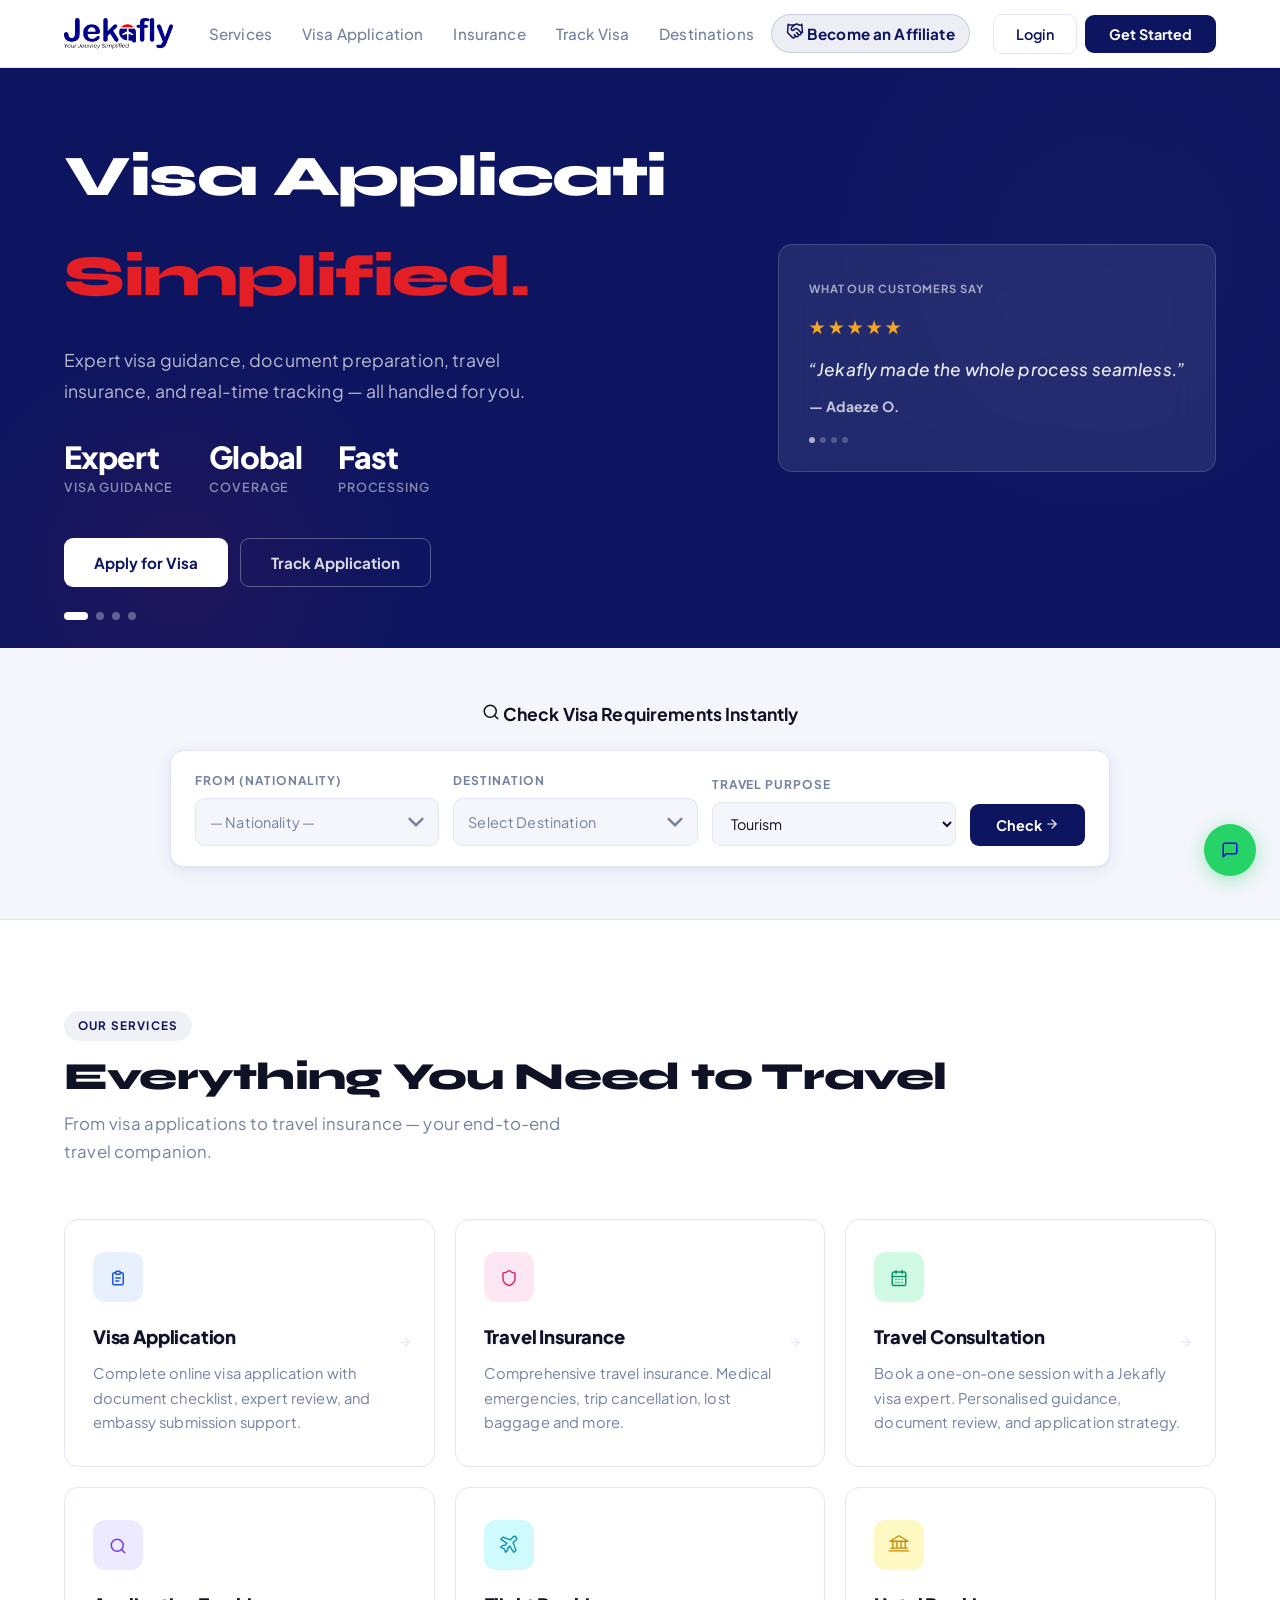
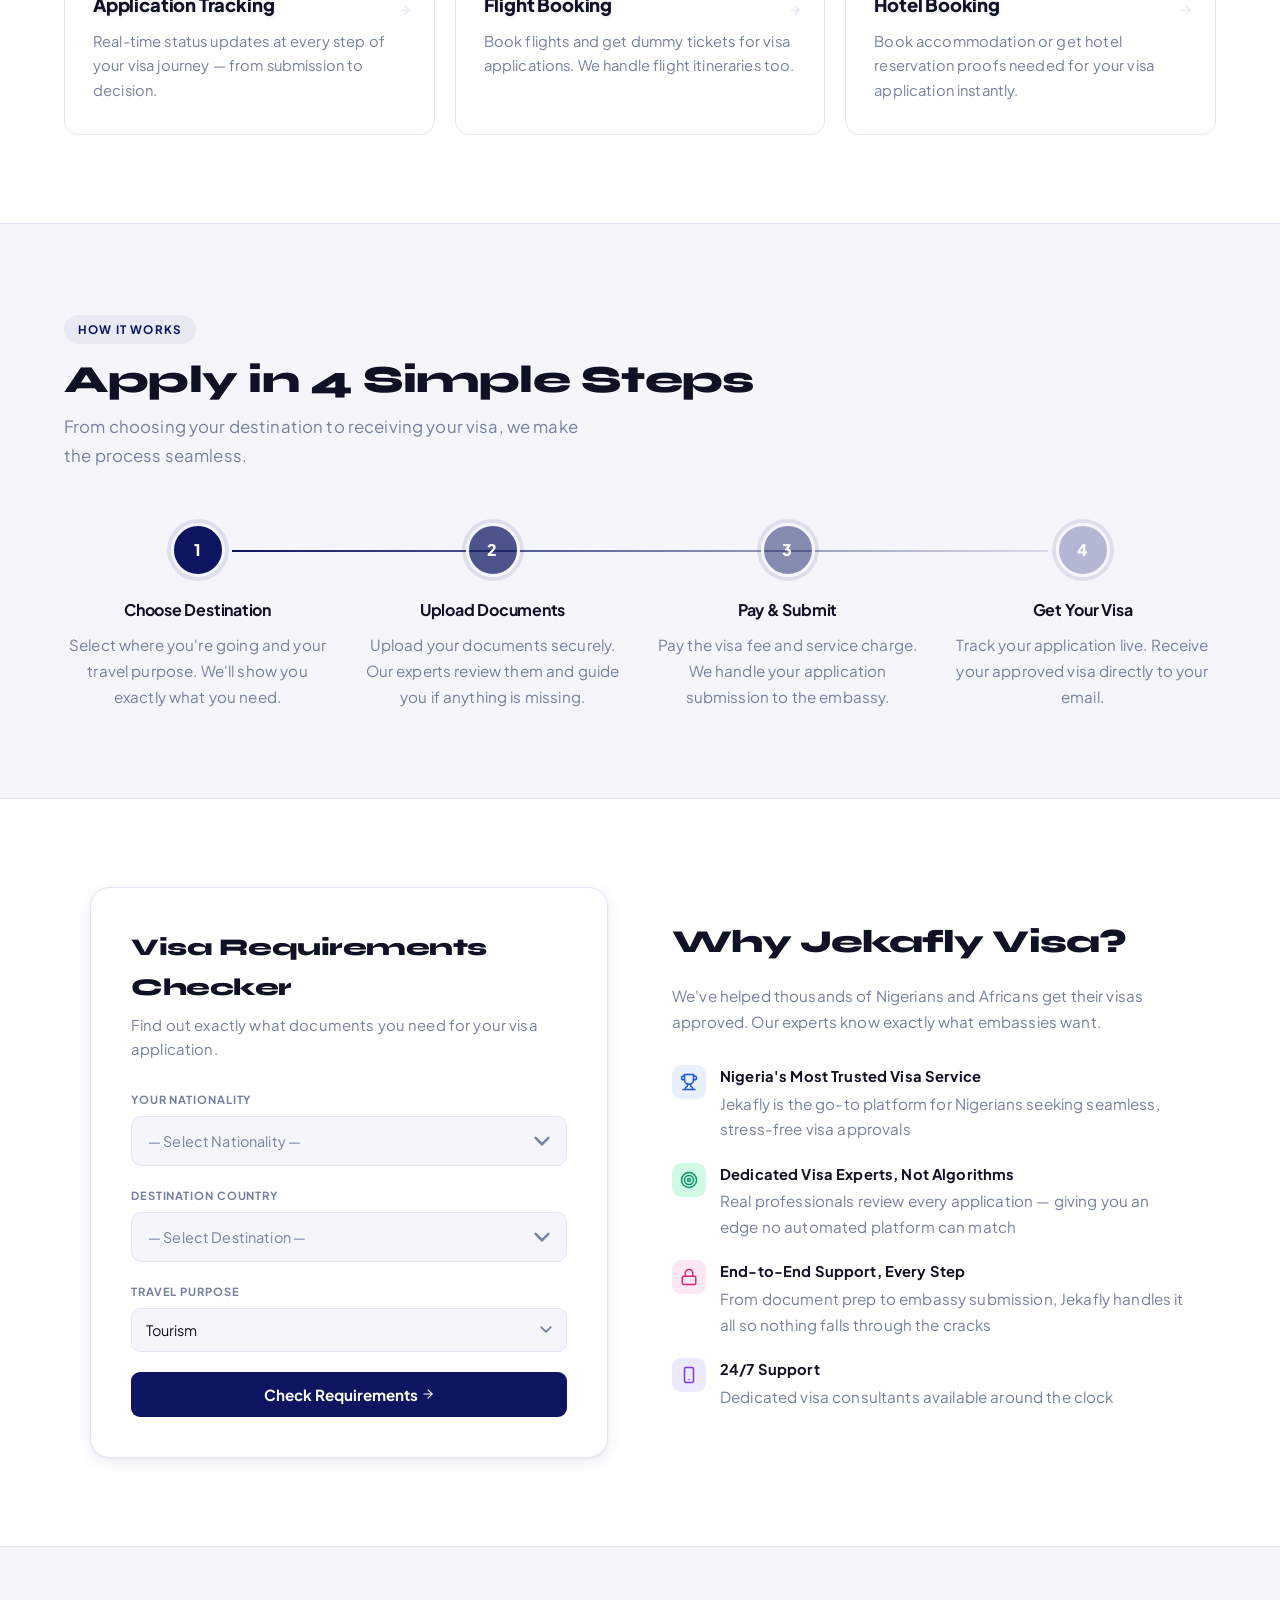
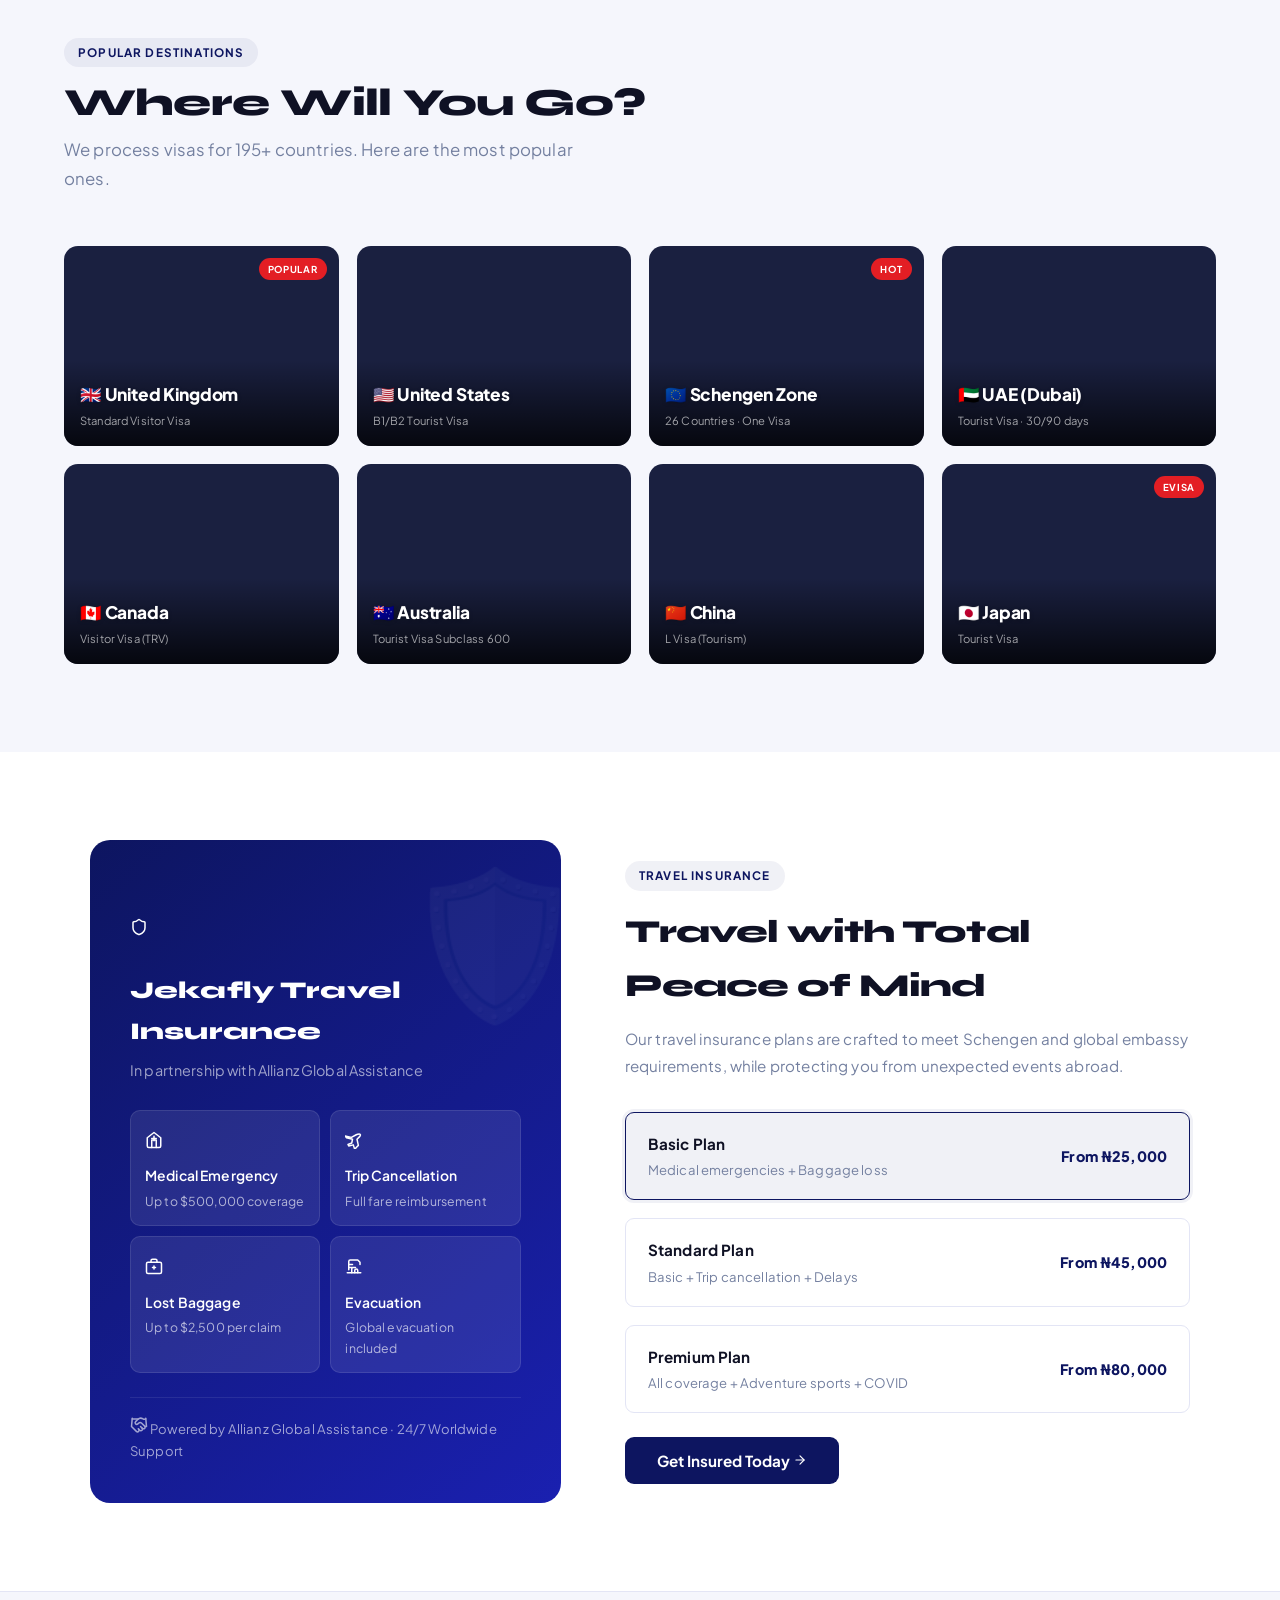
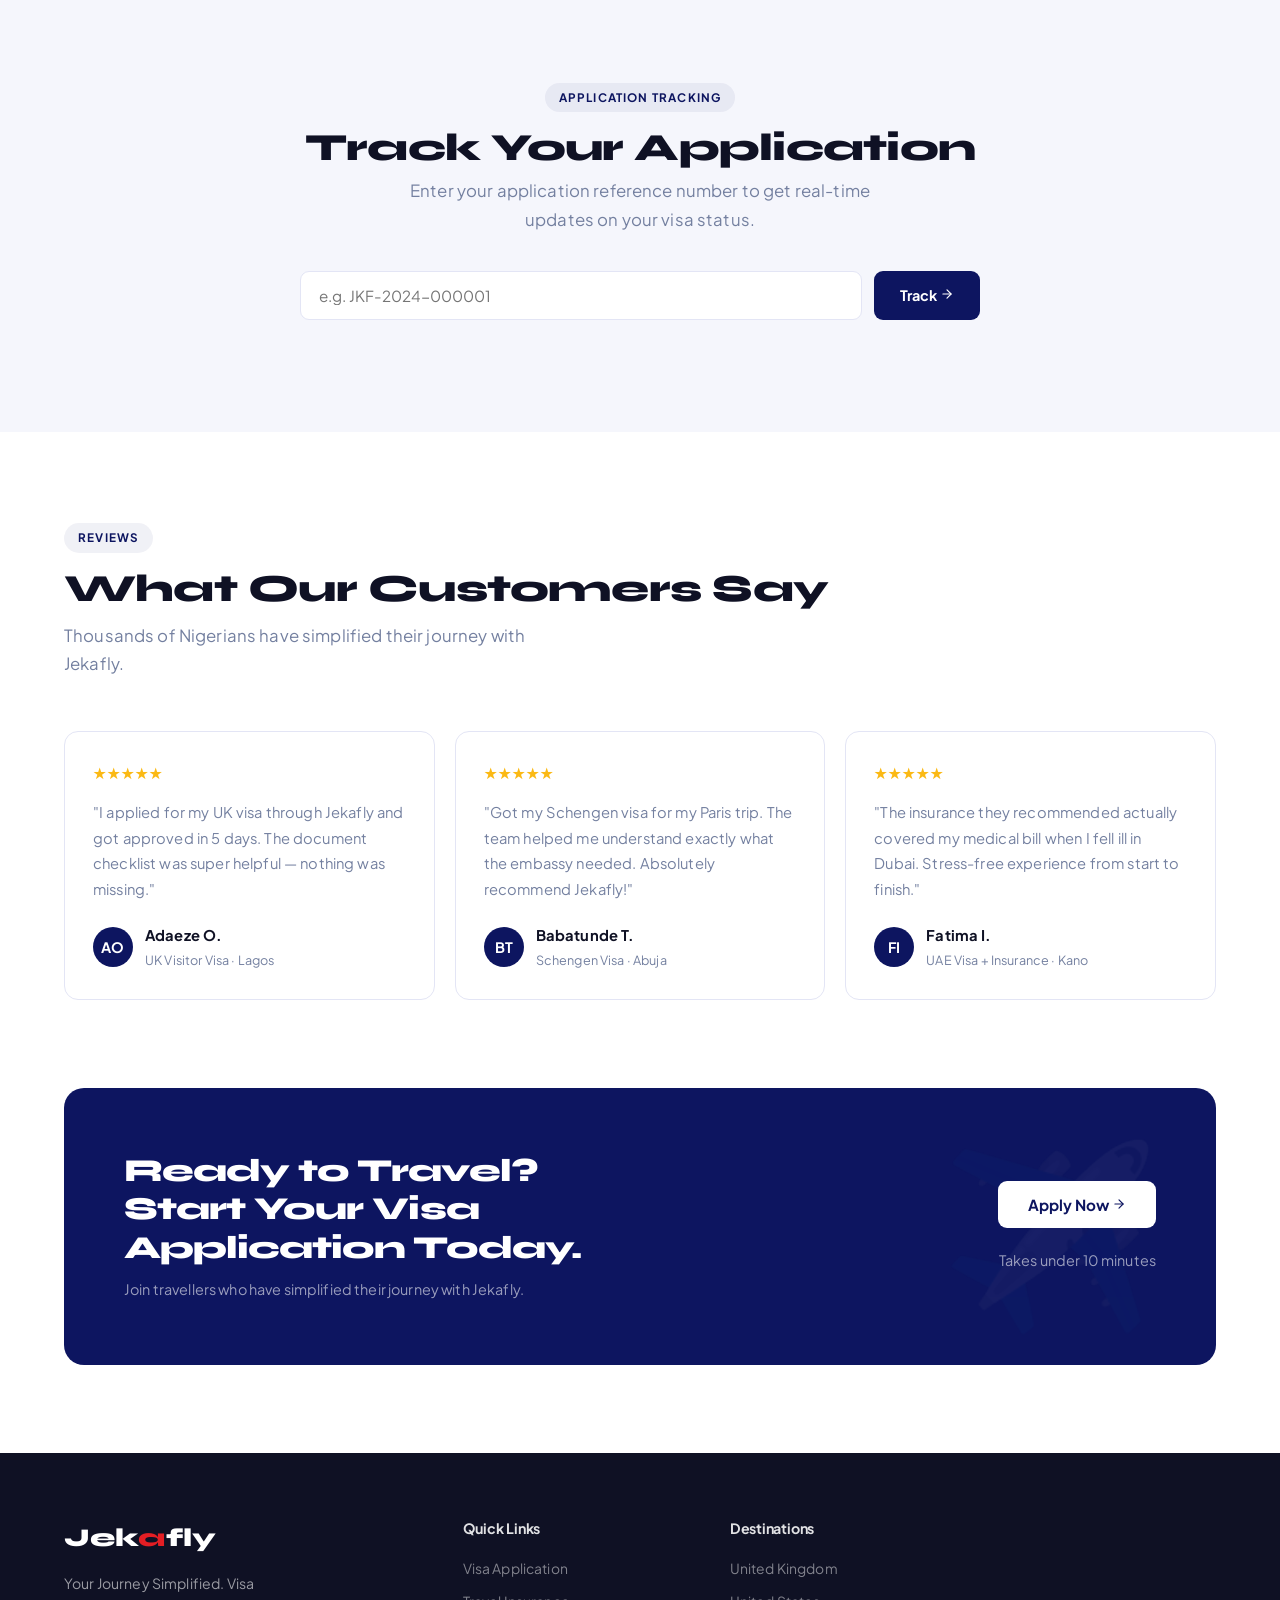
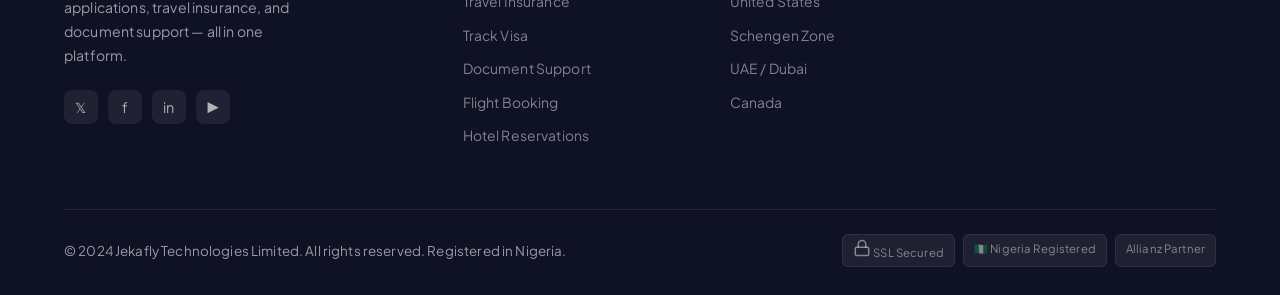
==== jekafly_connected/index.html @ b53afe33 "mobile fixes and login issues resolve" ====
<!DOCTYPE html>
<html lang="en">

<head>
    <meta charset="UTF-8" />
    <meta name="viewport" content="width=device-width, initial-scale=1.0" />
    <link rel="icon" type="image/x-icon" href="favicon.ico" />
    <link rel="icon" type="image/png" sizes="32x32" href="favicon-32x32.png" />
    <link rel="icon" type="image/png" sizes="16x16" href="favicon-16x16.png" />
    <link rel="apple-touch-icon" sizes="180x180" href="apple-touch-icon.png" />
    <link rel="manifest" href="site.webmanifest" />
    <title>Jekafly Visa — Your Journey Simplified</title>
    <script>
        if ('serviceWorker' in navigator) {
            navigator.serviceWorker.getRegistrations().then(regs => regs.forEach(r => r.unregister()));
            caches.keys().then(keys => keys.forEach(k => caches.delete(k)));
        }
    </script>
    <link
        href="https://fonts.googleapis.com/css2?family=Plus+Jakarta+Sans:wght@300;400;500;600;700;800&family=Syne:wght@700;800&display=swap"
        rel="stylesheet" />
    <link rel="stylesheet" href="assets/css/styles.css" />
    <link rel="stylesheet" href="assets/css/hero-animation.css" />
    <link rel="stylesheet" href="assets/css/utilities.css" />
    <link rel="stylesheet" href="mobile.css" media="(max-width: 768px)" />
</head>

<body>

    <!-- =============================
    NAV
    ============================= -->
    <nav id="main-nav">
        <a href="index.html" class="nav-logo">
            <img src="assets/images/JEKAFLY LOGO B-R 2.png" alt="Jekafly Logo" />
        </a>
        <div class="nav-links" id="nav-links">
            <a href="#services" onclick="closeNavMenu()">Services</a>
            <a href="#visa" onclick="closeNavMenu()">Visa Application</a>
            <a href="#insurance" onclick="closeNavMenu()">Insurance</a>
            <a href="#track" onclick="closeNavMenu()">Track Visa</a>
            <a href="#destinations" onclick="closeNavMenu()">Destinations</a>
            <a href="affiliate.html" class="nav-affiliate-link"><svg xmlns="http://www.w3.org/2000/svg" width="18"
                    height="18" viewBox="0 0 24 24" fill="none" stroke="currentColor" stroke-width="2"
                    stroke-linecap="round" stroke-linejoin="round">
                    <path d="m11 17 2 2a1 1 0 1 0 3-3" />
                    <path
                        d="m14 14 2.5 2.5a1 1 0 1 0 3-3l-3.88-3.88a3 3 0 0 0-4.24 0l-.88.88a1 1 0 1 1-3-3l2.81-2.81a5.79 5.79 0 0 1 7.06-.87l.47.28a2 2 0 0 0 1.42.25L21 4" />
                    <path d="m21 3 1 11h-2" />
                    <path d="M3 3 2 14l6.5 6.5a1 1 0 1 0 3-3" />
                    <path d="M3 4h8" />
                </svg> Become an Affiliate</a>
        </div>
        <div class="nav-cta" id="nav-cta-area">
            <button class="btn-outline" onclick="openModal('login')">Login</button>
            <button class="btn-primary" onclick="openModal('register')">Get Started</button>
        </div>
        <button class="nav-toggle" id="nav-toggle" onclick="toggleNavMenu()" aria-label="Menu">
            <span class="nav-burger" id="nav-burger"><svg width="18" height="18" viewBox="0 0 24 24" fill="none"
                    stroke="currentColor" stroke-width="2" stroke-linecap="round">
                    <line x1="3" y1="6" x2="21" y2="6" />
                    <line x1="3" y1="12" x2="21" y2="12" />
                    <line x1="3" y1="18" x2="21" y2="18" />
                </svg></span>
        </button>
    </nav>

    <div class="nav-mobile-drawer" id="nav-mobile-drawer">
        <a href="#services" onclick="closeNavMenu()">Services</a>
        <a href="#visa" onclick="closeNavMenu()">Visa Application</a>
        <a href="#insurance" onclick="closeNavMenu()">Insurance</a>
        <a href="#track" onclick="closeNavMenu()">Track Visa</a>
        <a href="#destinations" onclick="closeNavMenu()">Destinations</a>
        <a href="affiliate.html" onclick="closeNavMenu()" class="nav-affiliate-link">Become an Affiliate</a>
        <div class="nav-mobile-cta" id="nav-mobile-cta" style="display:flex;flex-direction:row;gap:10px;">
            <button class="btn-outline" style="flex:1;width:auto;display:inline-block;"
                onclick="openModal('login');closeNavMenu()">Login</button>
            <button class="btn-primary" style="flex:1;width:auto;display:inline-block;"
                onclick="openModal('register');closeNavMenu()">Get Started</button>
        </div>
    </div>
    <div class="nav-mobile-overlay" id="nav-mobile-overlay" onclick="closeNavMenu()"></div>

    <!-- =============================
    HERO
    ============================= -->
    <section class="hero" id="hero-section">

        <div class="hero-slides" id="hero-slides">
            <div class="hero-slide active"
                style="background-image:url('https://images.unsplash.com/photo-1499856871958-5b9627545d1a?w=1600&q=80')">
            </div>
            <div class="hero-slide"
                style="background-image:url('https://images.unsplash.com/photo-1526129318478-62ed807ebdf9?w=1600&q=80')">
            </div>
            <div class="hero-slide"
                style="background-image:url('https://images.unsplash.com/photo-1538964173425-93884d739596?w=1600&q=80')">
            </div>
            <div class="hero-slide"
                style="background-image:url('https://images.unsplash.com/photo-1504019347908-b45f9b0b8dd5?w=1600&q=80')">
            </div>
        </div>

        <div class="hero-dots" id="hero-dots">
            <div class="hero-dot active" onclick="goToSlide(0)"></div>
            <div class="hero-dot" onclick="goToSlide(1)"></div>
            <div class="hero-dot" onclick="goToSlide(2)"></div>
            <div class="hero-dot" onclick="goToSlide(3)"></div>
        </div>

        <div class="hero-content">

            <div class="hero-headline-wrap">
                <div class="hero-headline animate" id="hero-headline">
                    <span class="hero-line-1" id="hero-line-1">Visa Applications,</span>
                    <span class="hero-line-2" id="hero-line-2">Simplified.</span>
                </div>
            </div>

            <p id="hero-sub">Expert visa guidance, document preparation, travel insurance, and real-time tracking — all
                handled for you.</p>
            <div class="hero-stats">
                <div class="hero-stat"><strong>Expert</strong><span>Visa Guidance</span></div>
                <div class="hero-stat"><strong>Global</strong><span>Coverage</span></div>
                <div class="hero-stat"><strong>Fast</strong><span>Processing</span></div>
            </div>
            <div class="hero-actions">
                <button class="btn-hero btn-hero-primary"
                    onclick="document.getElementById('visa').scrollIntoView({behavior:'smooth'})">Apply for
                    Visa</button>
                <button class="btn-hero btn-hero-secondary"
                    onclick="document.getElementById('track').scrollIntoView({behavior:'smooth'})">Track
                    Application</button>
            </div>
        </div>
        <div class="hero-right">
            <div class="hero-card hero-review-card" id="hero-review-card">
                <div class="hero-review-label">What our customers say</div>
                <div class="hero-review-stars" id="hero-review-stars"><span class="star-rating">★★★★★</span></div>
                <div class="hero-review-text" id="hero-review-text">"Jekafly made the whole process seamless."</div>
                <div class="hero-review-author" id="hero-review-author">— Happy Traveller</div>
                <div class="hero-review-dots" id="hero-review-dots">
                    <span class="hero-rdot active"></span>
                    <span class="hero-rdot"></span>
                    <span class="hero-rdot"></span>
                    <span class="hero-rdot"></span>
                </div>
            </div>
        </div>
    </section>

    <!-- =============================
    QUICK SEARCH
    ============================= -->
    <section class="search-section">
        <div class="search-container">
            <div class="search-label"><svg xmlns="http://www.w3.org/2000/svg" width="18" height="18" viewBox="0 0 24 24"
                    fill="none" stroke="currentColor" stroke-width="2" stroke-linecap="round" stroke-linejoin="round">
                    <circle cx="11" cy="11" r="8" />
                    <path d="m21 21-4.35-4.35" />
                </svg> Check Visa Requirements Instantly</div>
            <div class="search-box">
                <div class="search-field">
                    <label>From (Nationality)</label>
                    <select id="s-from">
                        <option value="">— Nationality —</option>
                    </select>
                </div>
                <div class="search-field">
                    <label>Destination</label>
                    <select id="s-to">
                        <option value="">Select Destination</option>
                    </select>
                </div>
                <div class="search-field">
                    <label>Travel Purpose</label>
                    <select id="s-type">
                        <option>Tourism</option>
                        <option>Business</option>
                        <option>Study</option>
                        <option>Medical</option>
                        <option>Family Visit</option>
                    </select>
                </div>
                <button class="btn-search" id="btn-quick-search" type="button">Check <svg width="14" height="14"
                        viewBox="0 0 24 24" fill="none" stroke="currentColor" stroke-width="2" stroke-linecap="round"
                        stroke-linejoin="round">
                        <line x1="5" y1="12" x2="19" y2="12" />
                        <polyline points="12 5 19 12 12 19" />
                    </svg></button>
            </div>
        </div>
    </section>

    <!-- =============================
    SERVICES
    ============================= -->
    <section class="services" id="services">
        <div class="section-header">
            <div class="section-tag">Our Services</div>
            <h2 class="section-title">Everything You Need to Travel</h2>
            <p class="section-sub">From visa applications to travel insurance — your end-to-end travel companion.</p>
        </div>
        <div class="services-grid">
            <div class="service-card" onclick="window.location.href='apply.html'">
                <div class="service-icon-bg">
                    <div class="service-icon"><svg width="18" height="18" viewBox="0 0 24 24" fill="none"
                            stroke="currentColor" stroke-width="2" stroke-linecap="round" stroke-linejoin="round">
                            <path d="M9 5H7a2 2 0 00-2 2v12a2 2 0 002 2h10a2 2 0 002-2V7a2 2 0 00-2-2h-2" />
                            <rect x="9" y="3" width="6" height="4" rx="1" />
                            <line x1="9" y1="12" x2="15" y2="12" />
                            <line x1="9" y1="16" x2="13" y2="16" />
                        </svg></div>
                </div>
                <div class="service-title">Visa Application</div>
                <div class="service-desc">Complete online visa application with document checklist, expert review,
                    and embassy submission support.</div>
                <div class="service-arrow"><svg width="14" height="14" viewBox="0 0 24 24" fill="none"
                        stroke="currentColor" stroke-width="2" stroke-linecap="round" stroke-linejoin="round">
                        <line x1="5" y1="12" x2="19" y2="12" />
                        <polyline points="12 5 19 12 12 19" />
                    </svg></div>
            </div>
            <div class="service-card" onclick="openModal('insurance')">
                <div class="service-icon-bg">
                    <div class="service-icon"><svg xmlns="http://www.w3.org/2000/svg" width="18" height="18"
                            viewBox="0 0 24 24" fill="none" stroke="currentColor" stroke-width="2"
                            stroke-linecap="round" stroke-linejoin="round">
                            <path
                                d="M20 13c0 5-3.5 7.5-7.66 8.95a1 1 0 0 1-.67-.01C7.5 20.5 4 18 4 13V6a1 1 0 0 1 1-1c2 0 4.5-1.2 6.24-2.72a1.17 1.17 0 0 1 1.52 0C14.51 3.81 17 5 19 5a1 1 0 0 1 1 1z" />
                        </svg></div>
                </div>
                <div class="service-title">Travel Insurance</div>
                <div class="service-desc">Comprehensive travel insurance. Medical emergencies, trip cancellation,
                    lost baggage and more.</div>
                <div class="service-arrow"><svg width="14" height="14" viewBox="0 0 24 24" fill="none"
                        stroke="currentColor" stroke-width="2" stroke-linecap="round" stroke-linejoin="round">
                        <line x1="5" y1="12" x2="19" y2="12" />
                        <polyline points="12 5 19 12 12 19" />
                    </svg></div>
            </div>
            <div class="service-card" onclick="openConsultModal()">
                <div class="service-icon-bg">
                    <div class="service-icon"><svg xmlns="http://www.w3.org/2000/svg" width="18" height="18"
                            viewBox="0 0 24 24" fill="none" stroke="currentColor" stroke-width="2"
                            stroke-linecap="round" stroke-linejoin="round">
                            <path d="M8 2v4" />
                            <path d="M16 2v4" />
                            <rect width="18" height="18" x="3" y="4" rx="2" />
                            <path d="M3 10h18" />
                            <path d="M8 14h.01" />
                            <path d="M12 14h.01" />
                            <path d="M16 14h.01" />
                            <path d="M8 18h.01" />
                            <path d="M12 18h.01" />
                            <path d="M16 18h.01" />
                        </svg></div>
                </div>
                <div class="service-title">Travel Consultation</div>
                <div class="service-desc">Book a one-on-one session with a Jekafly visa expert. Personalised guidance,
                    document review, and application strategy.</div>
                <div class="service-arrow"><svg width="14" height="14" viewBox="0 0 24 24" fill="none"
                        stroke="currentColor" stroke-width="2" stroke-linecap="round" stroke-linejoin="round">
                        <line x1="5" y1="12" x2="19" y2="12" />
                        <polyline points="12 5 19 12 12 19" />
                    </svg></div>
            </div>
            <div class="service-card" onclick="document.getElementById('track').scrollIntoView({behavior:'smooth'})">
                <div class="service-icon-bg">
                    <div class="service-icon"><svg xmlns="http://www.w3.org/2000/svg" width="18" height="18"
                            viewBox="0 0 24 24" fill="none" stroke="currentColor" stroke-width="2"
                            stroke-linecap="round" stroke-linejoin="round">
                            <circle cx="11" cy="11" r="8" />
                            <path d="m21 21-4.35-4.35" />
                        </svg></div>
                </div>
                <div class="service-title">Application Tracking</div>
                <div class="service-desc">Real-time status updates at every step of your visa journey — from
                    submission to decision.</div>
                <div class="service-arrow"><svg width="14" height="14" viewBox="0 0 24 24" fill="none"
                        stroke="currentColor" stroke-width="2" stroke-linecap="round" stroke-linejoin="round">
                        <line x1="5" y1="12" x2="19" y2="12" />
                        <polyline points="12 5 19 12 12 19" />
                    </svg></div>
            </div>
            <div class="service-card">
                <div class="service-icon-bg">
                    <div class="service-icon"><svg xmlns="http://www.w3.org/2000/svg" width="22" height="22"
                            viewBox="0 0 256 256" fill="currentColor">
                            <path
                                d="M185.33,114.21l29.14-27.42.17-.17a32,32,0,0,0-45.26-45.26c0,.06-.11.11-.17.17L141.79,70.67l-83-30.2a8,8,0,0,0-8.39,1.86l-24,24a8,8,0,0,0,1.22,12.31l63.89,42.59L76.69,136H56a8,8,0,0,0-5.65,2.34l-24,24A8,8,0,0,0,29,175.42l36.82,14.73,14.7,36.75.06.16a8,8,0,0,0,13.18,2.47l23.87-23.88A8,8,0,0,0,120,200V179.31l14.76-14.76,42.59,63.89a8,8,0,0,0,12.31,1.22l24-24a8,8,0,0,0,1.86-8.39Zm-.07,97.23-42.59-63.88A8,8,0,0,0,136.8,144c-.27,0-.53,0-.79,0a8,8,0,0,0-5.66,2.35l-24,24A8,8,0,0,0,104,176v20.69L90.93,209.76,79.43,181A8,8,0,0,0,75,176.57l-28.74-11.5L59.32,152H80a8,8,0,0,0,5.66-2.34l24-24a8,8,0,0,0-1.22-12.32L44.56,70.74l13.5-13.49,83.22,30.26a8,8,0,0,0,8.56-2L180.78,52.6A16,16,0,0,1,203.4,75.23l-32.87,30.93a8,8,0,0,0-2,8.56l30.26,83.22Z" />
                        </svg></div>
                </div>
                <div class="service-title">Flight Booking</div>
                <div class="service-desc">Book flights and get dummy tickets for visa applications. We handle flight
                    itineraries too.</div>
                <div class="service-arrow"><svg width="14" height="14" viewBox="0 0 24 24" fill="none"
                        stroke="currentColor" stroke-width="2" stroke-linecap="round" stroke-linejoin="round">
                        <line x1="5" y1="12" x2="19" y2="12" />
                        <polyline points="12 5 19 12 12 19" />
                    </svg></div>
            </div>
            <div class="service-card">
                <div class="service-icon-bg">
                    <div class="service-icon"><svg xmlns="http://www.w3.org/2000/svg" width="22" height="22"
                            viewBox="0 0 256 256" fill="currentColor">
                            <path
                                d="M24,104H48v64H32a8,8,0,0,0,0,16H224a8,8,0,0,0,0-16H208V104h24a8,8,0,0,0,4.19-14.81l-104-64a8,8,0,0,0-8.38,0l-104,64A8,8,0,0,0,24,104Zm40,0H96v64H64Zm80,0v64H112V104Zm48,64H160V104h32ZM128,41.39,203.74,88H52.26ZM248,208a8,8,0,0,1-8,8H16a8,8,0,0,1,0-16H240A8,8,0,0,1,248,208Z" />
                        </svg></div>
                </div>
                <div class="service-title">Hotel Booking</div>
                <div class="service-desc">Book accommodation or get hotel reservation proofs needed for your visa
                    application instantly.</div>
                <div class="service-arrow"><svg width="14" height="14" viewBox="0 0 24 24" fill="none"
                        stroke="currentColor" stroke-width="2" stroke-linecap="round" stroke-linejoin="round">
                        <line x1="5" y1="12" x2="19" y2="12" />
                        <polyline points="12 5 19 12 12 19" />
                    </svg></div>
            </div>
        </div>
    </section>

    <!-- =============================
    HOW IT WORKS
    ============================= -->
    <section class="how">
        <div class="section-header">
            <div class="section-tag">How It Works</div>
            <h2 class="section-title">Apply in 4 Simple Steps</h2>
            <p class="section-sub">From choosing your destination to receiving your visa, we make the process seamless.
            </p>
        </div>
        <div class="steps">
            <div class="step">
                <div class="step-num">1</div>
                <h4>Choose Destination</h4>
                <p>Select where you're going and your travel purpose. We'll show you exactly what you need.</p>
            </div>
            <div class="step">
                <div class="step-num">2</div>
                <h4>Upload Documents</h4>
                <p>Upload your documents securely. Our experts review them and guide you if anything is missing.</p>
            </div>
            <div class="step">
                <div class="step-num">3</div>
                <h4>Pay & Submit</h4>
                <p>Pay the visa fee and service charge. We handle your application submission to the embassy.</p>
            </div>
            <div class="step">
                <div class="step-num">4</div>
                <h4>Get Your Visa</h4>
                <p>Track your application live. Receive your approved visa directly to your email.</p>
            </div>
        </div>
    </section>

    <!-- =============================
    VISA APPLICATION
    ============================= -->
    <section class="visa-checker" id="visa">
        <div class="checker-wrap">
            <div class="checker-form">
                <h3>Visa Requirements Checker</h3>
                <p>Find out exactly what documents you need for your visa application.</p>
                <div class="form-group">
                    <label>Your Nationality</label>
                    <select id="c-from">
                        <option value="">— Select Nationality —</option>
                    </select>
                </div>
                <div class="form-group">
                    <label>Destination Country</label>
                    <select id="c-to">
                        <option value="">— Select Destination —</option>
                    </select>
                </div>
                <div class="form-group">
                    <label>Travel Purpose</label>
                    <select id="c-type">
                        <option>Tourism</option>
                        <option>Business</option>
                        <option>Study</option>
                        <option>Medical</option>
                        <option>Family Visit</option>
                    </select>
                </div>
                <button class="btn-check" id="btn-check-req" type="button">Check Requirements <svg width="14"
                        height="14" viewBox="0 0 24 24" fill="none" stroke="currentColor" stroke-width="2"
                        stroke-linecap="round" stroke-linejoin="round">
                        <line x1="5" y1="12" x2="19" y2="12" />
                        <polyline points="12 5 19 12 12 19" />
                    </svg></button>

                <div class="checker-result" id="checker-result">
                    <div class="result-header">
                        <div class="result-dot result-dot-success"></div>
                        <div class="result-title" id="result-title">Select a destination above</div>
                    </div>
                    <div id="result-meta" class="result-meta">
                    </div>
                    <ul class="result-items" id="result-list"></ul>
                    <div class="checker-result-cta">
                        <button class="btn-check btn-check-sm" onclick="applyWithDest(getSelectValue('c-to'))">Start
                            Application <svg width="14" height="14" viewBox="0 0 24 24" fill="none"
                                stroke="currentColor" stroke-width="2" stroke-linecap="round" stroke-linejoin="round">
                                <line x1="5" y1="12" x2="19" y2="12" />
                                <polyline points="12 5 19 12 12 19" />
                            </svg></button>
                    </div>
                </div>
            </div>

            <div class="checker-info">
                <h3>Why Jekafly Visa?</h3>
                <p>We've helped thousands of Nigerians and Africans get their visas approved. Our experts know
                    exactly what embassies want.</p>
                <ul class="info-list">
                    <li>
                        <div class="icon"><svg width="18" height="18" viewBox="0 0 24 24" fill="none"
                                stroke="currentColor" stroke-width="2" stroke-linecap="round" stroke-linejoin="round">
                                <path d="M6 9H4.5a2.5 2.5 0 010-5H6" />
                                <path d="M18 9h1.5a2.5 2.5 0 000-5H18" />
                                <path d="M4 22h16" />
                                <path d="M10 14.66V17c0 .55-.47.98-.97 1.21C7.85 18.75 7 20.24 7 22" />
                                <path d="M14 14.66V17c0 .55.47.98.97 1.21C16.15 18.75 17 20.24 17 22" />
                                <path d="M18 2H6v7a6 6 0 0012 0V2z" />
                            </svg></div>
                        <div><strong>Nigeria's Most Trusted Visa Service</strong><br><span class="info-sub">Jekafly is
                                the go-to platform for Nigerians seeking seamless, stress-free visa approvals</span>
                        </div>
                    </li>
                    <li>
                        <div class="icon"><svg xmlns="http://www.w3.org/2000/svg" width="18" height="18"
                                viewBox="0 0 24 24" fill="none" stroke="currentColor" stroke-width="2"
                                stroke-linecap="round" stroke-linejoin="round">
                                <circle cx="12" cy="12" r="10" />
                                <circle cx="12" cy="12" r="6" />
                                <circle cx="12" cy="12" r="2" />
                            </svg></div>
                        <div><strong>Dedicated Visa Experts, Not Algorithms</strong><br><span class="info-sub">Real
                                professionals review every application — giving you an edge no automated platform can
                                match</span></div>
                    </li>
                    <li>
                        <div class="icon"><svg xmlns="http://www.w3.org/2000/svg" width="18" height="18"
                                viewBox="0 0 24 24" fill="none" stroke="currentColor" stroke-width="2"
                                stroke-linecap="round" stroke-linejoin="round">
                                <rect width="18" height="11" x="3" y="11" rx="2" ry="2" />
                                <path d="M7 11V7a5 5 0 0 1 10 0v4" />
                            </svg></div>
                        <div><strong>End-to-End Support, Every Step</strong><br><span class="info-sub">From document
                                prep to embassy submission, Jekafly handles it all so nothing falls through the
                                cracks</span></div>
                    </li>
                    <li>
                        <div class="icon"><svg xmlns="http://www.w3.org/2000/svg" width="18" height="18"
                                viewBox="0 0 24 24" fill="none" stroke="currentColor" stroke-width="2"
                                stroke-linecap="round" stroke-linejoin="round">
                                <rect width="12" height="20" x="6" y="2" rx="2" />
                                <path d="M12 18h.01" />
                            </svg></div>
                        <div><strong>24/7 Support</strong><br><span class="info-sub">Dedicated visa
                                consultants available around the clock</span></div>
                    </li>
                </ul>
            </div>
        </div>
    </section>

    <!-- =============================
    DESTINATIONS
    ============================= -->
    <section class="destinations" id="destinations">
        <div class="section-header">
            <div class="section-tag">Popular Destinations</div>
            <h2 class="section-title">Where Will You Go?</h2>
            <p class="section-sub">We process visas for 195+ countries. Here are the most popular ones.</p>
        </div>
        <div class="dest-grid">
            <div class="dest-card" onclick="selectDest('United Kingdom')"
                style="background-image:url('https://images.unsplash.com/photo-1513635269975-59663e0ac1ad?w=600&q=80&fit=crop')">
                <div class="dest-overlay">
                    <div class="dest-name">🇬🇧 United Kingdom</div>
                    <div class="dest-tag">Standard Visitor Visa</div>
                </div>
                <div class="dest-badge">Popular</div>
            </div>
            <div class="dest-card" onclick="selectDest('United States')"
                style="background-image:url('https://images.unsplash.com/photo-1485871981521-5b1fd3805eee?w=600&q=80&fit=crop')">
                <div class="dest-overlay">
                    <div class="dest-name">🇺🇸 United States</div>
                    <div class="dest-tag">B1/B2 Tourist Visa</div>
                </div>
            </div>
            <div class="dest-card" onclick="selectDest('France')"
                style="background-image:url('https://images.unsplash.com/photo-1502602898657-3e91760cbb34?w=600&q=80&fit=crop')">
                <div class="dest-overlay">
                    <div class="dest-name">🇪🇺 Schengen Zone</div>
                    <div class="dest-tag">26 Countries · One Visa</div>
                </div>
                <div class="dest-badge">Hot</div>
            </div>
            <div class="dest-card" onclick="selectDest('UAE')"
                style="background-image:url('https://images.unsplash.com/photo-1512453979798-5ea266f8880c?w=600&q=80&fit=crop')">
                <div class="dest-overlay">
                    <div class="dest-name">🇦🇪 UAE (Dubai)</div>
                    <div class="dest-tag">Tourist Visa · 30/90 days</div>
                </div>
            </div>
            <div class="dest-card" onclick="selectDest('Canada')"
                style="background-image:url('https://images.unsplash.com/photo-1517935706615-2717063c2225?w=600&q=80&fit=crop')">
                <div class="dest-overlay">
                    <div class="dest-name">🇨🇦 Canada</div>
                    <div class="dest-tag">Visitor Visa (TRV)</div>
                </div>
            </div>
            <div class="dest-card" onclick="selectDest('Australia')"
                style="background-image:url('https://images.unsplash.com/photo-1506973035872-a4ec16b8e8d9?w=600&q=80&fit=crop')">
                <div class="dest-overlay">
                    <div class="dest-name">🇦🇺 Australia</div>
                    <div class="dest-tag">Tourist Visa Subclass 600</div>
                </div>
            </div>
            <div class="dest-card" onclick="selectDest('China')"
                style="background-image:url('https://images.unsplash.com/photo-1508804185872-d7badad00f7d?w=600&q=80&fit=crop')">
                <div class="dest-overlay">
                    <div class="dest-name">🇨🇳 China</div>
                    <div class="dest-tag">L Visa (Tourism)</div>
                </div>
            </div>
            <div class="dest-card" onclick="selectDest('Japan')"
                style="background-image:url('https://images.unsplash.com/photo-1540959733332-eab4deabeeaf?w=600&q=80&fit=crop')">
                <div class="dest-overlay">
                    <div class="dest-name">🇯🇵 Japan</div>
                    <div class="dest-tag">Tourist Visa</div>
                </div>
                <div class="dest-badge">eVisa</div>
            </div>
        </div>
    </section>

    <!-- =============================
    INSURANCE
    ============================= -->
    <section class="insurance" id="insurance">
        <div class="insurance-wrap">
            <div class="insurance-visual">
                <div class="ins-logo"><svg xmlns="http://www.w3.org/2000/svg" width="18" height="18" viewBox="0 0 24 24"
                        fill="none" stroke="currentColor" stroke-width="2" stroke-linecap="round"
                        stroke-linejoin="round">
                        <path
                            d="M20 13c0 5-3.5 7.5-7.66 8.95a1 1 0 0 1-.67-.01C7.5 20.5 4 18 4 13V6a1 1 0 0 1 1-1c2 0 4.5-1.2 6.24-2.72a1.17 1.17 0 0 1 1.52 0C14.51 3.81 17 5 19 5a1 1 0 0 1 1 1z" />
                    </svg></div>
                <div class="ins-title">Jekafly Travel Insurance</div>
                <div class="ins-sub">In partnership with Allianz Global Assistance</div>
                <div class="ins-features">
                    <div class="ins-feat">
                        <div class="ins-feat-icon"><svg width="18" height="18" viewBox="0 0 24 24" fill="none"
                                stroke="currentColor" stroke-width="2" stroke-linecap="round" stroke-linejoin="round">
                                <path d="M3 9l9-7 9 7v11a2 2 0 01-2 2H5a2 2 0 01-2-2z" />
                                <path d="M9 22V12h6v10" />
                                <path d="M12 7v6M9 10h6" />
                            </svg></div>
                        <div class="ins-feat-title">Medical Emergency</div>
                        <div class="ins-feat-desc">Up to $500,000 coverage</div>
                    </div>
                    <div class="ins-feat">
                        <div class="ins-feat-icon"><svg xmlns="http://www.w3.org/2000/svg" width="18" height="18"
                                viewBox="0 0 24 24" fill="none" stroke="currentColor" stroke-width="2"
                                stroke-linecap="round" stroke-linejoin="round">
                                <path
                                    d="M17.8 19.2 16 11l3.5-3.5C21 6 21 4 19 4c-2 0-4 1-4 1L8.5 8.5l-8.3-1.8L2 9l8 2-1 5-5 2 1 2 6-1.5 2 6 2-2.5z" />
                            </svg></div>
                        <div class="ins-feat-title">Trip Cancellation</div>
                        <div class="ins-feat-desc">Full fare reimbursement</div>
                    </div>
                    <div class="ins-feat">
                        <div class="ins-feat-icon"><svg width="18" height="18" viewBox="0 0 24 24" fill="none"
                                stroke="currentColor" stroke-width="2" stroke-linecap="round" stroke-linejoin="round">
                                <rect x="2" y="7" width="20" height="15" rx="2" />
                                <path d="M16 7V5a2 2 0 00-2-2h-4a2 2 0 00-2 2v2" />
                                <line x1="12" y1="12" x2="12" y2="16" />
                                <line x1="10" y1="14" x2="14" y2="14" />
                            </svg></div>
                        <div class="ins-feat-title">Lost Baggage</div>
                        <div class="ins-feat-desc">Up to $2,500 per claim</div>
                    </div>
                    <div class="ins-feat">
                        <div class="ins-feat-icon"><svg width="18" height="18" viewBox="0 0 24 24" fill="none"
                                stroke="currentColor" stroke-width="2" stroke-linecap="round" stroke-linejoin="round">
                                <path d="M10 10H6" />
                                <path d="M14 14H6" />
                                <path d="M3 21h18" />
                                <path d="M20 10V7l-3-3H7a2 2 0 00-2 2v11" />
                                <path d="M17 21v-3a2 2 0 00-4 0v3" />
                                <path d="M9 21v-6" />
                            </svg></div>
                        <div class="ins-feat-title">Evacuation</div>
                        <div class="ins-feat-desc">Global evacuation included</div>
                    </div>
                </div>
                <div class="ins-partner"><svg xmlns="http://www.w3.org/2000/svg" width="18" height="18"
                        viewBox="0 0 24 24" fill="none" stroke="currentColor" stroke-width="2" stroke-linecap="round"
                        stroke-linejoin="round">
                        <path d="m11 17 2 2a1 1 0 1 0 3-3" />
                        <path
                            d="m14 14 2.5 2.5a1 1 0 1 0 3-3l-3.88-3.88a3 3 0 0 0-4.24 0l-.88.88a1 1 0 1 1-3-3l2.81-2.81a5.79 5.79 0 0 1 7.06-.87l.47.28a2 2 0 0 0 1.42.25L21 4" />
                        <path d="m21 3 1 11h-2" />
                        <path d="M3 3 2 14l6.5 6.5a1 1 0 1 0 3-3" />
                        <path d="M3 4h8" />
                    </svg> Powered by Allianz Global Assistance · 24/7 Worldwide Support</div>
            </div>
            <div class="insurance-content">
                <div class="section-tag">Travel Insurance</div>
                <h3>Travel with Total Peace of Mind</h3>
                <p>Our travel insurance plans are crafted to meet Schengen and global embassy requirements, while
                    protecting you
                    from unexpected events abroad.</p>
                <div class="ins-plans">
                    <div class="ins-plan active" onclick="selectPlan(this)">
                        <div>
                            <div class="ins-plan-name">Basic Plan</div>
                            <div class="ins-plan-desc">Medical emergencies + Baggage loss</div>
                        </div>
                        <div class="ins-plan-price" data-ins-preview="basic">From ₦25,000</div>
                    </div>
                    <div class="ins-plan" onclick="selectPlan(this)">
                        <div>
                            <div class="ins-plan-name">Standard Plan</div>
                            <div class="ins-plan-desc">Basic + Trip cancellation + Delays</div>
                        </div>
                        <div class="ins-plan-price" data-ins-preview="standard">From ₦45,000</div>
                    </div>
                    <div class="ins-plan" onclick="selectPlan(this)">
                        <div>
                            <div class="ins-plan-name">Premium Plan</div>
                            <div class="ins-plan-desc">All coverage + Adventure sports + COVID</div>
                        </div>
                        <div class="ins-plan-price" data-ins-preview="premium">From ₦80,000</div>
                    </div>
                </div>
                <div class="ins-cta-wrap">
                    <button class="btn-check btn-ins-cta" onclick="openModal('insurance')">Get
                        Insured
                        Today <svg width="14" height="14" viewBox="0 0 24 24" fill="none" stroke="currentColor"
                            stroke-width="2" stroke-linecap="round" stroke-linejoin="round">
                            <line x1="5" y1="12" x2="19" y2="12" />
                            <polyline points="12 5 19 12 12 19" />
                        </svg></button>
                </div>
            </div>
        </div>
    </section>

    <!-- =============================
    TRACKING
    ============================= -->
    <section class="tracking" id="track">
        <div class="track-wrap">
            <div class="section-tag">Application Tracking</div>
            <h2 class="section-title">Track Your Application</h2>
            <p class="section-sub">Enter your application reference number to get real-time updates on your visa status.
            </p>
            <div class="track-input-wrap">
                <input class="track-input" type="text" id="track-ref" placeholder="e.g. JKF-2024-000001" />
                <button class="btn-track" id="btn-track" type="button">Track <svg width="14" height="14"
                        viewBox="0 0 24 24" fill="none" stroke="currentColor" stroke-width="2" stroke-linecap="round"
                        stroke-linejoin="round">
                        <line x1="5" y1="12" x2="19" y2="12" />
                        <polyline points="12 5 19 12 12 19" />
                    </svg></button>
            </div>
            <div class="track-demo" id="track-demo"></div>
        </div>
    </section>

    <!-- =============================
    TESTIMONIALS
    ============================= -->
    <section class="testimonials" id="reviews-section">
        <div class="section-header">
            <div class="section-tag">Reviews</div>
            <h2 class="section-title">What Our Customers Say</h2>
            <p class="section-sub" id="reviews-sub">Thousands of Nigerians have simplified their journey with Jekafly.
            </p>
        </div>
        <div class="testi-grid" id="testi-grid">

            <div class="testi-card">
                <div class="testi-stars"><span class="star-rating">★★★★★</span></div>
                <div class="testi-text">"I applied for my UK visa through Jekafly and got approved in 5 days. The
                    document checklist was super helpful — nothing was missing."</div>
                <div class="testi-author">
                    <div class="testi-avatar">AO</div>
                    <div>
                        <div class="testi-name">Adaeze O.</div>
                        <div class="testi-meta">UK Visitor Visa · Lagos</div>
                    </div>
                </div>
            </div>
            <div class="testi-card">
                <div class="testi-stars"><span class="star-rating">★★★★★</span></div>
                <div class="testi-text">"Got my Schengen visa for my Paris trip. The team helped me understand exactly
                    what the embassy needed. Absolutely recommend Jekafly!"</div>
                <div class="testi-author">
                    <div class="testi-avatar">BT</div>
                    <div>
                        <div class="testi-name">Babatunde T.</div>
                        <div class="testi-meta">Schengen Visa · Abuja</div>
                    </div>
                </div>
            </div>
            <div class="testi-card">
                <div class="testi-stars"><span class="star-rating">★★★★★</span></div>
                <div class="testi-text">"The insurance they recommended actually covered my medical bill when I fell ill
                    in Dubai. Stress-free experience from start to finish."</div>
                <div class="testi-author">
                    <div class="testi-avatar">FI</div>
                    <div>
                        <div class="testi-name">Fatima I.</div>
                        <div class="testi-meta">UAE Visa + Insurance · Kano</div>
                    </div>
                </div>
            </div>
        </div>
    </section>

    <!-- =============================
    CTA
    ============================= -->
    <div class="cta-banner">
        <div>
            <h2>Ready to Travel? Start Your Visa Application Today.</h2>
            <p>Join travellers who have simplified their journey with Jekafly.</p>
        </div>
        <div class="cta-actions">
            <button class="btn-hero btn-hero-primary" onclick="applyWithDest(getSelectValue('s-to'))">Apply Now
                <svg width="14" height="14" viewBox="0 0 24 24" fill="none" stroke="currentColor" stroke-width="2"
                    stroke-linecap="round" stroke-linejoin="round">
                    <line x1="5" y1="12" x2="19" y2="12" />
                    <polyline points="12 5 19 12 12 19" />
                </svg></button>
            <p class="cta-tagline">Takes under 10 minutes</p>
        </div>
    </div>

    <!-- =============================
    FOOTER
    ============================= -->
    <footer>
        <div class="footer-top">
            <div>
                <div class="footer-logo-text">Jek<span>a</span>fly</div>
                <div class="footer-tagline">Your Journey Simplified. Visa applications, travel insurance, and document
                    support — all in one platform.</div>
                <div class="footer-social">
                    <div class="social-btn">𝕏</div>
                    <div class="social-btn">f</div>
                    <div class="social-btn">in</div>
                    <div class="social-btn">▶</div>
                </div>
            </div>
            <div class="footer-col">
                <h4>Quick Links</h4><a href="apply.html">Visa Application</a><a href="#insurance">Travel Insurance</a><a
                    href="#track">Track Visa</a><a href="apply.html">Document Support</a><a href="#">Flight
                    Booking</a><a href="#">Hotel Reservations</a>
            </div>
            <div class="footer-col">
                <h4>Destinations</h4><a href="#" onclick="selectDest('United Kingdom')">United Kingdom</a><a href="#"
                    onclick="selectDest('United States')">United States</a><a href="#"
                    onclick="selectDest('France')">Schengen Zone</a><a href="#" onclick="selectDest('UAE')">UAE /
                    Dubai</a><a href="#" onclick="selectDest('Canada')">Canada</a>
            </div>

        </div>
        <div class="footer-bottom">
            <p>© 2024 Jekafly Technologies Limited. All rights reserved. Registered in Nigeria.</p>
            <div class="footer-badges"><span class="badge"><svg xmlns="http://www.w3.org/2000/svg" width="18"
                        height="18" viewBox="0 0 24 24" fill="none" stroke="currentColor" stroke-width="2"
                        stroke-linecap="round" stroke-linejoin="round">
                        <rect width="18" height="11" x="3" y="11" rx="2" ry="2" />
                        <path d="M7 11V7a5 5 0 0 1 10 0v4" />
                    </svg> SSL Secured</span><span class="badge">🇳🇬 Nigeria
                    Registered</span><span class="badge">Allianz Partner</span></div>
        </div>
    </footer>

    <!-- =============================
    MODAL OVERLAY
    ============================= -->
    <div class="modal-overlay" id="modal" onclick="closeModalIfBg(event)">
        <div class="modal">
            <div class="modal-drag-handle"></div>
            <button class="modal-close" onclick="closeModal()"><svg width="14" height="14" viewBox="0 0 24 24"
                    fill="none" stroke="currentColor" stroke-width="2.5" stroke-linecap="round">
                    <line x1="18" y1="6" x2="6" y2="18" />
                    <line x1="6" y1="6" x2="18" y2="18" />
                </svg></button>

            <!-- =============================
            AUTH MODAL
            ============================= -->
            <div id="modal-auth">
                <h3 id="modal-title">Welcome Back</h3>
                <p class="modal-sub">Login or create your Jekafly account</p>
                <div class="tab-bar">
                    <button class="tab active" onclick="switchTab('login')">Login</button>
                    <button class="tab" onclick="switchTab('register')">Create Account</button>
                </div>

                <div class="tab-content active" id="tab-login">
                    <div class="form-group">
                        <label>Email Address</label>
                        <input id="login-email" type="email" placeholder="you@example.com" />
                    </div>
                    <div class="form-group">
                        <label>Password</label>
                        <input id="login-pass" type="password" placeholder="••••••••" />
                    </div>
                    <button class="btn-check btn-check-mt" id="btn-login" type="button" onclick="handleLogin()">Login to
                        Jekafly</button>
                    <p class="modal-demo">Demo: <strong>admin@jekafly.com</strong> / <strong>admin1234</strong></p>
                </div>

                <div class="tab-content" id="tab-register">
                    <div class="form-group">
                        <label>Full Name</label>
                        <input id="reg-name" type="text" placeholder="John Doe" />
                    </div>
                    <div class="form-group">
                        <label>Email Address</label>
                        <input id="reg-email" type="email" placeholder="you@example.com" />
                    </div>
                    <div class="form-group">
                        <label>Phone Number</label>
                        <input id="reg-phone" type="tel" placeholder="+234 xxx xxx xxxx" />
                    </div>
                    <div class="form-group">
                        <label>Password</label>
                        <input id="reg-pass" type="password" placeholder="Min. 8 characters" />
                    </div>
                    <button class="btn-check btn-check-mt" id="btn-register" type="button"
                        onclick="handleRegister()">Create Free
                        Account</button>
                </div>
            </div>

            <!-- =============================
            INSURANCE MODAL
            ============================= -->
            <div id="modal-insurance" class="modal-section-hidden">
                <h3>Get Travel Insurance</h3>
                <p class="modal-sub">Certificate issued instantly after payment.</p>
                <div class="form-group">
                    <label>Destination Region</label>
                    <select id="ins-dest">
                        <option>Worldwide</option>
                        <option>Schengen Only</option>
                        <option>UK Only</option>
                        <option>Middle East</option>
                        <option>Africa</option>
                        <option>Asia</option>
                    </select>
                </div>
                <div class="form-group">
                    <label>Departure Date</label>
                    <input id="ins-date" type="date" />
                </div>
                <div class="form-group">
                    <label>Number of Travellers</label>
                    <input id="ins-travellers" type="number" value="1" min="1" max="10" />
                </div>
                <div class="ins-modal-plans">
                    <p class="ins-plan-label">Select Plan</p>
                    <div class="ins-plan active" onclick="selectPlan(this)">
                        <div>
                            <div class="ins-plan-name">Basic Plan</div>
                            <div class="ins-plan-desc">Medical + Baggage</div>
                        </div>
                        <div class="ins-plan-price" data-ins-price="basic">₦25,000/person</div>
                    </div>
                    <div class="ins-plan" onclick="selectPlan(this)">
                        <div>
                            <div class="ins-plan-name">Standard Plan</div>
                            <div class="ins-plan-desc">Medical + Cancellation + Baggage</div>
                        </div>
                        <div class="ins-plan-price" data-ins-price="standard">₦45,000/person</div>
                    </div>
                    <div class="ins-plan" onclick="selectPlan(this)">
                        <div>
                            <div class="ins-plan-name">Premium Plan</div>
                            <div class="ins-plan-desc">All coverage + Adventure + COVID</div>
                        </div>
                        <div class="ins-plan-price" data-ins-price="premium">₦80,000/person</div>
                    </div>
                </div>
                <button class="btn-check" id="btn-insurance-modal" type="button">Proceed to Payment <svg width="14"
                        height="14" viewBox="0 0 24 24" fill="none" stroke="currentColor" stroke-width="2"
                        stroke-linecap="round" stroke-linejoin="round">
                        <line x1="5" y1="12" x2="19" y2="12" />
                        <polyline points="12 5 19 12 12 19" />
                    </svg></button>
            </div>

            <!-- =============================
            CONSULTATION MODAL
            ============================= -->
            <div id="modal-consultation" class="modal-section-hidden">
                <button class="modal-close modal-close-pos" onclick="closeModal()"><svg width="14" height="14"
                        viewBox="0 0 24 24" fill="none" stroke="currentColor" stroke-width="2.5" stroke-linecap="round">
                        <line x1="18" y1="6" x2="6" y2="18" />
                        <line x1="6" y1="6" x2="18" y2="18" />
                    </svg></button>

                <div id="consult-modal-step-1">
                    <h3>Book a Travel Consultation</h3>
                    <p class="modal-sub">One-on-one session with a Jekafly visa expert.</p>

                    <div class="ins-options-list">
                        <div class="consult-modal-pkg ins-option" id="mpkg-standard"
                            onclick="selectModalPkg('standard',15000)">
                            <div>
                                <div class="ins-option-name"><svg xmlns="http://www.w3.org/2000/svg" width="18"
                                        height="18" viewBox="0 0 24 24" fill="none" stroke="currentColor"
                                        stroke-width="2" stroke-linecap="round" stroke-linejoin="round">
                                        <path d="M21 15a2 2 0 0 1-2 2H7l-4 4V5a2 2 0 0 1 2-2h14a2 2 0 0 1 2 2z" />
                                    </svg> Standard</div>
                                <div class="ins-option-desc">30-min video call</div>
                            </div>
                            <div class="ins-option-price" data-pkg-price>₦15,000</div>
                        </div>
                        <div class="consult-modal-pkg ins-option ins-option--selected" id="mpkg-priority"
                            onclick="selectModalPkg('priority',25000)">
                            <div>
                                <div class="ins-option-name"><svg xmlns="http://www.w3.org/2000/svg" width="16"
                                        height="16" viewBox="0 0 24 24" fill="none" stroke="currentColor"
                                        stroke-width="2" stroke-linecap="round" stroke-linejoin="round">
                                        <path
                                            d="M4 14a1 1 0 0 1-.78-1.63l9.9-10.2a.5.5 0 0 1 .86.46l-1.92 6.02A1 1 0 0 0 13 10h7a1 1 0 0 1 .78 1.63l-9.9 10.2a.5.5 0 0 1-.86-.46l1.92-6.02A1 1 0 0 0 11 14z" />
                                    </svg> Priority <span class="ins-option-badge">POPULAR</span>
                                </div>
                                <div class="ins-option-desc">30-min call + document review</div>
                            </div>
                            <div class="ins-option-price" data-pkg-price>₦25,000</div>
                        </div>
                        <div class="consult-modal-pkg ins-option" id="mpkg-vip" onclick="selectModalPkg('vip',50000)">
                            <div>
                                <div class="ins-option-name"><svg xmlns="http://www.w3.org/2000/svg" width="16"
                                        height="16" viewBox="0 0 24 24" fill="none" stroke="currentColor"
                                        stroke-width="2" stroke-linecap="round" stroke-linejoin="round">
                                        <path
                                            d="M11.562 3.266a.5.5 0 0 1 .876 0L15.39 8.87a1 1 0 0 0 1.516.294L21.183 5.5a.5.5 0 0 1 .798.519l-2.834 10.246a1 1 0 0 1-.956.734H5.81a1 1 0 0 1-.957-.734L2.02 6.02a.5.5 0 0 1 .798-.519l4.276 3.664a1 1 0 0 0 1.516-.294z" />
                                        <path d="M5 21h14" />
                                    </svg> VIP</div>
                                <div class="ins-option-desc">60-min dedicated session</div>
                            </div>
                            <div class="ins-option-price">₦50,000</div>
                        </div>
                    </div>

                    <div id="consult-modal-pkg-error" class="inline-error">Please select a package.
                    </div>
                    <div id="consult-pay-error" class="inline-error">
                    </div>
                    <button class="btn-check btn-check-mt" onclick="consultModalNext()">Continue <svg width="14"
                            height="14" viewBox="0 0 24 24" fill="none" stroke="currentColor" stroke-width="2"
                            stroke-linecap="round" stroke-linejoin="round">
                            <line x1="5" y1="12" x2="19" y2="12" />
                            <polyline points="12 5 19 12 12 19" />
                        </svg></button>
                </div>

                <div id="consult-modal-step-2" style="display:none">
                    <button onclick="consultModalBack()" class="btn-back-link"><svg width="14" height="14"
                            viewBox="0 0 24 24" fill="none" stroke="currentColor" stroke-width="2"
                            stroke-linecap="round" stroke-linejoin="round">
                            <line x1="19" y1="12" x2="5" y2="12" />
                            <polyline points="12 19 5 12 12 5" />
                        </svg>
                        Back</button>
                    <h3>Create an account or log in</h3>
                    <p class="modal-sub">We need an account to send your booking confirmation.</p>
                    <div class="tab-bar">
                        <button class="tab active" id="consult-tab-login"
                            onclick="switchConsultTab('login')">Login</button>
                        <button class="tab" id="consult-tab-register"
                            onclick="switchConsultTab('register')">Register</button>
                    </div>

                    <form id="consult-login-form" onsubmit="return false;">
                        <div class="form-group">
                            <label>Email</label>
                            <input id="consult-login-email" type="email" placeholder="you@example.com" />
                        </div>
                        <div class="form-group">
                            <label>Password</label>
                            <input id="consult-login-pass" type="password" placeholder="••••••••" />
                        </div>
                        <div id="consult-login-error" class="inline-error"></div>
                        <button class="btn-check btn-check-mt" onclick="consultModalLogin()">Login & Pay <svg width="14"
                                height="14" viewBox="0 0 24 24" fill="none" stroke="currentColor" stroke-width="2"
                                stroke-linecap="round" stroke-linejoin="round">
                                <line x1="5" y1="12" x2="19" y2="12" />
                                <polyline points="12 5 19 12 12 19" />
                            </svg></button>
                    </form>

                    <form id="consult-register-form" style="display:none">
                        <div class="form-group">
                            <label>Full Name</label>
                            <input id="consult-reg-name" type="text" placeholder="John Doe" />
                        </div>
                        <div class="form-group">
                            <label>Email</label>
                            <input id="consult-reg-email" type="email" placeholder="you@example.com" />
                        </div>
                        <div class="form-group">
                            <label>Phone</label>
                            <input id="consult-reg-phone" type="tel" placeholder="+234 xxx xxx xxxx" />
                        </div>
                        <div class="form-group">
                            <label>Password</label>
                            <input id="consult-reg-pass" type="password" placeholder="Min. 8 characters" />
                        </div>
                        <div id="consult-reg-error" class="inline-error"></div>
                        <button class="btn-check btn-check-mt" onclick="consultModalRegister()">Create Account & Pay
                            <svg width="14" height="14" viewBox="0 0 24 24" fill="none" stroke="currentColor"
                                stroke-width="2" stroke-linecap="round" stroke-linejoin="round">
                                <line x1="5" y1="12" x2="19" y2="12" />
                                <polyline points="12 5 19 12 12 19" />
                            </svg></button>
                    </form>
                </div>
            </div>
        </div>
    </div>

    <!-- =============================
    SCRIPTS
    ============================= -->

    <a href="https://wa.me/2348000000000" target="_blank" rel="noopener" class="wa-float"
        title="Chat with us on WhatsApp"><svg xmlns="http://www.w3.org/2000/svg" width="18" height="18"
            viewBox="0 0 24 24" fill="none" stroke="currentColor" stroke-width="2" stroke-linecap="round"
            stroke-linejoin="round">
            <path d="M21 15a2 2 0 0 1-2 2H7l-4 4V5a2 2 0 0 1 2-2h14a2 2 0 0 1 2 2z" />
        </svg></a>

    <script src="assets/js/api.js"></script>
    <script src="assets/js/app.js"></script>
    <script>
        (async () => {
            try {
                const res = await fetch('https://jekafly-api-production.up.railway.app/api/v1/reviews');
                const data = await res.json();
                const reviews = data?.data?.reviews || [];
                if (reviews.length < 3) return; // keep static fallbacks if not enough live reviews
                const stars = r => '★'.repeat(r) + '☆'.repeat(5 - r);
                const initials = name => name.split(' ').map(w => w[0]).join('').toUpperCase().slice(0, 2);
                const grid = document.getElementById('testi-grid');
                if (!grid) return;
                grid.innerHTML = reviews.slice(0, 6).map(r => `
                <div class="testi-card">
                    <div class="testi-stars">${stars(r.rating)}</div>
                    <div class="testi-text">"${r.text.replace(/"/g, '&quot;')}"</div>
                    <div class="testi-author">
                        <div class="testi-avatar">${initials(r.name || 'JK')}</div>
                        <div>
                            <div class="testi-name">${r.name || 'Jekafly Customer'}</div>
                            <div class="testi-meta">${r.destination} Visa</div>
                        </div>
                    </div>
                </div>`).join('');
                const avg = (reviews.reduce((s, r) => s + r.rating, 0) / reviews.length).toFixed(1);
                document.getElementById('reviews-sub').textContent =
                    `${reviews.length} verified review${reviews.length !== 1 ? 's' : ''} · ${avg} average rating`;
                if (window.innerWidth <= 768 && typeof initTestiCarousel === 'function') {
                    const kf = document.getElementById('testi-kf');
                    if (kf) kf.remove();
                    const wrapper = document.getElementById('testi-wrapper');
                    if (wrapper) {
                        wrapper.parentNode.insertBefore(grid, wrapper);
                        wrapper.remove();
                    }
                    grid.querySelectorAll('[aria-hidden="true"]').forEach(c => c.remove());
                    grid.style.cssText = '';
                    setTimeout(initTestiCarousel, 100);
                }
            } catch { }
        })();

        // ── Hero review card cycle ─────────────────────────────────
        (function () {
            const fallbacks = [
                { stars: 5, text: 'Jekafly made the whole process seamless.', name: 'Adaeze O.' },
                { stars: 5, text: 'Got my UK visa approved in record time!', name: 'Emeka T.' },
                { stars: 5, text: 'Professional, fast, and totally stress-free.', name: 'Funmi A.' },
                { stars: 5, text: 'Documents were sorted within hours. Amazing!', name: 'Blessing N.' },
            ];
            let pool = [...fallbacks];
            let idx = 0;
            const card = document.getElementById('hero-review-card');
            const stars = document.getElementById('hero-review-stars');
            const text = document.getElementById('hero-review-text');
            const auth = document.getElementById('hero-review-author');
            if (!card) return;

            // Try loading live reviews after 1s
            setTimeout(() => {
                fetch('https://jekafly-api-production.up.railway.app/api/v1/reviews')
                    .then(r => r.json())
                    .then(d => {
                        const live = (d?.data?.reviews || []).filter(r => r.approved && r.text && r.rating >= 4);
                        if (live.length >= 2) pool = live;
                    }).catch(() => { });
            }, 1000);

            function updateDots(i) {
                const dots = document.querySelectorAll('.hero-rdot');
                dots.forEach((d, di) => d.classList.toggle('active', di === i % dots.length));
            }

            function show(i) {
                card.classList.add('hero-review-exit');
                setTimeout(() => {
                    const r = pool[i % pool.length];
                    stars.textContent = '★'.repeat(r.stars || r.rating || 5) + '☆'.repeat(5 - (r.stars || r.rating || 5));
                    text.textContent = '“' + (r.text || '') + '”';
                    auth.textContent = '— ' + (r.name || 'Verified Customer');
                    card.classList.remove('hero-review-exit');
                    card.classList.add('hero-review-enter');
                    setTimeout(() => card.classList.remove('hero-review-enter'), 500);
                    updateDots(i);
                }, 380);
            }

            show(0);
            setInterval(() => { idx = (idx + 1) % pool.length; show(idx); }, 10000);
        }());
    </script>
    <script>
        // ── Hero slideshow + rotating headlines ──────────────────────
        const heroSlides = [
            { bg: 0, line1: 'Visa Applications,', line2: 'Simplified.' },
            { bg: 1, line1: 'Travel the World,', line2: 'Stress-Free.' },
            { bg: 2, line1: 'Your Passport to', line2: 'Every Place.' },
            { bg: 3, line1: 'Move Faster with', line2: 'Expert support.' },
        ];
        let heroIdx = 0;
        let heroTimer;

        function goToSlide(i) {
            const slides = document.querySelectorAll('.hero-slide');
            const dots = document.querySelectorAll('.hero-dot');
            slides[heroIdx].classList.remove('active');
            dots[heroIdx].classList.remove('active');
            heroIdx = i;
            slides[heroIdx].classList.add('active');
            dots[heroIdx].classList.add('active');

            const headline = document.getElementById('hero-headline');
            if (headline) {
                headline.classList.remove('animate');
                void headline.offsetWidth; // reflow
                document.getElementById('hero-line-1').textContent = heroSlides[i].line1;
                document.getElementById('hero-line-2').textContent = heroSlides[i].line2;
                headline.classList.add('animate');
            }

            clearInterval(heroTimer);
            heroTimer = setInterval(() => goToSlide((heroIdx + 1) % heroSlides.length), 5000);
        }

        document.addEventListener('DOMContentLoaded', () => {
            heroTimer = setInterval(() => goToSlide((heroIdx + 1) % heroSlides.length), 5000);
        });
    </script>

    <!-- =============================
    APPLY DRAFT <svg width="14" height="14" viewBox="0 0 24 24" fill="none" stroke="currentColor" stroke-width="2" stroke-linecap="round" stroke-linejoin="round"><line x1="5" y1="12" x2="19" y2="12"/><polyline points="12 5 19 12 12 19"/></svg> AUTH PREFILL + RETURN HANDLER
    ============================= -->
    <script>
        const DRAFT_KEY = "jkf_apply_draft_v1";

        function readApplyDraft_() {
            try { return JSON.parse(localStorage.getItem(DRAFT_KEY) || "null"); } catch { return null; }
        }

        function prefillAuthFromDraft_() {
            const draft = readApplyDraft_();
            if (!draft) return;

            const email = (draft.personal?.email || "").trim();
            const phone = (draft.personal?.phone || "").trim();
            const firstName = (draft.personal?.firstName || "").trim();
            const lastName = (draft.personal?.lastName || "").trim();
            const fullName = (firstName || lastName) ? `${firstName} ${lastName}`.trim() : "";

            if (email) {
                const loginEmail = document.getElementById("login-email");
                if (loginEmail && !loginEmail.value) loginEmail.value = email;

                const regEmail = document.getElementById("reg-email");
                if (regEmail && !regEmail.value) regEmail.value = email;
            }

            if (phone) {
                const regPhone = document.getElementById("reg-phone");
                if (regPhone && !regPhone.value) regPhone.value = phone;
            }

            if (fullName) {
                const regName = document.getElementById("reg-name");
                if (regName && !regName.value) regName.value = fullName;
            }
        }

        function maybeAutoOpenAuthFromReturn_() {
            let qs = null;
            try { qs = new URLSearchParams(window.location.search); } catch { qs = null; }
            if (!qs) return;

            const ret = qs.get("return");
            if (!ret) return;

            prefillAuthFromDraft_();

            if (typeof openModal === "function") {
                openModal("login");
                if (typeof switchTab === "function") switchTab("login");
            }
        }

        function wireReturnAfterAuth_() {
            function getReturnParam_() {
                try {
                    const qs = new URLSearchParams(window.location.search);
                    const r = qs.get("return");
                    return r ? decodeURIComponent(r) : "";
                } catch {
                    return "";
                }
            }

            const btnLogin = document.getElementById("btn-login");
            if (btnLogin) {
                btnLogin.addEventListener("click", () => {
                    setTimeout(() => {
                        const user = Auth?.getCurrent ? Auth.getCurrent() : null;
                        if (!user) return;

                        const ret = getReturnParam_();
                        if (ret) window.location.href = ret;
                    }, 120);
                });
            }

            const btnRegister = document.getElementById("btn-register");
            if (btnRegister) {
                btnRegister.addEventListener("click", () => {
                    setTimeout(() => {
                        const user = Auth?.getCurrent ? Auth.getCurrent() : null;
                        if (!user) return;

                        const ret = getReturnParam_();
                        if (ret) window.location.href = ret;
                    }, 120);
                });
            }
        }

        document.addEventListener("DOMContentLoaded", () => {
            prefillAuthFromDraft_();
            maybeAutoOpenAuthFromReturn_();
            wireReturnAfterAuth_();
        });
    </script>
    <script>
        window.addEventListener('scroll', () => {
            document.querySelector('nav').classList.toggle('scrolled', window.scrollY > 20);
        });
    </script>

    <script>
        (function () {
            if (window.innerWidth > 768) return;

            /* ── ACCORDION: Why Jekafly Visa ──────────────────────── */
            function initInfoList() {
                const items = document.querySelectorAll('.info-list li');
                items.forEach(li => {
                    const icon = li.querySelector('.icon') ? li.querySelector('.icon').outerHTML : '';
                    const strong = li.querySelector('strong') ? li.querySelector('strong').textContent : '';
                    const sub = li.querySelector('.info-sub') ? li.querySelector('.info-sub').outerHTML : '';
                    li.innerHTML = `
                    <div class="info-list-header">${icon}<span class="info-list-title">${strong}</span><span class="info-list-chevron"><svg width="10" height="10" viewBox="0 0 24 24" fill="none" stroke="currentColor" stroke-width="2.5" stroke-linecap="round" stroke-linejoin="round"><polyline points="6 9 12 15 18 9"/></svg></span></div>
                    ${sub}`;
                    li.querySelector('.info-list-header').addEventListener('click', function () {
                        const isOpen = li.classList.contains('open');
                        document.querySelectorAll('.info-list li.open').forEach(el => el.classList.remove('open'));
                        if (!isOpen) li.classList.add('open');
                    });
                });
            }

            /* ── ACCORDION: Insurance plans ──────────────────────── */
            function initInsurancePlans() {
                const plans = document.querySelectorAll('.ins-plan');
                plans.forEach(plan => {
                    plan.addEventListener('click', function () {
                        const isOpen = plan.classList.contains('mob-open');
                        plans.forEach(p => p.classList.remove('mob-open'));
                        if (!isOpen) plan.classList.add('mob-open');
                    });
                });
            }

            /* ── TESTIMONIALS: CSS infinite marquee ──────────────── */
            function initTestiCarousel() {
                if (window.innerWidth > 768) return;
                const grid = document.getElementById('testi-grid');
                if (!grid) return;
                const cards = Array.from(grid.querySelectorAll('.testi-card'));
                if (cards.length < 2) return;

                cards.forEach(c => {
                    c.style.cssText = 'opacity:1;transform:none;flex:0 0 82vw;min-width:0;';
                    c.classList.remove('mob-fade');
                });

                const clones1 = cards.map(c => { const cl = c.cloneNode(true); cl.setAttribute('aria-hidden', 'true'); return cl; });
                const clones2 = cards.map(c => { const cl = c.cloneNode(true); cl.setAttribute('aria-hidden', 'true'); return cl; });
                clones1.forEach(c => grid.appendChild(c));
                clones2.forEach(c => grid.appendChild(c));

                const speed = cards.length * 12;

                // Wrap in a clipping container
                const wrapper = document.createElement('div');
                wrapper.id = 'testi-wrapper';
                wrapper.style.cssText = 'overflow:hidden;width:100%;margin-top:20px;';
                grid.parentNode.insertBefore(wrapper, grid);
                wrapper.appendChild(grid);

                const cardW = cards[0].offsetWidth + 14;
                const totalW = cardW * cards.length;

                grid.style.cssText = `
                display:flex;
                flex-direction:row;
                gap:14px;
                width:max-content;
                animation:testi-marquee ${speed}s linear infinite;
            `;

                function pauseCarousel() { grid.style.animationPlayState = 'paused'; }
                function resumeCarousel() {
                    setTimeout(() => { grid.style.animationPlayState = 'running'; }, 1800);
                }
                grid.addEventListener('touchstart', pauseCarousel, { passive: true });
                grid.addEventListener('touchend', resumeCarousel, { passive: true });

                if (!document.getElementById('testi-kf')) {
                    const s = document.createElement('style');
                    s.id = 'testi-kf';
                    s.textContent = `
                    @keyframes testi-marquee {
                        0%   { transform: translateX(0); }
                        100% { transform: translateX(-${Math.round(100 / 3)}%); }
                    }
                `;
                    document.head.appendChild(s);
                }
            }

            /* ── SCROLL FADE-IN — target everything ──────────────── */
            function initScrollFade() {
                const selectors = [
                    '.service-card',
                    '.step',
                    '.dest-card',
                    '.ins-plan',
                    '.ins-features .ins-feature',
                    '.section-header',
                    '.section-title',
                    '.checker-form',
                    '.checker-info',
                    '.track-wrap',
                    '.cta-banner',
                    '.info-list li',
                    '.hero-content',
                    '.search-section',
                    '.destinations',
                    '.insurance',
                    '.tracking',
                    '.how',
                    '.services',
                    '.visa-checker'
                ];
                const observer = new IntersectionObserver((entries) => {
                    entries.forEach(e => {
                        if (e.isIntersecting) {
                            e.target.classList.add('mob-visible');
                            observer.unobserve(e.target);
                        }
                    });
                }, { threshold: 0.08, rootMargin: '0px 0px -20px 0px' });
                selectors.forEach(sel => {
                    document.querySelectorAll(sel).forEach((el, i) => {
                        el.classList.add('mob-fade');
                        if (i > 0) el.style.transitionDelay = (i * 0.07) + 's';
                        observer.observe(el);
                    });
                });
            }

            document.addEventListener('DOMContentLoaded', function () {
                initInfoList();
                initInsurancePlans();
                initScrollFade();
                setTimeout(initTestiCarousel, 300);
                const insDate = document.getElementById('ins-date');
                if (insDate) {
                    const today = new Date().toISOString().split('T')[0];
                    insDate.min = today;
                    insDate.value = today;
                }
            });
        }());
    </script>

    <script>
        // ── Consultation modal ────────────────────────────────────────────────
        const CONSULT_PACKAGES = {
            standard: { name: 'Standard Consultation', amount: 15000 },
            priority: { name: 'Priority Consultation', amount: 25000 },
            vip: { name: 'VIP Consultation', amount: 50000 },
        };
        let _cModalPkg = 'priority'; // default selected

        function applyConsultPricing(p) {
            CONSULT_PACKAGES.standard.amount = p.consultStandard;
            CONSULT_PACKAGES.priority.amount = p.consultPriority;
            CONSULT_PACKAGES.vip.amount = p.consultVip;
            const fmt = v => '₦' + Number(v).toLocaleString();
            const standardEl = document.querySelector('#mpkg-standard [data-pkg-price]');
            const priorityEl = document.querySelector('#mpkg-priority [data-pkg-price]');
            const vipEl = document.querySelector('#mpkg-vip [data-pkg-price]');
            if (standardEl) standardEl.textContent = fmt(p.consultStandard);
            if (priorityEl) priorityEl.textContent = fmt(p.consultPriority);
            if (vipEl) vipEl.textContent = fmt(p.consultVip);
            document.getElementById('mpkg-standard')?.setAttribute('onclick', `selectModalPkg('standard',${p.consultStandard})`);
            document.getElementById('mpkg-priority')?.setAttribute('onclick', `selectModalPkg('priority',${p.consultPriority})`);
            document.getElementById('mpkg-vip')?.setAttribute('onclick', `selectModalPkg('vip',${p.consultVip})`);
        }

        function applyInsPricing(p) {
            const fmt = v => '₦' + Number(v).toLocaleString();
            const prices = document.querySelectorAll('[data-ins-price]');
            prices.forEach(el => {
                const plan = el.getAttribute('data-ins-price');
                if (plan === 'basic') el.textContent = `${fmt(p.insuranceBasic)}/person`;
                if (plan === 'standard') el.textContent = `${fmt(p.insuranceStandard)}/person`;
                if (plan === 'premium') el.textContent = `${fmt(p.insurancePremium)}/person`;
            });
            const previews = document.querySelectorAll('[data-ins-preview]');
            previews.forEach(el => {
                const plan = el.getAttribute('data-ins-preview');
                if (plan === 'basic') el.textContent = `From ${fmt(p.insuranceBasic)}`;
                if (plan === 'standard') el.textContent = `From ${fmt(p.insuranceStandard)}`;
                if (plan === 'premium') el.textContent = `From ${fmt(p.insurancePremium)}`;
            });
        }

        function openConsultModal() {
            openModal('consultation');
            selectModalPkg('priority', 25000);
        }

        function selectModalPkg(pkg, amount) {
            _cModalPkg = pkg;
            document.querySelectorAll('.consult-modal-pkg').forEach(el => el.classList.remove('ins-option--selected'));
            document.getElementById('mpkg-' + pkg)?.classList.add('ins-option--selected');
            document.getElementById('consult-modal-pkg-error').style.display = 'none';
        }

        function consultModalNext() {
            if (!_cModalPkg) {
                document.getElementById('consult-modal-pkg-error').style.display = 'block';
                return;
            }
            const user = typeof Auth !== 'undefined' ? Auth.getCurrent() : null;
            if (user) {
                consultPay(user.email);
            } else {
                document.getElementById('consult-modal-step-1').style.display = 'none';
                document.getElementById('consult-modal-step-2').style.display = 'block';
                const modal = document.querySelector('.modal');
                if (modal) modal.scrollTop = 0;
            }
        }

        function consultModalBack() {
            document.getElementById('consult-modal-step-2').style.display = 'none';
            document.getElementById('consult-modal-step-1').style.display = 'block';
            const modal = document.querySelector('.modal');
            if (modal) modal.scrollTop = 0;
        }

        function switchConsultTab(tab) {
            document.getElementById('consult-login-form').style.display = tab === 'login' ? 'block' : 'none';
            document.getElementById('consult-register-form').style.display = tab === 'register' ? 'block' : 'none';
            document.getElementById('consult-tab-login').classList.toggle('active', tab === 'login');
            document.getElementById('consult-tab-register').classList.toggle('active', tab === 'register');
        }

        async function consultModalLogin() {
            const email = document.getElementById('consult-login-email').value.trim();
            const pass = document.getElementById('consult-login-pass').value;
            const errEl = document.getElementById('consult-login-error');
            errEl.style.display = 'none';
            if (!email || !pass) { errEl.textContent = 'Please fill in all fields.'; errEl.style.display = 'block'; return; }
            try {
                const res = await Auth.login(email, pass);
                if (!res.ok) throw new Error(res.error || 'Login failed');
                await consultPay(email);
            } catch (e) {
                errEl.textContent = e.message;
                errEl.style.display = 'block';
            }
        }

        async function consultModalRegister() {
            const name = document.getElementById('consult-reg-name').value.trim();
            const email = document.getElementById('consult-reg-email').value.trim();
            const phone = document.getElementById('consult-reg-phone').value.trim();
            const pass = document.getElementById('consult-reg-pass').value;
            const errEl = document.getElementById('consult-reg-error');
            errEl.style.display = 'none';
            if (!name || !email || !pass) { errEl.textContent = 'Please fill in all required fields.'; errEl.style.display = 'block'; return; }
            try {
                const res = await Auth.register(name, email, pass, phone);
                if (!res.ok) throw new Error(res.error || 'Registration failed');
                await consultPay(email);
            } catch (e) {
                errEl.textContent = e.message;
                errEl.style.display = 'block';
            }
        }

        function consultPay(email) {
            const pkg = CONSULT_PACKAGES[_cModalPkg];
            localStorage.setItem('jkf_pending_payment', JSON.stringify({
                type: 'consultation',
                plan: pkg.name,
                package: _cModalPkg,
                amount: pkg.amount,
                email: email,
            }));
            window.location.href = 'payment.html';
        }
    </script>


    <script>
        (function () {
            if (typeof IntersectionObserver === 'undefined') return;
            var selectors = [
                '.service-card', '.step', '.dest-card', '.testi-card',
                '.ins-plan', '.ins-feature', '.section-header', '.checker-form',
                '.checker-info', '.cta-banner', '.info-list li', '.dest-card',
                '.aff-step', '.aff-tier', '.aff-perk', '.aff-faq-item',
                '.aff-stat', '.aff-section-header', '.aff-form-card',
                '.stat-card', '.astat', '.dash-section', '.result-wrap',
                '.perk-item', '.login-aside', '.payment-card', '.track-wrap',
                '.rev-card', '.admin-section'
            ];
            var observer = new IntersectionObserver(function (entries) {
                entries.forEach(function (e) {
                    if (e.isIntersecting) {
                        e.target.classList.add('visible');
                        observer.unobserve(e.target);
                    }
                });
            }, { threshold: 0.08, rootMargin: '0px 0px -40px 0px' });

            function init() {
                selectors.forEach(function (sel) {
                    document.querySelectorAll(sel).forEach(function (el, i) {
                        el.classList.add('reveal');
                        if (i > 0 && i < 5) el.classList.add('reveal-delay-' + i);
                        observer.observe(el);
                    });
                });
            }

            if (document.readyState === 'loading') {
                document.addEventListener('DOMContentLoaded', init);
            } else {
                init();
            }
        }());
    </script>
</body>

</html>
---- jekafly_connected/assets/css/styles.css ----
/* ============================================================
   JEKAFLY — DESIGN SYSTEM v2
   ============================================================ */

:root {
    --blue: #0D1560;
    --blue-dark: #090F4A;
    --blue-mid: #1520A0;
    --blue-soft: rgba(13, 21, 96, 0.06);
    --red: #E31E24;
    --red-soft: rgba(227, 30, 36, 0.07);
    --white: #FFFFFF;
    --off-white: #F5F6FC;
    --light-gray: #EDEEF8;
    --border: #E3E5F5;
    --text: #0F1124;
    --text-light: #7480A0;
    --success: #0CAF60;
    --warning: #F59E0B;
    --shadow-sm: 0 1px 3px rgba(13, 21, 96, 0.06), 0 2px 8px rgba(13, 21, 96, 0.04);
    --shadow-md: 0 4px 16px rgba(13, 21, 96, 0.08), 0 1px 3px rgba(13, 21, 96, 0.05);
    --shadow-lg: 0 12px 40px rgba(13, 21, 96, 0.13);
    --radius: 14px;
    --radius-sm: 9px;
    --radius-lg: 20px;
}

*,
*::before,
*::after {
    margin: 0;
    padding: 0;
    box-sizing: border-box;
}

html {
    scroll-behavior: smooth;
    scroll-padding-top: 72px;
}

:focus-visible {
    outline: 2.5px solid rgba(13, 21, 96, 0.28);
    outline-offset: 3px;
    border-radius: 4px;
}

body {
    font-family: 'Plus Jakarta Sans', sans-serif;
    font-size: 1.125rem;
    color: var(--text);
    background: var(--white);
    overflow-x: hidden;
    -webkit-font-smoothing: antialiased;
    line-height: 1.65;
}

body.modal-open {
    overflow: hidden;
}

/* ── NAV ──────────────────────────────────────────────────── */
nav {
    position: fixed;
    top: 0;
    left: 0;
    right: 0;
    z-index: 1000;
    background: rgba(255, 255, 255, 0.97);
    backdrop-filter: blur(16px);
    -webkit-backdrop-filter: blur(16px);
    border-bottom: 1px solid var(--border);
    padding: 0 5%;
    height: 68px;
    display: flex;
    align-items: center;
    justify-content: space-between;
    transition: box-shadow 0.2s;
}

.nav-logo {
    display: flex;
    align-items: center;
    text-decoration: none;
}

.nav-logo img {
    height: 32px;
    width: auto;
    object-fit: contain;
}

.nav-logo-text {
    font-family: 'Syne', sans-serif;
    font-size: 1.45rem;
    color: var(--blue);
    font-weight: 800;
}

.nav-logo-text span {
    color: var(--red);
}

.nav-links {
    display: flex;
    align-items: center;
    gap: 4px;
}

.nav-links a {
    text-decoration: none;
    color: var(--text-light);
    font-size: 0.95rem;
    font-weight: 500;
    padding: 7px 13px;
    border-radius: 8px;
    transition: all 0.15s;
}

.nav-links a:hover {
    color: var(--blue);
    background: var(--blue-soft);
}

.nav-cta {
    display: flex;
    gap: 8px;
    align-items: center;
}

/* ── Nav logged-in state ─────────────────────────────────── */
.nav-user-hi {
    font-size: 0.875rem;
    color: var(--text-light);
    white-space: nowrap;
}

.nav-user-hi strong {
    color: var(--text);
    font-weight: 700;
}

.btn-outline-link {
    padding: 9px 18px;
    border: 1.5px solid var(--border);
    border-radius: var(--radius-sm);
    font-size: 0.875rem;
    font-weight: 600;
    font-family: 'Plus Jakarta Sans', sans-serif;
    color: var(--text);
    text-decoration: none;
    white-space: nowrap;
    transition: border-color .2s, background .2s;
    cursor: pointer;
    display: inline-flex;
    align-items: center;
    gap: 6px;
}

.btn-outline-link:hover {
    border-color: var(--blue);
    color: var(--blue);
}

.btn-outline-danger {
    border-color: #E31E24 !important;
    color: #E31E24 !important;
}


.nav-toggle {
    display: none;
    background: transparent;
    border: 1.5px solid var(--border);
    padding: 8px 10px;
    border-radius: 9px;
    cursor: pointer;
    font-weight: 700;
    font-family: 'Plus Jakarta Sans', sans-serif;
}

/* ── BUTTONS ──────────────────────────────────────────────── */
.btn-outline {
    padding: 10px 22px;
    border: 1.5px solid var(--border);
    border-radius: var(--radius-sm);
    color: var(--blue);
    font-weight: 600;
    font-size: 0.9rem;
    cursor: pointer;
    background: var(--white);
    transition: all 0.18s;
    font-family: 'Plus Jakarta Sans', sans-serif;
}

.btn-outline:hover {
    border-color: var(--blue);
    background: var(--blue-soft);
}

.btn-primary {
    padding: 10px 24px;
    background: var(--blue);
    border: none;
    border-radius: var(--radius-sm);
    color: white;
    font-weight: 700;
    font-size: 0.9rem;
    cursor: pointer;
    transition: all 0.18s;
    font-family: 'Plus Jakarta Sans', sans-serif;
}

.btn-primary:hover {
    background: var(--blue-dark);
    transform: translateY(-1px);
    box-shadow: 0 4px 14px rgba(13, 21, 96, 0.25);
}

/* ── HERO ─────────────────────────────────────────────────── */
.hero {
    margin-top: 68px;
    background: var(--blue);
    height: 580px;
    min-height: 0;
    display: flex;
    align-items: center;
    position: relative;
    overflow: hidden;
    padding: 72px 5%;
}

.hero::before {
    content: '';
    position: absolute;
    right: -120px;
    top: -120px;
    width: 600px;
    height: 600px;
    border-radius: 50%;
    background: radial-gradient(circle, rgba(255, 255, 255, 0.05) 0%, transparent 70%);
    pointer-events: none;
}

.hero::after {
    content: '';
    position: absolute;
    left: -60px;
    bottom: -160px;
    width: 480px;
    height: 480px;
    border-radius: 50%;
    background: radial-gradient(circle, rgba(227, 30, 36, 0.09) 0%, transparent 70%);
    pointer-events: none;
}

.hero-content {
    max-width: 600px;
    z-index: 1;
    position: relative;
}

.hero-badge {
    display: inline-flex;
    align-items: center;
    gap: 8px;
    background: rgba(255, 255, 255, 0.1);
    border: 1px solid rgba(255, 255, 255, 0.18);
    border-radius: 100px;
    padding: 6px 16px;
    color: rgba(255, 255, 255, 0.9);
    font-size: 0.78rem;
    font-weight: 600;
    margin-bottom: 24px;
    letter-spacing: 0.01em;
}

.hero-badge span {
    width: 7px;
    height: 7px;
    background: #4ADE80;
    border-radius: 50%;
    display: inline-block;
    animation: blink 2s ease-in-out infinite;
}

@keyframes blink {

    0%,
    100% {
        opacity: 1;
    }

    50% {
        opacity: 0.3;
    }
}

.hero h1 {
    font-family: 'Syne', sans-serif;
    font-size: clamp(2.4rem, 4.5vw, 3.7rem);
    color: white;
    line-height: 1.08;
    margin-bottom: 20px;
    font-weight: 800;
    letter-spacing: -0.03em;
}

.hero h1 em {
    color: var(--red);
    font-style: normal;
}

.hero-content>p {
    color: rgba(255, 255, 255, 0.7);
    font-size: 1.1rem;
    line-height: 1.72;
    margin-top: 0;
    margin-bottom: 36px;
    max-width: 500px;
}

.hero-stats {
    display: flex;
    gap: 36px;
    margin-bottom: 40px;
}

.hero-stat strong {
    display: block;
    font-size: 1.9rem;
    font-weight: 800;
    color: white;
    letter-spacing: -0.03em;
    line-height: 1;
}

.hero-stat span {
    font-size: 0.78rem;
    color: rgba(255, 255, 255, 0.5);
    margin-top: 5px;
    display: block;
    font-weight: 600;
    letter-spacing: 0.07em;
    text-transform: uppercase;
}

.hero-actions {
    display: flex;
    gap: 12px;
    flex-wrap: wrap;
}

.btn-hero {
    padding: 14px 30px;
    border-radius: var(--radius-sm);
    font-weight: 700;
    font-size: 0.95rem;
    cursor: pointer;
    font-family: 'Plus Jakarta Sans', sans-serif;
    transition: all 0.2s;
}

.btn-hero-primary {
    background: white;
    color: var(--blue);
    border: none;
}

.btn-hero-primary:hover {
    transform: translateY(-2px);
    box-shadow: 0 8px 28px rgba(0, 0, 0, 0.18);
}

.btn-hero-secondary {
    background: transparent;
    color: rgba(255, 255, 255, 0.85);
    border: 1.5px solid rgba(255, 255, 255, 0.3);
}

.btn-hero-secondary:hover {
    border-color: rgba(255, 255, 255, 0.65);
    background: rgba(255, 255, 255, 0.07);
    color: white;
}

.hero-right {
    position: absolute;
    right: 5%;
    top: 50%;
    transform: translateY(-50%);
    z-index: 1;
    display: flex;
    flex-direction: column;
    gap: 14px;
}

.hero-card {
    background: rgba(255, 255, 255, 0.09);
    backdrop-filter: blur(24px);
    -webkit-backdrop-filter: blur(24px);
    border: 1px solid rgba(255, 255, 255, 0.15);
    border-radius: var(--radius);
    padding: 18px 22px;
    color: white;
    min-width: 230px;
    animation: floatCard 5s ease-in-out infinite;
}

.hero-card:nth-child(2) {
    animation-delay: -2.5s;
}

@keyframes floatCard {

    0%,
    100% {
        transform: translateY(0);
    }

    50% {
        transform: translateY(-8px);
    }
}

.hero-card-title {
    font-size: 0.67rem;
    text-transform: uppercase;
    letter-spacing: 0.12em;
    opacity: 0.5;
    margin-bottom: 8px;
    font-weight: 600;
}

.hero-card-value {
    font-weight: 800;
    font-size: 1.1rem;
    display: flex;
    align-items: center;
    gap: 6px;
}

.hero-card-sub {
    font-size: 0.77rem;
    opacity: 0.6;
    margin-top: 5px;
}

.status-dot {
    display: inline-block;
    width: 8px;
    height: 8px;
    border-radius: 50%;
    background: #4ADE80;
    box-shadow: 0 0 0 3px rgba(74, 222, 128, 0.25);
}

/* ── SEARCH BAR ───────────────────────────────────────────── */
.search-section {
    background: var(--off-white);
    padding: 52px 5%;
    border-bottom: 1px solid var(--border);
}

.search-container {
    max-width: 940px;
    margin: 0 auto;
}

.search-label {
    font-weight: 700;
    font-size: 1.1rem;
    margin-bottom: 20px;
    text-align: center;
    color: var(--text);
}

.search-box {
    background: white;
    border-radius: var(--radius);
    padding: 20px 24px;
    box-shadow: var(--shadow-md);
    border: 1px solid var(--border);
    display: grid;
    grid-template-columns: 1fr 1fr 1fr auto;
    gap: 14px;
    align-items: end;
}

.search-field label {
    display: block;
    font-size: 0.75rem;
    font-weight: 700;
    color: var(--text-light);
    text-transform: uppercase;
    letter-spacing: 0.08em;
    margin-bottom: 7px;
}

.search-field select,
.search-field input {
    width: 100%;
    padding: 11px 14px;
    border: 1.5px solid var(--border);
    border-radius: var(--radius-sm);
    font-family: 'Plus Jakarta Sans', sans-serif;
    font-size: 0.9rem;
    color: var(--text);
    background: var(--off-white);
    outline: none;
    transition: border-color 0.15s, background 0.15s;
}

.search-field select:focus,
.search-field input:focus {
    border-color: var(--blue);
    background: white;
}

.btn-search {
    padding: 12px 26px;
    background: var(--blue);
    color: white;
    border: none;
    border-radius: var(--radius-sm);
    font-weight: 700;
    font-size: 0.9rem;
    cursor: pointer;
    font-family: 'Plus Jakarta Sans', sans-serif;
    white-space: nowrap;
    transition: all 0.18s;
}

.btn-search:hover {
    background: var(--blue-dark);
    transform: translateY(-1px);
}

/* ── SECTION SHARED ───────────────────────────────────────── */
.section-tag {
    display: inline-flex;
    align-items: center;
    background: var(--blue-soft);
    color: var(--blue);
    padding: 5px 14px;
    border-radius: 100px;
    font-size: 0.73rem;
    font-weight: 700;
    text-transform: uppercase;
    letter-spacing: 0.1em;
    margin-bottom: 14px;
}

.section-title {
    font-family: 'Syne', sans-serif;
    font-size: clamp(1.8rem, 3vw, 2.5rem);
    font-weight: 800;
    margin-bottom: 12px;
    line-height: 1.15;
    letter-spacing: -0.03em;
    color: var(--text);
}

.section-sub {
    color: var(--text-light);
    font-size: 1.05rem;
    max-width: 520px;
    line-height: 1.72;
}

.section-header {
    margin-bottom: 52px;
}

/* ── SERVICES ─────────────────────────────────────────────── */
.services {
    padding: 88px 5%;
}

.services-grid {
    display: grid;
    grid-template-columns: repeat(3, 1fr);
    gap: 20px;
}

.service-card {
    border: 1.5px solid var(--border);
    border-radius: var(--radius);
    padding: 32px 28px;
    transition: all 0.25s;
    cursor: pointer;
    position: relative;
    overflow: hidden;
    background: var(--white);
}

.service-card::before {
    content: '';
    position: absolute;
    inset: 0;
    background: linear-gradient(140deg, var(--blue), var(--blue-mid));
    opacity: 0;
    transition: opacity 0.25s;
    border-radius: var(--radius);
}

.service-card:hover::before {
    opacity: 1;
}

.service-card:hover {
    border-color: var(--blue);
    transform: translateY(-4px);
    box-shadow: var(--shadow-lg);
}

.service-card:hover .service-title {
    color: white;
}

.service-card:hover .service-desc {
    color: rgba(255, 255, 255, 0.78);
}

.service-card:hover .service-icon-bg {
    background: rgba(255, 255, 255, 0.15);
}

.service-card:hover .service-arrow {
    color: rgba(255, 255, 255, 0.45);
    transform: translateY(-50%) translateX(5px);
}

.service-icon-bg {
    width: 50px;
    height: 50px;
    border-radius: 12px;
    background: var(--light-gray);
    display: flex;
    align-items: center;
    justify-content: center;
    margin-bottom: 20px;
    transition: all 0.25s;
    position: relative;
    z-index: 1;
}

.service-icon {
    font-size: 1.5rem;
    position: relative;
    z-index: 1;
}

/* ── WhatsApp-style colored service icons ────────────────── */
.service-card:nth-child(1) .service-icon-bg {
    background: #e8f0fe;
}

.service-card:nth-child(1) .service-icon {
    color: #1a56db;
}

.service-card:nth-child(2) .service-icon-bg {
    background: #fce7f3;
}

.service-card:nth-child(2) .service-icon {
    color: #db2777;
}

.service-card:nth-child(3) .service-icon-bg {
    background: #d1fae5;
}

.service-card:nth-child(3) .service-icon {
    color: #059669;
}

.service-card:nth-child(4) .service-icon-bg {
    background: #ede9fe;
}

.service-card:nth-child(4) .service-icon {
    color: #7c3aed;
}

.service-card:nth-child(5) .service-icon-bg {
    background: #cffafe;
}

.service-card:nth-child(5) .service-icon {
    color: #0891b2;
}

.service-card:nth-child(6) .service-icon-bg {
    background: #fef9c3;
}

.service-card:nth-child(6) .service-icon {
    color: #ca8a04;
}

/* Keep hover state clean */
.service-card:hover .service-icon-bg {
    filter: brightness(0.93) saturate(1.2);
    background: unset !important;
}

/* ── Info-list icons — alternating colors ────────────────── */
.info-list li:nth-child(1) .icon {
    background: #e8f0fe;
    color: #1a56db;
}

.info-list li:nth-child(2) .icon {
    background: #d1fae5;
    color: #059669;
}

.info-list li:nth-child(3) .icon {
    background: #fce7f3;
    color: #db2777;
}

.info-list li:nth-child(4) .icon {
    background: #ede9fe;
    color: #7c3aed;
}

.info-list li:nth-child(5) .icon {
    background: #cffafe;
    color: #0891b2;
}

.info-list li:nth-child(6) .icon {
    background: #fef3c7;
    color: #d97706;
}

.info-list li:nth-child(7) .icon {
    background: #dcfce7;
    color: #16a34a;
}

.info-list li:nth-child(8) .icon {
    background: #fee2e2;
    color: #dc2626;
}

/* ── Why Jekafly section icons ────────────────────────────── */
.why-item:nth-child(1) .icon,
.why-card:nth-child(1) .icon {
    background: #e8f0fe;
    color: #1a56db;
}

.why-item:nth-child(2) .icon,
.why-card:nth-child(2) .icon {
    background: #d1fae5;
    color: #059669;
}

.why-item:nth-child(3) .icon,
.why-card:nth-child(3) .icon {
    background: #ede9fe;
    color: #7c3aed;
}

.why-item:nth-child(4) .icon,
.why-card:nth-child(4) .icon {
    background: #fce7f3;
    color: #db2777;
}



.service-title {
    font-weight: 800;
    font-size: 1.15rem;
    margin-bottom: 8px;
    position: relative;
    z-index: 1;
    transition: color 0.25s;
    color: var(--text);
    text-shadow: 0 1px 4px rgba(13, 21, 96, 0.10);
    letter-spacing: -0.01em;
}

.service-desc {
    font-size: 0.92rem;
    color: var(--text-light);
    line-height: 1.65;
    position: relative;
    z-index: 1;
    transition: color 0.25s;
}

.service-arrow {
    position: absolute;
    right: 22px;
    top: 50%;
    transform: translateY(-50%);
    font-size: 1.1rem;
    color: var(--border);
    transition: all 0.25s;
    z-index: 1;
}

/* ── HOW IT WORKS ─────────────────────────────────────────── */
.how {
    background: var(--off-white);
    padding: 88px 5%;
    border-top: 1px solid var(--border);
    border-bottom: 1px solid var(--border);
}

.steps {
    display: grid;
    grid-template-columns: repeat(4, 1fr);
    gap: 28px;
    margin-top: 52px;
    position: relative;
}

.steps::before {
    content: '';
    position: absolute;
    top: 27px;
    left: calc(12.5% + 24px);
    right: calc(12.5% + 24px);
    height: 2px;
    background: linear-gradient(to right, var(--blue), rgba(13, 21, 96, 0.12));
}

.step {
    text-align: center;
}

.step-num {
    width: 54px;
    height: 54px;
    border-radius: 50%;
    background: var(--blue);
    color: white;
    font-weight: 800;
    font-size: 1rem;
    display: flex;
    align-items: center;
    justify-content: center;
    margin: 0 auto 20px;
    position: relative;
    z-index: 1;
    border: 3px solid var(--off-white);
    box-shadow: 0 0 0 4px rgba(13, 21, 96, 0.1);
}

.step:nth-child(2) .step-num {
    background: rgba(13, 21, 96, 0.72);
}

.step:nth-child(3) .step-num {
    background: rgba(13, 21, 96, 0.48);
}

.step:nth-child(4) .step-num {
    background: rgba(13, 21, 96, 0.28);
}

.step h4 {
    font-weight: 700;
    font-size: 1rem;
    margin-bottom: 8px;
    color: var(--text);
}

.step p {
    font-size: 0.95rem;
    color: var(--text-light);
    line-height: 1.7;
}

/* ── VISA CHECKER ─────────────────────────────────────────── */
.visa-checker {
    padding: 88px 5%;
}

.checker-wrap {
    max-width: 1100px;
    margin: 0 auto;
    display: grid;
    grid-template-columns: 1fr 1fr;
    gap: 64px;
    align-items: center;
}

.checker-form {
    background: white;
    border: 1.5px solid var(--border);
    border-radius: var(--radius-lg);
    padding: 40px;
    box-shadow: var(--shadow-md);
    transition: box-shadow 0.25s, transform 0.25s;
}

.checker-form:hover {
    box-shadow: var(--shadow-lg);
    transform: translateY(-2px);
}

.checker-form h3 {
    font-family: 'Syne', sans-serif;
    font-size: 1.5rem;
    margin-bottom: 6px;
    font-weight: 800;
    letter-spacing: -0.02em;
}

.checker-form>p {
    color: var(--text-light);
    font-size: 0.93rem;
    margin-bottom: 28px;
    line-height: 1.6;
}

.form-group {
    margin-bottom: 20px;
}

.form-group label {
    display: block;
    font-size: 0.7rem;
    font-weight: 700;
    color: var(--text-light);
    text-transform: uppercase;
    letter-spacing: 0.08em;
    margin-bottom: 7px;
}

.form-group select,
.form-group input,
.form-group textarea {
    width: 100%;
    padding: 12px 14px;
    border: 1.5px solid var(--border);
    border-radius: var(--radius-sm);
    font-family: 'Plus Jakarta Sans', sans-serif;
    font-size: 0.9rem;
    color: var(--text);
    background: var(--off-white);
    outline: none;
    transition: border-color 0.15s, background 0.15s;
}

.form-group select:focus,
.form-group input:focus,
.form-group textarea:focus {
    border-color: var(--blue);
    background: white;
}

.btn-check {
    width: 100%;
    padding: 13px;
    background: var(--blue);
    color: white;
    border: none;
    border-radius: var(--radius-sm);
    font-weight: 700;
    font-size: 0.95rem;
    cursor: pointer;
    font-family: 'Plus Jakarta Sans', sans-serif;
    transition: all 0.18s;
}

.btn-check:hover {
    background: var(--blue-dark);
    transform: translateY(-1px);
}

.checker-result {
    background: var(--off-white);
    border: 1.5px solid var(--border);
    border-radius: var(--radius-sm);
    padding: 24px;
    margin-top: 20px;
    display: none;
}

.checker-result.visible {
    display: block;
    animation: slideDown 0.3s ease;
}

@keyframes slideDown {
    from {
        opacity: 0;
        transform: translateY(-8px);
    }

    to {
        opacity: 1;
        transform: translateY(0);
    }
}

.result-header {
    display: flex;
    align-items: center;
    gap: 10px;
    margin-bottom: 12px;
}

.result-dot {
    width: 10px;
    height: 10px;
    border-radius: 50%;
    flex-shrink: 0;
}

.result-title {
    font-weight: 700;
    font-size: 0.95rem;
}

.result-items {
    list-style: none;
}

.result-items li {
    font-size: 0.88rem;
    color: var(--text-light);
    padding: 5px 0 5px 22px;
    position: relative;
    border-bottom: 1px solid var(--border);
    line-height: 1.55;
}

.result-items li:last-child {
    border-bottom: none;
}

.result-items li::before {
    content: '✓';
    position: absolute;
    left: 0;
    color: var(--success);
    font-weight: 700;
    font-size: 0.83rem;
}

.checker-info h3 {
    font-family: 'Syne', sans-serif;
    font-size: 2rem;
    margin-bottom: 14px;
    font-weight: 800;
    letter-spacing: -0.03em;
}

.checker-info>p {
    color: var(--text-light);
    line-height: 1.75;
    margin-bottom: 28px;
    font-size: 0.95rem;
}

.info-list {
    list-style: none;
}

.info-list li {
    display: flex;
    align-items: flex-start;
    gap: 14px;
    margin-bottom: 20px;
    font-size: 0.92rem;
}

.info-list li .icon {
    width: 34px;
    height: 34px;
    border-radius: 9px;
    background: var(--blue-soft);
    display: flex;
    align-items: center;
    justify-content: center;
    font-size: 1rem;
    flex-shrink: 0;
    margin-top: 1px;
}

/* ── DESTINATIONS ─────────────────────────────────────────── */
.destinations {
    background: var(--off-white);
    padding: 88px 5%;
    border-top: 1px solid var(--border);
}

.dest-grid {
    display: grid;
    grid-template-columns: repeat(4, 1fr);
    gap: 18px;
    margin-top: 52px;
}

.dest-card {
    border-radius: var(--radius);
    overflow: hidden;
    position: relative;
    cursor: pointer;
    height: 200px;
    transition: transform 0.25s, box-shadow 0.25s;
    background-size: cover;
    background-position: center;
    background-color: #1A2040;
}

.dest-card:hover {
    transform: scale(1.03);
    box-shadow: var(--shadow-lg);
}

.dest-card:hover .dest-overlay {
    background: linear-gradient(to top, rgba(0, 0, 0, 0.88), rgba(0, 0, 0, 0.1));
}


.dest-overlay {
    position: absolute;
    bottom: 0;
    left: 0;
    right: 0;
    background: linear-gradient(to top, rgba(0, 0, 0, 0.78), transparent);
    padding: 20px 16px 16px;
}

.dest-name {
    color: white;
    font-weight: 800;
    font-size: 1.08rem;
    margin-bottom: 2px;
    text-shadow: 0 1px 4px rgba(0, 0, 0, 0.18);
    letter-spacing: -0.01em;
}

.dest-tag {
    color: rgba(255, 255, 255, 0.62);
    font-size: 0.7rem;
}

.dest-badge {
    position: absolute;
    top: 12px;
    right: 12px;
    background: var(--red);
    color: white;
    font-size: 0.6rem;
    font-weight: 700;
    padding: 3px 9px;
    border-radius: 100px;
    text-transform: uppercase;
    letter-spacing: 0.07em;
}

/* ── INSURANCE ───────────────────────────────────────────── */
.insurance {
    padding: 88px 5%;
}

.insurance-wrap {
    max-width: 1100px;
    margin: 0 auto;
    display: grid;
    grid-template-columns: 1fr 1.2fr;
    gap: 64px;
    align-items: center;
}

.insurance-visual {
    background: linear-gradient(140deg, var(--blue) 0%, #1a20b0 100%);
    border-radius: var(--radius-lg);
    padding: 40px;
    color: white;
    position: relative;
    overflow: hidden;
}

.insurance-visual::before {
    content: '🛡️';
    position: absolute;
    right: -24px;
    top: -24px;
    font-size: 9rem;
    opacity: 0.06;
    pointer-events: none;
}

.ins-logo {
    font-size: 2.8rem;
    margin-bottom: 16px;
}

.ins-title {
    font-family: 'Syne', sans-serif;
    font-size: 1.5rem;
    margin-bottom: 6px;
    font-weight: 800;
}

.ins-sub {
    opacity: 0.6;
    font-size: 0.9rem;
    margin-bottom: 28px;
}

.ins-features {
    display: grid;
    grid-template-columns: 1fr 1fr;
    gap: 10px;
}

.ins-feat {
    background: rgba(255, 255, 255, 0.09);
    border: 1px solid rgba(255, 255, 255, 0.1);
    border-radius: 10px;
    padding: 14px;
}

.ins-feat-icon {
    font-size: 1.2rem;
    margin-bottom: 7px;
}

.ins-feat-title {
    font-weight: 600;
    font-size: 0.87rem;
}

.ins-feat-desc {
    font-size: 0.77rem;
    opacity: 0.65;
    margin-top: 3px;
}

.ins-partner {
    margin-top: 24px;
    padding-top: 18px;
    border-top: 1px solid rgba(255, 255, 255, 0.14);
    font-size: 0.82rem;
    opacity: 0.6;
}

.insurance-content h3 {
    font-family: 'Syne', sans-serif;
    font-size: 2rem;
    margin-bottom: 14px;
    font-weight: 800;
    letter-spacing: -0.03em;
}

.insurance-content>p {
    color: var(--text-light);
    line-height: 1.75;
    margin-bottom: 32px;
    font-size: 0.95rem;
}

.ins-plans {
    display: flex;
    flex-direction: column;
    gap: 10px;
}

.ins-plan {
    border: 1.5px solid var(--border);
    border-radius: var(--radius-sm);
    padding: 18px 22px;
    display: flex;
    align-items: center;
    justify-content: space-between;
    cursor: pointer;
    transition: all 0.18s;
    background: var(--white);
}

.ins-plan:hover {
    border-color: var(--blue);
    background: var(--blue-soft);
}

.ins-plan.active {
    border-color: var(--blue);
    background: var(--blue-soft);
    box-shadow: 0 0 0 3px rgba(13, 21, 96, 0.06);
}

.ins-plan-name {
    font-weight: 700;
    font-size: 0.95rem;
    color: var(--text);
}

.ins-plan-desc {
    font-size: 0.82rem;
    color: var(--text-light);
    margin-top: 3px;
}

.ins-plan-price {
    font-weight: 800;
    color: var(--blue);
    font-size: 0.9rem;
}

/* ── TRACKING ─────────────────────────────────────────────── */
.tracking {
    background: var(--off-white);
    padding: 88px 5%;
    border-top: 1px solid var(--border);
}

.track-wrap {
    max-width: 680px;
    margin: 0 auto;
    text-align: center;
}

.track-wrap .section-title {
    margin-bottom: 8px;
}

.track-wrap .section-sub {
    margin: 0 auto 36px;
}

.track-input-wrap {
    display: flex;
    gap: 12px;
    margin-bottom: 24px;
}

.track-input {
    flex: 1;
    padding: 14px 18px;
    border: 1.5px solid var(--border);
    border-radius: var(--radius-sm);
    font-family: 'Plus Jakarta Sans', sans-serif;
    font-size: 0.95rem;
    outline: none;
    background: var(--white);
    transition: border-color 0.15s;
}

.track-input:focus {
    border-color: var(--blue);
}

.btn-track {
    padding: 14px 26px;
    background: var(--blue);
    color: white;
    border: none;
    border-radius: var(--radius-sm);
    font-weight: 700;
    cursor: pointer;
    font-family: 'Plus Jakarta Sans', sans-serif;
    font-size: 0.9rem;
    transition: all 0.18s;
    white-space: nowrap;
}

.btn-track:hover {
    background: var(--blue-dark);
}

.track-demo {
    background: white;
    border-radius: var(--radius-lg);
    padding: 32px;
    border: 1.5px solid var(--border);
    display: none;
    box-shadow: var(--shadow-md);
    text-align: left;
}

.track-demo.visible {
    display: block;
    animation: slideDown 0.3s ease;
}

.track-progress {
    display: flex;
    align-items: center;
    margin-bottom: 28px;
}

.track-step {
    flex: 1;
    display: flex;
    flex-direction: column;
    align-items: center;
    position: relative;
}

.track-step::before {
    content: '';
    position: absolute;
    top: 17px;
    right: -50%;
    width: 100%;
    height: 2px;
    background: var(--border);
    z-index: 0;
}

.track-step:last-child::before {
    display: none;
}

.track-step-dot {
    width: 34px;
    height: 34px;
    border-radius: 50%;
    background: var(--border);
    color: white;
    display: flex;
    align-items: center;
    justify-content: center;
    font-size: 0.85rem;
    position: relative;
    z-index: 1;
    font-weight: 700;
    transition: all 0.3s;
}

.track-step.done .track-step-dot {
    background: var(--success);
}

.track-step.active .track-step-dot {
    background: var(--blue);
    box-shadow: 0 0 0 5px rgba(13, 21, 96, 0.12);
}

.track-step.done::before {
    background: var(--success);
}

.track-step-label {
    font-size: 0.75rem;
    color: var(--text-light);
    margin-top: 8px;
    font-weight: 500;
    text-align: center;
}

.track-step.done .track-step-label,
.track-step.active .track-step-label {
    color: var(--text);
    font-weight: 700;
}

.track-ref {
    font-size: 0.87rem;
    color: var(--text-light);
}

.track-ref strong {
    color: var(--text);
}

/* ── TESTIMONIALS ─────────────────────────────────────────── */
.testimonials {
    padding: 88px 5%;
}

.testi-grid {
    display: grid;
    grid-template-columns: repeat(3, 1fr);
    gap: 20px;
    margin-top: 52px;
}

.testi-card {
    border: 1.5px solid var(--border);
    border-radius: var(--radius);
    padding: 28px;
    background: var(--white);
    transition: all 0.22s;
}

.testi-card:hover {
    transform: translateY(-3px);
    border-color: rgba(13, 21, 96, 0.18);
    box-shadow: var(--shadow-md);
}

.testi-stars {
    color: #FBB914;
    font-size: 0.95rem;
    margin-bottom: 14px;
    letter-spacing: 1px;
}

.testi-text {
    font-size: 0.92rem;
    line-height: 1.75;
    color: var(--text-light);
    margin-bottom: 20px;
}

.testi-author {
    display: flex;
    align-items: center;
    gap: 12px;
}

.testi-avatar {
    width: 40px;
    height: 40px;
    border-radius: 50%;
    background: var(--blue);
    color: white;
    display: flex;
    align-items: center;
    justify-content: center;
    font-weight: 700;
    font-size: 0.9rem;
    flex-shrink: 0;
}

.testi-name {
    font-weight: 700;
    font-size: 0.92rem;
    color: var(--text);
}

.testi-meta {
    font-size: 0.79rem;
    color: var(--text-light);
    margin-top: 2px;
}

/* ── CTA ──────────────────────────────────────────────────── */
.cta-banner {
    margin: 0 5% 88px;
    background: var(--blue);
    border-radius: var(--radius-lg);
    padding: 64px 60px;
    display: flex;
    align-items: center;
    justify-content: space-between;
    gap: 32px;
    position: relative;
    overflow: hidden;
}

.cta-banner::before {
    content: '✈️';
    position: absolute;
    right: 56px;
    font-size: 11rem;
    opacity: 0.05;
    pointer-events: none;
}

.cta-banner h2 {
    font-family: 'Syne', sans-serif;
    font-size: clamp(1.6rem, 2.5vw, 2.2rem);
    color: white;
    max-width: 480px;
    line-height: 1.2;
    font-weight: 800;
    letter-spacing: -0.03em;
}

.cta-banner p {
    color: rgba(255, 255, 255, 0.58);
    margin-top: 10px;
    font-size: 0.9rem;
}

.cta-actions {
    display: flex;
    flex-direction: column;
    gap: 10px;
    align-items: flex-end;
    z-index: 1;
    flex-shrink: 0;
}

/* ── FOOTER ──────────────────────────────────────────────── */
footer {
    background: var(--text);
    color: rgba(255, 255, 255, 0.58);
    padding: 64px 5% 28px;
}

.footer-top {
    display: grid;
    grid-template-columns: 1.6fr 1fr 1fr 1fr;
    gap: 48px;
    margin-bottom: 52px;
}

.footer-logo-text {
    font-family: 'Syne', sans-serif;
    font-size: 1.6rem;
    color: white;
    margin-bottom: 12px;
    font-weight: 800;
}

.footer-logo-text span {
    color: var(--red);
}

.footer-tagline {
    font-size: 0.88rem;
    line-height: 1.7;
    margin-bottom: 22px;
    max-width: 260px;
}

.footer-social {
    display: flex;
    gap: 10px;
}

.social-btn {
    width: 34px;
    height: 34px;
    border-radius: 8px;
    background: rgba(255, 255, 255, 0.07);
    display: flex;
    align-items: center;
    justify-content: center;
    cursor: pointer;
    transition: background 0.18s;
    font-size: 0.9rem;
    color: rgba(255, 255, 255, 0.65);
}

.social-btn:hover {
    background: var(--blue);
    color: white;
}

.footer-col h4 {
    color: rgba(255, 255, 255, 0.88);
    font-weight: 700;
    margin-bottom: 16px;
    font-size: 0.89rem;
}

.footer-col a {
    display: block;
    color: rgba(255, 255, 255, 0.48);
    font-size: 0.87rem;
    text-decoration: none;
    margin-bottom: 10px;
    transition: color 0.18s;
}

.footer-col a:hover {
    color: rgba(255, 255, 255, 0.88);
}

.footer-bottom {
    border-top: 1px solid rgba(255, 255, 255, 0.08);
    padding-top: 24px;
    display: flex;
    justify-content: space-between;
    align-items: center;
    flex-wrap: wrap;
    gap: 12px;
}

.footer-bottom p {
    font-size: 0.84rem;
}

.footer-badges {
    display: flex;
    gap: 8px;
    flex-wrap: wrap;
}

.badge {
    background: rgba(255, 255, 255, 0.07);
    border-radius: 6px;
    padding: 4px 10px;
    font-size: 0.71rem;
    color: rgba(255, 255, 255, 0.45);
    border: 1px solid rgba(255, 255, 255, 0.07);
}

/* ── MODAL ───────────────────────────────────────────────── */
.modal-overlay {
    position: fixed;
    inset: 0;
    background: rgba(10, 12, 30, 0.55);
    z-index: 2000;
    display: none;
    align-items: center;
    justify-content: center;
    backdrop-filter: blur(6px);
    -webkit-backdrop-filter: blur(6px);
}

.modal-overlay.open {
    display: flex;
    animation: fadeIn 0.2s ease;
}

@keyframes fadeIn {
    from {
        opacity: 0;
    }

    to {
        opacity: 1;
    }
}

.modal {
    background: white;
    border-radius: var(--radius-lg);
    padding: 40px;
    max-width: 480px;
    width: 92%;
    position: relative;
    max-height: 90vh;
    overflow-y: auto;
    box-shadow: 0 24px 64px rgba(0, 0, 0, 0.2);
    animation: modalIn 0.22s ease;
}

@keyframes modalIn {
    from {
        opacity: 0;
        transform: translateY(12px) scale(0.98);
    }

    to {
        opacity: 1;
        transform: translateY(0) scale(1);
    }
}

.modal-close {
    position: absolute;
    top: 18px;
    right: 18px;
    width: 30px;
    height: 30px;
    border-radius: 50%;
    background: var(--light-gray);
    border: none;
    cursor: pointer;
    font-size: 0.88rem;
    color: var(--text-light);
    display: flex;
    align-items: center;
    justify-content: center;
    transition: background 0.15s;
    font-family: 'Plus Jakarta Sans', sans-serif;
}

.modal-close:hover {
    background: var(--border);
}

.modal h3 {
    font-family: 'Syne', sans-serif;
    font-size: 1.5rem;
    margin-bottom: 4px;
    font-weight: 800;
    letter-spacing: -0.02em;
}

.modal>p {
    color: var(--text-light);
    font-size: 0.93rem;
    margin-bottom: 24px;
}

.tab-bar {
    display: flex;
    gap: 4px;
    background: var(--light-gray);
    border-radius: 10px;
    padding: 4px;
    margin-bottom: 24px;
}

.tab {
    flex: 1;
    padding: 9px;
    text-align: center;
    border-radius: 8px;
    font-weight: 600;
    font-size: 0.85rem;
    cursor: pointer;
    border: none;
    background: none;
    font-family: 'Plus Jakarta Sans', sans-serif;
    transition: all 0.18s;
    color: var(--text-light);
}

.tab.active {
    background: white;
    color: var(--blue);
    box-shadow: 0 1px 6px rgba(0, 0, 0, 0.08);
}

.tab-content {
    display: none;
}

.tab-content.active {
    display: block;
}

/* ── WHATSAPP FLOAT ──────────────────────────────────────── */
.wa-float {
    position: fixed;
    bottom: 24px;
    right: 24px;
    z-index: 999;
    width: 52px;
    height: 52px;
    background: #25D366;
    border-radius: 50%;
    display: flex;
    align-items: center;
    justify-content: center;
    font-size: 1.4rem;
    cursor: pointer;
    box-shadow: 0 4px 20px rgba(37, 211, 102, 0.4);
    animation: waPulse 3s ease-in-out infinite;
    text-decoration: none;
    transition: transform 0.2s;
}

.wa-float:hover {
    transform: scale(1.08);
}

@keyframes waPulse {

    0%,
    100% {
        box-shadow: 0 4px 20px rgba(37, 211, 102, 0.4);
    }

    50% {
        box-shadow: 0 4px 30px rgba(37, 211, 102, 0.65);
    }
}


/* ══════════════════════════════════════════════════════════
   MOBILE NAV — hamburger + drawer
   ══════════════════════════════════════════════════════════ */


.nav-mobile-overlay {
    display: none;
    position: fixed;
    inset: 0;
    background: rgba(10, 31, 68, 0.4);
    z-index: 998;
    backdrop-filter: blur(2px);
    -webkit-backdrop-filter: blur(2px);
}

.nav-mobile-overlay.open {
    display: block;
}

.nav-mobile-drawer {
    position: fixed;
    top: 68px;
    left: 0;
    right: 0;
    background: rgba(255, 255, 255, 0.99);
    backdrop-filter: blur(20px);
    -webkit-backdrop-filter: blur(20px);
    border-bottom: 1.5px solid var(--border);
    padding: 8px 5% 24px;
    z-index: 999;
    display: flex;
    flex-direction: column;
    gap: 0;
    box-shadow: 0 16px 40px rgba(10, 31, 68, 0.1);
    opacity: 0;
    pointer-events: none;
    transform: translateY(-10px);
    transition: opacity .22s ease, transform .22s ease;
}

.nav-mobile-drawer.open {
    opacity: 1;
    pointer-events: all;
    transform: translateY(0);
}

.nav-mobile-drawer>a {
    text-decoration: none;
    color: var(--text);
    font-size: 1rem;
    font-weight: 500;
    padding: 14px 2px;
    border-bottom: 1px solid var(--off-white);
    display: block;
    transition: color .15s;
}

.nav-mobile-drawer>a:hover {
    color: var(--blue);
}

.nav-mobile-user {
    padding: 14px 0 6px;
    border-top: 1px solid var(--off-white);
    margin-top: 4px;
}

.nav-mobile-user-greeting {
    font-size: 0.8rem;
    color: var(--text-light);
    margin-bottom: 10px;
}

.nav-mobile-cta {
    display: flex;
    flex-direction: row;
    gap: 10px;
    padding-top: 4px;
}

.nav-mobile-cta a,
.nav-mobile-cta button,
.nav-mobile-user a,
.nav-mobile-user button {
    display: block;
    flex: 1;
    text-align: center;
    text-decoration: none;
    border-radius: 12px;
    padding: 13px;
    font-size: 0.9rem;
    font-weight: 600;
    cursor: pointer;
    font-family: 'Plus Jakarta Sans', sans-serif;
    box-sizing: border-box;
}

.modal-drag-handle {
    display: none;
    width: 36px;
    height: 4px;
    background: var(--border);
    border-radius: 2px;
    margin: -8px auto 20px;
}


/* ═══════════════════════════════════════════════════════════════
   RESPONSIVE — TABLET (≤900px)
   ═══════════════════════════════════════════════════════════════ */
@media (max-width: 900px) {
    .hero-right {
        display: none;
    }

    .services-grid {
        grid-template-columns: 1fr 1fr;
        gap: 14px;
    }

    .dest-grid {
        grid-template-columns: repeat(2, 1fr);
        gap: 14px;
    }

    .testi-grid {
        grid-template-columns: 1fr 1fr;
        gap: 16px;
    }

    .checker-wrap,
    .insurance-wrap {
        grid-template-columns: 1fr;
        gap: 32px;
    }

    .search-box {
        grid-template-columns: 1fr 1fr;
    }

    .footer-top {
        grid-template-columns: 1fr 1fr;
        gap: 36px;
    }

    .cta-banner {
        flex-direction: column;
        text-align: center;
    }

    .cta-actions {
        align-items: center;
    }
}


/* ═══════════════════════════════════════════════════════════════
   RESPONSIVE — MOBILE (≤640px)
   ═══════════════════════════════════════════════════════════════ */
@media (max-width: 640px) {
    .nav-links {
        display: none;
    }

    .nav-cta {
        display: none !important;
    }

    .nav-toggle {
        display: flex;
        align-items: center;
    }

    .modal-drag-handle {
        display: block;
    }

    section,
    .services,
    .visa-checker,
    .insurance,
    .testimonials,
    .destinations {
        padding: 48px 5%;
    }

    .section-header {
        margin-bottom: 28px;
    }

    .section-title {
        font-size: 1.65rem;
    }

    .hero {
        padding: 36px 5% 40px;
        height: auto;
        min-height: 0;
        align-items: flex-start;
    }

    .hero-content {
        padding-bottom: 0;
    }

    .hero-badge {
        font-size: .68rem;
        padding: 4px 10px;
        margin-bottom: 12px;
    }

    #hero-sub {
        font-size: .88rem;
        line-height: 1.6;
        margin-bottom: 20px;
        color: rgba(255, 255, 255, .82);
    }

    .hero-stats {
        display: grid;
        grid-template-columns: repeat(3, 1fr);
        background: rgba(255, 255, 255, .1);
        backdrop-filter: blur(12px);
        -webkit-backdrop-filter: blur(12px);
        border: 1px solid rgba(255, 255, 255, .15);
        border-radius: 14px;
        padding: 12px 6px;
        margin-bottom: 18px;
        gap: 0;
    }

    .hero-stat {
        text-align: center;
        border-right: 1px solid rgba(255, 255, 255, .12);
        padding: 2px 0;
    }

    .hero-stat:last-child {
        border-right: none;
    }

    .hero-stat strong {
        font-size: 1.3rem;
        display: block;
        line-height: 1.1;
    }

    .hero-stat span {
        font-size: .62rem;
        opacity: .72;
        margin-top: 2px;
        display: block;
    }

    .hero-actions {
        display: grid;
        grid-template-columns: 1fr 1fr;
        gap: 8px;
    }

    .btn-hero {
        padding: 13px 10px;
        font-size: .82rem;
        border-radius: 12px;
        display: flex;
        align-items: center;
        justify-content: center;
    }

    .search-section {
        padding: 32px 5%;
    }

    .search-box {
        grid-template-columns: 1fr;
        gap: 10px;
        padding: 16px;
        border-radius: 18px;
    }

    .search-box .btn-primary {
        padding: 14px;
        border-radius: 12px;
    }

    .services-grid {
        grid-template-columns: 1fr;
        gap: 10px;
    }

    .service-card {
        padding: 18px 16px;
        display: flex;
        align-items: center;
        gap: 14px;
        border-radius: 16px;
    }

    .service-icon-bg {
        width: 44px;
        height: 44px;
        border-radius: 12px;
        flex-shrink: 0;
        margin-bottom: 0;
    }

    .service-icon {
        font-size: 1.3rem;
    }

    .service-arrow {
        display: none;
    }

    .service-title {
        font-size: 1rem;
        margin-bottom: 3px;
    }

    .service-desc {
        font-size: .78rem;
        line-height: 1.5;
    }

    .steps {
        grid-template-columns: 1fr;
        gap: 0;
        margin-top: 28px;
    }

    .steps::before {
        display: none;
    }

    .step {
        display: flex;
        align-items: flex-start;
        gap: 18px;
        text-align: left;
        padding: 18px 0;
        border-bottom: 1px solid var(--border);
    }

    .step:last-child {
        border-bottom: none;
    }

    .step-num {
        margin: 0;
        flex-shrink: 0;
        width: 40px;
        height: 40px;
        font-size: .88rem;
    }

    .step h4 {
        font-size: .92rem;
        margin-bottom: 4px;
    }

    .step p {
        font-size: .8rem;
    }

    .checker-wrap {
        gap: 20px;
    }

    .checker-form {
        padding: 22px 18px;
        border-radius: 18px;
    }

    .checker-form h3 {
        font-size: 1.15rem;
    }

    .dest-grid {
        grid-template-columns: 1fr 1fr;
        gap: 10px;
        margin-top: 28px;
    }

    .dest-card {
        height: 140px;
        border-radius: 14px;
    }

    .dest-name {
        font-size: .95rem;
    }

    .testi-grid {
        grid-template-columns: 1fr;
        gap: 10px;
        margin-top: 24px;
    }

    .testi-card {
        padding: 20px 18px;
        border-radius: 16px;
    }

    .testi-text {
        font-size: .83rem;
    }

    .cta-banner {
        margin: 0 4% 56px;
        padding: 40px 22px;
        border-radius: 22px;
        flex-direction: column;
        text-align: center;
        gap: 24px;
    }

    .cta-banner h2 {
        font-size: 1.45rem;
    }

    .cta-actions {
        align-items: stretch;
        width: 100%;
        gap: 10px;
    }

    .cta-actions .btn-hero,
    .cta-actions button,
    .cta-actions a {
        width: 100%;
        padding: 14px;
        border-radius: 12px;
        text-align: center;
        display: block;
    }

    footer {
        padding: 44px 5% 24px;
    }

    .footer-top {
        grid-template-columns: 1fr;
        gap: 28px;
        margin-bottom: 32px;
    }

    .footer-bottom {
        flex-direction: column;
        align-items: flex-start;
        gap: 14px;
    }

    .modal-overlay {
        align-items: flex-end;
        padding: 0;
    }

    .modal {
        border-radius: 24px 24px 0 0;
        max-height: 92svh;
        overflow-y: auto;
        width: 100%;
        max-width: 100%;
        padding: 28px 20px 40px;
        animation: slideUpSheet .26s cubic-bezier(.32, .72, 0, 1) both;
    }

    @keyframes slideUpSheet {
        from {
            transform: translateY(100%);
        }

        to {
            transform: translateY(0);
        }
    }

    .modal input,
    .modal select,
    .modal textarea {
        font-size: 16px !important;
    }

    .whatsapp-fab {
        bottom: 18px;
        right: 18px;
        width: 50px;
        height: 50px;
        font-size: 1.35rem;
    }
}


/* ═══════════════════════════════════════════════════════════════
   RESPONSIVE — SMALL PHONES (≤390px)
   ═══════════════════════════════════════════════════════════════ */
@media (max-width: 390px) {
    .hero-headline {
        font-size: 1.85rem;
    }

    .hero-headline-wrap {
        min-height: 5rem;
    }

    .hero-actions {
        grid-template-columns: 1fr;
    }

    .dest-grid {
        grid-template-columns: 1fr;
    }
}

/* ── Hero review card ──────────────────────────────────────── */
.hero-review-card {
    cursor: default;
    padding: 34px 30px 28px;
    display: flex;
    flex-direction: column;
    gap: 12px;
    min-height: 220px;
    justify-content: center;
}

.hero-review-label {
    font-size: 0.7rem;
    font-weight: 700;
    text-transform: uppercase;
    letter-spacing: 0.08em;
    color: rgba(255, 255, 255, 0.6);
    margin-bottom: 2px;
}

.hero-review-stars {
    color: #F5A623;
    font-size: 1.15rem;
    letter-spacing: 3px;
}

.hero-review-text {
    font-size: 1.08rem;
    color: rgba(255, 255, 255, 0.92);
    font-style: italic;
    line-height: 1.65;
    font-weight: 500;
}

.hero-review-author {
    font-size: 0.88rem;
    font-weight: 700;
    color: rgba(255, 255, 255, 0.75);
}

.hero-review-dots {
    display: flex;
    gap: 5px;
    margin-top: 6px;
}

.hero-rdot {
    width: 6px;
    height: 6px;
    border-radius: 50%;
    background: rgba(255, 255, 255, 0.9);
    opacity: 0.25;
    transition: opacity 0.3s;
}

.hero-rdot.active {
    opacity: 0.7;
}

.hero-review-exit {
    opacity: 0;
    transform: translateY(6px);
    transition: opacity 0.35s ease, transform 0.35s ease;
}

.hero-review-enter {
    animation: reviewSlideIn 0.45s ease forwards;
}

@keyframes reviewSlideIn {
    from {
        opacity: 0;
        transform: translateY(-8px);
    }

    to {
        opacity: 1;
        transform: translateY(0);
    }
}

/* ── Affiliate nav link ───────────────────────────────────── */
.nav-affiliate-link {
    background: rgba(13, 21, 96, 0.07) !important;
    color: #0d1560 !important;
    font-weight: 700 !important;
    border-radius: 20px !important;
    padding: 6px 14px !important;
    border: 1.5px solid rgba(13, 21, 96, 0.15) !important;
    transition: all 0.18s !important;
}

.nav-affiliate-link:hover {
    background: #0d1560 !important;
    color: #fff !important;
    border-color: #0d1560 !important;
}

#nav-mobile-drawer .nav-affiliate-link {
    display: block;
    margin: 4px 0;
    padding: 10px 18px !important;
    border-radius: 10px !important;
    font-size: 0.95rem;
    border: 1.5px solid rgba(13, 21, 96, 0.15) !important;
    background: rgba(13, 21, 96, 0.05) !important;
    color: #0d1560 !important;
    font-weight: 700 !important;
}

/* ── Desktop scroll reveal ───────────────────────────────────────────────── */
.reveal {
    opacity: 0;
    transform: translateY(32px);
    transition: opacity 0.65s ease, transform 0.65s ease;
}

.reveal.visible {
    opacity: 1;
    transform: translateY(0);
}

.reveal-delay-1 {
    transition-delay: 0.08s;
}

.reveal-delay-2 {
    transition-delay: 0.16s;
}

.reveal-delay-3 {
    transition-delay: 0.24s;
}

.reveal-delay-4 {
    transition-delay: 0.32s;
}
---- jekafly_connected/assets/css/hero-animation.css ----
/* ============================================================
   JEKAFLY — ANIMATED HERO
   ============================================================ */

.hero-slides {
    position: absolute;
    inset: 0;
    z-index: 0;
    overflow: hidden;
}

.hero-slide {
    position: absolute;
    inset: 0;
    background-size: cover;
    background-position: center;
    opacity: 0;
    transition: opacity 1.4s ease;
    transform: scale(1.05);
    transition: opacity 1.4s ease, transform 8s ease;
}

.hero-slide.active {
    opacity: 1;
    transform: scale(1);
}

.hero-slide::after {
    content: '';
    position: absolute;
    inset: 0;
    background: linear-gradient(135deg,
            rgba(13, 21, 96, 0.88) 0%,
            rgba(13, 21, 96, 0.72) 40%,
            rgba(13, 21, 96, 0.55) 100%);
}

.hero {
    background: var(--blue) !important;
}

/* ── TYPEWRITER headline ────────────────────────────────────── */
.hero-headline-wrap {
    min-height: 9rem;
    display: flex;
    align-items: flex-start;
    overflow: hidden;
    margin-bottom: 20px;
}

.hero-headline {
    font-family: 'Syne', sans-serif;
    font-size: clamp(2.4rem, 4.5vw, 3.7rem);
    color: white;
    line-height: 1.15;
    margin-bottom: 0;
    font-weight: 800;
    letter-spacing: -0.03em;
    display: flex;
    flex-direction: column;
    gap: 0.05em;
}

.hero-headline .hero-line-1 {
    display: block;
    white-space: nowrap;
}

.hero-headline .hero-line-2 {
    color: var(--red);
    display: block;
    position: relative;
}

@keyframes fadeSlideUp {
    from {
        opacity: 0;
        transform: translateY(28px);
    }

    to {
        opacity: 1;
        transform: translateY(0);
    }
}

.hero-headline.animate .hero-line-1 {
    animation: fadeSlideUp 0.6s ease both;
}

.hero-headline.animate .hero-line-2 {
    animation: fadeSlideUp 0.6s 0.18s ease both;
}

/* ── Animated badge pulse ───────────────────────────────────── */
.hero-badge span {
    animation: blink 1.8s ease-in-out infinite;
}

/* ── Floating stat counters ─────────────────────────────────── */
.hero-stats {
    opacity: 0;
    animation: fadeSlideUp 0.7s 0.5s ease both;
}

/* ── CTA buttons ────────────────────────────────────────────── */
.hero-actions {
    opacity: 0;
    animation: fadeSlideUp 0.7s 0.7s ease both;
}

/* ── Slide indicators ───────────────────────────────────────── */
.hero-dots {
    position: absolute;
    bottom: 28px;
    left: 5%;
    display: flex;
    gap: 8px;
    z-index: 2;
}

.hero-dot {
    width: 8px;
    height: 8px;
    border-radius: 100px;
    background: rgba(255, 255, 255, 0.32);
    cursor: pointer;
    transition: all 0.3s;
}

.hero-dot.active {
    background: white;
    width: 24px;
}

/* ── Typography stretch (letter-spacing & line-height boost) ── */
body {
    letter-spacing: 0.008em;
}

p,
li,
span,
td,
th,
label,
div {
    line-height: 1.68;
}

.section-title {
    letter-spacing: -0.02em;
    line-height: 1.12;
}

.hero-headline {
    letter-spacing: -0.025em;
}

h1,
h2,
h3,
h4 {
    letter-spacing: -0.015em;
}

/* ── Enhanced custom select (searchable) ────────────────────── */
.cs-wrapper {
    position: relative;
    width: 100%;
    font-family: 'Plus Jakarta Sans', sans-serif;
}

.cs-trigger {
    display: flex;
    align-items: center;
    justify-content: space-between;
    gap: 8px;
    padding: 12px 16px;
    border: 1.5px solid var(--border);
    border-radius: 10px;
    background: var(--off-white);
    cursor: pointer;
    user-select: none;
    font-size: 0.9rem;
    color: var(--text-light);
    transition: border-color 0.18s, background 0.18s, box-shadow 0.18s;
    min-height: 47px;
}

.cs-wrapper.has-value .cs-trigger {
    color: var(--text);
}

.cs-wrapper.open .cs-trigger,
.cs-trigger:focus {
    border-color: var(--blue);
    background: white;
    box-shadow: 0 0 0 3px rgba(13, 21, 96, 0.08);
    outline: none;
}

.cs-value {
    flex: 1;
    overflow: hidden;
    text-overflow: ellipsis;
    white-space: nowrap;
}

.cs-arrow {
    width: 16px;
    height: 16px;
    flex-shrink: 0;
    color: var(--text-light);
    transition: transform 0.2s;
}

.cs-wrapper.open .cs-arrow {
    transform: rotate(180deg);
    color: var(--blue);
}

.cs-dropdown {
    display: none;
    position: absolute;
    top: calc(100% + 6px);
    left: 0;
    right: 0;
    background: white;
    border: 1.5px solid var(--border);
    border-radius: 12px;
    box-shadow: 0 12px 40px rgba(13, 21, 96, 0.14);
    z-index: 9000;
    overflow: hidden;
    animation: csDropIn 0.18s ease;
}

@keyframes csDropIn {
    from {
        opacity: 0;
        transform: translateY(-8px);
    }

    to {
        opacity: 1;
        transform: translateY(0);
    }
}

.cs-wrapper.open .cs-dropdown {
    display: block;
}

.cs-wrapper.cs-up .cs-dropdown {
    top: auto;
    bottom: calc(100% + 6px);
    animation: csDropUp 0.18s ease;
}

@keyframes csDropUp {
    from {
        opacity: 0;
        transform: translateY(8px);
    }

    to {
        opacity: 1;
        transform: translateY(0);
    }
}

.cs-search-wrap {
    display: flex;
    align-items: center;
    gap: 8px;
    padding: 10px 14px;
    border-bottom: 1.5px solid var(--border);
}

.cs-search-wrap svg {
    width: 15px;
    height: 15px;
    flex-shrink: 0;
    color: var(--text-light);
}

.cs-search {
    flex: 1;
    border: none;
    outline: none;
    font-family: 'Plus Jakarta Sans', sans-serif;
    font-size: 0.88rem;
    color: var(--text);
    background: transparent;
}

.cs-search::placeholder {
    color: var(--text-light);
}

.cs-list {
    max-height: 230px;
    overflow-y: auto;
    padding: 6px;
    scrollbar-width: thin;
    scrollbar-color: var(--border) transparent;
}

.cs-option {
    display: flex;
    align-items: center;
    gap: 10px;
    padding: 9px 12px;
    border-radius: 8px;
    cursor: pointer;
    font-size: 0.88rem;
    transition: background 0.12s;
    color: var(--text);
}

.cs-option:hover {
    background: var(--off-white);
}

.cs-option.selected {
    background: var(--blue-soft);
    color: var(--blue);
    font-weight: 600;
}

.cs-flag {
    font-size: 1.1rem;
    flex-shrink: 0;
    line-height: 1;
}

.cs-name {
    flex: 1;
    overflow: hidden;
    text-overflow: ellipsis;
    white-space: nowrap;
}

.cs-empty {
    display: none;
    padding: 20px;
    text-align: center;
    color: var(--text-light);
    font-size: 0.85rem;
}

/* ── Enhanced native select (non-searchable, e.g. purpose/gender) ── */
.form-group select:not(.cs-wrapper select) {
    appearance: none;
    -webkit-appearance: none;
    background-image: url("data:image/svg+xml,%3Csvg xmlns='http://www.w3.org/2000/svg' viewBox='0 0 10 6' fill='none'%3E%3Cpath d='M1 1l4 4 4-4' stroke='%237480A0' stroke-width='1.5' stroke-linecap='round'/%3E%3C/svg%3E");
    background-repeat: no-repeat;
    background-position: right 14px center;
    background-size: 12px;
    padding-right: 36px;
    cursor: pointer;
}

.form-group select:not(.cs-wrapper select):focus {
    background-image: url("data:image/svg+xml,%3Csvg xmlns='http://www.w3.org/2000/svg' viewBox='0 0 10 6' fill='none'%3E%3Cpath d='M1 1l4 4 4-4' stroke='%230D1560' stroke-width='1.5' stroke-linecap='round'/%3E%3C/svg%3E");
}

.cs-wrapper select {
    display: none !important;
}

/* ── Date picker UX ─────────────────────────────────────────── */
.date-input-wrap {
    position: relative;
    display: flex;
    align-items: center;
}

.date-input {
    position: absolute;
    inset: 0;
    opacity: 0;
    cursor: pointer;
    width: 100%;
    height: 100%;
    z-index: 2;
}

.date-display {
    flex: 1;
    padding: 12px 16px;
    border: 1.5px solid var(--border);
    border-radius: 10px;
    background: var(--off-white);
    font-family: 'Plus Jakarta Sans', sans-serif;
    font-size: 0.9rem;
    color: var(--text-light);
    cursor: pointer;
    transition: border-color 0.18s, background 0.18s;
    display: flex;
    align-items: center;
    gap: 8px;
    pointer-events: none;
    white-space: nowrap;
    overflow: hidden;
    text-overflow: ellipsis;
    padding-right: 40px;
}

.date-display.has-value {
    color: var(--text);
    background: white;
    border-color: rgba(13, 21, 96, 0.2);
}

.date-input:focus~.date-display,
.date-input-wrap:has(.date-input:focus) .date-display {
    border-color: var(--blue);
    background: white;
    box-shadow: 0 0 0 3px rgba(13, 21, 96, 0.08);
}

.date-icon {
    position: absolute;
    right: 14px;
    top: 50%;
    transform: translateY(-50%);
    width: 18px;
    height: 18px;
    color: var(--text-light);
    pointer-events: none;
    z-index: 3;
}

.date-hint {
    font-size: 0.78rem;
    color: var(--text-light);
    margin-top: 6px;
    display: none;
    font-weight: 500;
}

/* ── Visa requirements preview panel ────────────────────────── */
.visa-preview-panel {
    margin-top: 20px;
    background: linear-gradient(135deg, rgba(13, 21, 96, 0.04) 0%, rgba(13, 21, 96, 0.02) 100%);
    border: 1.5px solid rgba(13, 21, 96, 0.12);
    border-radius: 14px;
    padding: 20px;
    transition: all 0.3s ease;
}

.visa-preview-panel.has-data {
    border-color: rgba(13, 21, 96, 0.2);
    background: linear-gradient(135deg, rgba(13, 21, 96, 0.05) 0%, rgba(13, 21, 96, 0.02) 100%);
}

.visa-preview-header {
    display: flex;
    align-items: center;
    gap: 12px;
    margin-bottom: 14px;
}

.visa-preview-flag {
    font-size: 1.6rem;
    line-height: 1;
}

.visa-preview-name {
    font-family: 'Syne', sans-serif;
    font-weight: 800;
    font-size: 1.05rem;
    letter-spacing: -0.02em;
}

.visa-type-badge {
    display: inline-block;
    color: white;
    font-size: 0.62rem;
    padding: 3px 9px;
    border-radius: 100px;
    margin-left: 8px;
    font-weight: 700;
    letter-spacing: 0.04em;
    text-transform: uppercase;
}

.visa-preview-meta {
    display: flex;
    flex-wrap: wrap;
    gap: 16px;
    margin-bottom: 14px;
    font-size: 0.82rem;
    color: var(--text-light);
}

.visa-preview-meta-item {
    display: flex;
    align-items: center;
    gap: 5px;
}

.visa-preview-meta-item strong {
    color: var(--text);
    font-weight: 600;
}

.visa-preview-docs-title {
    font-size: 0.73rem;
    font-weight: 700;
    color: var(--text-light);
    text-transform: uppercase;
    letter-spacing: 0.08em;
    margin-bottom: 10px;
}

.visa-req-list {
    display: flex;
    flex-direction: column;
    gap: 6px;
}

.visa-req-item {
    display: flex;
    align-items: center;
    gap: 8px;
    font-size: 0.84rem;
    color: var(--text);
}

.visa-req-item::before {
    content: '';
    width: 6px;
    height: 6px;
    border-radius: 50%;
    background: var(--blue);
    flex-shrink: 0;
    opacity: 0.5;
}

/* ── Fee breakdown in review ────────────────────────────────── */
.fee-breakdown-box {
    background: linear-gradient(135deg, rgba(13, 21, 96, 0.04) 0%, rgba(13, 21, 96, 0.02) 100%);
    border: 1.5px solid rgba(13, 21, 96, 0.15);
    border-radius: 14px;
    padding: 20px 24px;
    margin-bottom: 24px;
}

.fee-breakdown-title {
    font-family: 'Syne', sans-serif;
    font-weight: 800;
    font-size: 0.95rem;
    letter-spacing: -0.01em;
    margin-bottom: 14px;
    color: var(--blue);
}

.fee-line {
    display: flex;
    justify-content: space-between;
    align-items: center;
    font-size: 0.88rem;
    padding: 7px 0;
    color: var(--text);
    border-bottom: 1px solid rgba(13, 21, 96, 0.06);
}

.fee-line:last-child {
    border-bottom: none;
}

.fee-divider {
    height: 1.5px;
    background: rgba(13, 21, 96, 0.12);
    margin: 8px 0;
}

.fee-line.fee-total {
    font-weight: 800;
    font-size: 1rem;
    color: var(--blue);
    border-bottom: none;
    padding-top: 12px;
    margin-top: 4px;
}

/* ── Payment success — centered overlay ─────────────────────── */
.pay-success-overlay {
    display: none;
    position: fixed;
    inset: 0;
    background: rgba(13, 21, 96, 0.55);
    backdrop-filter: blur(6px);
    -webkit-backdrop-filter: blur(6px);
    z-index: 5000;
    align-items: center;
    justify-content: center;
    padding: 20px;
    animation: fadeIn 0.25s ease;
}

.pay-success-overlay.show {
    display: flex;
}

.pay-success-modal {
    background: white;
    border-radius: 24px;
    padding: 48px 40px;
    max-width: 480px;
    width: 100%;
    text-align: center;
    box-shadow: 0 32px 80px rgba(0, 0, 0, 0.22);
    animation: popIn 0.35s ease;
    position: relative;
}

@keyframes popIn {
    0% {
        transform: scale(0.88);
        opacity: 0;
    }

    70% {
        transform: scale(1.03);
    }

    100% {
        transform: scale(1);
        opacity: 1;
    }
}

.pay-success-modal .pay-success-icon {
    font-size: 4.5rem;
    margin-bottom: 16px;
    display: block;
}

.pay-success-modal h2 {
    font-family: 'Syne', sans-serif;
    font-size: 1.8rem;
    margin-bottom: 8px;
    letter-spacing: -0.03em;
}

.pay-success-modal p {
    color: var(--text-light);
    font-size: 0.92rem;
    margin-bottom: 24px;
    line-height: 1.6;
}

/* ── Doc optional tag ───────────────────────────────────────── */
.doc-optional-tag {
    font-size: 0.68rem;
    font-weight: 600;
    color: var(--text-light);
    text-transform: uppercase;
    letter-spacing: 0.07em;
    margin-top: 2px;
    opacity: 0.7;
}

/* ── Additional traveller card ──────────────────────────────── */
.travellers-section {
    margin: 24px 0;
    padding: 20px;
    background: var(--off-white);
    border-radius: 14px;
    border: 1.5px solid var(--border);
}

.travellers-header {
    display: flex;
    align-items: center;
    justify-content: space-between;
    gap: 12px;
    margin-bottom: 16px;
    flex-wrap: wrap;
}

.travellers-title {
    font-weight: 700;
    font-size: 0.95rem;
}

.travellers-sub {
    font-size: 0.82rem;
    color: var(--text-light);
    margin-top: 2px;
}

.btn-add-traveller {
    padding: 10px 18px;
    background: white;
    border: 1.5px solid var(--blue);
    border-radius: 9px;
    color: var(--blue);
    font-weight: 700;
    font-size: 0.84rem;
    cursor: pointer;
    font-family: 'Plus Jakarta Sans', sans-serif;
    transition: all 0.18s;
    white-space: nowrap;
}

.btn-add-traveller:hover {
    background: var(--blue-soft);
}

.traveller-card {
    background: white;
    border: 1.5px solid var(--border);
    border-radius: 12px;
    padding: 16px;
    margin-bottom: 12px;
    animation: fadeSlideUp 0.25s ease;
}

.traveller-header {
    display: flex;
    align-items: center;
    justify-content: space-between;
    margin-bottom: 14px;
}

.traveller-num {
    font-weight: 700;
    font-size: 0.88rem;
    color: var(--blue);
}

.traveller-remove {
    background: none;
    border: 1.5px solid var(--border);
    border-radius: 7px;
    padding: 5px 10px;
    font-size: 0.76rem;
    color: var(--text-light);
    cursor: pointer;
    font-family: 'Plus Jakarta Sans', sans-serif;
    font-weight: 600;
    transition: all 0.15s;
}

.traveller-remove:hover {
    border-color: var(--red);
    color: var(--red);
}

/* ── Make all dropdowns searchable on index.html too ─────────── */
.search-field .cs-trigger {
    background: var(--off-white);
    padding: 11px 14px;
    font-size: 0.9rem;
    min-height: 43px;
}

/* ── Insurance badge on dashboard ───────────────────────────── */
.ins-policies-grid {
    display: grid;
    grid-template-columns: repeat(auto-fill, minmax(280px, 1fr));
    gap: 20px;
    margin-bottom: 24px;
}

.ins-policy-card {
    background: white;
    border: 1.5px solid var(--border);
    border-radius: 16px;
    padding: 22px;
    transition: box-shadow 0.2s;
}

.ins-policy-card:hover {
    box-shadow: var(--shadow-md);
}

.ins-policy-header {
    display: flex;
    align-items: center;
    gap: 14px;
    margin-bottom: 16px;
}

.ins-policy-icon {
    font-size: 1.8rem;
}

.ins-policy-plan {
    font-weight: 700;
    font-size: 0.95rem;
}

.ins-policy-status {
    font-size: 0.8rem;
    font-weight: 600;
    margin-top: 3px;
}

.status-active {
    color: var(--success);
}

.ins-policy-details {
    display: flex;
    flex-direction: column;
    gap: 8px;
}

.ins-policy-row {
    display: flex;
    justify-content: space-between;
    align-items: center;
    font-size: 0.84rem;
    padding-bottom: 8px;
    border-bottom: 1px solid var(--border);
}

.ins-policy-row:last-child {
    border-bottom: none;
    padding-bottom: 0;
}

.ins-policy-row span {
    color: var(--text-light);
}

.ins-policy-row strong {
    color: var(--text);
}

/* ── Dashboard insurance nav indicator ──────────────────────── */
.dash-nav-item .ins-badge {
    margin-left: auto;
    background: var(--success);
    color: white;
    border-radius: 100px;
    font-size: 0.62rem;
    font-weight: 700;
    padding: 2px 7px;
    letter-spacing: 0.05em;
}

@media (max-width: 640px) {
    .hero-headline-wrap {
        min-height: 5.5rem;
    }

    .hero-headline {
        font-size: clamp(1.9rem, 8vw, 2.4rem);
    }
}

@media (max-width: 390px) {
    .hero-headline-wrap {
        min-height: 4.8rem;
    }

    .hero-headline {
        font-size: clamp(1.7rem, 7.5vw, 2rem);
    }
}
---- jekafly_connected/assets/css/utilities.css ----
/* ============================================================
   JEKAFLY — UTILITY CLASSES
   Replaces all inline style="..." across index, apply,
   dashboard, payment and admin HTML files.
   ============================================================ */
/* ── Nav logo icon ─────────────────────────────────────────── */
.nav-logo-wrap {
    display: flex;
    align-items: center;
    gap: 4px;
}

.nav-logo-icon {
    width: 38px;
    height: 38px;
    background: var(--blue);
    border-radius: 10px;
    display: flex;
    align-items: center;
    justify-content: center;
    position: relative;
}

.nav-logo-icon-emoji {
    color: white;
    font-size: 1.1rem;
}

.nav-logo-icon-dot {
    position: absolute;
    top: -3px;
    right: -3px;
    width: 12px;
    height: 12px;
    background: var(--red);
    border-radius: 50%;
    border: 2px solid white;
}

.nav-logo-text span {
    color: var(--red);
}

/* ── Result meta row (visa checker) ────────────────────────── */
.result-meta {
    font-size: 0.87rem;
    color: var(--text-light);
    margin-bottom: 12px;
    display: flex;
    flex-wrap: wrap;
    gap: 8px;
}

.result-dot-success {
    background: var(--success);
}

/* ── Checker CTA button variant ────────────────────────────── */
.btn-check-sm {
    padding: 12px;
    font-size: 0.9rem;
}

/* ── Info list sub-text ─────────────────────────────────────── */
.info-sub {
    color: var(--text-light);
    font-size: 0.95rem;
    display: block;
    margin-top: 2px;
}

/* ── CTA tagline ────────────────────────────────────────────── */
.cta-tagline {
    color: rgba(255, 255, 255, 0.5);
    font-size: 0.85rem;
    text-align: center;
    margin-top: 8px;
}

/* ── Modal sub-text ─────────────────────────────────────────── */
.modal-sub {
    color: var(--text-light);
    font-size: 0.9rem;
    margin-bottom: 20px;
}

/* ── Modal demo hint ────────────────────────────────────────── */
.modal-demo {
    text-align: center;
    margin-top: 16px;
    font-size: 0.87rem;
    color: var(--text-light);
}

/* ── Insurance modal plan label ────────────────────────────── */
.ins-plan-label {
    font-size: 0.85rem;
    font-weight: 600;
    color: var(--text-light);
    text-transform: uppercase;
    letter-spacing: 0.05em;
    margin-bottom: 10px;
}

/* ── Insurance modal plan spacing ─────────────────────────── */
.ins-plan+.ins-plan {
    margin-top: 8px;
}

/* ── Apply: visa preview panel ─────────────────────────────── */
.visa-type-badge {
    display: inline-block;
    color: white;
    font-size: 0.65rem;
    padding: 2px 8px;
    border-radius: 100px;
    margin-left: 8px;
    font-weight: 700;
}

.visa-preview-meta {
    font-size: 0.85rem;
    color: var(--text-light);
    margin-bottom: 6px;
}

.visa-preview-docs {
    font-size: 0.85rem;
    color: var(--text-light);
}

/* ── Apply: doc checklist empty state ─────────────────────── */
.doc-empty {
    font-size: 0.9rem;
    color: var(--text-light);
}

/* ── Apply: step note box (warning) ────────────────────────── */
.step-note {
    margin-top: 20px;
    padding: 16px;
    background: rgba(245, 158, 11, 0.08);
    border: 1.5px solid #F59E0B;
    border-radius: 12px;
}

.step-note p {
    font-size: 0.89rem;
    color: #92400E;
}

/* ── Apply: fee display row ─────────────────────────────────── */
.fee-sub {
    font-size: 0.83rem;
    color: var(--text-light);
    margin-top: 2px;
}

/* ── Apply: terms label ─────────────────────────────────────── */
.terms-label {
    display: flex;
    align-items: flex-start;
    gap: 10px;
    cursor: pointer;
    font-size: 0.9rem;
}

.terms-checkbox {
    margin-top: 2px;
    width: 16px;
    height: 16px;
    flex-shrink: 0;
    accent-color: var(--blue);
}

.terms-link {
    color: var(--blue);
    text-decoration: underline;
}

/* ── Apply: submit footer note ─────────────────────────────── */
.submit-note {
    margin-top: 14px;
    font-size: 0.87rem;
    color: var(--text-light);
}

/* ── Apply: step-5 success card ────────────────────────────── */
.success-sub {
    font-size: 0.9rem;
    color: var(--text-light);
    margin-bottom: 18px;
}

.btn-full-lg {
    width: 100%;
    padding: 16px;
}

.step-5-back {
    display: block;
    margin-top: 12px;
    color: var(--blue);
    font-size: 0.85rem;
    font-weight: 600;
    text-align: center;
    text-decoration: none;
}

.step-5-back:hover {
    text-decoration: underline;
}

/* ── Dashboard: tab track / profile containers ─────────────── */
.dash-track-wrap {
    display: flex;
    gap: 12px;
    margin-bottom: 24px;
}

.dash-track-input {
    flex: 1;
    padding: 14px 18px;
    border: 1.5px solid var(--border);
    border-radius: 12px;
    font-family: 'Plus Jakarta Sans', sans-serif;
    font-size: 0.95rem;
    outline: none;
    transition: border 0.2s;
    background: var(--off-white);
}

.dash-track-input:focus {
    border-color: var(--blue);
    background: white;
}

.btn-dash-track {
    padding: 14px 28px;
    background: var(--blue);
    color: white;
    border: none;
    border-radius: 12px;
    font-weight: 700;
    cursor: pointer;
    font-family: 'Plus Jakarta Sans', sans-serif;
    font-size: 0.9rem;
    transition: background 0.18s;
}

.btn-dash-track:hover {
    background: var(--blue-dark);
}

.dash-quick-refs-label {
    font-size: 0.82rem;
    color: var(--text-light);
    margin-bottom: 10px;
    font-weight: 600;
}

.quick-ref-chip {
    display: inline-block;
    margin: 4px;
    padding: 6px 12px;
    background: var(--off-white);
    border: 1.5px solid var(--border);
    border-radius: 8px;
    font-size: 0.78rem;
    font-family: monospace;
    cursor: pointer;
    font-weight: 600;
    transition: border-color 0.2s;
}

.quick-ref-chip:hover {
    border-color: var(--blue);
}

/* ── Dashboard: profile card danger zone ───────────────────── */
.profile-card-danger {
    border-color: #fecaca;
}

.danger-heading {
    color: var(--red);
}

.danger-sub {
    font-size: 0.93rem;
    color: var(--text-light);
    margin-bottom: 16px;
}

.btn-danger {
    padding: 11px 24px;
    background: var(--red);
    color: white;
    border: none;
    border-radius: 10px;
    font-weight: 700;
    cursor: pointer;
    font-family: 'Plus Jakarta Sans', sans-serif;
    transition: opacity 0.18s;
}

.btn-danger:hover {
    opacity: 0.88;
}

/* ── Dashboard: apply-again / download buttons ─────────────── */
.dash-app-actions {
    margin-top: 16px;
    display: flex;
    gap: 12px;
    flex-wrap: wrap;
}

.btn-sm-action {
    font-size: 0.85rem;
    padding: 10px 20px;
}

.btn-sm-action-success {
    background: var(--success);
}

/* ── Dashboard: table ref cell ─────────────────────────────── */
.cell-ref {
    font-family: monospace;
    font-size: 0.82rem;
    font-weight: 700;
}

/* ── Dashboard / Payment: paid / unpaid badges ─────────────── */
.paid-yes {
    color: var(--success);
    font-weight: 600;
    font-size: 0.82rem;
}

.paid-no {
    color: var(--red);
    font-weight: 600;
    font-size: 0.82rem;
}

/* ── Dashboard: inline track result ────────────────────────── */
.track-result-box {
    background: var(--off-white);
    border-radius: 12px;
    padding: 20px;
    margin-bottom: 16px;
}

.track-result-header {
    display: flex;
    align-items: center;
    margin-bottom: 16px;
}

.track-step-mini {
    flex: 1;
    display: flex;
    flex-direction: column;
    align-items: center;
    position: relative;
}

.track-step-mini-connector {
    position: absolute;
    top: 16px;
    left: 60%;
    width: 80%;
    height: 2px;
    z-index: 0;
}

.track-step-mini-dot {
    width: 32px;
    height: 32px;
    border-radius: 50%;
    color: white;
    display: flex;
    align-items: center;
    justify-content: center;
    font-size: 0.8rem;
    font-weight: 700;
    position: relative;
    z-index: 1;
}

.track-step-mini-label {
    font-size: 0.68rem;
    margin-top: 6px;
    text-align: center;
}

.track-result-meta {
    font-size: 0.9rem;
}

.track-result-note {
    margin-top: 8px;
    color: var(--blue);
    font-weight: 600;
    font-size: 0.9rem;
}

/* ── Dashboard: not-found error box ───────────────────────── */
.track-not-found {
    padding: 16px;
    background: rgba(227, 30, 36, 0.06);
    border: 1.5px solid var(--red);
    border-radius: 12px;
    color: var(--red);
    font-size: 0.93rem;
    font-weight: 600;
}

/* ── Dashboard: table action button ───────────────────────── */
.btn-table-view {
    padding: 6px 14px;
    background: var(--blue);
    color: white;
    border: none;
    border-radius: 7px;
    font-size: 0.78rem;
    font-weight: 600;
    cursor: pointer;
    font-family: 'Plus Jakarta Sans', sans-serif;
    transition: opacity 0.15s;
}

.btn-table-view:hover {
    opacity: 0.85;
}

/* ── Payment: badge / destination strip ────────────────────── */
.pay-dest-badge {
    display: inline-flex;
    align-items: center;
    gap: 10px;
    background: rgba(14, 14, 184, 0.06);
    border-radius: 12px;
    padding: 12px 16px;
    margin-bottom: 20px;
    width: 100%;
}

.pay-dest-icon {
    font-size: 1.8rem;
}

.pay-dest-title {
    font-weight: 700;
}

.pay-dest-sub {
    font-size: 0.85rem;
    color: var(--text-light);
}

/* ── Payment: method section labels ────────────────────────── */
.pay-method-label {
    font-size: 0.78rem;
    font-weight: 600;
    color: var(--text-light);
    text-transform: uppercase;
    letter-spacing: 0.05em;
    margin-bottom: 12px;
}

/* ── Payment: bank transfer box ────────────────────────────── */
.transfer-box {
    background: rgba(14, 14, 184, 0.05);
    border: 1.5px solid var(--blue);
    border-radius: 14px;
    padding: 20px;
}

.transfer-row {
    margin-bottom: 8px;
    font-size: 0.93rem;
}

.transfer-label {
    color: var(--text-light);
}

.transfer-acct {
    font-size: 1.1rem;
    font-family: monospace;
    letter-spacing: 0.1em;
}

.transfer-ref {
    font-family: monospace;
}

.transfer-note {
    font-size: 0.85rem;
    color: var(--text-light);
    margin-top: 4px;
}

/* ── Payment: USSD box ─────────────────────────────────────── */
.ussd-box {
    background: rgba(16, 185, 129, 0.05);
    border: 1.5px solid var(--success);
    border-radius: 14px;
    padding: 20px;
    text-align: center;
}

.ussd-code {
    font-size: 2rem;
    font-weight: 800;
    font-family: monospace;
    color: var(--blue);
    letter-spacing: 0.05em;
}

.ussd-note {
    font-size: 0.85rem;
    color: var(--text-light);
    margin-top: 12px;
}

/* ── Payment: success / processing states ─────────────────── */
.pay-processing-title {
    font-family: 'Syne', sans-serif;
    margin-bottom: 8px;
}

.pay-processing-sub {
    color: var(--text-light);
    font-size: 0.9rem;
}

.pay-success-sub {
    color: var(--text-light);
    margin-bottom: 20px;
}

.pay-success-actions {
    margin-top: 24px;
    display: flex;
    flex-direction: column;
    gap: 12px;
}

.btn-pay-success {
    background: var(--success);
}

.btn-pay-home {
    background: var(--text);
}

/* ── Payment: empty state ──────────────────────────────────── */
.pay-empty {
    text-align: center;
    padding: 80px 20px;
}

.pay-empty-icon {
    font-size: 3rem;
    margin-bottom: 16px;
}

.pay-empty-title {
    font-family: 'Syne', sans-serif;
    margin-bottom: 12px;
}

.pay-empty-sub {
    color: var(--text-light);
    margin-bottom: 24px;
}

/* ── Payment: order summary ref ────────────────────────────── */
.order-ref {
    font-family: monospace;
    font-size: 0.82rem;
}

/* ── Payment: receipt rows ──────────────────────────────────── */
.receipt-tx {
    font-family: monospace;
    font-size: 0.82rem;
}

.receipt-amount {
    color: var(--success);
}

.receipt-status-ok {
    color: var(--success);
}

/* ── Payment: what's included box ───────────────────────────── */
.pay-included-box {
    margin-top: 20px;
    padding: 14px;
    background: rgba(16, 185, 129, 0.06);
    border-radius: 10px;
    border: 1px solid rgba(16, 185, 129, 0.2);
}

.pay-included-text {
    font-size: 0.8rem;
    color: #065f46;
}

/* ── Payment: loading placeholder ──────────────────────────── */
.pay-loading {
    text-align: center;
    padding: 20px;
    color: var(--text-light);
}

/* ── Admin: dark nav overrides ─────────────────────────────── */
.nav-dark {
    background: rgba(15, 17, 23, 0.97);
    border-bottom-color: rgba(255, 255, 255, 0.08);
}

.nav-dark .nav-logo-text {
    color: white;
}

.nav-dark .nav-links a {
    color: rgba(255, 255, 255, 0.6);
}

/* ── Admin: table cells ─────────────────────────────────────── */
.cell-mono {
    font-family: monospace;
    font-size: 0.85rem;
}

.cell-date {
    font-size: 0.85rem;
}

.cell-user-sub {
    font-size: 0.8rem;
    color: rgba(255, 255, 255, 0.4);
}

.admin-paid-yes {
    color: #6EE7B7;
    font-size: 0.85rem;
    font-weight: 700;
}

.admin-paid-no {
    color: #FCA5A5;
    font-size: 0.85rem;
    font-weight: 700;
}

/* ── Admin: action buttons ──────────────────────────────────── */
.btn-admin-action {
    padding: 5px 12px;
    background: var(--blue);
    color: white;
    border: none;
    border-radius: 7px;
    font-size: 0.76rem;
    font-weight: 600;
    cursor: pointer;
    font-family: 'Plus Jakarta Sans', sans-serif;
    transition: opacity 0.15s;
}

.btn-admin-action:hover {
    opacity: 0.85;
}

.btn-admin-close {
    background: rgba(255, 255, 255, 0.08);
    border: none;
    color: white;
    padding: 5px 12px;
    border-radius: 7px;
    cursor: pointer;
    font-size: 0.8rem;
}

/* ── Admin: update status button ────────────────────────────── */
.btn-admin-update {
    padding: 11px 28px;
    background: var(--blue);
    color: white;
    border: none;
    border-radius: 8px;
    font-weight: 700;
    cursor: pointer;
    font-family: 'Plus Jakarta Sans', sans-serif;
    font-size: 0.88rem;
    transition: opacity 0.15s;
}

.btn-admin-update:hover {
    opacity: 0.88;
}

/* ── Admin: revenue bar chart ───────────────────────────────── */
/* ── Admin: empty table state ───────────────────────────────── */
.admin-table-empty {
    padding: 40px;
    text-align: center;
    color: rgba(255, 255, 255, 0.3);
    font-size: 0.9rem;
}

/* ── Admin: nav user info ────────────────────────────────────── */
.admin-nav-user {
    font-size: 0.85rem;
    color: rgba(255, 255, 255, 0.6);
}

.admin-nav-user strong {
    color: white;
}

.btn-admin-logout {
    border-color: rgba(255, 255, 255, 0.2);
    color: white;
}

/* ── Admin: user id cell ─────────────────────────────────────── */
.cell-user-id {
    font-family: monospace;
    font-size: 0.75rem;
}

/* ── Admin: user role span sub ──────────────────────────────── */
.admin-role-sub {
    font-size: 0.82rem;
    color: rgba(255, 255, 255, 0.4);
}

/* ── Dest card backgrounds ──────────────────────────────────── */
.dest-uk {
    background: linear-gradient(135deg, #003087, #0047AB);
}

.dest-us {
    background: linear-gradient(135deg, #B22234, #3C3B6E);
}

.dest-schengen {
    background: linear-gradient(135deg, #002395, #ED2939);
}

.dest-uae {
    background: linear-gradient(135deg, #00732F, #004d22);
}

.dest-canada {
    background: linear-gradient(135deg, #FF0000, #8B0000);
}

.dest-australia {
    background: linear-gradient(135deg, #00008B, #FFD700);
}

.dest-china {
    background: linear-gradient(135deg, #DE2910, #8B1A0A);
}

.dest-japan {
    background: linear-gradient(135deg, #BC002D, #003087);
}

/* ── Visa type badge colours ────────────────────────────────── */
.visa-badge-required {
    background: #E31E24;
}

.visa-badge-free {
    background: #10B981;
}

.visa-badge-on-arrival {
    background: #F59E0B;
}

/* ── Step note text ─────────────────────────────────────────── */
.step-note-text {
    font-size: 0.89rem;
    color: #92400E;
}

/* ── Submit / pay success button ────────────────────────────── */
.btn-submit-success {
    background: var(--success) !important;
}

/* ── Section sub-label ──────────────────────────────────────── */
.section-sublabel {
    font-size: 0.83rem;
    font-weight: 700;
    text-transform: uppercase;
    letter-spacing: 0.06em;
    color: var(--text-light);
    margin-bottom: 12px;
}

/* ── Nav user greeting ──────────────────────────────────────── */
.nav-user-hi {
    font-size: 0.9rem;
    color: var(--text-light);
}

/* ── Nav outline link (no underline) ───────────────────────── */
.btn-outline-link {
    text-decoration: none;
}

/* ── Nav outline danger variant ─────────────────────────────── */
.btn-outline-danger {
    border-color: var(--red) !important;
    color: var(--red) !important;
}

/* ── Nav links wider gap (admin) ─────────────────────────────── */
.nav-links-wide {
    gap: 24px;
}

/* ── Modal hidden section ───────────────────────────────────── */
.modal-section-hidden {
    display: none;
}

/* ── Ins modal plans wrapper ────────────────────────────────── */
.ins-modal-plans {
    margin-bottom: 20px;
}

/* ── Checker result CTA wrapper ─────────────────────────────── */
.checker-result-cta {
    margin-top: 16px;
}

/* ── Insurance CTA wrapper ──────────────────────────────────── */
.ins-cta-wrap {
    margin-top: 24px;
}

/* ── Insurance CTA button ───────────────────────────────────── */
.btn-ins-cta {
    padding: 14px 32px;
    width: auto;
}

/* ── Auth modal button margin ───────────────────────────────── */
.btn-check-mt {
    margin-top: 8px;
}

/* ── Step hidden (JS shows/hides) ───────────────────────────── */
.step-hidden {
    display: none;
}

/* ── Tab panel hidden ───────────────────────────────────────── */
.tab-panel-hidden {
    display: none;
}

/* ── Method panel hidden ─────────────────────────────────────── */
.method-panel-hidden {
    display: none;
}

/* ── Terms wrap ─────────────────────────────────────────────── */
.terms-wrap {
    margin-bottom: 20px;
}

/* ── Disabled input ─────────────────────────────────────────── */
.input-disabled {
    opacity: 0.6;
    cursor: not-allowed;
}

/* ── Status pill small ──────────────────────────────────────── */
.status-pill-sm {
    font-size: 0.68rem;
}

/* ── Admin: USSD intro ──────────────────────────────────────── */
.ussd-intro {
    font-weight: 600;
    margin-bottom: 12px;
}

/* ── Dashboard: track result background-color dynamic ──────── */
/* These classes are used for JS-driven step colours */
.track-connector-dynamic[data-done="true"] {
    background: var(--success);
}

.track-connector-dynamic[data-done="false"] {
    background: var(--border);
}

.track-dot-dynamic[data-done="true"] {
    background: var(--success);
}

.track-dot-dynamic[data-active="true"]:not([data-done="true"]) {
    background: var(--blue);
}

.track-label-dynamic[data-active="true"] {
    font-weight: 700;
    color: var(--text);
}

.track-label-dynamic[data-active="false"] {
    font-weight: 500;
    color: var(--text-light);
}

/* ── Revenue bar: height/opacity via CSS custom properties ── */
.rev-bar {
    height: var(--bar-h, 40px);
    opacity: var(--bar-op, 0.6);
}

/* ╔══════════════════════════════════════════════════════════╗
   ║  SEARCHABLE CUSTOM SELECT  (cs-*)                       ║
   ╚══════════════════════════════════════════════════════════╝ */
.cs-wrapper {
    position: relative;
    width: 100%;
    user-select: none;
}

.cs-trigger:hover,
.cs-wrapper.open .cs-trigger {
    border-color: var(--blue);
    background: white;
}

.cs-wrapper.has-value .cs-value {
    color: var(--text);
}

.cs-wrapper.open .cs-arrow {
    transform: rotate(180deg);
}

.cs-wrapper.cs-up .cs-dropdown {
    top: auto;
    bottom: calc(100% + 6px);
}

.cs-search-wrap {
    display: flex;
    align-items: center;
    gap: 8px;
    padding: 10px 14px;
    border-bottom: 1px solid var(--border);
    flex-shrink: 0;
}

.cs-search-wrap svg {
    width: 15px;
    height: 15px;
    color: var(--text-light);
    flex-shrink: 0;
}

.cs-search {
    border: none;
    outline: none;
    font-family: 'Plus Jakarta Sans', sans-serif;
    font-size: 0.93rem;
    color: var(--text);
    width: 100%;
    background: transparent;
}

.cs-search::placeholder {
    color: var(--text-light);
}

.cs-list {
    overflow-y: auto;
    flex: 1;
    padding: 6px 0;
}

.cs-list::-webkit-scrollbar {
    width: 4px;
}

.cs-list::-webkit-scrollbar-thumb {
    background: var(--border);
    border-radius: 2px;
}

.cs-option {
    display: flex;
    align-items: center;
    gap: 10px;
    padding: 9px 16px;
    cursor: pointer;
    font-size: 0.93rem;
    color: var(--text);
    transition: background .12s;
}

.cs-option:hover {
    background: var(--off-white);
}

.cs-option.selected {
    background: rgba(13, 21, 96, 0.06);
    color: var(--blue);
    font-weight: 600;
}

.cs-flag {
    font-size: 1.1rem;
    width: 22px;
    text-align: center;
    flex-shrink: 0;
}

.cs-name {
    flex: 1;
}

.cs-empty {
    display: none;
    text-align: center;
    padding: 20px;
    color: var(--text-light);
    font-size: 0.9rem;
}

/* ╔══════════════════════════════════════════════════════════╗
   ║  STYLED DATE INPUT  (date-*)                            ║
   ╚══════════════════════════════════════════════════════════╝ */
.date-input-wrap {
    position: relative;
    cursor: pointer;
}

.date-input {
    position: absolute;
    inset: 0;
    opacity: 0;
    cursor: pointer;
    width: 100%;
    height: 100%;
    z-index: 2;
}

.date-display.has-value {
    color: var(--text);
}

.date-input-wrap:hover .date-display {
    border-color: var(--blue);
    background: white;
}

.date-icon {
    position: absolute;
    right: 14px;
    top: 50%;
    transform: translateY(-50%);
    width: 17px;
    height: 17px;
    color: var(--text-light);
    pointer-events: none;
    z-index: 1;
}

.date-hint {
    font-size: 0.75rem;
    color: var(--success);
    margin-top: 5px;
    font-weight: 600;
    display: none;
}

/* ╔══════════════════════════════════════════════════════════╗
   ║  VISA PREVIEW PANEL  (preview-*)                        ║
   ╚══════════════════════════════════════════════════════════╝ */
.visa-preview-panel {
    margin-top: 20px;
    background: white;
    border: 1.5px solid var(--border);
    border-radius: 14px;
    padding: 20px;
    transition: all .3s;
}

.visa-preview-panel:has(.preview-meta-row) {
    border-color: rgba(13, 21, 96, 0.18);
    background: rgba(13, 21, 96, 0.02);
}

.visa-preview-header {
    display: flex;
    align-items: center;
    gap: 12px;
    margin-bottom: 16px;
}

.visa-preview-flag {
    font-size: 1.8rem;
}

.visa-preview-name {
    font-weight: 800;
    font-size: 1rem;
}

.preview-meta-row {
    display: grid;
    grid-template-columns: repeat(4, 1fr);
    gap: 12px;
    margin-bottom: 14px;
}

.preview-meta-item {
    display: flex;
    align-items: flex-start;
    gap: 8px;
    background: white;
    border-radius: 10px;
    padding: 10px 12px;
    border: 1px solid var(--border);
}

.preview-meta-icon {
    font-size: 1rem;
    margin-top: 1px;
    flex-shrink: 0;
}

.preview-meta-label {
    font-size: 0.68rem;
    color: var(--text-light);
    font-weight: 600;
    text-transform: uppercase;
    letter-spacing: .05em;
    margin-bottom: 2px;
}

.preview-meta-value {
    font-size: 0.87rem;
    font-weight: 700;
    color: var(--text);
}

.preview-docs-list {
    font-size: 0.83rem;
    color: var(--text-light);
    line-height: 1.6;
    border-top: 1px solid var(--border);
    padding-top: 12px;
    margin-top: 4px;
}

.visa-preview-empty {
    font-size: 0.9rem;
    color: var(--text-light);
}

/* ╔══════════════════════════════════════════════════════════╗
   ║  ADDITIONAL TRAVELLERS  (travellers-*)                  ║
   ╚══════════════════════════════════════════════════════════╝ */
.travellers-section {
    margin: 24px 0;
    border: 1.5px dashed var(--border);
    border-radius: 14px;
    padding: 20px;
    background: var(--off-white);
}

.travellers-header {
    display: flex;
    align-items: flex-start;
    justify-content: space-between;
    gap: 12px;
    margin-bottom: 16px;
}

.travellers-title {
    font-weight: 700;
    font-size: 0.92rem;
    color: var(--text);
}

.travellers-sub {
    font-size: 0.85rem;
    color: var(--text-light);
    margin-top: 2px;
}

.btn-add-traveller {
    padding: 8px 16px;
    background: var(--blue);
    color: white;
    border: none;
    border-radius: 8px;
    font-weight: 700;
    font-size: 0.87rem;
    cursor: pointer;
    font-family: 'Plus Jakarta Sans', sans-serif;
    white-space: nowrap;
    flex-shrink: 0;
    transition: background .18s;
}

.btn-add-traveller:hover {
    background: var(--blue-dark);
}

.traveller-card {
    background: white;
    border: 1.5px solid var(--border);
    border-radius: 12px;
    padding: 16px;
    margin-bottom: 12px;
}

.traveller-header {
    display: flex;
    justify-content: space-between;
    align-items: center;
    margin-bottom: 12px;
}

.traveller-num {
    font-weight: 700;
    font-size: 0.9rem;
    color: var(--blue);
}

.traveller-remove {
    font-size: 0.78rem;
    color: var(--red);
    background: rgba(227, 30, 36, 0.06);
    border: 1px solid rgba(227, 30, 36, 0.15);
    border-radius: 6px;
    padding: 4px 10px;
    cursor: pointer;
    font-weight: 600;
    font-family: 'Plus Jakarta Sans', sans-serif;
    transition: background .15s;
}

.traveller-remove:hover {
    background: rgba(227, 30, 36, 0.12);
}

/* ╔══════════════════════════════════════════════════════════╗
   ║  DOCUMENT UPLOAD AREA  (doc-upload-*)                   ║
   ╚══════════════════════════════════════════════════════════╝ */
.doc-upload-area {
    margin-top: 20px;
}

.doc-dropzone {
    border: 2px dashed var(--border);
    border-radius: 14px;
    padding: 32px 20px;
    text-align: center;
    background: var(--off-white);
    transition: border-color .2s, background .2s;
    cursor: pointer;
    margin-top: 16px;
}

.doc-dropzone:hover {
    border-color: var(--blue);
    background: rgba(13, 21, 96, 0.02);
}

.doc-dropzone-inner {
    pointer-events: none;
}

.doc-dropzone-icon {
    font-size: 2rem;
    margin-bottom: 8px;
}

.doc-dropzone-text {
    font-size: 0.9rem;
    color: var(--text-light);
    margin-bottom: 4px;
}

.doc-upload-browse-btn,
.doc-upload-browse {
    color: var(--blue);
    font-weight: 700;
    cursor: pointer;
    text-decoration: underline;
    pointer-events: all;
}

.doc-upload-browse-btn input,
input[type=file] {
    display: none;
}

.doc-dropzone-hint {
    font-size: 0.8rem;
    color: var(--text-light);
}

.uploaded-files {
    margin-top: 12px;
    display: flex;
    flex-direction: column;
    gap: 8px;
}

.uploaded-file {
    display: flex;
    align-items: center;
    gap: 10px;
    padding: 10px 14px;
    background: white;
    border: 1.5px solid var(--border);
    border-radius: 10px;
    font-size: 0.89rem;
}

.file-icon {
    font-size: 1.1rem;
    flex-shrink: 0;
}

.file-name {
    flex: 1;
    font-weight: 600;
    overflow: hidden;
    text-overflow: ellipsis;
    white-space: nowrap;
}

.file-size {
    color: var(--text-light);
    font-size: 0.8rem;
    flex-shrink: 0;
}

.file-remove {
    color: var(--text-light);
    background: none;
    border: none;
    cursor: pointer;
    font-size: 0.9rem;
    padding: 2px 6px;
    border-radius: 4px;
    transition: color .15s;
    flex-shrink: 0;
}

.file-remove:hover {
    color: var(--red);
}

/* ╔══════════════════════════════════════════════════════════╗
   ║  FEE BREAKDOWN  (fee-breakdown-*)                       ║
   ╚══════════════════════════════════════════════════════════╝ */
.fee-breakdown-box {
    background: rgba(13, 21, 96, 0.04);
    border: 1.5px solid rgba(13, 21, 96, 0.15);
    border-radius: 14px;
    padding: 20px 24px;
    margin-bottom: 24px;
}

.fee-breakdown-title {
    font-size: 0.8rem;
    font-weight: 700;
    text-transform: uppercase;
    letter-spacing: .07em;
    color: var(--text-light);
    margin-bottom: 14px;
}

.fee-line {
    display: flex;
    justify-content: space-between;
    align-items: center;
    font-size: 0.9rem;
    color: var(--text);
    padding: 5px 0;
}

.fee-line span:first-child {
    color: var(--text-light);
}

.fee-line span:last-child {
    font-weight: 600;
}

.fee-divider {
    height: 1px;
    background: var(--border);
    margin: 10px 0;
}

.fee-total {
    padding-top: 10px;
    font-weight: 800;
    font-size: 1rem;
}

.fee-total span:first-child {
    color: var(--text);
    font-weight: 700;
}

.fee-total span:last-child {
    color: var(--blue);
    font-size: 1.2rem;
}

/* ╔══════════════════════════════════════════════════════════╗
   ║  DOC OPTIONAL TAG                                       ║
   ╚══════════════════════════════════════════════════════════╝ */
.doc-info {
    flex: 1;
}

.doc-item.checked .doc-optional-tag {
    color: var(--success);
}

/* ╔══════════════════════════════════════════════════════════╗
   ║  INSURANCE POLICIES  (ins-policy-*)                     ║
   ╚══════════════════════════════════════════════════════════╝ */
.ins-policies-grid {
    display: grid;
    grid-template-columns: repeat(auto-fill, minmax(300px, 1fr));
    gap: 20px;
    margin-bottom: 24px;
}

.ins-policy-card {
    background: white;
    border: 1.5px solid var(--border);
    border-radius: 16px;
    padding: 24px;
    box-shadow: 0 2px 8px rgba(13, 21, 96, 0.05);
}

.ins-policy-header {
    display: flex;
    gap: 14px;
    align-items: flex-start;
    margin-bottom: 18px;
    padding-bottom: 16px;
    border-bottom: 1px solid var(--border);
}

.ins-policy-icon {
    font-size: 2rem;
}

.ins-policy-plan {
    font-weight: 800;
    font-size: 1rem;
    font-family: 'Syne', sans-serif;
}

.ins-policy-status {
    font-size: 0.75rem;
    font-weight: 600;
    color: var(--success);
    margin-top: 3px;
}

.ins-policy-details {
    display: flex;
    flex-direction: column;
    gap: 10px;
}

.ins-policy-row {
    display: flex;
    justify-content: space-between;
    font-size: 0.9rem;
}

.ins-policy-row span {
    color: var(--text-light);
}

.ins-policy-row strong {
    font-weight: 700;
}

.ins-cta-card {
    display: flex;
    align-items: center;
    gap: 16px;
    background: var(--blue);
    color: white;
    border-radius: 16px;
    padding: 24px 28px;
    margin-top: 8px;
}

.ins-cta-icon {
    font-size: 2rem;
    flex-shrink: 0;
}

.ins-cta-title {
    font-weight: 800;
    font-size: 1rem;
    margin-bottom: 3px;
}

.ins-cta-sub {
    font-size: 0.87rem;
    opacity: 0.75;
}

.ins-cta-card .btn-next {
    margin-left: auto;
    flex-shrink: 0;
    background: white;
    color: var(--blue);
}

.ins-cta-card .btn-next:hover {
    background: rgba(255, 255, 255, 0.9);
}

/* ╔══════════════════════════════════════════════════════════╗
   ║  DASHBOARD: DOC UPLOAD TAB                              ║
   ╚══════════════════════════════════════════════════════════╝ */
.dash-section-card {
    background: white;
    border-radius: 16px;
    border: 1.5px solid var(--border);
    padding: 28px;
    margin-bottom: 24px;
}

.doc-upload-heading {
    font-family: 'Syne', sans-serif;
    font-size: 1.1rem;
    margin-bottom: 6px;
}

.doc-upload-sub {
    color: var(--text-light);
    font-size: 0.93rem;
    margin-bottom: 20px;
}

.doc-req-label {
    font-size: 0.75rem;
    font-weight: 700;
    text-transform: uppercase;
    letter-spacing: .06em;
    color: var(--text-light);
    margin-bottom: 8px;
    margin-top: 4px;
}

.doc-req-list {
    margin-bottom: 8px;
}

.doc-req-chip {
    display: inline-block;
    background: rgba(13, 21, 96, 0.05);
    color: var(--blue);
    border: 1px solid rgba(13, 21, 96, 0.1);
    border-radius: 6px;
    padding: 4px 10px;
    font-size: 0.75rem;
    font-weight: 600;
    margin: 3px 4px 3px 0;
}

.doc-upload-actions {
    margin-top: 20px;
    display: flex;
    justify-content: flex-end;
}

.vault-badge {
    background: var(--off-white);
    border: 1px solid var(--border);
    border-radius: 20px;
    padding: 3px 12px;
    font-size: 0.75rem;
    font-weight: 600;
    color: var(--text-light);
}

.doc-app-select {
    width: 100%;
    padding: 12px 16px;
    border: 1.5px solid var(--border);
    border-radius: 10px;
    font-family: 'Plus Jakarta Sans', sans-serif;
    font-size: 0.9rem;
    outline: none;
    background: var(--off-white);
    transition: border .2s;
    margin-bottom: 16px;
}

.doc-app-select:focus {
    border-color: var(--blue);
    background: white;
}

.file-icon-sm {
    font-size: 1rem;
}

.text-muted {
    color: var(--text-light);
    font-style: italic;
}

/* ╔══════════════════════════════════════════════════════════╗
   ║  DOCUMENT UPLOAD MODAL                                  ║
   ╚══════════════════════════════════════════════════════════╝ */
.doc-modal {
    max-width: 520px;
    max-height: 85vh;
    overflow-y: auto;
}

/* ── File input hidden ──────────────────────────────────────── */
.input-hidden {
    display: none;
}

/* ── File preview button (apply + dashboard) ────────────────── */
.file-preview-btn {
    padding: 3px 10px;
    background: #EEF1FF;
    border: 1.5px solid #C7D4F5;
    border-radius: 6px;
    font-size: 0.76rem;
    font-weight: 600;
    cursor: pointer;
    color: #0D1560;
    font-family: 'Plus Jakarta Sans', sans-serif;
    transition: background 0.15s;
    flex-shrink: 0;
}

.file-preview-btn:hover {
    background: #DDE3FF;
}

/* ── Document requirement rows (dashboard upload) ───────────── */
.doc-req-section {
    background: #F8F9FD;
    border: 1.5px solid #E5E9F5;
    border-radius: 12px;
    padding: 16px 18px;
    margin-bottom: 16px;
}

.doc-req-heading {
    font-size: 0.93rem;
    font-weight: 700;
    color: #0D1560;
    margin-bottom: 4px;
}

.doc-req-note {
    font-size: 0.83rem;
    color: #9BA5C0;
    margin-bottom: 12px;
}

.doc-req-chips {
    display: flex;
    flex-direction: column;
    gap: 6px;
}

.doc-req-chip-row {
    display: flex;
    align-items: center;
    gap: 10px;
    padding: 8px 12px;
    background: white;
    border: 1.5px solid #E5E9F5;
    border-radius: 8px;
    font-size: 0.84rem;
}

.doc-req-chip-num {
    width: 22px;
    height: 22px;
    background: #0D1560;
    color: white;
    border-radius: 50%;
    font-size: 0.7rem;
    font-weight: 800;
    display: flex;
    align-items: center;
    justify-content: center;
    flex-shrink: 0;
}

.doc-req-chip-text {
    flex: 1;
    font-weight: 600;
    color: #1A2040;
}

.doc-req-chip-status {
    font-size: 0.74rem;
    color: #9BA5C0;
    font-weight: 600;
    flex-shrink: 0;
}


/* ── Visibility ─────────────────────────── */
.hidden {
    display: none !important;
}

/* ── Flex helpers ───────────────────────── */
.flex-row {
    display: flex;
    align-items: center;
}

.flex-col {
    display: flex;
    flex-direction: column;
}

.flex-center {
    display: flex;
    align-items: center;
    justify-content: center;
}

.flex-between {
    display: flex;
    align-items: center;
    justify-content: space-between;
}

.flex-start {
    display: flex;
    align-items: flex-start;
}

.flex-gap-6 {
    display: flex;
    gap: 6px;
}

.flex-gap-8 {
    display: flex;
    gap: 8px;
}

.flex-gap-10 {
    display: flex;
    gap: 10px;
}

.flex-gap-12 {
    display: flex;
    gap: 12px;
}

.flex-gap-14 {
    display: flex;
    gap: 14px;
}

.flex-1 {
    flex: 1;
}

.flex-shrink-0 {
    flex-shrink: 0;
}

/* ── Width ──────────────────────────────── */
.w-full {
    width: 100%;
}

/* ── Text colours ───────────────────────── */
.text-blue {
    color: #0E0EB8;
}

.text-navy {
    color: #0D1560;
}

.text-light {
    color: #6B7280;
}

.text-green {
    color: #16a34a;
}

.text-red {
    color: #DC2626;
}

.text-amber {
    color: #f59e0b;
}

.text-white {
    color: #fff;
}

.text-center {
    text-align: center;
}

.text-right {
    text-align: right;
}

/* ── Font weight ────────────────────────── */
.fw-600 {
    font-weight: 600;
}

.fw-700 {
    font-weight: 700;
}

.fw-800 {
    font-weight: 800;
}

/* ── Font size ──────────────────────────── */
.fs-xs {
    font-size: 0.8rem;
}

.fs-sm {
    font-size: 0.87rem;
}

.fs-base {
    font-size: 0.9rem;
}

.fs-md {
    font-size: 1rem;
}

.fs-lg {
    font-size: 1.2rem;
}

.fs-xl {
    font-size: 1.5rem;
}

.fs-2xl {
    font-size: 1.6rem;
}

/* ── Spacing ────────────────────────────── */
.mb-4 {
    margin-bottom: 4px;
}

.mb-6 {
    margin-bottom: 6px;
}

.mb-8 {
    margin-bottom: 8px;
}

.mb-10 {
    margin-bottom: 10px;
}

.mb-12 {
    margin-bottom: 12px;
}

.mb-14 {
    margin-bottom: 14px;
}

.mb-16 {
    margin-bottom: 16px;
}

.mb-18 {
    margin-bottom: 18px;
}

.mb-20 {
    margin-bottom: 20px;
}

.mb-24 {
    margin-bottom: 24px;
}

.mt-4 {
    margin-top: 4px;
}

.mt-12 {
    margin-top: 12px;
}

.mt-16 {
    margin-top: 16px;
}

.mt-24 {
    margin-top: 24px;
}

.ml-auto {
    margin-left: auto;
}

/* ── White-space ────────────────────────── */
.nowrap {
    white-space: nowrap;
}

/* ── Error / status inline ──────────────── */
.inline-error {
    display: none;
    color: #DC2626;
    font-size: 0.87rem;
    margin-bottom: 8px;
}

.inline-success {
    display: none;
    color: #16a34a;
    font-size: 0.87rem;
    margin-bottom: 8px;
    font-weight: 600;
}

/* ── Password input wrapper ─────────────── */
.pw-wrap {
    position: relative;
    margin-bottom: 14px;
}

.pw-wrap input {
    width: 100%;
    padding-right: 42px;
}

.pw-toggle {
    position: absolute;
    right: 12px;
    top: 50%;
    transform: translateY(-50%);
    background: none;
    border: none;
    cursor: pointer;
    color: #6B7280;
    font-size: 0.9rem;
}

/* ── Strength bar ───────────────────────── */
.strength-bars {
    display: flex;
    gap: 4px;
    margin-bottom: 4px;
}

.strength-bar {
    height: 4px;
    flex: 1;
    border-radius: 2px;
    background: #e5e7eb;
    transition: background .3s;
}

.strength-hint {
    font-size: 0.75rem;
    color: #9ca3af;
}

/* ── Delete confirm modal ───────────────── */
.delete-modal-overlay {
    display: none;
    position: fixed;
    inset: 0;
    z-index: 9999;
    background: rgba(10, 31, 68, 0.75);
    align-items: center;
    justify-content: center;
}

.delete-modal-overlay.show {
    display: flex;
}

.delete-modal-box {
    background: #fff;
    border-radius: 20px;
    padding: 36px 32px;
    max-width: 420px;
    width: 100%;
    box-shadow: 0 24px 64px rgba(10, 31, 68, 0.18);
}

.delete-modal-icon {
    width: 60px;
    height: 60px;
    background: #fef2f2;
    border-radius: 50%;
    display: flex;
    align-items: center;
    justify-content: center;
    font-size: 1.5rem;
    margin: 0 auto 16px;
}

.delete-modal-title {
    font-size: 1.2rem;
    font-weight: 800;
    color: #0a1f44;
    text-align: center;
    margin-bottom: 8px;
}

.delete-modal-body {
    font-size: 0.9rem;
    color: #6b7280;
    text-align: center;
    line-height: 1.6;
    margin-bottom: 16px;
}

.delete-modal-note {
    color: #0a1f44;
    font-weight: 700;
}

.delete-modal-warning {
    background: #fef2f2;
    border: 1.5px solid #fecaca;
    border-radius: 10px;
    padding: 10px 14px;
    font-size: 0.85rem;
    color: #991b1b;
    margin-bottom: 16px;
}

.delete-modal-label {
    font-size: 0.87rem;
    font-weight: 600;
    color: #374151;
    display: block;
    margin-bottom: 6px;
}

.delete-modal-pw-wrap {
    position: relative;
    margin-bottom: 14px;
}

.delete-modal-pw-wrap input {
    width: 100%;
    padding: 11px 42px 11px 14px;
    border: 1.5px solid #e0e4ef;
    border-radius: 10px;
    font-size: 0.9rem;
    font-family: inherit;
    outline: none;
}

.delete-modal-actions {
    display: flex;
    gap: 10px;
}

.btn-delete-confirm {
    flex: 1;
    background: linear-gradient(135deg, #dc2626, #b91c1c);
    color: #fff;
    border: none;
    border-radius: 10px;
    padding: 12px;
    font-size: 0.9rem;
    font-weight: 700;
    cursor: pointer;
}

.btn-delete-cancel {
    flex: 1;
    background: none;
    border: 1.5px solid #e0e4ef;
    border-radius: 10px;
    padding: 12px;
    font-size: 0.9rem;
    font-weight: 600;
    cursor: pointer;
    font-family: inherit;
}

/* ── Doc viewer modal ───────────────────── */
.doc-modal-overlay {
    display: none;
    position: fixed;
    inset: 0;
    z-index: 9999;
    background: rgba(10, 31, 68, 0.7);
    align-items: center;
    justify-content: center;
}

.doc-modal-overlay.show {
    display: flex;
}

.doc-modal-box {
    background: white;
    border-radius: 16px;
    padding: 24px;
    max-width: 880px;
    width: 100%;
    max-height: 92vh;
    overflow: auto;
    position: relative;
}

.doc-modal-header {
    display: flex;
    align-items: center;
    justify-content: space-between;
    margin-bottom: 14px;
}

.doc-modal-title {
    font-weight: 700;
    color: #0D1560;
    font-size: 0.95rem;
}

.doc-modal-close {
    background: #f4f6fb;
    border: none;
    border-radius: 8px;
    width: 34px;
    height: 34px;
    font-size: 1rem;
    cursor: pointer;
}

.doc-modal-iframe {
    width: 100%;
    height: 72vh;
    border: none;
    border-radius: 8px;
}

.doc-modal-img {
    max-width: 100%;
    max-height: 72vh;
    border-radius: 8px;
    display: block;
    margin: auto;
}

/* ── Consult package cards ──────────────── */
.consult-grid {
    display: grid;
    grid-template-columns: repeat(auto-fit, minmax(220px, 1fr));
    gap: 16px;
    margin-bottom: 24px;
}

.consult-card {
    border: 2px solid #E5E9F5;
    border-radius: 14px;
    padding: 22px 20px;
    cursor: pointer;
    transition: border-color .2s;
    position: relative;
}

.consult-card.selected {
    border-color: #0E0EB8;
}

.consult-card-badge {
    position: absolute;
    top: -10px;
    left: 50%;
    transform: translateX(-50%);
    background: #0E0EB8;
    color: #fff;
    font-size: 0.68rem;
    padding: 2px 8px;
    border-radius: 20px;
}

.consult-card-icon {
    font-size: 1.6rem;
    margin-bottom: 8px;
}

.consult-card-name {
    font-weight: 700;
    font-size: 1rem;
    color: #0D1560;
}

.consult-card-desc {
    font-size: 0.87rem;
    color: #6B7280;
    margin: 4px 0 12px;
}

.consult-card-price {
    font-size: 1.5rem;
    font-weight: 800;
    color: #0E0EB8;
}

.consult-card-period {
    font-size: 0.83rem;
    color: #9BA5C0;
    margin-top: 4px;
}

/* ── Insurance plan cards ───────────────── */
.ins-card {
    border: 2px solid #E5E9F5;
    border-radius: 14px;
    padding: 22px 20px;
    cursor: pointer;
    transition: border-color .2s;
}

.ins-card.selected {
    border-color: #0E0EB8;
}

.ins-card-icon {
    font-size: 1.6rem;
    margin-bottom: 8px;
}

.ins-card-name {
    font-weight: 700;
    font-size: 1rem;
    color: #0D1560;
}

.ins-card-desc {
    font-size: 0.87rem;
    color: #6B7280;
    margin: 4px 0 12px;
}

.ins-card-price {
    font-size: 1.5rem;
    font-weight: 800;
    color: #0E0EB8;
}

.ins-card-period {
    font-size: 0.83rem;
    color: #9BA5C0;
    margin-top: 4px;
}

/* ── Prefill notice ─────────────────────── */
.prefill-notice {
    background: #FEF3C7;
    border: 1.5px solid #F59E0B;
    border-radius: 10px;
    padding: 12px 16px;
    margin-bottom: 14px;
    display: flex;
    gap: 10px;
    align-items: flex-start;
}

.prefill-notice-icon {
    font-size: 1.2rem;
}

.prefill-notice-title {
    font-weight: 700;
    color: #92400E;
    font-size: 0.9rem;
}

.prefill-notice-sub {
    color: #78350F;
    font-size: 0.87rem;
    margin-top: 2px;
}

/* ── Receipt row ─────────────────────────── */
.rv.text-green-fw {
    color: #16a34a;
    font-weight: 700;
}


/* ── Admin-specific utilities ───────────────────────── */
.my-18-6 {
    margin: 18px 0 6px;
}

.mt-8 {
    margin-top: 8px;
}

.mt-20 {
    margin-top: 20px;
}

.min-w-0 {
    min-width: 0;
}

.min-w-180 {
    min-width: 180px;
}

.max-w-440 {
    max-width: 440px;
}

.flex-wrap {
    flex-wrap: wrap;
}

.d-block {
    display: block;
}

.pos-rel {
    position: relative;
}

.pr-42 {
    padding-right: 42px;
}

.mt-10 {
    margin-top: 10px;
}

.text-brand {
    color: #e8613a;
}

/* ── Label ──────────────────────────────────────────── */
.label-xs {
    font-size: 0.78rem;
    font-weight: 700;
    text-transform: uppercase;
    letter-spacing: .06em;
    color: #9BA5C0;
}

/* ── Input / select sm ──────────────────────────────── */
.input-sm,
.select-xs {
    padding: 9px 13px;
    border: 1.5px solid #E5E9F5;
    border-radius: 8px;
    font-family: 'Plus Jakarta Sans', sans-serif;
    font-size: 0.82rem;
    background: white;
    outline: none;
}

.btn-xs {
    border: none;
    cursor: pointer;
    padding: 3px 10px;
    border-radius: 6px;
    font-size: 0.75rem;
    font-weight: 500;
}

/* ── Admin approval buttons ─────────────────────────── */
.btn-approve {
    padding: 5px 10px;
    background: #0E0EB8;
    color: #fff;
    border: none;
    border-radius: 6px;
    font-size: 0.78rem;
    font-weight: 600;
    cursor: pointer;
}

.btn-publish {
    padding: 5px 10px;
    background: #16a34a;
    color: #fff;
    border: none;
    border-radius: 6px;
    font-size: 0.78rem;
    font-weight: 600;
    cursor: pointer;
}

/* ── Status badges ──────────────────────────────────── */
.badge-approved {
    background: #f0fdf4;
    border: 1.5px solid #bbf7d0;
    color: #16a34a;
    border-radius: 7px;
    padding: 5px 12px;
    font-size: 0.8rem;
    font-weight: 600;
}

.badge-pending {
    background: #fef2f2;
    border: 1.5px solid #fecaca;
    color: #dc2626;
    border-radius: 7px;
    padding: 5px 12px;
    font-size: 0.8rem;
    font-weight: 600;
}

.badge-neutral {
    background: none;
    border: 1.5px solid #e0e4ef;
    color: #9ca3af;
    border-radius: 7px;
    padding: 5px 12px;
    font-size: 0.8rem;
    font-weight: 600;
}

.badge-success {
    background: #D1FAE5;
    color: #065F46;
    padding: 3px 10px;
    border-radius: 20px;
    font-size: 0.75rem;
    font-weight: 700;
}

.badge-error-xs {
    background: #FEE2E2;
    color: #991B1B;
    font-size: 0.72rem;
}

/* ── Action buttons ─────────────────────────────────── */
.btn-navy {
    background: #0a1f44;
    color: #fff;
    border: none;
    border-radius: 8px;
    padding: 8px 16px;
    font-size: 0.78rem;
    font-weight: 700;
    cursor: pointer;
}

.btn-success-sm {
    background: #16a34a;
    color: #fff;
    border: none;
    border-radius: 8px;
    padding: 7px 14px;
    font-size: 0.82rem;
    font-weight: 600;
    cursor: pointer;
}

.btn-secondary-sm {
    background: #f4f6fb;
    border: none;
    border-radius: 8px;
    padding: 7px 14px;
    font-size: 0.82rem;
    font-weight: 600;
    cursor: pointer;
}

.btn-outline-sm {
    background: none;
    border: 1.5px solid #e0e4ef;
    border-radius: 8px;
    padding: 8px 16px;
    font-size: 0.87rem;
    font-weight: 600;
    color: #374151;
    cursor: pointer;
}

.btn-resend {
    background: none;
    border: 1.5px solid #e0e4ef;
    border-radius: 8px;
    padding: 0 12px;
    font-size: 0.78rem;
    font-weight: 600;
    color: #6B7280;
}

.btn-back-link {
    background: none;
    border: none;
    cursor: pointer;
    color: #6B7280;
    font-size: 0.9rem;
    margin-bottom: 12px;
}

.btn-view-doc {
    background: #f0f4ff;
    border: none;
    border-radius: 6px;
    padding: 5px 10px;
    cursor: pointer;
    font-size: 0.8rem;
    color: #0E0EB8;
    font-weight: 600;
}

.btn-view-doc--green {
    background: #f0fdf4;
    border: 1.5px solid #16a34a;
    border-radius: 8px;
    padding: 6px 12px;
    color: #16a34a;
}

.btn-icon {
    background: none;
    border: none;
    cursor: pointer;
    color: #0D1560;
    margin-left: 6px;
}

.btn-icon--danger {
    color: #dc2626;
    margin-left: 4px;
}

.btn-brand {
    display: inline-flex;
    align-items: center;
    gap: 8px;
    background: #e8613a;
    color: #fff;
    padding: 10px 20px;
    border-radius: 10px;
    text-decoration: none;
    font-weight: 700;
}

.btn-return-admin {
    font-size: 0.82rem;
    font-weight: 600;
    color: #0E0EB8;
    text-decoration: none;
    padding: 5px 14px;
    border: 1.5px solid #0E0EB8;
    border-radius: 6px;
    background: #fff;
}

/* ── Banners / notices ──────────────────────────────── */
.admin-return-banner {
    background: #F0F4FF;
    border: 1.5px solid #C7D2FE;
    border-radius: 10px;
    padding: 10px 16px;
    margin-bottom: 18px;
    display: flex;
    align-items: center;
    justify-content: space-between;
}

.admin-return-text {
    font-size: 0.9rem;
    color: #3730A3;
}

.app-select-banner {
    background: linear-gradient(135deg, #F0F4FF, #E8F5E9);
    border: none;
    border-radius: 14px;
    padding: 20px 18px;
    display: flex;
    align-items: center;
    gap: 12px;
}

/* ── OTP input ───────────────────────────────────────── */
.otp-input {
    letter-spacing: .2em;
    font-size: 1.1rem;
    font-weight: 700;
    text-align: center;
    flex: 1;
    border: 1.5px solid #e0e4ef;
    border-radius: 8px;
    padding: 10px;
    font-family: inherit;
}

/* ── Danger zone ─────────────────────────────────────── */
.danger-zone {
    border-top: 1px solid #fecaca;
    padding-top: 18px;
}

.danger-zone-title {
    font-size: 0.85rem;
    font-weight: 700;
    color: #991b1b;
    margin-bottom: 4px;
}

.btn-danger-outline {
    background: transparent;
    border: 2px solid #dc2626;
    color: #dc2626;
}

/* ── Data table ──────────────────────────────────────── */
.data-table {
    width: 100%;
    border-collapse: collapse;
}

.th {
    padding: 10px 14px;
    text-align: left;
    font-size: 0.8rem;
    color: #6B7280;
    font-weight: 600;
    background: #F7F8FC;
}

.td {
    padding: 10px 14px;
    font-size: 0.9rem;
    border-top: 1px solid #F3F4F6;
}

/* ── Admin card sections ─────────────────────────────── */
.acard-inner {
    padding: 22px 24px;
}

.acard-header-meta {
    padding: 16px 24px;
    background: #F8F9FD;
    border-bottom: 1.5px solid #E5E9F5;
    font-size: 0.83rem;
    color: #9BA5C0;
}

.acard-footer {
    padding: 16px 24px;
    border-top: 1.5px solid #E5E9F5;
    display: flex;
    gap: 10px;
    align-items: center;
    flex-wrap: wrap;
}

.filter-grid {
    display: grid;
    grid-template-columns: repeat(auto-fit, minmax(200px, 1fr));
    gap: 12px;
    margin-bottom: 20px;
}

/* ── Review rows ─────────────────────────────────────── */
.review-row {
    padding: 16px 20px;
    border-bottom: 1px solid #f4f6fb;
    display: flex;
    gap: 14px;
    align-items: flex-start;
}

.review-stars {
    font-size: 1.3rem;
    color: #f59e0b;
    white-space: nowrap;
}

.review-author {
    font-weight: 700;
    font-size: 0.9rem;
    color: #0a1f44;
    margin-bottom: 2px;
}

.review-text {
    font-size: 0.9rem;
    color: #374151;
    line-height: 1.55;
    margin-bottom: 6px;
}

/* ── Doc items ───────────────────────────────────────── */
.doc-slot {
    display: flex;
    align-items: center;
    gap: 10px;
    padding: 10px 12px;
    background: #f8f9fb;
    border-radius: 8px;
    margin-bottom: 8px;
}

.doc-slot-icon {
    font-size: 1.3rem;
}

.doc-slot-name {
    font-weight: 600;
    font-size: 0.9rem;
    color: #1a1a2e;
}

.doc-status-icon {
    width: 28px;
    height: 28px;
    border-radius: 50%;
    background: #f4f6fb;
    display: flex;
    align-items: center;
    justify-content: center;
    font-size: 0.88rem;
}

.doc-status-icon--ok {
    background: #f0fdf4;
}

.doc-img-block {
    max-width: 100%;
    height: auto;
    display: block;
    padding: 20px;
    box-sizing: border-box;
}

.doc-full-iframe {
    width: 100%;
    height: 100%;
    min-height: calc(90vh - 56px);
    border: none;
    display: block;
}

.doc-upload-row {
    display: flex;
    align-items: center;
    gap: 14px;
    padding: 14px 16px;
    border: 1.5px solid #eef0f6;
    border-radius: 12px;
    margin-bottom: 10px;
}

/* ── Insurance items ─────────────────────────────────── */
.ins-item {
    display: flex;
    align-items: center;
    gap: 14px;
    padding: 14px 16px;
    border: 1.5px solid #eef0f6;
    border-radius: 12px;
    margin-bottom: 10px;
}

.ins-item-icon {
    font-size: 2rem;
}

.ins-item-price {
    font-size: 1.2rem;
    font-weight: 800;
    color: #0D1560;
}

.ins-option {
    border: 2px solid #E5E9F5;
    border-radius: 12px;
    padding: 14px 16px;
    cursor: pointer;
    display: flex;
    justify-content: space-between;
    align-items: center;
}

.ins-option--selected {
    border-color: #0E0EB8;
    background: #F0F4FF;
}

.ins-option-name {
    font-weight: 700;
    font-size: 0.95rem;
    color: #0D1560;
}

.ins-option-desc {
    font-size: 0.85rem;
    color: #6B7280;
}

.ins-option-price {
    font-weight: 800;
    font-size: 1.1rem;
    color: #0E0EB8;
}

.ins-option-badge {
    background: #0E0EB8;
    color: #fff;
    font-size: 0.68rem;
    padding: 2px 8px;
    border-radius: 20px;
    margin-left: 6px;
}

.ins-options-list {
    display: flex;
    flex-direction: column;
    gap: 10px;
    margin: 18px 0;
}

.ins-card.selected {
    border-color: #0E0EB8;
}

/* ── Check list item ─────────────────────────────────── */
.check-item {
    display: flex;
    align-items: flex-start;
    gap: 8px;
    font-size: 0.9rem;
    color: #374151;
}

.grid-2col-sm {
    display: grid;
    grid-template-columns: 1fr 1fr;
    gap: 10px;
    margin-bottom: 6px;
}

/* ── Tab section titles ──────────────────────────────── */
.tab-section-title {
    font-weight: 700;
    font-size: 1rem;
    color: #0D1560;
    margin-bottom: 12px;
}

.empty-state {
    color: #9aa5b4;
    text-align: center;
    padding: 24px;
}

.empty-icon {
    font-size: 2rem;
    margin-bottom: 8px;
}

.banner-icon {
    font-size: 2rem;
}

.modal-close-pos {
    position: absolute;
    top: 14px;
    right: 16px;
}

.modal-title {
    font-weight: 700;
    color: #0D1560;
    font-size: 0.95rem;
}

.calendly-wrap {
    border-radius: 14px;
    overflow: hidden;
    border: 1.5px solid #E5E9F5;
    min-height: 650px;
}

.fee-row {
    transition: opacity .2s;
}



/* ── Visa checker result meta ───────────────────────────────── */
.result-meta-item {
    margin-right: 16px;
}

.result-disclaimer {
    margin-top: 10px;
    padding: 8px 12px;
    background: #FFF9EC;
    border: 1.5px solid #F5D88A;
    border-radius: 8px;
    font-size: 0.83rem;
    color: #92400E;
    line-height: 1.5;
}


/* ── Consultation modal package hover (index.html) ─────────── */
.consult-modal-pkg {
    transition: border-color .15s, background .15s;
}

.consult-modal-pkg:hover {
    border-color: #0E0EB8 !important;
}

.consult-modal-pkg.selected {
    border-color: #0E0EB8 !important;
    background: #F0F4FF !important;
}

/* ── WhatsApp-style colored insurance/feature icons ────────────── */
.ins-plan:nth-child(1) .ins-icon {
    background: #e8f0fe;
    color: #1a56db;
}

.ins-plan:nth-child(2) .ins-icon {
    background: #d1fae5;
    color: #059669;
}

.ins-plan:nth-child(3) .ins-icon {
    background: #fce7f3;
    color: #db2777;
}

.ins-feature .icon {
    background: #e8f0fe;
    color: #1a56db;
}

.step-circle,
.step-num {
    background: var(--blue);
    color: white;
}
---- jekafly_connected/mobile.css ----
/* ============================================================
   JEKAFLY — MOBILE
   ============================================================ */

@media (max-width: 768px) {

    /* ── TOKENS ─────────────────────────────────────────────── */
    :root {
        --mob-pad: 18px;
        --mob-radius: 18px;
        --mob-radius-lg: 24px;
        --mob-shadow: 0 2px 16px rgba(13, 21, 96, 0.09);
        --mob-shadow-lift: 0 8px 32px rgba(13, 21, 96, 0.14);
    }

    html {
        scroll-behavior: smooth;
        -webkit-text-size-adjust: 100%;
        overflow-x: hidden;
    }

    body {
        -webkit-font-smoothing: antialiased;
        overscroll-behavior-y: none;
        overflow-x: hidden;
        width: 100%;
    }

    /* ── NAV ─────────────────────────────────────────────────── */
    nav {
        height: 60px;
        padding: 0 var(--mob-pad);
        box-shadow: 0 1px 0 rgba(13, 21, 96, 0.07);
        border-bottom: none;
        transition: background 0.3s, box-shadow 0.3s;
    }

    nav.scrolled {
        background: rgba(255, 255, 255, 0.82);
        backdrop-filter: blur(20px);
        -webkit-backdrop-filter: blur(20px);
        box-shadow: 0 2px 16px rgba(13, 21, 96, 0.1);
    }

    /* ── FONT CONSISTENCY — override Syne headings site-wide ─── */
    .checker-form h3,
    .checker-info h3,
    .cta-banner h2,
    .insurance-content h3,
    .ins-title,
    .aff-hero h1,
    .aff-section-title,
    .section-title,
    h1,
    h2,
    h3,
    h4 {
        font-family: 'Plus Jakarta Sans', sans-serif !important;
    }

    /* ── SCROLL FADE-IN ANIMATIONS ───────────────────────────── */
    .mob-fade {
        opacity: 0;
        transform: translateY(40px) scale(0.97);
        transition: opacity 0.6s ease, transform 0.6s ease;
    }

    .mob-fade.mob-visible {
        opacity: 1;
        transform: translateY(0) scale(1);
    }

    .mob-fade:nth-child(2) {
        transition-delay: 0.08s;
    }

    .mob-fade:nth-child(3) {
        transition-delay: 0.16s;
    }

    .mob-fade:nth-child(4) {
        transition-delay: 0.24s;
    }

    /* ── BUTTON PRESS FEEL ───────────────────────────────────── */
    .btn-hero:active,
    .btn-check:active,
    .btn-track:active,
    .btn-aff-primary:active,
    .btn-aff-submit:active,
    .service-card:active,
    .dest-card:active,
    .app-mob-card:active,
    .fan-card:active,
    .ins-plan:active,
    .aff-mob-step-item:active {
        transform: scale(0.97);
        transition: transform 0.1s ease;
    }

    .nav-logo img {
        height: 28px;
    }

    .nav-logo-text {
        font-size: 1.25rem;
    }

    .nav-links,
    .nav-cta {
        display: none !important;
    }

    .nav-toggle {
        display: flex;
        align-items: center;
        justify-content: center;
        width: 40px;
        height: 40px;
        padding: 0;
        border-radius: 10px;
        border: 1.5px solid var(--border);
        background: transparent;
        font-size: 1.1rem;
        cursor: pointer;
    }

    .nav-mobile-drawer {
        top: 60px;
        padding: 0 var(--mob-pad) 24px;
        border-bottom: none;
        border-radius: 0 0 var(--mob-radius-lg) var(--mob-radius-lg);
        box-shadow: 0 24px 48px rgba(13, 21, 96, 0.13);
        background: rgba(255, 255, 255, 0.72) !important;
        backdrop-filter: blur(28px) !important;
        -webkit-backdrop-filter: blur(28px) !important;
    }

    .nav-mobile-drawer>a {
        font-size: 1.05rem;
        font-weight: 600;
        padding: 15px 2px;
        border-bottom: 1px solid var(--off-white);
        color: var(--text);
    }

    .nav-mobile-cta {
        display: flex !important;
        flex-direction: row !important;
        gap: 10px;
    }

    .nav-mobile-cta button,
    .nav-mobile-cta a {
        flex: 1;
        width: auto !important;
    }

    .nav-mobile-cta a,
    .nav-mobile-cta button,
    .nav-mobile-user a,
    .nav-mobile-user button {
        border-radius: 14px;
        padding: 14px;
        font-size: 0.95rem;
        font-weight: 700;
        letter-spacing: 0.01em;
    }

    /* ── HERO ────────────────────────────────────────────────── */
    .hero {
        margin-top: 60px;
        padding: 0 var(--mob-pad);
        height: 360px;
        min-height: 360px;
        max-height: 360px;
        align-items: center;
        justify-content: flex-start;
        overflow: hidden;
    }

    .hero-dots {
        bottom: 20px;
    }

    .hero-content {
        width: 100%;
    }

    .hero-headline-wrap {
        height: 100px;
        overflow: hidden;
    }

    .hero-headline {
        display: flex;
        flex-direction: column;
    }

    .hero-line-1 {
        font-size: 1.55rem;
        font-weight: 600;
        line-height: 1.2;
        display: block;
        white-space: nowrap;
    }

    .hero-line-2 {
        font-size: 1.55rem;
        font-weight: 600;
        line-height: 1.2;
        display: block;
    }

    .hero-right {
        display: none;
    }

    .hero-badge {
        display: none;
    }

    .hero h1,
    .hero .hero-headline {
        font-size: 1.3rem;
        font-weight: 600;
        line-height: 1.12;
        letter-spacing: -0.03em;
        margin-bottom: 10px;
    }

    #hero-sub,
    .hero-content>p {
        display: none;
    }

    .hero-stats {
        display: grid;
        grid-template-columns: repeat(3, 1fr);
        gap: 0;
        background: rgba(255, 255, 255, 0.1);
        backdrop-filter: blur(14px);
        -webkit-backdrop-filter: blur(14px);
        border: 1px solid rgba(255, 255, 255, 0.16);
        border-radius: 12px;
        padding: 8px 4px;
        margin-bottom: 14px;
    }

    .hero-stat {
        text-align: center;
        padding: 2px 0;
        border-right: 1px solid rgba(255, 255, 255, 0.13);
    }

    .hero-stat:last-child {
        border-right: none;
    }

    .hero-stat strong {
        font-size: 1.1rem;
        display: block;
        line-height: 1.1;
        letter-spacing: -0.02em;
    }

    .hero-stat span {
        font-size: 0.55rem;
        opacity: 0.65;
        margin-top: 2px;
        display: block;
        letter-spacing: 0.06em;
        text-transform: uppercase;
    }

    .hero-actions {
        display: grid;
        grid-template-columns: 1fr 1fr;
        gap: 8px;
    }

    .btn-hero {
        padding: 12px 10px;
        font-size: 0.82rem;
        border-radius: 12px;
        display: flex;
        align-items: center;
        justify-content: center;
        font-weight: 700;
        letter-spacing: 0.01em;
    }

    /* ── SEARCH ──────────────────────────────────────────────── */
    .search-section {
        padding: 28px var(--mob-pad);
    }

    .search-label {
        font-size: 1rem;
        margin-bottom: 16px;
        text-align: left;
    }

    .search-box {
        grid-template-columns: 1fr;
        gap: 12px;
        padding: 18px var(--mob-pad);
        border-radius: var(--mob-radius-lg);
        box-shadow: var(--mob-shadow-lift);
    }

    .search-field select,
    .search-field input {
        font-size: 16px !important;
        min-height: 44px;
        border-radius: 10px;
        padding: 9px 13px;
        background: var(--off-white);
    }

    .search-box .btn-primary,
    .btn-search {
        width: 100%;
        min-height: 52px;
        border-radius: 14px;
        font-size: 0.95rem;
        letter-spacing: 0.01em;
        box-shadow: 0 4px 16px rgba(13, 21, 96, 0.22);
    }

    /* ── SECTIONS ────────────────────────────────────────────── */
    section {
        padding-left: var(--mob-pad);
        padding-right: var(--mob-pad);
    }

    .services,
    .how,
    .visa-checker,
    .destinations,
    .insurance,
    .testimonials {
        padding: 40px var(--mob-pad);
    }

    .tracking {
        padding: 56px var(--mob-pad);
    }

    .section-header {
        margin-bottom: 14px;
    }

    .section-tag {
        display: none;
    }

    .section-title {
        font-size: 1.1rem;
        font-weight: 600;
        letter-spacing: -0.02em;
        line-height: 1.2;
        margin: 0;
    }

    .section-sub {
        display: none;
    }

    .section-header-row {
        display: flex;
        align-items: center;
        justify-content: space-between;
    }

    .section-view-more {
        font-size: 0.82rem;
        font-weight: 600;
        color: var(--red);
        text-decoration: none;
        white-space: nowrap;
        flex-shrink: 0;
    }

    /* ── SERVICES — 2×2 icon grid ───────────────────────────── */
    .services-grid {
        display: grid;
        grid-template-columns: 1fr 1fr;
        gap: 12px;
    }

    .service-card {
        padding: 20px 14px 16px;
        display: flex;
        flex-direction: column;
        align-items: center;
        text-align: center;
        border-radius: 18px;
        border: 1.5px solid var(--border);
        background: white;
        cursor: pointer;
        transition: background 0.15s;
        gap: 0;
    }

    .service-card:hover,
    .service-card:active {
        transform: none;
        background: var(--off-white);
    }

    .service-card-inner,
    .service-card-front,
    .service-card-back {
        display: contents;
    }

    .service-icon-bg {
        width: 52px;
        height: 52px;
        border-radius: 16px;
        flex-shrink: 0;
        margin-bottom: 12px;
        display: flex;
        align-items: center;
        justify-content: center;
    }

    .service-icon {
        font-size: 1.25rem;
    }

    .service-title {
        font-size: 0.76rem;
        font-weight: 600;
        color: var(--text);
        line-height: 1.3;
        margin: 0;
    }

    .service-desc {
        display: none;
    }

    .service-arrow {
        display: none;
    }

    /* ── HOW IT WORKS — vertical steps ──────────────────────── */
    .how {
        border-radius: 0;
    }

    .steps-desktop,
    .steps-mobile {
        display: block;
    }

    .steps {
        grid-template-columns: 1fr;
        gap: 0;
        margin-top: 20px;
        position: relative;
        display: block;
    }

    .steps::before {
        content: '';
        position: absolute;
        top: 56px;
        bottom: 36px;
        left: 19px;
        width: 2px;
        background: linear-gradient(to bottom, var(--blue), rgba(13, 21, 96, 0.12));
        border-radius: 2px;
        display: block;
        z-index: 0;
    }

    .step {
        display: flex;
        align-items: flex-start;
        gap: 16px;
        text-align: left;
        padding: 18px 0;
        border-bottom: 1px solid var(--border);
        position: relative;
    }

    .step:last-child {
        border-bottom: none;
    }

    .step-num {
        margin: 0;
        flex-shrink: 0;
        width: 40px;
        height: 40px;
        font-size: 0.88rem;
        border-width: 2px;
        box-shadow: none;
        position: relative;
        z-index: 1;
        background: var(--blue);
        color: white;
    }

    .step h4 {
        font-size: 0.92rem;
        margin-bottom: 0;
    }

    .step p {
        display: none;
    }

    /* ── VISA CHECKER ────────────────────────────────────────── */
    .checker-wrap {
        grid-template-columns: 1fr;
        gap: 40px;
    }

    .checker-form {
        padding: 24px 20px;
        border-radius: var(--mob-radius-lg);
        box-shadow: var(--mob-shadow-lift);
    }

    .checker-form:hover {
        transform: none;
        box-shadow: var(--mob-shadow-lift);
    }

    .checker-form h3 {
        font-size: 1.05rem;
        margin-bottom: 4px;
    }

    .checker-form>p,
    .checker-form p:not(.form-group p) {
        display: none;
    }

    .form-group label {
        font-size: 0.72rem;
        font-weight: 600;
        letter-spacing: 0.04em;
        text-transform: uppercase;
        margin-bottom: 4px;
    }

    .form-group select,
    .form-group input,
    .form-group textarea {
        font-size: 16px !important;
        min-height: 44px;
        border-radius: 10px;
        padding: 9px 13px;
    }

    .btn-check {
        min-height: 52px;
        border-radius: 14px;
        font-size: 0.95rem;
        letter-spacing: 0.01em;
        margin-top: 8px;
    }

    /* ── WHY JEKAFLY — accordion ─────────────────────────────── */
    .checker-info h3 {
        font-size: 1.05rem;
        margin-bottom: 12px;
    }

    .checker-info>p {
        display: none;
    }

    .info-list {
        list-style: none;
        padding: 0;
        margin: 0;
    }

    .info-list li {
        border-bottom: 1px solid var(--border);
        padding: 0;
        display: block;
        cursor: pointer;
    }

    .info-list li:last-child {
        border-bottom: none;
    }

    .info-list-header {
        display: flex;
        align-items: center;
        gap: 12px;
        padding: 14px 0;
    }

    .info-list .icon {
        width: 36px;
        height: 36px;
        border-radius: 10px;
        background: var(--off-white);
        display: flex;
        align-items: center;
        justify-content: center;
        font-size: 1.1rem;
        flex-shrink: 0;
    }

    .info-list-title {
        font-size: 0.88rem;
        font-weight: 700;
        color: var(--text);
        flex: 1;
        line-height: 1.3;
    }

    .info-list-chevron {
        font-size: 0.65rem;
        color: var(--text-light);
        transition: transform 0.22s;
        flex-shrink: 0;
    }

    .info-list li.open .info-list-chevron {
        transform: rotate(180deg);
        color: var(--blue);
    }

    .info-sub {
        display: none;
        font-size: 0.8rem;
        color: var(--text-light);
        line-height: 1.6;
        padding: 0 0 14px 48px;
    }

    .info-list li.open .info-sub {
        display: block;
    }

    /* ── DESTINATIONS — horizontal scroll row ───────────────── */
    .destinations .section-header {
        display: block;
        margin-bottom: 16px;
    }

    .dest-view-more,
    .destinations .section-view-more {
        display: none;
    }

    .destinations .section-header h2 {
        font-size: 1.1rem;
        letter-spacing: -0.02em;
        margin: 0;
    }

    .destinations .section-header p,
    .destinations .section-tag {
        display: none;
    }

    .dest-view-more {
        font-size: 0.82rem;
        font-weight: 600;
        color: var(--red);
        text-decoration: none;
        white-space: nowrap;
        flex-shrink: 0;
    }

    .destinations {
        overflow: hidden;
    }

    .dest-grid {
        display: flex;
        flex-direction: row;
        overflow-x: auto;
        -webkit-overflow-scrolling: touch;
        gap: 10px;
        padding-bottom: 8px;
        scrollbar-width: none;
        -ms-overflow-style: none;
        margin: 0 calc(-1 * var(--mob-pad));
        padding-left: var(--mob-pad);
        padding-right: var(--mob-pad);
    }

    .dest-grid::-webkit-scrollbar {
        display: none;
    }

    .dest-card {
        flex: 0 0 160px;
        height: 200px;
        border-radius: 16px;
        transition: none;
    }

    .dest-card:active {
        opacity: 0.9;
    }

    .dest-name {
        font-size: 0.9rem;
        letter-spacing: -0.01em;
    }

    .dest-tag {
        font-size: 0.65rem;
    }

    .dest-badge {
        font-size: 0.58rem;
        padding: 3px 7px;
        top: 8px;
        right: 8px;
    }

    /* ── INSURANCE ───────────────────────────────────────────── */
    .insurance-wrap {
        grid-template-columns: 1fr;
        gap: 32px;
    }

    .insurance-visual {
        border-radius: var(--mob-radius-lg);
        padding: 22px 18px;
    }

    .ins-features {
        grid-template-columns: 1fr 1fr;
        gap: 8px;
    }

    .ins-feat {
        padding: 10px;
        border-radius: 10px;
    }

    .ins-feat-icon {
        font-size: 1.1rem;
        margin-bottom: 4px;
    }

    .ins-feat-title {
        font-size: 0.74rem;
        font-weight: 700;
    }

    .ins-feat-desc {
        display: none;
    }

    .ins-plan {
        border-radius: 12px;
        padding: 14px 16px;
    }

    .ins-plan:hover {
        transform: none;
    }

    .ins-plan-desc {
        display: none;
    }

    .modal .ins-plan-desc,
    .ins-modal-plans .ins-plan-desc {
        display: block;
    }

    .ins-title {
        font-size: 1.05rem;
        font-weight: 600;
    }

    .ins-plan {
        cursor: pointer;
        transition: background 0.18s;
    }

    .ins-plan .ins-plan-desc {
        display: none;
        font-size: 0.78rem;
        color: var(--text-light);
        margin-top: 4px;
        padding-top: 6px;
        border-top: 1px solid var(--border);
    }

    .ins-plan.mob-open .ins-plan-desc {
        display: block;
    }

    .ins-plan.mob-open {
        background: rgba(13, 21, 96, 0.04);
        border-color: var(--blue);
    }

    .ins-plan .ins-plan-price {
        white-space: nowrap;
    }

    .insurance-content h3 {
        font-size: 1rem;
        font-weight: 600;
        letter-spacing: -0.01em;
    }

    .insurance-content>p {
        display: none;
    }

    /* ── TRACKING ────────────────────────────────────────────── */
    .track-wrap {
        text-align: center;
    }

    .track-wrap .section-sub {
        display: none;
    }

    .track-input-wrap {
        flex-direction: column;
        gap: 10px;
    }

    .track-input {
        min-height: 52px;
        border-radius: 14px;
        font-size: 16px !important;
        padding: 14px 18px;
    }

    .btn-track {
        width: 100%;
        min-height: 52px;
        border-radius: 14px;
        font-size: 0.95rem;
        letter-spacing: 0.01em;
    }

    .track-demo {
        padding: 20px 16px;
        border-radius: var(--mob-radius-lg);
    }

    /* ── TESTIMONIALS — show 1, hide rest behind "Show more" ─── */
    .testi-grid {
        overflow: hidden;
        margin-top: 20px;
    }

    .testi-grid::-webkit-scrollbar {
        display: none;
    }

    .testi-card {
        padding: 20px 16px;
        border-radius: 18px;
    }

    .testi-card:hover {
        transform: none;
    }

    .testi-card.visible {
        display: block;
    }

    .testi-text {
        font-size: 0.84rem;
        line-height: 1.7;
    }

    .testi-stars {
        font-size: 0.88rem;
        margin-bottom: 10px;
    }

    .testi-meta {
        display: none;
    }

    .testi-show-more {
        display: block;
        width: 100%;
        margin-top: 12px;
        padding: 13px;
        background: var(--off-white);
        border: 1.5px solid var(--border);
        border-radius: 14px;
        font-family: 'Plus Jakarta Sans', sans-serif;
        font-size: 0.88rem;
        font-weight: 600;
        color: var(--text);
        cursor: pointer;
        text-align: center;
        transition: background 0.15s;
    }

    .testi-show-more:active {
        background: var(--border);
    }

    /* ── CTA BANNER ──────────────────────────────────────────── */
    .cta-banner {
        margin: 32px var(--mob-pad) 48px;
        padding: 32px 20px;
        border-radius: var(--mob-radius-lg);
        flex-direction: column;
        text-align: center;
        gap: 20px;
    }

    .cta-banner h2 {
        font-size: 1.15rem;
        font-weight: 600;
        letter-spacing: -0.01em;
        font-family: 'Plus Jakarta Sans', sans-serif !important;
    }

    .cta-banner p {
        display: none;
    }

    .cta-actions {
        align-items: stretch;
        width: 100%;
        gap: 10px;
    }

    .cta-actions .btn-hero,
    .cta-actions button,
    .cta-actions a {
        width: 100%;
        min-height: 52px;
        padding: 15px;
        border-radius: 14px;
        font-size: 0.95rem;
        text-align: center;
        display: flex;
        align-items: center;
        justify-content: center;
        letter-spacing: 0.01em;
    }

    /* ── FOOTER ──────────────────────────────────────────────── */
    footer {
        padding: 44px var(--mob-pad) 28px;
    }

    .footer-top {
        grid-template-columns: 1fr;
        gap: 30px;
        margin-bottom: 36px;
    }

    .footer-tagline {
        max-width: 100%;
        font-size: 0.85rem;
    }

    .footer-col h4 {
        font-size: 0.88rem;
        margin-bottom: 14px;
    }

    .footer-col a {
        font-size: 0.85rem;
        margin-bottom: 11px;
    }

    .footer-bottom {
        flex-direction: column;
        align-items: flex-start;
        gap: 16px;
    }

    /* ── MODAL ───────────────────────────────────────────────── */
    .modal-overlay {
        align-items: flex-end !important;
        justify-content: stretch !important;
        padding: 0;
    }

    .modal {
        border-radius: var(--mob-radius-lg) var(--mob-radius-lg) 0 0;
        max-height: 92svh;
        overflow-y: auto;
        width: 100%;
        max-width: 100%;
        padding: 12px 20px env(safe-area-inset-bottom, 40px);
        padding-bottom: max(40px, env(safe-area-inset-bottom));
        animation: slideUpSheet 0.28s cubic-bezier(0.32, 0.72, 0, 1) both;
        position: relative;
    }

    @keyframes slideUpSheet {
        from {
            transform: translateY(100%);
        }

        to {
            transform: translateY(0);
        }
    }

    .modal-drag-handle {
        display: block;
        width: 40px;
        height: 4px;
        background: var(--border);
        border-radius: 2px;
        margin: 8px auto 20px;
    }

    .modal h3 {
        font-size: 1.15rem;
    }

    .modal input,
    .modal select,
    .modal textarea {
        font-size: 16px !important;
        min-height: 50px;
        border-radius: 12px;
    }

    .modal input[type="date"] {
        -webkit-appearance: none;
        appearance: none;
        display: block;
        width: 100%;
        padding-right: 12px;
        color: var(--text);
    }

    .modal input[type="date"]::-webkit-date-and-time-value {
        text-align: left;
    }

    .tab-bar {
        margin-bottom: 20px;
    }

    /* ── WHATSAPP FLOAT ──────────────────────────────────────── */
    .wa-float {
        bottom: 88px;
        right: var(--mob-pad);
        width: 50px;
        height: 50px;
        font-size: 1.3rem;
        box-shadow: 0 4px 18px rgba(37, 211, 102, 0.45);
    }

    /* ── STICKY CTA ──────────────────────────────────────────── */
    .mob-sticky-cta {
        position: fixed;
        bottom: 0;
        left: 0;
        right: 0;
        z-index: 990;
        background: rgba(255, 255, 255, 0.97);
        backdrop-filter: blur(16px);
        -webkit-backdrop-filter: blur(16px);
        border-top: 1px solid var(--border);
        padding: 12px var(--mob-pad) calc(12px + env(safe-area-inset-bottom));
        display: flex;
        gap: 10px;
        align-items: center;
        transform: translateY(100%);
        transition: transform 0.35s cubic-bezier(0.32, 0.72, 0, 1);
    }

    .mob-sticky-cta.visible {
        transform: translateY(0);
    }

    .mob-sticky-cta-text {
        flex: 1;
    }

    .mob-sticky-cta-text strong {
        display: block;
        font-size: 0.85rem;
        font-weight: 700;
        color: var(--text);
        line-height: 1.2;
    }

    .mob-sticky-cta-text span {
        font-size: 0.74rem;
        color: var(--text-light);
    }

    .mob-sticky-cta-btn {
        flex-shrink: 0;
        background: var(--blue);
        color: white;
        border: none;
        border-radius: 13px;
        padding: 13px 22px;
        font-family: 'Plus Jakarta Sans', sans-serif;
        font-size: 0.9rem;
        font-weight: 700;
        cursor: pointer;
        letter-spacing: 0.01em;
        transition: background 0.18s, transform 0.15s;
        text-decoration: none;
        display: inline-flex;
        align-items: center;
    }

    .mob-sticky-cta-btn:active {
        background: var(--blue-dark);
        transform: scale(0.97);
    }

    /* ── LOGIN ───────────────────────────────────────────────── */
    .login-page {
        margin-top: 60px;
        padding: 32px var(--mob-pad) 48px;
        min-height: calc(100svh - 60px);
        align-items: flex-start;
    }

    .login-wrap {
        display: block;
        grid-template-columns: unset;
        border-radius: var(--mob-radius-lg);
        box-shadow: var(--mob-shadow-lift);
        max-width: 100%;
        width: 100%;
    }

    .login-aside {
        display: none !important;
        width: 0 !important;
        overflow: hidden !important;
    }

    .login-form-panel {
        padding: 32px var(--mob-pad) 36px;
    }

    .login-heading {
        font-size: 1.3rem;
        margin-bottom: 6px;
        letter-spacing: -0.02em;
    }

    .login-sub {
        font-size: 0.88rem;
        margin-bottom: 28px;
        line-height: 1.6;
    }

    .return-notice {
        border-radius: 12px;
        font-size: 0.85rem;
        padding: 12px 14px;
        margin-bottom: 20px;
    }

    .tab-bar {
        border-radius: 14px;
    }

    .tab {
        border-radius: 10px;
        font-size: 0.9rem;
        padding: 11px;
    }

    .btn-auth {
        min-height: 54px;
        border-radius: 14px;
        font-size: 0.97rem;
        letter-spacing: 0.01em;
        margin-top: 8px;
    }

    .login-form-panel .form-group {
        margin-bottom: 16px;
    }

    .login-form-panel .form-group label {
        font-size: 0.8rem;
        font-weight: 700;
        margin-bottom: 6px;
    }

    .login-form-panel .form-group input {
        font-size: 16px !important;
        min-height: 52px;
        border-radius: 12px;
        padding: 13px 16px;
    }

    .demo-hint {
        border-radius: 10px;
        font-size: 0.8rem;
    }

    .back-link {
        font-size: 0.86rem;
        margin-top: 24px;
    }

    /* ── PAYMENT ─────────────────────────────────────────────── */
    .pay-page {
        padding: 76px var(--mob-pad) 48px;
        background: var(--surface, #f7f8fc);
    }

    .pay-layout {
        grid-template-columns: 1fr;
        gap: 16px;
    }

    .pay-panel {
        position: static;
        order: -1;
    }

    .page-title {
        font-size: 1.35rem;
        margin-bottom: 20px;
    }

    .dest-card {
        border-radius: var(--mob-radius-lg);
        padding: 22px;
    }

    .dest-card-amount {
        font-size: 1.7rem;
    }

    .pay-box {
        border-radius: var(--mob-radius-lg);
        box-shadow: var(--mob-shadow-lift);
    }

    .pay-total-amount {
        font-size: 2.2rem;
    }

    .btn-pay {
        min-height: 56px;
        border-radius: 16px;
        font-size: 1rem;
        letter-spacing: 0.01em;
    }

    .line-items {
        border-radius: 16px;
    }

    .line-item {
        padding: 13px 16px;
        font-size: 0.85rem;
    }

    /* ── SURVEY ──────────────────────────────────────────────── */
    .survey-page {
        margin-top: 60px;
    }

    body.survey-body {
        padding: 16px;
        align-items: flex-start;
        padding-top: calc(60px + 16px);
    }

    .card {
        border-radius: var(--mob-radius-lg);
        padding: 28px 20px 36px;
        box-shadow: var(--mob-shadow-lift);
    }

    .star {
        font-size: 2.5rem;
    }

    .btn-submit {
        min-height: 54px;
        border-radius: 16px;
        font-size: 1rem;
        letter-spacing: 0.01em;
    }

    .card input,
    .card textarea {
        font-size: 16px !important;
        border-radius: 12px;
        padding: 13px 14px;
        min-height: 50px;
    }

    .card textarea {
        min-height: 120px;
    }

    /* ── APPLY ───────────────────────────────────────────────── */
    .apply-page {
        margin-top: 60px;
        padding: 24px var(--mob-pad) 80px;
        background: var(--off-white);
        min-height: calc(100svh - 60px);
    }

    .apply-header {
        margin-bottom: 18px;
    }

    .apply-header h1 {
        font-size: 1.35rem;
        letter-spacing: -0.025em;
        line-height: 1.15;
    }

    .apply-header p {
        font-size: 0.86rem;
        margin-top: 6px;
    }

    .stepper {
        gap: 0;
        margin-bottom: 24px;
        background: white;
        border: 1.5px solid var(--border);
        border-radius: 16px;
        padding: 12px 10px;
        box-shadow: var(--mob-shadow);
    }

    .step-circle {
        width: 34px;
        height: 34px;
        font-size: 0.78rem;
        border-width: 2px;
    }

    .step-label {
        font-size: 0.6rem;
        margin-top: 5px;
        line-height: 1.2;
    }

    .step-item::after {
        top: 17px;
    }

    .form-card {
        padding: 22px 18px;
        border-radius: 18px;
        margin-bottom: 12px;
        box-shadow: var(--mob-shadow);
    }

    .form-card h2 {
        font-size: 1.2rem;
        letter-spacing: -0.02em;
    }

    .form-card .sub {
        font-size: 0.83rem;
        margin-bottom: 20px;
    }

    .form-row {
        grid-template-columns: 1fr;
        gap: 12px;
    }

    .form-group input,
    .form-group select,
    .form-group textarea,
    .cs-trigger,
    .date-display {
        font-size: 16px !important;
        min-height: 52px;
        border-radius: 12px;
        padding: 13px 16px;
    }

    .form-group label {
        font-size: 0.8rem;
        margin-bottom: 6px;
    }

    .form-nav,
    .step-nav {
        flex-direction: column-reverse;
        gap: 10px;
        margin-top: 24px;
        padding-top: 20px;
        flex-wrap: nowrap;
    }

    .btn-next {
        width: 100%;
        min-height: 52px;
        border-radius: 14px;
        font-size: 0.95rem;
        text-align: center;
        display: flex;
        align-items: center;
        justify-content: center;
        letter-spacing: 0.01em;
        margin-left: 0;
    }

    .btn-back {
        width: 100%;
        min-height: 48px;
        border-radius: 14px;
        font-size: 0.9rem;
        text-align: center;
        display: flex;
        align-items: center;
        justify-content: center;
        background: transparent;
        border: 1.5px solid var(--border);
    }

    .btn-save {
        text-align: center;
        padding: 10px;
        font-size: 0.85rem;
    }

    .doc-item {
        padding: 13px 14px;
        border-radius: 13px;
        gap: 12px;
    }

    .doc-name {
        font-size: 0.86rem;
    }

    .review-grid {
        grid-template-columns: 1fr;
    }

    .review-item {
        padding: 12px 14px;
        border-right: none !important;
    }

    .fee-box {
        border-radius: 14px;
        padding: 16px 18px;
    }

    .fee-amount {
        font-size: 1.35rem;
    }

    .draft-banner {
        flex-direction: column;
        align-items: flex-start;
        gap: 10px;
        padding: 14px;
        border-radius: 14px;
    }

    .draft-actions {
        width: 100%;
        justify-content: flex-start;
    }

    /* ── DASHBOARD ───────────────────────────────────────────── */
    .dash-page {
        margin-top: 60px;
    }

    .dash-wrap {
        display: block;
        grid-template-columns: unset;
        min-height: 0;
        padding-bottom: 72px;
        width: 100%;
        overflow-x: hidden;
    }

    .dash-sidebar {
        display: none;
    }

    .dash-main {
        padding: 20px var(--mob-pad) 24px;
        width: 100%;
        box-sizing: border-box;
        overflow-x: hidden;
    }

    .dash-title {
        font-size: 1.15rem;
        margin-bottom: 2px;
        letter-spacing: -0.02em;
    }

    .dash-subtitle {
        font-size: 0.82rem;
        margin-bottom: 16px;
        line-height: 1.5;
        color: var(--text-light);
    }

    .dash-stats {
        grid-template-columns: repeat(2, 1fr);
        gap: 10px;
        margin-bottom: 20px;
    }

    .stat-card {
        padding: 16px 14px;
        border-radius: 16px;
    }

    .stat-icon {
        font-size: 1.3rem;
        margin-bottom: 8px;
    }

    .stat-value {
        font-size: 1.35rem;
        letter-spacing: -0.02em;
    }

    .stat-label {
        font-size: 0.72rem;
    }

    .table-card {
        border-radius: 0;
        margin-bottom: 16px;
        overflow: hidden;
        background: transparent;
        border: none;
        box-shadow: none;
    }

    .table-header {
        padding: 0 0 14px 0;
        flex-wrap: nowrap;
        gap: 8px;
        display: flex;
        align-items: center;
        justify-content: space-between;
        background: transparent;
        border: none;
    }

    .table-header h3 {
        font-size: 1.1rem;
        font-weight: 800;
        letter-spacing: -0.02em;
        color: var(--text);
    }

    .table-header .btn-sm {
        padding: 7px 14px;
        font-size: 0.8rem;
        border-radius: 20px;
        font-weight: 600;
        background: var(--blue);
        color: white;
        border: none;
    }

    /* ── Application pagination ──────────────────────────────── */
    .dash-pagination {
        padding: 14px var(--mob-pad);
        flex-direction: column;
        align-items: flex-start;
        gap: 12px;
    }

    .dash-page-btns {
        gap: 4px;
    }

    .dash-page-btn {
        padding: 8px 10px;
        font-size: 0.78rem;
        border-radius: 8px;
        min-width: 36px;
        text-align: center;
    }

    /* ── Applications mobile cards — date badge style ────────── */
    .app-mob-card {
        background: white;
        border: 1px solid var(--border);
        border-radius: 16px;
        padding: 14px 16px;
        cursor: pointer;
        transition: box-shadow 0.15s;
        display: flex;
        align-items: center;
        gap: 14px;
        margin-bottom: 10px;
        box-shadow: 0 1px 6px rgba(13, 21, 96, 0.05);
    }

    .app-mob-card:last-child {
        margin-bottom: 0;
    }

    .app-mob-card:active {
        box-shadow: none;
        background: var(--off-white);
    }

    .app-mob-date-badge {
        display: flex;
        flex-direction: column;
        align-items: center;
        justify-content: center;
        width: 52px;
        min-width: 52px;
        height: 58px;
        background: white;
        border: 1px solid var(--border);
        border-radius: 12px;
        flex-shrink: 0;
        box-shadow: 0 1px 4px rgba(13, 21, 96, 0.07);
    }

    .app-mob-date-month {
        font-size: 0.6rem;
        font-weight: 700;
        color: var(--red);
        text-transform: uppercase;
        letter-spacing: 0.05em;
        line-height: 1;
        margin-bottom: 3px;
    }

    .app-mob-date-day {
        font-size: 1.3rem;
        font-weight: 800;
        color: var(--text);
        line-height: 1;
        letter-spacing: -0.02em;
    }

    .app-mob-card-content {
        flex: 1;
        min-width: 0;
    }

    .app-mob-card-top {
        display: flex;
        align-items: center;
        justify-content: space-between;
        gap: 8px;
        margin-bottom: 3px;
    }

    .app-mob-dest {
        font-size: 0.95rem;
        font-weight: 700;
        color: var(--text);
        white-space: nowrap;
        overflow: hidden;
        text-overflow: ellipsis;
    }

    .app-mob-ref {
        font-size: 0.68rem;
        color: var(--text-light);
        font-family: monospace;
        letter-spacing: 0.02em;
        margin-bottom: 6px;
    }

    .app-mob-card-bottom {
        display: flex;
        align-items: center;
        justify-content: space-between;
        gap: 8px;
    }

    .app-mob-date {
        font-size: 0.76rem;
        color: var(--text-light);
    }

    #vault-list,
    #consult-history {
        overflow-x: auto;
        -webkit-overflow-scrolling: touch;
    }

    #vault-list table,
    #consult-history table {
        min-width: 380px;
    }

    th {
        font-size: 0.68rem;
        padding: 10px 12px;
        white-space: nowrap;
    }

    td {
        padding: 12px 12px;
        font-size: 0.82rem;
    }

    .dash-section-card {
        padding: 18px var(--mob-pad);
        border-radius: 16px;
        margin-bottom: 14px;
    }

    .dash-tab-btn.active .tab-icon {
        transform: scale(1.08);
    }

    /* Per-tab colors */
    .dash-tab-btn[data-tab="applications"] .tab-icon {
        background: #e8f0fe;
        color: #1a56db;
    }

    .dash-tab-btn[data-tab="track"] .tab-icon {
        background: #ede9fe;
        color: #7c3aed;
    }

    .dash-tab-btn[data-tab="mydocs"] .tab-icon {
        background: #fef3c7;
        color: #d97706;
    }

    .dash-tab-btn[data-tab="profile"] .tab-icon {
        background: #dbeafe;
        color: #2563eb;
    }

    #more-tab-btn .tab-icon {
        background: #f3f4f6;
        color: #6b7280;
    }

    /* Active tab — deeper tint on icon */
    .dash-tab-btn[data-tab="applications"].active .tab-icon {
        background: #c7d9fc;
    }

    .dash-tab-btn[data-tab="track"].active .tab-icon {
        background: #ddd6fe;
    }

    .dash-tab-btn[data-tab="mydocs"].active .tab-icon {
        background: #fde68a;
    }

    .dash-tab-btn[data-tab="profile"].active .tab-icon {
        background: #bfdbfe;
    }

    /* ── WhatsApp-style colored more drawer icons ──────────────────── */
    .dash-more-icon {
        width: 48px;
        height: 48px;
        border-radius: 14px;
        display: flex;
        align-items: center;
        justify-content: center;
        margin-bottom: 2px;
    }

    .dash-more-item:nth-child(1) .dash-more-icon {
        background: #fce7f3;
        color: #db2777;
    }

    .dash-more-item:nth-child(2) .dash-more-icon {
        background: #d1fae5;
        color: #059669;
    }

    .dash-more-item:nth-child(3) .dash-more-icon {
        background: #cffafe;
        color: #0891b2;
    }

    .dash-more-item:nth-child(4) .dash-more-icon {
        background: #fef9c3;
        color: #ca8a04;
    }

    .dash-track-wrap {
        flex-direction: column;
        gap: 10px;
    }

    .dash-track-input {
        font-size: 16px !important;
        min-height: 50px;
        border-radius: 12px;
        padding: 13px 16px;
    }

    .btn-dash-track {
        width: 100%;
        min-height: 50px;
        border-radius: 12px;
        font-size: 0.95rem;
    }

    .app-row-card {
        padding: 14px;
        border-radius: 14px;
    }

    .detail-panel {
        border-radius: 18px;
        padding: 20px var(--mob-pad);
        margin-bottom: 14px;
        overflow-x: hidden;
        width: 100%;
        box-sizing: border-box;
    }

    .detail-grid {
        grid-template-columns: 1fr 1fr;
        gap: 8px;
    }

    .detail-value {
        word-break: break-word;
        overflow-wrap: anywhere;
        font-size: 0.85rem;
    }

    .detail-title {
        overflow: hidden;
        text-overflow: ellipsis;
        white-space: nowrap;
        max-width: 100%;
    }

    .consult-grid {
        grid-template-columns: 1fr;
        gap: 10px;
    }

    .consult-card {
        padding: 18px;
        border-radius: 16px;
    }

    .profile-card {
        padding: 20px var(--mob-pad);
        border-radius: 18px;
        margin-bottom: 14px;
    }

    .profile-card .form-row {
        grid-template-columns: 1fr;
        gap: 12px;
    }

    .danger-zone-card {
        border-radius: 18px;
        padding: 20px var(--mob-pad);
    }

    .danger-zone-row {
        flex-direction: column;
        align-items: flex-start;
        gap: 12px;
    }

    .btn-danger-ghost,
    .btn-danger-solid {
        width: 100%;
        text-align: center;
    }

    .ins-policies-grid {
        grid-template-columns: 1fr;
        gap: 14px;
    }

    .admin-return-banner {
        border-radius: 12px;
        font-size: 0.84rem;
        padding: 12px var(--mob-pad);
        margin-bottom: 14px;
        flex-wrap: wrap;
        gap: 8px;
    }

    .dash-main input,
    .dash-main select,
    .dash-main textarea {
        font-size: 16px !important;
    }

    /* ── More drawer ─────────────────────────────────────────── */
    .dash-more-overlay {
        display: none;
        position: fixed;
        inset: 0;
        background: rgba(10, 15, 50, 0.4);
        z-index: 940;
        backdrop-filter: blur(2px);
    }

    .dash-more-overlay.open {
        display: block;
    }

    .dash-more-drawer {
        display: block !important;
        position: fixed;
        bottom: 64px;
        left: 0;
        right: 0;
        z-index: 945;
        background: white;
        border-radius: 20px 20px 0 0;
        padding: 8px 16px 20px;
        box-shadow: 0 -8px 40px rgba(13, 21, 96, 0.15);
        transform: translateY(100%);
        transition: transform 0.3s cubic-bezier(0.32, 0.72, 0, 1);
    }

    .dash-more-drawer.open {
        display: block !important;
        transform: translateY(0);
    }

    .dash-more-handle {
        width: 36px;
        height: 4px;
        background: var(--border);
        border-radius: 2px;
        margin: 8px auto 16px;
    }

    .dash-more-grid {
        display: grid;
        grid-template-columns: repeat(2, 1fr);
        gap: 10px;
    }

    .dash-more-item {
        display: flex;
        flex-direction: column;
        align-items: center;
        gap: 8px;
        padding: 20px 12px;
        background: var(--off-white);
        border: none;
        border-radius: 16px;
        cursor: pointer;
        font-family: 'Plus Jakarta Sans', sans-serif;
        transition: background 0.15s;
    }

    .dash-more-item:active {
        background: var(--light-gray);
    }

    .dash-more-icon {
        font-size: 1.8rem;
        line-height: 1;
    }

    .dash-more-label {
        font-size: 0.8rem;
        font-weight: 600;
        color: var(--text);
        text-align: center;
        line-height: 1.2;
    }

    .dash-more-item--danger .dash-more-label {
        color: var(--red);
    }

    /* ── AFFILIATE STEP WIZARD ───────────────────────────────── */

    .aff-desktop-submit {
        display: none !important;
    }

    .aff-mob-nav {
        display: flex;
        gap: 10px;
        margin-top: 24px;
    }

    .aff-mob-steps {
        display: flex;
        align-items: center;
        justify-content: center;
        gap: 0;
        margin-bottom: 28px;
        padding: 0 8px;
    }

    .aff-mob-step-item {
        display: flex;
        flex-direction: column;
        align-items: center;
        gap: 4px;
        flex-shrink: 0;
    }

    .aff-mob-step-item span {
        width: 32px;
        height: 32px;
        border-radius: 50%;
        background: var(--border);
        color: var(--text-light);
        font-size: 0.8rem;
        font-weight: 700;
        display: flex;
        align-items: center;
        justify-content: center;
        transition: background 0.2s, color 0.2s;
    }

    .aff-mob-step-item small {
        font-size: 0.62rem;
        font-weight: 600;
        color: var(--text-light);
        letter-spacing: 0.02em;
        transition: color 0.2s;
    }

    .aff-mob-step-item.active span {
        background: var(--blue);
        color: white;
    }

    .aff-mob-step-item.active small {
        color: var(--blue);
    }

    .aff-mob-step-item.done span {
        background: #16a34a;
        color: white;
    }

    .aff-mob-step-item.done span::after {
        content: '✓';
    }

    .aff-mob-step-line {
        flex: 1;
        height: 2px;
        background: var(--border);
        margin: 0 4px;
        margin-bottom: 20px;
        transition: background 0.2s;
    }

    .aff-mob-step-line.done {
        background: #16a34a;
    }

    .aff-step-heading {
        font-size: 1.1rem;
        font-weight: 700;
        color: var(--text);
        margin-bottom: 20px;
        letter-spacing: -0.01em;
    }

    .aff-form-step {
        display: none;
    }

    .btn-aff-back {
        flex: 1;
        padding: 14px;
        background: var(--off-white);
        border: 1.5px solid var(--border);
        border-radius: 14px;
        font-family: 'Plus Jakarta Sans', sans-serif;
        font-size: 0.95rem;
        font-weight: 600;
        color: var(--text);
        cursor: pointer;
        transition: background 0.15s;
    }

    .btn-aff-back:active {
        background: var(--border);
    }

    .btn-aff-next {
        flex: 2;
        padding: 14px;
        background: var(--blue);
        border: none;
        border-radius: 14px;
        font-family: 'Plus Jakarta Sans', sans-serif;
        font-size: 0.95rem;
        font-weight: 700;
        color: white;
        cursor: pointer;
        transition: background 0.15s;
    }

    .btn-aff-next:active {
        background: var(--blue-dark);
    }

    .aff-mob-submit {
        width: 100%;
        border-radius: 14px !important;
        font-size: 0.95rem !important;
        padding: 14px !important;
    }

    .aff-form-grid {
        grid-template-columns: 1fr !important;
    }

    .aff-field,
    .aff-field-full {
        grid-column: 1 !important;
    }

    .aff-field input,
    .aff-field select,
    .aff-field textarea {
        font-size: 16px !important;
    }

    /* ── AFFILIATE HERO ──────────────────────────────────────── */
    .aff-hero {
        padding: 80px var(--mob-pad) 40px;
        min-height: 0 !important;
        max-height: 380px;
        overflow: hidden;
        background-attachment: scroll;
    }

    .aff-hero-inner {
        grid-template-columns: 1fr;
        gap: 16px;
    }

    .aff-hero-badge {
        display: none;
    }

    .aff-hero p {
        display: none;
    }

    .aff-hero h1 {
        font-size: 1.4rem;
        font-weight: 600;
        line-height: 1.15;
        letter-spacing: -0.02em;
    }

    .aff-stats-strip .aff-stats-inner {
        grid-template-columns: 1fr 1fr;
        gap: 12px;
    }

    .aff-stats-strip .aff-stat strong {
        font-size: 1.2rem;
        font-weight: 700;
    }

    .aff-stats-strip .aff-stat span {
        font-size: 0.72rem;
    }

    .aff-section {
        padding: 40px var(--mob-pad) !important;
    }

    .aff-section-title {
        font-size: 1.2rem !important;
        font-weight: 600 !important;
    }

    .aff-section-sub {
        font-size: 0.87rem !important;
        display: none;
    }

    .aff-tiers {
        gap: 12px;
    }

    .aff-tier {
        padding: 24px 20px;
    }

    .aff-tier-rate {
        font-size: 2rem !important;
        font-weight: 700 !important;
    }

    /* ── Perks — 2-col flip cards ────────────────────────────── */
    .aff-perks {
        grid-template-columns: 1fr 1fr;
        gap: 10px;
    }

    .aff-perk {
        padding: 0;
        border-radius: 18px;
        overflow: visible;
        cursor: pointer;
        perspective: 600px;
        border: none;
        background: none;
    }

    .aff-perk-inner {
        position: relative;
        width: 100%;
        padding-bottom: 100%;
        transform-style: preserve-3d;
        transition: transform 0.45s cubic-bezier(0.4, 0, 0.2, 1);
        border-radius: 18px;
    }

    .aff-perk.flipped .aff-perk-inner {
        transform: rotateY(180deg);
    }

    .aff-perk-front,
    .aff-perk-back {
        position: absolute;
        inset: 0;
        backface-visibility: hidden;
        -webkit-backface-visibility: hidden;
        border-radius: 18px;
        display: flex;
        flex-direction: column;
        align-items: center;
        justify-content: center;
        padding: 16px 12px;
        text-align: center;
    }

    .aff-perk-front {
        background: white;
        border: 1.5px solid var(--aff-border, #E3E5F5);
    }

    .aff-perk-back {
        background: var(--aff-navy, #0D1560);
        transform: rotateY(180deg);
    }

    .aff-perk-front .aff-perk-icon {
        width: 48px;
        height: 48px;
        border-radius: 14px;
        background: var(--aff-off-white, #F5F6FC);
        display: flex;
        align-items: center;
        justify-content: center;
        margin-bottom: 10px;
        flex-shrink: 0;
    }

    .aff-perk-front h4 {
        font-size: 0.78rem;
        font-weight: 700;
        color: var(--aff-text, #0F1124);
        line-height: 1.3;
        margin: 0;
    }

    .aff-perk-back p {
        font-size: 0.73rem;
        color: rgba(255, 255, 255, 0.85);
        line-height: 1.5;
        margin: 0;
    }

    /* ── APPLY PAGE ──────────────────────────────────────────── */
    .apply-header h1 {
        font-size: 1.2rem;
        font-weight: 600;
    }

    .form-card h2 {
        font-size: 1.05rem;
        font-weight: 600;
    }

    .success-card h2 {
        font-size: 1.3rem;
        font-weight: 600;
    }

    .fee-amount {
        font-size: 1.1rem;
    }

    /* ── PAYMENT PAGE ────────────────────────────────────────── */
    .page-title {
        font-size: 1.1rem;
        font-weight: 600;
    }

    .dest-card-amount {
        font-size: 1.3rem;
    }

    .pay-total-amount {
        font-size: 1.6rem;
        font-weight: 600;
    }

    .line-item.total-line .li-val {
        font-size: 1.1rem;
        font-weight: 600;
    }

    /* ── SURVEY PAGE ─────────────────────────────────────────── */
    h1 {
        font-weight: 600;
    }

    .state h2 {
        font-size: 1.1rem;
        font-weight: 600;
    }

    .star {
        font-size: 2rem;
    }

    /* ── LOGIN PAGE ──────────────────────────────────────────── */
    .aside-heading {
        font-size: 1.3rem;
        font-weight: 600;
    }

    .login-heading {
        font-size: 1.15rem;
        font-weight: 600;
    }

    /* ── DASHBOARD ───────────────────────────────────────────── */
    .dash-title {
        font-weight: 600;
    }

    .stat-value {
        font-weight: 700;
    }

    /* ── ADMIN ───────────────────────────────────────────────── */
    .admin-title {
        font-size: 1.1rem;
        font-weight: 600;
    }

    /* ── GLOBAL: reduce all 800-weight headings site-wide ────── */
    h1,
    h2,
    h3,
    h4 {
        font-weight: 600;
    }

    .stat-value,
    .astat-val,
    .app-mob-date-day,
    .fan-center-label h2 {
        font-weight: 700;
    }

    /* ── NAV drawer glass feel — ensure it overrides =*/
    #nav-mobile-drawer {
        background: rgba(248, 249, 255, 0.78) !important;
        backdrop-filter: blur(28px) saturate(180%) !important;
        -webkit-backdrop-filter: blur(28px) saturate(180%) !important;
    }

    /* ── Section spacing — add bottom margin between sections ── */
    .services,
    .how,
    .visa-checker,
    .destinations,
    .insurance,
    .tracking,
    .testimonials,
    .search-section,
    .aff-section {
        margin-bottom: 8px;
    }

    .services+.how,
    .how+.visa-checker,
    .visa-checker+.destinations,
    .destinations+.insurance,
    .insurance+.tracking,
    .tracking+.testimonials {
        border-top: 1px solid var(--border);
    }

}

/* ── SMALL PHONES ────────────────────────────────────────── */
@media (max-width: 390px) {

    .hero h1 {
        font-size: 1.3rem;
    }

    .hero-actions {
        grid-template-columns: 1fr;
    }

    .dest-grid {
        grid-template-columns: 1fr;
    }

    .ins-features {
        grid-template-columns: 1fr;
    }

    .dash-stats {
        grid-template-columns: 1fr 1fr;
    }

    .mob-sticky-cta {
        flex-direction: column;
        gap: 8px;
        padding-bottom: calc(16px + env(safe-area-inset-bottom));
    }

    .mob-sticky-cta-btn {
        width: 100%;
        justify-content: center;
        min-height: 50px;
    }


    /* ── WhatsApp-style colored icons on mobile ─────────────────────── */
    /* Service section icons */
    .service-card:nth-child(1) .service-icon-bg {
        background: #e8f0fe;
    }

    .service-card:nth-child(1) .service-icon {
        color: #1a56db;
    }

    .service-card:nth-child(2) .service-icon-bg {
        background: #fce7f3;
    }

    .service-card:nth-child(2) .service-icon {
        color: #db2777;
    }

    .service-card:nth-child(3) .service-icon-bg {
        background: #d1fae5;
    }

    .service-card:nth-child(3) .service-icon {
        color: #059669;
    }

    .service-card:nth-child(4) .service-icon-bg {
        background: #ede9fe;
    }

    .service-card:nth-child(4) .service-icon {
        color: #7c3aed;
    }

    .service-card:nth-child(5) .service-icon-bg {
        background: #cffafe;
    }

    .service-card:nth-child(5) .service-icon {
        color: #0891b2;
    }

    .service-card:nth-child(6) .service-icon-bg {
        background: #fef9c3;
    }

    .service-card:nth-child(6) .service-icon {
        color: #ca8a04;
    }

    /* How it works step numbers */
    .step-num {
        background: var(--blue) !important;
        color: white !important;
        font-weight: 800;
    }

    /* Dashboard stat cards on mobile */
    .stat-card:nth-child(1) .stat-icon {
        background: #e8f0fe;
        color: #1a56db;
    }

    .stat-card:nth-child(2) .stat-icon {
        background: #fef3c7;
        color: #d97706;
    }

    .stat-card:nth-child(3) .stat-icon {
        background: #d1fae5;
        color: #059669;
    }

    .stat-card:nth-child(4) .stat-icon {
        background: #fee2e2;
        color: #dc2626;
    }

}

/* ══════════════════════════════════════════════════════════
   MOBILE NAV DRAWER — Premium logged-in menu
   ══════════════════════════════════════════════════════════ */
@media (max-width: 768px) {

    /* Drawer: taller, scrollable, frosted */
    .nav-mobile-drawer {
        max-height: 92vh;
        overflow-y: auto;
        -webkit-overflow-scrolling: touch;
        padding-bottom: 32px;
    }

    /* Outer wrapper — uniform padding */
    .nav-mob-menu {
        display: flex;
        flex-direction: column;
        padding: 4px 0 0;
    }

    /* ── User row ─────────────────────────────────────────── */
    .nav-mob-user-row {
        display: flex;
        align-items: center;
        gap: 14px;
        padding: 18px 4px 20px;
    }

    .nav-mob-avatar {
        width: 46px;
        height: 46px;
        border-radius: 13px;
        background: linear-gradient(135deg, #0D1560 0%, #1C2FBF 100%);
        color: white;
        font-family: 'Plus Jakarta Sans', sans-serif;
        font-size: 0.9rem;
        font-weight: 800;
        letter-spacing: -0.02em;
        display: flex;
        align-items: center;
        justify-content: center;
        flex-shrink: 0;
        box-shadow: 0 3px 12px rgba(13, 21, 96, 0.3);
    }

    .nav-mob-user-text {
        display: flex;
        flex-direction: column;
        gap: 2px;
        overflow: hidden;
    }

    .nav-mob-name {
        font-family: 'Plus Jakarta Sans', sans-serif;
        font-size: 0.95rem;
        font-weight: 700;
        color: #0D1560;
        letter-spacing: -0.02em;
        white-space: nowrap;
        overflow: hidden;
        text-overflow: ellipsis;
    }

    .nav-mob-email {
        font-size: 0.78rem;
        color: #9BA5C0;
        letter-spacing: -0.01em;
        white-space: nowrap;
        overflow: hidden;
        text-overflow: ellipsis;
    }

    /* ── Divider ──────────────────────────────────────────── */
    .nav-mob-divider {
        height: 1px;
        background: #EEF0F8;
        margin: 0 -4px;
    }

    /* ── Feature list ─────────────────────────────────────── */
    .nav-mob-list {
        display: flex;
        flex-direction: column;
        padding: 8px 0;
        gap: 1px;
    }

    .nav-mob-row {
        display: flex;
        align-items: center;
        gap: 13px;
        width: 100%;
        padding: 11px 8px;
        background: transparent;
        border: none;
        border-radius: 12px;
        cursor: pointer;
        font-family: 'Plus Jakarta Sans', sans-serif;
        text-align: left;
        transition: background .14s;
    }

    .nav-mob-row:active {
        background: rgba(13, 21, 96, 0.05);
    }

    .nav-mob-row-icon {
        width: 34px;
        height: 34px;
        border-radius: 9px;
        display: flex;
        align-items: center;
        justify-content: center;
        flex-shrink: 0;
    }

    .nav-mob-row-label {
        flex: 1;
        font-size: 0.9rem;
        font-weight: 600;
        color: #1A2040;
        letter-spacing: -0.01em;
    }

    .nav-mob-row-arrow {
        color: #D0D6E8;
        flex-shrink: 0;
    }

    /* ── CTA button ───────────────────────────────────────── */
    .nav-mob-cta-btn {
        display: flex;
        align-items: center;
        justify-content: center;
        width: 100%;
        margin: 14px 0 6px;
        padding: 14px;
        background: linear-gradient(135deg, #0D1560 0%, #1C2FBF 100%);
        color: white;
        border-radius: 14px;
        font-family: 'Plus Jakarta Sans', sans-serif;
        font-size: 0.92rem;
        font-weight: 700;
        letter-spacing: -0.01em;
        text-decoration: none;
        box-shadow: 0 4px 16px rgba(13, 21, 96, 0.28);
        transition: opacity .15s, transform .15s;
    }

    .nav-mob-cta-btn:active {
        opacity: 0.9;
        transform: scale(0.99);
    }

    /* ── Footer row (admin + logout) ──────────────────────── */
    .nav-mob-footer {
        display: flex;
        flex-direction: column;
        gap: 8px;
        padding-top: 14px;
    }

    .nav-mob-admin-btn {
        display: flex;
        align-items: center;
        justify-content: center;
        gap: 7px;
        padding: 12px;
        background: rgba(13, 21, 96, 0.05);
        border: 1.5px solid rgba(13, 21, 96, 0.1);
        border-radius: 12px;
        font-family: 'Plus Jakarta Sans', sans-serif;
        font-size: 0.87rem;
        font-weight: 700;
        color: #0D1560;
        text-decoration: none;
        letter-spacing: -0.01em;
        transition: background .14s;
    }

    .nav-mob-admin-btn:active {
        background: rgba(13, 21, 96, 0.09);
    }

    .nav-mob-logout-btn {
        display: flex;
        align-items: center;
        justify-content: center;
        gap: 7px;
        width: 100%;
        padding: 12px;
        background: rgba(227, 30, 36, 0.05);
        border: 1.5px solid rgba(227, 30, 36, 0.15);
        border-radius: 12px;
        font-family: 'Plus Jakarta Sans', sans-serif;
        font-size: 0.87rem;
        font-weight: 700;
        color: #E31E24;
        cursor: pointer;
        letter-spacing: -0.01em;
        transition: background .14s;
    }

    .nav-mob-logout-btn:active {
        background: rgba(227, 30, 36, 0.1);
    }

    /* ── Hide bottom drawer remnants ──────────────────────── */
    .dash-mobile-tabbar,
    .dash-more-drawer,
    .dash-more-overlay,
    #dash-tabbar {
        display: none !important;
    }
}

/* ── Nav footer action row: New Application + Sign Out side by side ── */
@media (max-width: 768px) {

    .nav-mob-action-row {
        display: grid;
        grid-template-columns: 1fr 1fr;
        gap: 8px;
        margin-top: 0;
    }

    /* CTA button — flush in action row */
    .nav-mob-cta-btn {
        display: flex;
        align-items: center;
        justify-content: center;
        gap: 6px;
        padding: 13px 10px;
        background: linear-gradient(135deg, #0D1560 0%, #1C2FBF 100%);
        color: white;
        border-radius: 13px;
        font-family: 'Plus Jakarta Sans', sans-serif;
        font-size: 0.83rem;
        font-weight: 700;
        letter-spacing: -0.01em;
        text-decoration: none;
        box-shadow: 0 3px 12px rgba(13, 21, 96, 0.25);
        text-align: center;
        transition: opacity .15s, transform .15s;
    }

    .nav-mob-cta-btn:active {
        opacity: 0.88;
        transform: scale(0.98);
    }

    /* Sign Out button — flush in action row */
    .nav-mob-logout-btn {
        display: flex;
        align-items: center;
        justify-content: center;
        gap: 6px;
        width: 100%;
        padding: 13px 10px;
        background: rgba(227, 30, 36, 0.05);
        border: 1.5px solid rgba(227, 30, 36, 0.18);
        border-radius: 13px;
        font-family: 'Plus Jakarta Sans', sans-serif;
        font-size: 0.83rem;
        font-weight: 700;
        color: #E31E24;
        cursor: pointer;
        letter-spacing: -0.01em;
        transition: background .14s;
    }

    .nav-mob-logout-btn:active {
        background: rgba(227, 30, 36, 0.1);
    }

    /* Footer spacing */
    .nav-mob-footer {
        display: flex;
        flex-direction: column;
        gap: 8px;
        padding-top: 14px;
    }

    /* ── Applications search — mobile overrides ─────────────── */
    .dash-search-input {
        font-size: 16px !important;
        /* prevent iOS zoom */
    }

    .dash-search-wrap {
        width: 100%;
    }

    /* ── Pagination — keep 5/page, tighter controls on mobile ─ */
    .dash-pagination {
        padding: 12px 16px;
        display: flex;
        flex-direction: column;
        align-items: stretch;
        gap: 10px;
    }

    .dash-page-info {
        font-size: 0.78rem;
        color: #9BA5C0;
        text-align: center;
    }

    .dash-page-btns {
        display: flex;
        justify-content: center;
        gap: 5px;
        flex-wrap: wrap;
    }

    .dash-page-btn {
        min-width: 36px;
        height: 36px;
        padding: 0 10px;
        font-size: 0.82rem;
        border-radius: 9px;
        display: inline-flex;
        align-items: center;
        justify-content: center;
        border: 1.5px solid #E3E5F5;
        background: white;
        color: #3A4060;
        font-weight: 600;
        cursor: pointer;
        font-family: 'Plus Jakarta Sans', sans-serif;
        transition: all .15s;
    }

    .dash-page-btn.active {
        background: linear-gradient(135deg, #0D1560, #1520A0);
        border-color: #0D1560;
        color: white;
        box-shadow: 0 2px 8px rgba(13, 21, 96, 0.25);
    }

    .dash-page-btn.disabled {
        opacity: 0.35;
        cursor: default;
    }

    .dash-page-ellipsis {
        display: inline-flex;
        align-items: center;
        justify-content: center;
        width: 28px;
        height: 36px;
        color: #9BA5C0;
        font-size: 0.85rem;
    }
}
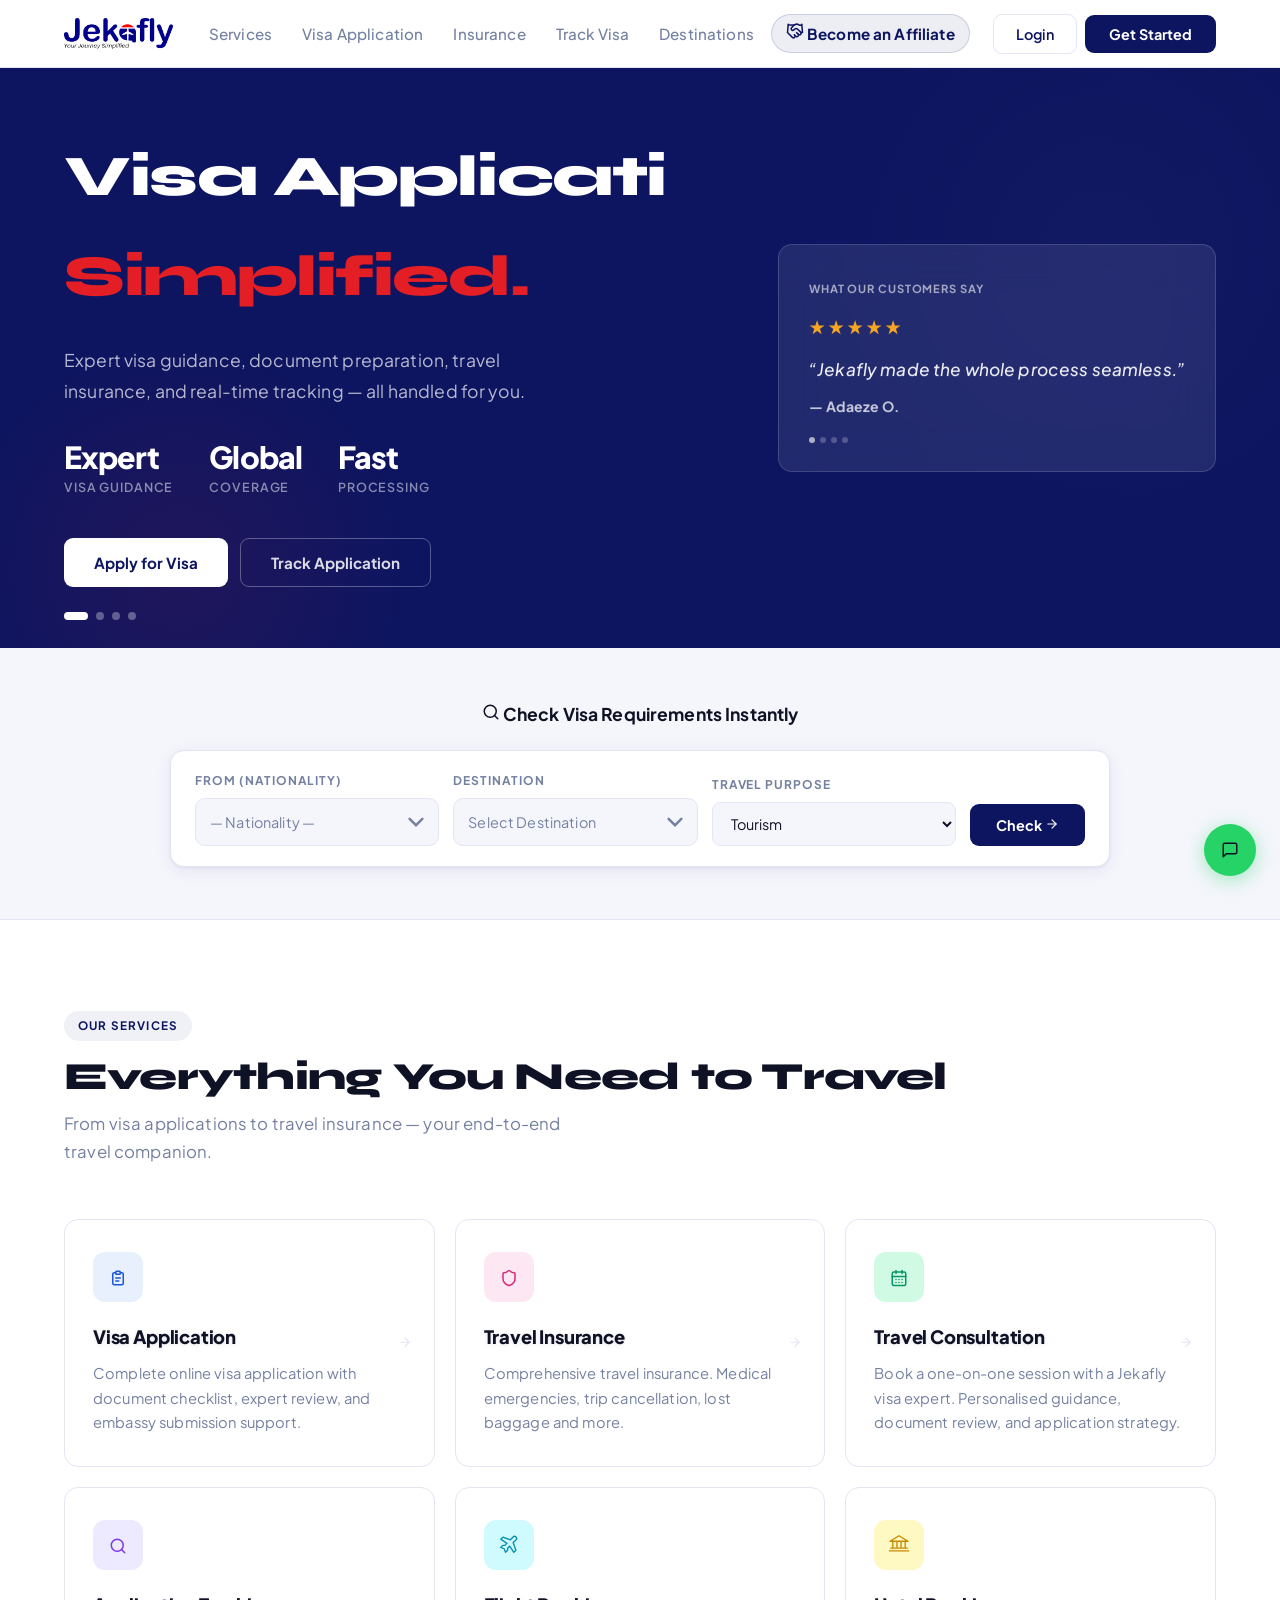
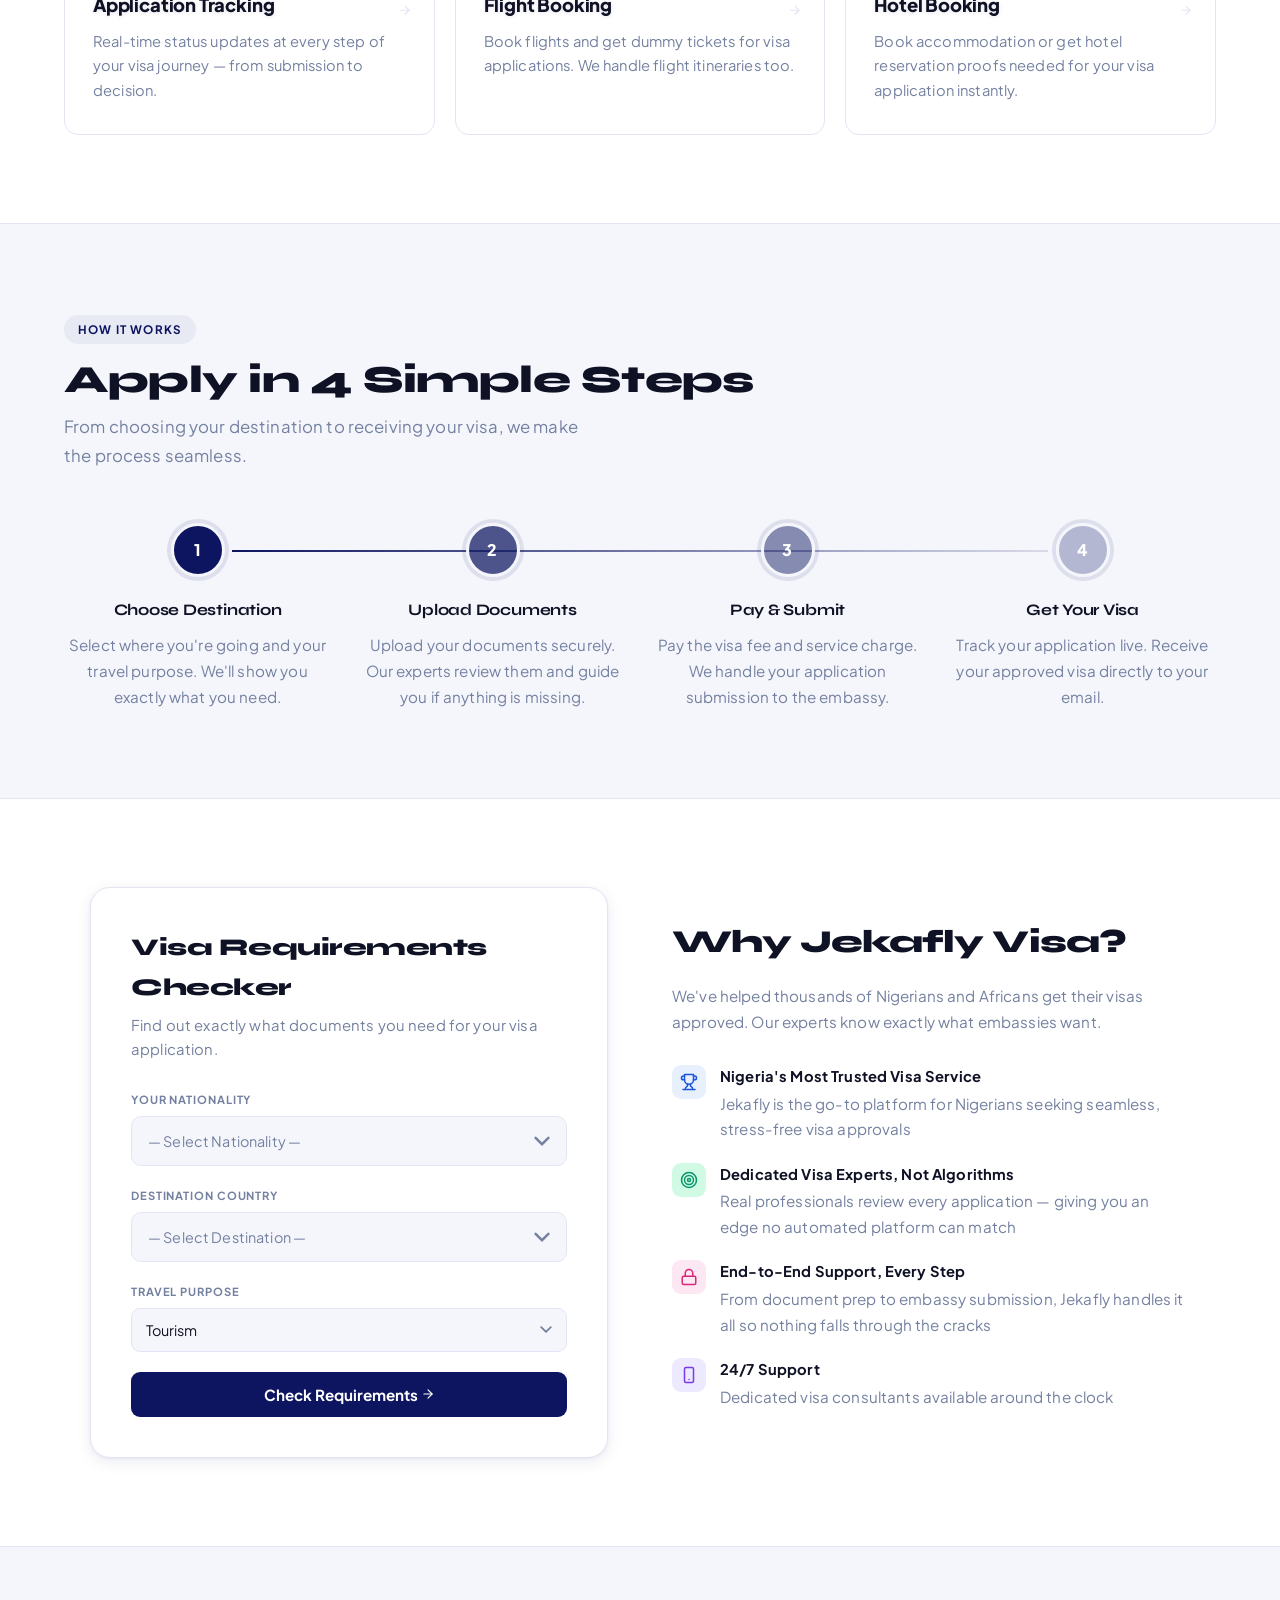
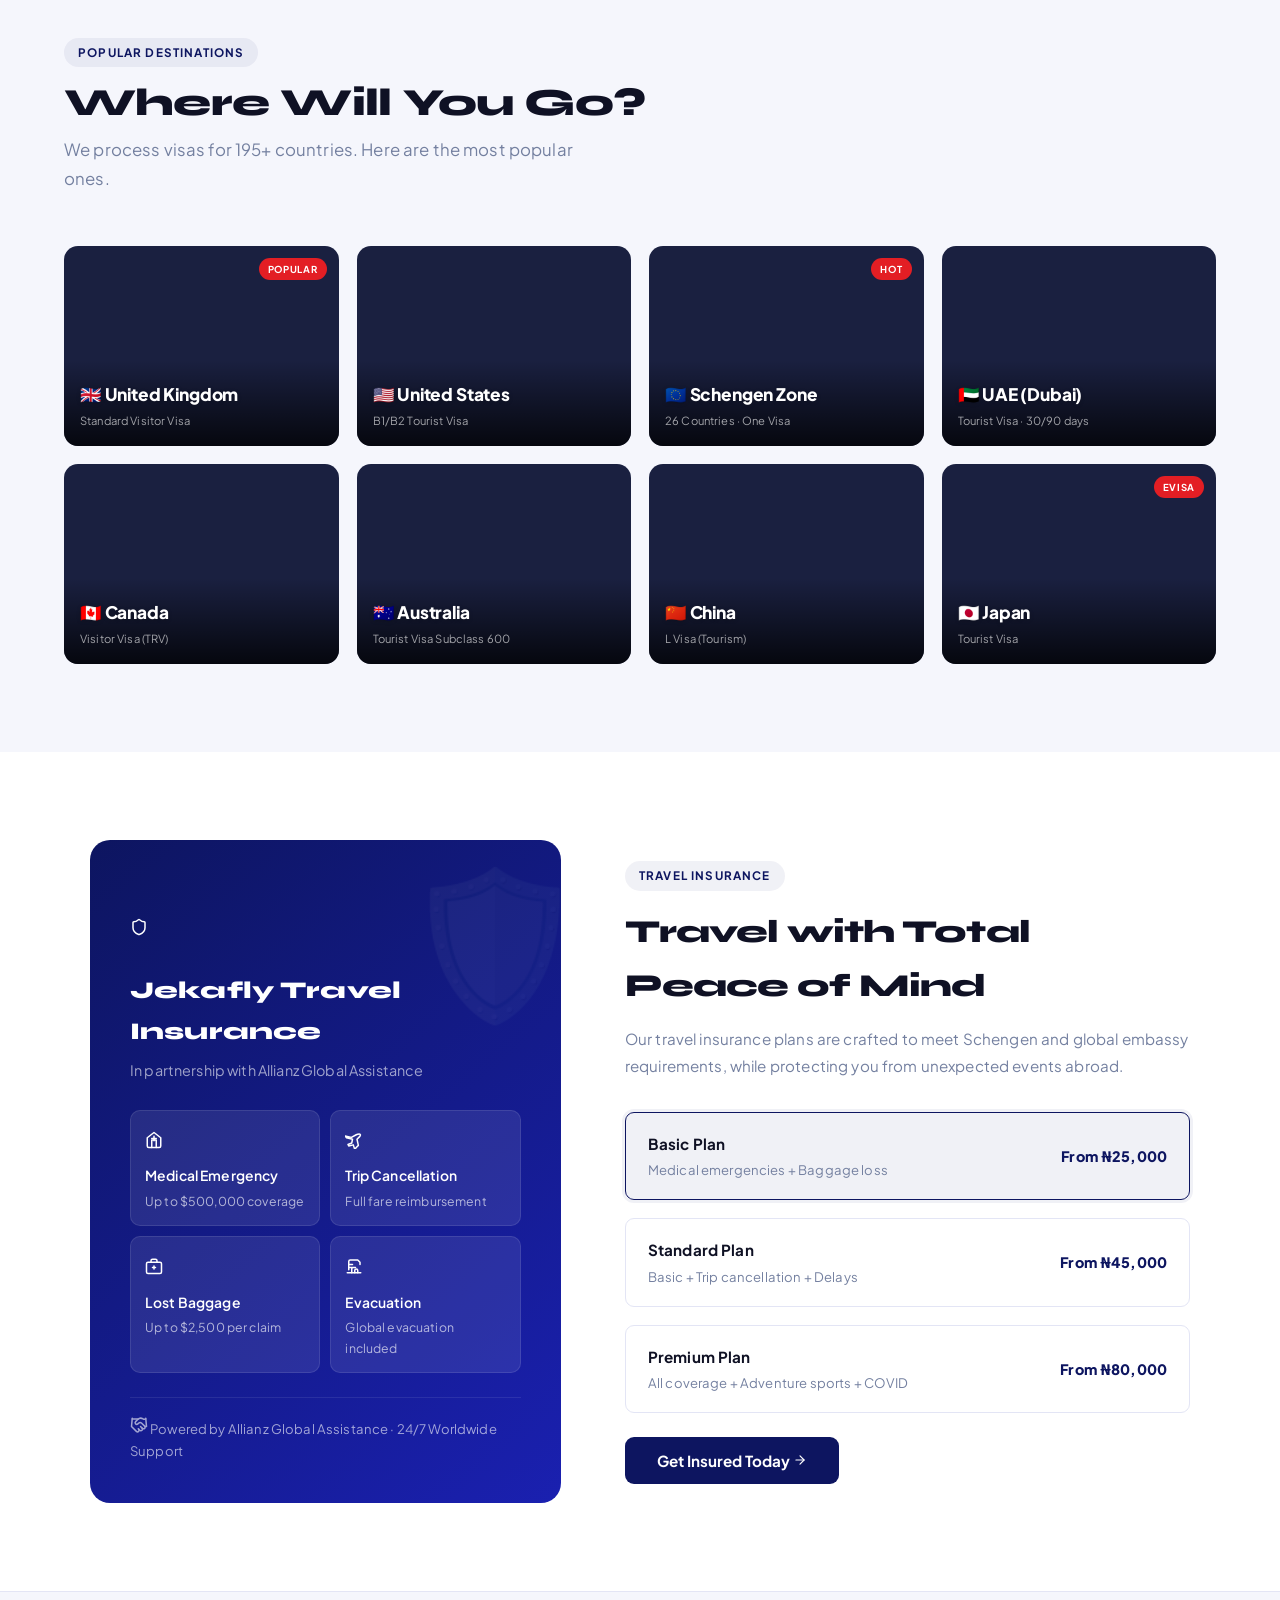
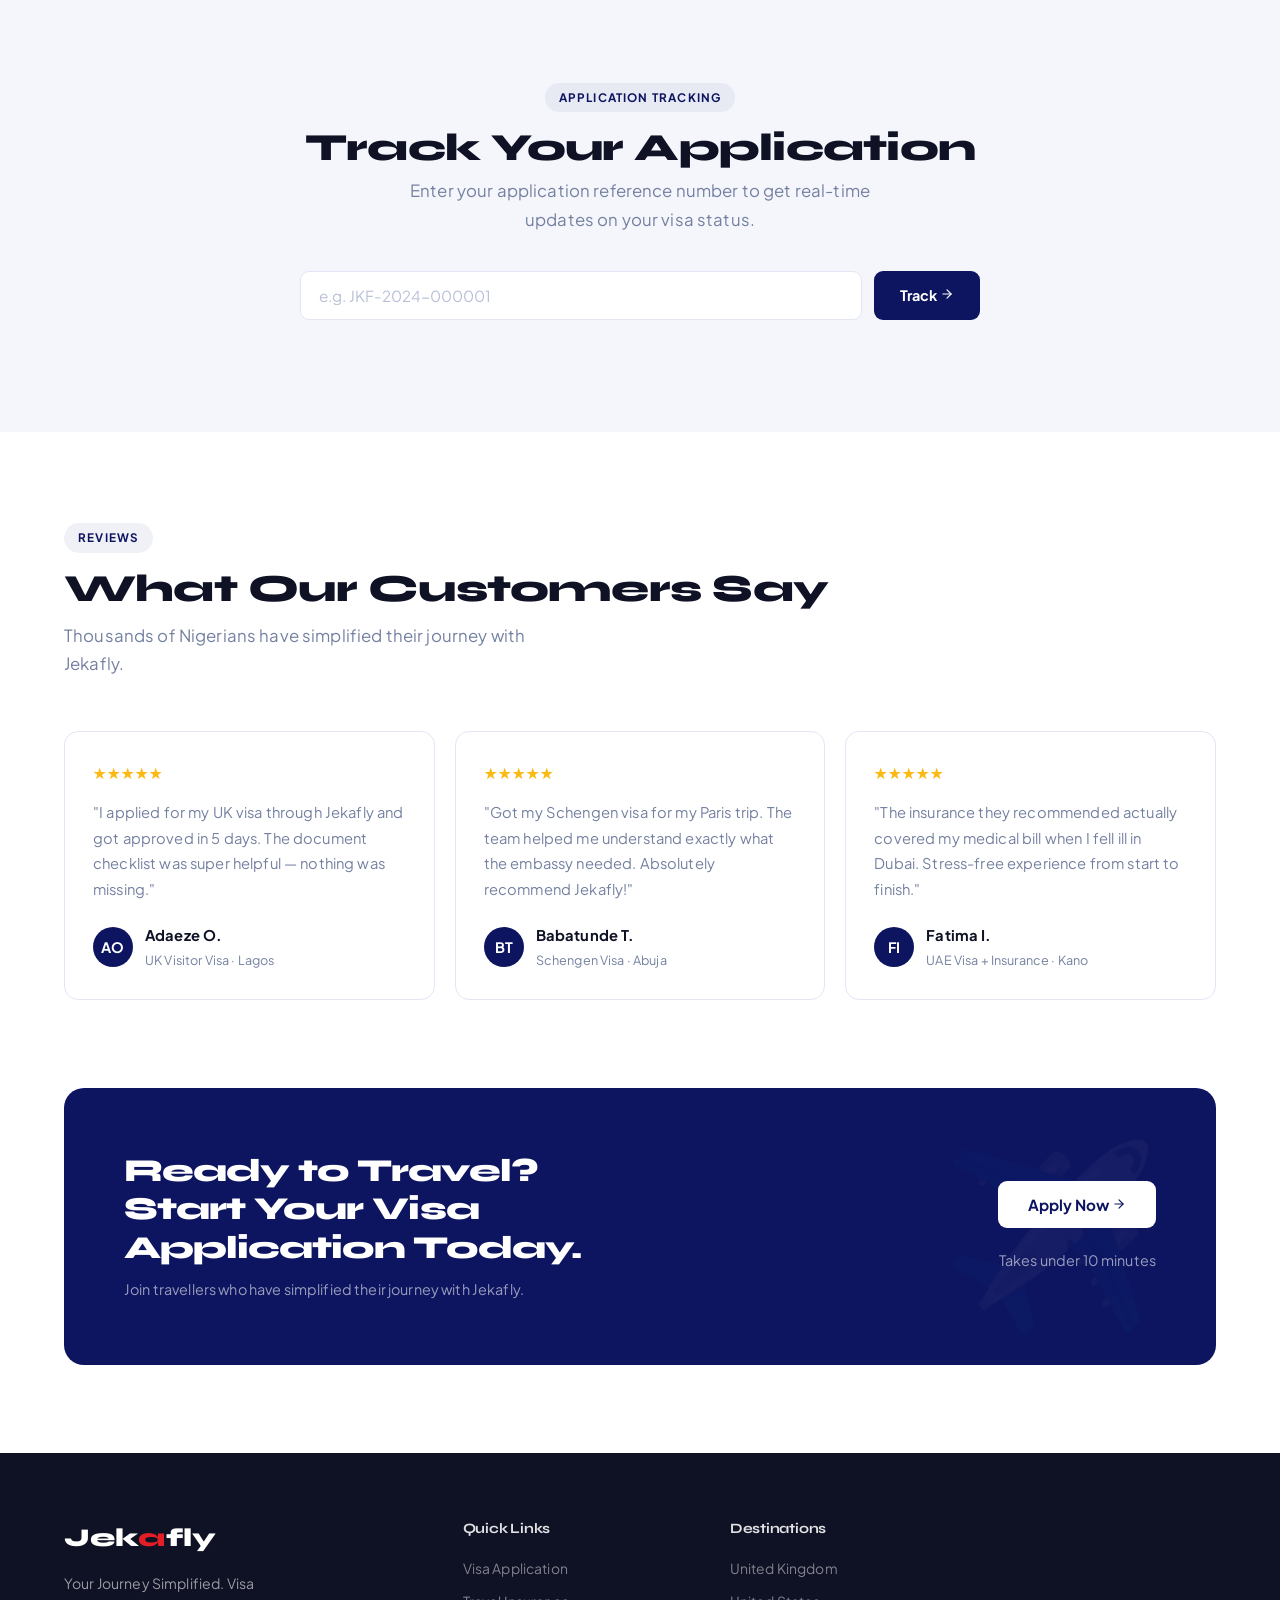
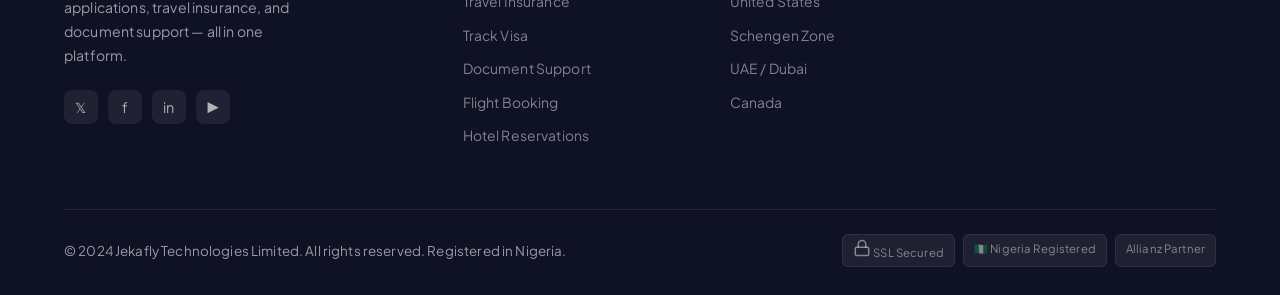
==== commit 6edeb35e: "mobile buttons fixes" ====
--- a/jekafly_connected/index.html
+++ b/jekafly_connected/index.html
@@ -16,6 +16,8 @@
             caches.keys().then(keys => keys.forEach(k => caches.delete(k)));
         }
     </script>
+    <link rel="preconnect" href="https://fonts.googleapis.com" />
+    <link rel="preconnect" href="https://fonts.gstatic.com" crossorigin />
     <link
         href="https://fonts.googleapis.com/css2?family=Plus+Jakarta+Sans:wght@300;400;500;600;700;800&family=Syne:wght@700;800&display=swap"
         rel="stylesheet" />
@@ -23,6 +25,18 @@
     <link rel="stylesheet" href="assets/css/hero-animation.css" />
     <link rel="stylesheet" href="assets/css/utilities.css" />
     <link rel="stylesheet" href="mobile.css" media="(max-width: 768px)" />
+    <style>
+        body {
+            font-family: 'Plus Jakarta Sans', -apple-system, BlinkMacSystemFont, 'Segoe UI', sans-serif;
+        }
+
+        h1,
+        h2,
+        h3,
+        h4 {
+            font-family: 'Syne', -apple-system, BlinkMacSystemFont, sans-serif;
+        }
+    </style>
 </head>
 
 <body>
@@ -71,11 +85,20 @@
         <a href="#insurance" onclick="closeNavMenu()">Insurance</a>
         <a href="#track" onclick="closeNavMenu()">Track Visa</a>
         <a href="#destinations" onclick="closeNavMenu()">Destinations</a>
-        <a href="affiliate.html" onclick="closeNavMenu()" class="nav-affiliate-link">Become an Affiliate</a>
-        <div class="nav-mobile-cta" id="nav-mobile-cta" style="display:flex;flex-direction:row;gap:10px;">
-            <button class="btn-outline" style="flex:1;width:auto;display:inline-block;"
-                onclick="openModal('login');closeNavMenu()">Login</button>
-            <button class="btn-primary" style="flex:1;width:auto;display:inline-block;"
+        <a href="affiliate.html" onclick="closeNavMenu()" class="nav-mob-admin-btn"
+            style="margin:8px 0 0;text-decoration:none;display:flex;align-items:center;justify-content:center;gap:7px;"><svg
+                width="14" height="14" viewBox="0 0 24 24" fill="none" stroke="currentColor" stroke-width="2"
+                stroke-linecap="round" stroke-linejoin="round">
+                <path d="M17 21v-2a4 4 0 0 0-4-4H5a4 4 0 0 0-4 4v2" />
+                <circle cx="9" cy="7" r="4" />
+                <line x1="23" y1="11" x2="17" y2="11" />
+                <line x1="20" y1="8" x2="20" y2="14" />
+            </svg> Become an Affiliate</a>
+        <div class="nav-mobile-cta" id="nav-mobile-cta"
+            style="display:grid;grid-template-columns:1fr 1fr;gap:8px;padding-top:8px;">
+            <button class="nav-mob-cta-btn" onclick="openModal('login');closeNavMenu()">Login</button>
+            <button class="nav-mob-cta-btn"
+                style="background:transparent!important;border:1.5px solid rgba(13,21,96,0.2)!important;color:#0D1560!important;box-shadow:none!important;"
                 onclick="openModal('register');closeNavMenu()">Get Started</button>
         </div>
     </div>
@@ -1089,7 +1112,6 @@
             } catch { }
         })();
 
-        // ── Hero review card cycle ─────────────────────────────────
         (function () {
             const fallbacks = [
                 { stars: 5, text: 'Jekafly made the whole process seamless.', name: 'Adaeze O.' },
@@ -1105,7 +1127,6 @@
             const auth = document.getElementById('hero-review-author');
             if (!card) return;
 
-            // Try loading live reviews after 1s
             setTimeout(() => {
                 fetch('https://jekafly-api-production.up.railway.app/api/v1/reviews')
                     .then(r => r.json())
@@ -1139,7 +1160,6 @@
         }());
     </script>
     <script>
-        // ── Hero slideshow + rotating headlines ──────────────────────
         const heroSlides = [
             { bg: 0, line1: 'Visa Applications,', line2: 'Simplified.' },
             { bg: 1, line1: 'Travel the World,', line2: 'Stress-Free.' },
@@ -1283,9 +1303,10 @@
 
     <script>
         (function () {
-            if (window.innerWidth > 768) return;
-
-            /* ── ACCORDION: Why Jekafly Visa ──────────────────────── */
+            const _isMob = window.matchMedia('(max-width: 768px)').matches;
+            if (!_isMob) return;
+
+
             function initInfoList() {
                 const items = document.querySelectorAll('.info-list li');
                 items.forEach(li => {
@@ -1303,7 +1324,7 @@
                 });
             }
 
-            /* ── ACCORDION: Insurance plans ──────────────────────── */
+
             function initInsurancePlans() {
                 const plans = document.querySelectorAll('.ins-plan');
                 plans.forEach(plan => {
@@ -1315,9 +1336,9 @@
                 });
             }
 
-            /* ── TESTIMONIALS: CSS infinite marquee ──────────────── */
+
             function initTestiCarousel() {
-                if (window.innerWidth > 768) return;
+                if (!window.matchMedia('(max-width: 768px)').matches) return;
                 const grid = document.getElementById('testi-grid');
                 if (!grid) return;
                 const cards = Array.from(grid.querySelectorAll('.testi-card'));
@@ -1335,7 +1356,6 @@
 
                 const speed = cards.length * 12;
 
-                // Wrap in a clipping container
                 const wrapper = document.createElement('div');
                 wrapper.id = 'testi-wrapper';
                 wrapper.style.cssText = 'overflow:hidden;width:100%;margin-top:20px;';
@@ -1373,7 +1393,7 @@
                 }
             }
 
-            /* ── SCROLL FADE-IN — target everything ──────────────── */
+
             function initScrollFade() {
                 const selectors = [
                     '.service-card',
@@ -1430,7 +1450,6 @@
     </script>
 
     <script>
-        // ── Consultation modal ────────────────────────────────────────────────
         const CONSULT_PACKAGES = {
             standard: { name: 'Standard Consultation', amount: 15000 },
             priority: { name: 'Priority Consultation', amount: 25000 },
@@ -1560,7 +1579,6 @@
             window.location.href = 'payment.html';
         }
     </script>
-
 
     <script>
         (function () {
--- a/jekafly_connected/assets/css/styles.css
+++ b/jekafly_connected/assets/css/styles.css
@@ -1,7 +1,3 @@
-/* ============================================================
-   JEKAFLY — DESIGN SYSTEM v2
-   ============================================================ */
-
 :root {
     --blue: #0D1560;
     --blue-dark: #090F4A;
@@ -31,11 +27,16 @@
     margin: 0;
     padding: 0;
     box-sizing: border-box;
+    -webkit-tap-highlight-color: transparent;
 }
 
 html {
+    font-size: 16px;
     scroll-behavior: smooth;
     scroll-padding-top: 72px;
+    -webkit-text-size-adjust: 100%;
+    -moz-text-size-adjust: 100%;
+    text-size-adjust: 100%;
 }
 
 :focus-visible {
@@ -45,12 +46,13 @@
 }
 
 body {
-    font-family: 'Plus Jakarta Sans', sans-serif;
+    font-family: 'Plus Jakarta Sans', -apple-system, BlinkMacSystemFont, 'Segoe UI', Roboto, sans-serif;
     font-size: 1.125rem;
     color: var(--text);
     background: var(--white);
     overflow-x: hidden;
     -webkit-font-smoothing: antialiased;
+    -moz-osx-font-smoothing: grayscale;
     line-height: 1.65;
 }
 
@@ -58,7 +60,38 @@
     overflow: hidden;
 }
 
-/* ── NAV ──────────────────────────────────────────────────── */
+input,
+textarea,
+select,
+button {
+    font-family: inherit;
+    font-size: inherit;
+    color: inherit;
+    box-sizing: border-box;
+}
+
+input[type="date"]::-webkit-calendar-picker-indicator {
+    opacity: 0.5;
+    cursor: pointer;
+}
+
+input::-webkit-input-placeholder,
+textarea::-webkit-input-placeholder { color: #B8C0D8; opacity: 1; }
+input::-moz-placeholder,
+textarea::-moz-placeholder { color: #B8C0D8; opacity: 1; }
+input::placeholder,
+textarea::placeholder { color: #B8C0D8; opacity: 1; }
+
+a {
+    color: inherit;
+    text-decoration: none;
+}
+
+img {
+    max-width: 100%;
+    display: block;
+}
+
 nav {
     position: fixed;
     top: 0;
@@ -127,7 +160,6 @@
     align-items: center;
 }
 
-/* ── Nav logged-in state ─────────────────────────────────── */
 .nav-user-hi {
     font-size: 0.875rem;
     color: var(--text-light);
@@ -166,7 +198,6 @@
     color: #E31E24 !important;
 }
 
-
 .nav-toggle {
     display: none;
     background: transparent;
@@ -178,7 +209,6 @@
     font-family: 'Plus Jakarta Sans', sans-serif;
 }
 
-/* ── BUTTONS ──────────────────────────────────────────────── */
 .btn-outline {
     padding: 10px 22px;
     border: 1.5px solid var(--border);
@@ -216,7 +246,6 @@
     box-shadow: 0 4px 14px rgba(13, 21, 96, 0.25);
 }
 
-/* ── HERO ─────────────────────────────────────────────────── */
 .hero {
     margin-top: 68px;
     background: var(--blue);
@@ -454,7 +483,6 @@
     box-shadow: 0 0 0 3px rgba(74, 222, 128, 0.25);
 }
 
-/* ── SEARCH BAR ───────────────────────────────────────────── */
 .search-section {
     background: var(--off-white);
     padding: 52px 5%;
@@ -535,7 +563,6 @@
     transform: translateY(-1px);
 }
 
-/* ── SECTION SHARED ───────────────────────────────────────── */
 .section-tag {
     display: inline-flex;
     align-items: center;
@@ -571,7 +598,6 @@
     margin-bottom: 52px;
 }
 
-/* ── SERVICES ─────────────────────────────────────────────── */
 .services {
     padding: 88px 5%;
 }
@@ -650,7 +676,6 @@
     z-index: 1;
 }
 
-/* ── WhatsApp-style colored service icons ────────────────── */
 .service-card:nth-child(1) .service-icon-bg {
     background: #e8f0fe;
 }
@@ -699,13 +724,11 @@
     color: #ca8a04;
 }
 
-/* Keep hover state clean */
 .service-card:hover .service-icon-bg {
     filter: brightness(0.93) saturate(1.2);
     background: unset !important;
 }
 
-/* ── Info-list icons — alternating colors ────────────────── */
 .info-list li:nth-child(1) .icon {
     background: #e8f0fe;
     color: #1a56db;
@@ -746,7 +769,6 @@
     color: #dc2626;
 }
 
-/* ── Why Jekafly section icons ────────────────────────────── */
 .why-item:nth-child(1) .icon,
 .why-card:nth-child(1) .icon {
     background: #e8f0fe;
@@ -770,8 +792,6 @@
     background: #fce7f3;
     color: #db2777;
 }
-
-
 
 .service-title {
     font-weight: 800;
@@ -805,7 +825,6 @@
     z-index: 1;
 }
 
-/* ── HOW IT WORKS ─────────────────────────────────────────── */
 .how {
     background: var(--off-white);
     padding: 88px 5%;
@@ -878,7 +897,6 @@
     line-height: 1.7;
 }
 
-/* ── VISA CHECKER ─────────────────────────────────────────── */
 .visa-checker {
     padding: 88px 5%;
 }
@@ -1087,7 +1105,6 @@
     margin-top: 1px;
 }
 
-/* ── DESTINATIONS ─────────────────────────────────────────── */
 .destinations {
     background: var(--off-white);
     padding: 88px 5%;
@@ -1121,7 +1138,6 @@
 .dest-card:hover .dest-overlay {
     background: linear-gradient(to top, rgba(0, 0, 0, 0.88), rgba(0, 0, 0, 0.1));
 }
-
 
 .dest-overlay {
     position: absolute;
@@ -1160,7 +1176,6 @@
     letter-spacing: 0.07em;
 }
 
-/* ── INSURANCE ───────────────────────────────────────────── */
 .insurance {
     padding: 88px 5%;
 }
@@ -1310,7 +1325,6 @@
     font-size: 0.9rem;
 }
 
-/* ── TRACKING ─────────────────────────────────────────────── */
 .tracking {
     background: var(--off-white);
     padding: 88px 5%;
@@ -1467,7 +1481,6 @@
     color: var(--text);
 }
 
-/* ── TESTIMONIALS ─────────────────────────────────────────── */
 .testimonials {
     padding: 88px 5%;
 }
@@ -1539,7 +1552,6 @@
     margin-top: 2px;
 }
 
-/* ── CTA ──────────────────────────────────────────────────── */
 .cta-banner {
     margin: 0 5% 88px;
     background: var(--blue);
@@ -1587,7 +1599,6 @@
     flex-shrink: 0;
 }
 
-/* ── FOOTER ──────────────────────────────────────────────── */
 footer {
     background: var(--text);
     color: rgba(255, 255, 255, 0.58);
@@ -1693,7 +1704,6 @@
     border: 1px solid rgba(255, 255, 255, 0.07);
 }
 
-/* ── MODAL ───────────────────────────────────────────────── */
 .modal-overlay {
     position: fixed;
     inset: 0;
@@ -1821,7 +1831,6 @@
     display: block;
 }
 
-/* ── WHATSAPP FLOAT ──────────────────────────────────────── */
 .wa-float {
     position: fixed;
     bottom: 24px;
@@ -1857,12 +1866,6 @@
         box-shadow: 0 4px 30px rgba(37, 211, 102, 0.65);
     }
 }
-
-
-/* ══════════════════════════════════════════════════════════
-   MOBILE NAV — hamburger + drawer
-   ══════════════════════════════════════════════════════════ */
-
 
 .nav-mobile-overlay {
     display: none;
@@ -1965,10 +1968,6 @@
     margin: -8px auto 20px;
 }
 
-
-/* ═══════════════════════════════════════════════════════════════
-   RESPONSIVE — TABLET (≤900px)
-   ═══════════════════════════════════════════════════════════════ */
 @media (max-width: 900px) {
     .hero-right {
         display: none;
@@ -2014,10 +2013,6 @@
     }
 }
 
-
-/* ═══════════════════════════════════════════════════════════════
-   RESPONSIVE — MOBILE (≤640px)
-   ═══════════════════════════════════════════════════════════════ */
 @media (max-width: 640px) {
     .nav-links {
         display: none;
@@ -2351,10 +2346,6 @@
     }
 }
 
-
-/* ═══════════════════════════════════════════════════════════════
-   RESPONSIVE — SMALL PHONES (≤390px)
-   ═══════════════════════════════════════════════════════════════ */
 @media (max-width: 390px) {
     .hero-headline {
         font-size: 1.85rem;
@@ -2373,7 +2364,6 @@
     }
 }
 
-/* ── Hero review card ──────────────────────────────────────── */
 .hero-review-card {
     cursor: default;
     padding: 34px 30px 28px;
@@ -2454,7 +2444,6 @@
     }
 }
 
-/* ── Affiliate nav link ───────────────────────────────────── */
 .nav-affiliate-link {
     background: rgba(13, 21, 96, 0.07) !important;
     color: #0d1560 !important;
@@ -2471,19 +2460,25 @@
     border-color: #0d1560 !important;
 }
 
-#nav-mobile-drawer .nav-affiliate-link {
-    display: block;
-    margin: 4px 0;
-    padding: 10px 18px !important;
-    border-radius: 10px !important;
-    font-size: 0.95rem;
+#nav-mobile-drawer .nav-affiliate-link,
+#nav-mobile-drawer .nav-mob-admin-btn {
+    display: inline-flex !important;
+    align-items: center;
+    gap: 8px;
+    width: 100% !important;
+    align-self: flex-start;
+    margin: 8px 0 4px;
+    padding: 9px 16px !important;
+    border-radius: 100px !important;
+    font-size: 0.82rem !important;
+    font-weight: 700 !important;
+    letter-spacing: -0.01em;
     border: 1.5px solid rgba(13, 21, 96, 0.15) !important;
     background: rgba(13, 21, 96, 0.05) !important;
     color: #0d1560 !important;
-    font-weight: 700 !important;
-}
-
-/* ── Desktop scroll reveal ───────────────────────────────────────────────── */
+    text-decoration: none;
+}
+
 .reveal {
     opacity: 0;
     transform: translateY(32px);
--- a/jekafly_connected/mobile.css
+++ b/jekafly_connected/mobile.css
@@ -1,10 +1,6 @@
-/* ============================================================
-   JEKAFLY — MOBILE
-   ============================================================ */
-
 @media (max-width: 768px) {
 
-    /* ── TOKENS ─────────────────────────────────────────────── */
+
     :root {
         --mob-pad: 18px;
         --mob-radius: 18px;
@@ -26,7 +22,7 @@
         width: 100%;
     }
 
-    /* ── NAV ─────────────────────────────────────────────────── */
+
     nav {
         height: 60px;
         padding: 0 var(--mob-pad);
@@ -42,7 +38,7 @@
         box-shadow: 0 2px 16px rgba(13, 21, 96, 0.1);
     }
 
-    /* ── FONT CONSISTENCY — override Syne headings site-wide ─── */
+
     .checker-form h3,
     .checker-info h3,
     .cta-banner h2,
@@ -58,7 +54,7 @@
         font-family: 'Plus Jakarta Sans', sans-serif !important;
     }
 
-    /* ── SCROLL FADE-IN ANIMATIONS ───────────────────────────── */
+
     .mob-fade {
         opacity: 0;
         transform: translateY(40px) scale(0.97);
@@ -82,7 +78,7 @@
         transition-delay: 0.24s;
     }
 
-    /* ── BUTTON PRESS FEEL ───────────────────────────────────── */
+
     .btn-hero:active,
     .btn-check:active,
     .btn-track:active,
@@ -137,11 +133,12 @@
     }
 
     .nav-mobile-drawer>a {
-        font-size: 1.05rem;
-        font-weight: 600;
-        padding: 15px 2px;
+        font-size: 0.95rem;
+        font-weight: 600;
+        padding: 10px 2px;
         border-bottom: 1px solid var(--off-white);
         color: var(--text);
+        letter-spacing: -0.01em;
     }
 
     .nav-mobile-cta {
@@ -160,14 +157,27 @@
     .nav-mobile-cta button,
     .nav-mobile-user a,
     .nav-mobile-user button {
-        border-radius: 14px;
-        padding: 14px;
-        font-size: 0.95rem;
+        border-radius: 13px;
+        padding: 13px 8px;
+        font-size: 0.85rem;
         font-weight: 700;
-        letter-spacing: 0.01em;
-    }
-
-    /* ── HERO ────────────────────────────────────────────────── */
+        letter-spacing: -0.01em;
+    }
+
+    .nav-mobile-cta .btn-primary {
+        background: linear-gradient(135deg, #0D1560 0%, #1C2FBF 100%) !important;
+        border: none !important;
+        color: white !important;
+        box-shadow: 0 3px 12px rgba(13, 21, 96, 0.25);
+    }
+
+    .nav-mobile-cta .btn-outline {
+        background: transparent !important;
+        border: 1.5px solid rgba(13, 21, 96, 0.2) !important;
+        color: #0D1560 !important;
+    }
+
+
     .hero {
         margin-top: 60px;
         padding: 0 var(--mob-pad);
@@ -290,7 +300,7 @@
         letter-spacing: 0.01em;
     }
 
-    /* ── SEARCH ──────────────────────────────────────────────── */
+
     .search-section {
         padding: 28px var(--mob-pad);
     }
@@ -328,7 +338,7 @@
         box-shadow: 0 4px 16px rgba(13, 21, 96, 0.22);
     }
 
-    /* ── SECTIONS ────────────────────────────────────────────── */
+
     section {
         padding-left: var(--mob-pad);
         padding-right: var(--mob-pad);
@@ -382,7 +392,7 @@
         flex-shrink: 0;
     }
 
-    /* ── SERVICES — 2×2 icon grid ───────────────────────────── */
+
     .services-grid {
         display: grid;
         grid-template-columns: 1fr 1fr;
@@ -446,7 +456,7 @@
         display: none;
     }
 
-    /* ── HOW IT WORKS — vertical steps ──────────────────────── */
+
     .how {
         border-radius: 0;
     }
@@ -514,7 +524,7 @@
         display: none;
     }
 
-    /* ── VISA CHECKER ────────────────────────────────────────── */
+
     .checker-wrap {
         grid-template-columns: 1fr;
         gap: 40px;
@@ -566,7 +576,7 @@
         margin-top: 8px;
     }
 
-    /* ── WHY JEKAFLY — accordion ─────────────────────────────── */
+
     .checker-info h3 {
         font-size: 1.05rem;
         margin-bottom: 12px;
@@ -644,7 +654,7 @@
         display: block;
     }
 
-    /* ── DESTINATIONS — horizontal scroll row ───────────────── */
+
     .destinations .section-header {
         display: block;
         margin-bottom: 16px;
@@ -724,7 +734,7 @@
         right: 8px;
     }
 
-    /* ── INSURANCE ───────────────────────────────────────────── */
+
     .insurance-wrap {
         grid-template-columns: 1fr;
         gap: 32px;
@@ -819,7 +829,7 @@
         display: none;
     }
 
-    /* ── TRACKING ────────────────────────────────────────────── */
+
     .track-wrap {
         text-align: center;
     }
@@ -853,7 +863,7 @@
         border-radius: var(--mob-radius-lg);
     }
 
-    /* ── TESTIMONIALS — show 1, hide rest behind "Show more" ─── */
+
     .testi-grid {
         overflow: hidden;
         margin-top: 20px;
@@ -911,7 +921,7 @@
         background: var(--border);
     }
 
-    /* ── CTA BANNER ──────────────────────────────────────────── */
+
     .cta-banner {
         margin: 32px var(--mob-pad) 48px;
         padding: 32px 20px;
@@ -953,7 +963,7 @@
         letter-spacing: 0.01em;
     }
 
-    /* ── FOOTER ──────────────────────────────────────────────── */
+
     footer {
         padding: 44px var(--mob-pad) 28px;
     }
@@ -985,7 +995,7 @@
         gap: 16px;
     }
 
-    /* ── MODAL ───────────────────────────────────────────────── */
+
     .modal-overlay {
         align-items: flex-end !important;
         justify-content: stretch !important;
@@ -1052,7 +1062,7 @@
         margin-bottom: 20px;
     }
 
-    /* ── WHATSAPP FLOAT ──────────────────────────────────────── */
+
     .wa-float {
         bottom: 88px;
         right: var(--mob-pad);
@@ -1062,7 +1072,7 @@
         box-shadow: 0 4px 18px rgba(37, 211, 102, 0.45);
     }
 
-    /* ── STICKY CTA ──────────────────────────────────────────── */
+
     .mob-sticky-cta {
         position: fixed;
         bottom: 0;
@@ -1125,7 +1135,7 @@
         transform: scale(0.97);
     }
 
-    /* ── LOGIN ───────────────────────────────────────────────── */
+
     .login-page {
         margin-top: 60px;
         padding: 32px var(--mob-pad) 48px;
@@ -1216,7 +1226,7 @@
         margin-top: 24px;
     }
 
-    /* ── PAYMENT ─────────────────────────────────────────────── */
+
     .pay-page {
         padding: 76px var(--mob-pad) 48px;
         background: var(--surface, #f7f8fc);
@@ -1271,7 +1281,7 @@
         font-size: 0.85rem;
     }
 
-    /* ── SURVEY ──────────────────────────────────────────────── */
+
     .survey-page {
         margin-top: 60px;
     }
@@ -1311,7 +1321,7 @@
         min-height: 120px;
     }
 
-    /* ── APPLY ───────────────────────────────────────────────── */
+
     .apply-page {
         margin-top: 60px;
         padding: 24px var(--mob-pad) 80px;
@@ -1481,7 +1491,7 @@
         justify-content: flex-start;
     }
 
-    /* ── DASHBOARD ───────────────────────────────────────────── */
+
     .dash-page {
         margin-top: 60px;
     }
@@ -1581,7 +1591,7 @@
         border: none;
     }
 
-    /* ── Application pagination ──────────────────────────────── */
+
     .dash-pagination {
         padding: 14px var(--mob-pad);
         flex-direction: column;
@@ -1601,7 +1611,7 @@
         text-align: center;
     }
 
-    /* ── Applications mobile cards — date badge style ────────── */
+
     .app-mob-card {
         background: white;
         border: 1px solid var(--border);
@@ -1732,7 +1742,7 @@
         transform: scale(1.08);
     }
 
-    /* Per-tab colors */
+
     .dash-tab-btn[data-tab="applications"] .tab-icon {
         background: #e8f0fe;
         color: #1a56db;
@@ -1758,7 +1768,7 @@
         color: #6b7280;
     }
 
-    /* Active tab — deeper tint on icon */
+
     .dash-tab-btn[data-tab="applications"].active .tab-icon {
         background: #c7d9fc;
     }
@@ -1775,7 +1785,7 @@
         background: #bfdbfe;
     }
 
-    /* ── WhatsApp-style colored more drawer icons ──────────────────── */
+
     .dash-more-icon {
         width: 48px;
         height: 48px;
@@ -1915,7 +1925,7 @@
         font-size: 16px !important;
     }
 
-    /* ── More drawer ─────────────────────────────────────────── */
+
     .dash-more-overlay {
         display: none;
         position: fixed;
@@ -1998,7 +2008,7 @@
         color: var(--red);
     }
 
-    /* ── AFFILIATE STEP WIZARD ───────────────────────────────── */
+
 
     .aff-desktop-submit {
         display: none !important;
@@ -2150,7 +2160,7 @@
         font-size: 16px !important;
     }
 
-    /* ── AFFILIATE HERO ──────────────────────────────────────── */
+
     .aff-hero {
         padding: 80px var(--mob-pad) 40px;
         min-height: 0 !important;
@@ -2220,7 +2230,7 @@
         font-weight: 700 !important;
     }
 
-    /* ── Perks — 2-col flip cards ────────────────────────────── */
+
     .aff-perks {
         grid-template-columns: 1fr 1fr;
         gap: 10px;
@@ -2301,7 +2311,7 @@
         margin: 0;
     }
 
-    /* ── APPLY PAGE ──────────────────────────────────────────── */
+
     .apply-header h1 {
         font-size: 1.2rem;
         font-weight: 600;
@@ -2321,7 +2331,7 @@
         font-size: 1.1rem;
     }
 
-    /* ── PAYMENT PAGE ────────────────────────────────────────── */
+
     .page-title {
         font-size: 1.1rem;
         font-weight: 600;
@@ -2341,7 +2351,7 @@
         font-weight: 600;
     }
 
-    /* ── SURVEY PAGE ─────────────────────────────────────────── */
+
     h1 {
         font-weight: 600;
     }
@@ -2355,7 +2365,7 @@
         font-size: 2rem;
     }
 
-    /* ── LOGIN PAGE ──────────────────────────────────────────── */
+
     .aside-heading {
         font-size: 1.3rem;
         font-weight: 600;
@@ -2366,7 +2376,7 @@
         font-weight: 600;
     }
 
-    /* ── DASHBOARD ───────────────────────────────────────────── */
+
     .dash-title {
         font-weight: 600;
     }
@@ -2375,13 +2385,13 @@
         font-weight: 700;
     }
 
-    /* ── ADMIN ───────────────────────────────────────────────── */
+
     .admin-title {
         font-size: 1.1rem;
         font-weight: 600;
     }
 
-    /* ── GLOBAL: reduce all 800-weight headings site-wide ────── */
+
     h1,
     h2,
     h3,
@@ -2396,14 +2406,14 @@
         font-weight: 700;
     }
 
-    /* ── NAV drawer glass feel — ensure it overrides =*/
+
     #nav-mobile-drawer {
         background: rgba(248, 249, 255, 0.78) !important;
         backdrop-filter: blur(28px) saturate(180%) !important;
         -webkit-backdrop-filter: blur(28px) saturate(180%) !important;
     }
 
-    /* ── Section spacing — add bottom margin between sections ── */
+
     .services,
     .how,
     .visa-checker,
@@ -2427,7 +2437,6 @@
 
 }
 
-/* ── SMALL PHONES ────────────────────────────────────────── */
 @media (max-width: 390px) {
 
     .hero h1 {
@@ -2463,8 +2472,7 @@
     }
 
 
-    /* ── WhatsApp-style colored icons on mobile ─────────────────────── */
-    /* Service section icons */
+
     .service-card:nth-child(1) .service-icon-bg {
         background: #e8f0fe;
     }
@@ -2513,14 +2521,14 @@
         color: #ca8a04;
     }
 
-    /* How it works step numbers */
+
     .step-num {
         background: var(--blue) !important;
         color: white !important;
         font-weight: 800;
     }
 
-    /* Dashboard stat cards on mobile */
+
     .stat-card:nth-child(1) .stat-icon {
         background: #e8f0fe;
         color: #1a56db;
@@ -2543,27 +2551,28 @@
 
 }
 
-/* ══════════════════════════════════════════════════════════
-   MOBILE NAV DRAWER — Premium logged-in menu
-   ══════════════════════════════════════════════════════════ */
 @media (max-width: 768px) {
 
-    /* Drawer: taller, scrollable, frosted */
     .nav-mobile-drawer {
         max-height: 92vh;
         overflow-y: auto;
         -webkit-overflow-scrolling: touch;
-        padding-bottom: 32px;
-    }
-
-    /* Outer wrapper — uniform padding */
+        padding-bottom: env(safe-area-inset-bottom, 24px);
+    }
+
+    .nav-mobile-drawer:not(:has(.nav-mob-menu)) {
+        max-height: fit-content;
+    }
+
+
     .nav-mob-menu {
         display: flex;
         flex-direction: column;
         padding: 4px 0 0;
-    }
-
-    /* ── User row ─────────────────────────────────────────── */
+        min-height: 0;
+    }
+
+
     .nav-mob-user-row {
         display: flex;
         align-items: center;
@@ -2615,14 +2624,14 @@
         text-overflow: ellipsis;
     }
 
-    /* ── Divider ──────────────────────────────────────────── */
+
     .nav-mob-divider {
         height: 1px;
         background: #EEF0F8;
         margin: 0 -4px;
     }
 
-    /* ── Feature list ─────────────────────────────────────── */
+
     .nav-mob-list {
         display: flex;
         flex-direction: column;
@@ -2672,7 +2681,7 @@
         flex-shrink: 0;
     }
 
-    /* ── CTA button ───────────────────────────────────────── */
+
     .nav-mob-cta-btn {
         display: flex;
         align-items: center;
@@ -2697,7 +2706,7 @@
         transform: scale(0.99);
     }
 
-    /* ── Footer row (admin + logout) ──────────────────────── */
+
     .nav-mob-footer {
         display: flex;
         flex-direction: column;
@@ -2750,7 +2759,7 @@
         background: rgba(227, 30, 36, 0.1);
     }
 
-    /* ── Hide bottom drawer remnants ──────────────────────── */
+
     .dash-mobile-tabbar,
     .dash-more-drawer,
     .dash-more-overlay,
@@ -2759,7 +2768,6 @@
     }
 }
 
-/* ── Nav footer action row: New Application + Sign Out side by side ── */
 @media (max-width: 768px) {
 
     .nav-mob-action-row {
@@ -2769,7 +2777,7 @@
         margin-top: 0;
     }
 
-    /* CTA button — flush in action row */
+
     .nav-mob-cta-btn {
         display: flex;
         align-items: center;
@@ -2794,7 +2802,7 @@
         transform: scale(0.98);
     }
 
-    /* Sign Out button — flush in action row */
+
     .nav-mob-logout-btn {
         display: flex;
         align-items: center;
@@ -2818,7 +2826,7 @@
         background: rgba(227, 30, 36, 0.1);
     }
 
-    /* Footer spacing */
+
     .nav-mob-footer {
         display: flex;
         flex-direction: column;
@@ -2826,17 +2834,63 @@
         padding-top: 14px;
     }
 
-    /* ── Applications search — mobile overrides ─────────────── */
+
+    .dash-search-wrap {
+        display: flex;
+        align-items: center;
+        gap: 8px;
+        flex: 1;
+    }
+
+    .dash-search-field {
+        position: relative;
+        flex: 1;
+    }
+
+    .dash-search-icon {
+        position: absolute;
+        left: 11px;
+        top: 50%;
+        transform: translateY(-50%);
+        color: #9BA5C0;
+        pointer-events: none;
+    }
+
     .dash-search-input {
-        font-size: 16px !important;
-        /* prevent iOS zoom */
+        width: 100%;
+        padding: 9px 12px 9px 33px;
+        border: 1.5px solid #E3E5F5;
+        border-radius: 10px;
+        font-family: 'Plus Jakarta Sans', sans-serif;
+        font-size: 0.875rem;
+        color: #0F1124;
+        background: #F8F9FE;
+        outline: none;
+        transition: all .18s;
+        box-shadow: inset 0 1px 3px rgba(13, 21, 96, 0.04);
+    }
+
+    .dash-search-input:focus {
+        border-color: #0D1560;
+        background: white;
+        box-shadow: 0 0 0 3px rgba(13, 21, 96, 0.08);
+    }
+
+
+    .table-header {
+        flex-wrap: wrap;
+        gap: 10px;
+    }
+
+    .table-header h3 {
+        flex-shrink: 0;
     }
 
     .dash-search-wrap {
         width: 100%;
     }
 
-    /* ── Pagination — keep 5/page, tighter controls on mobile ─ */
+
     .dash-pagination {
         padding: 12px 16px;
         display: flex;
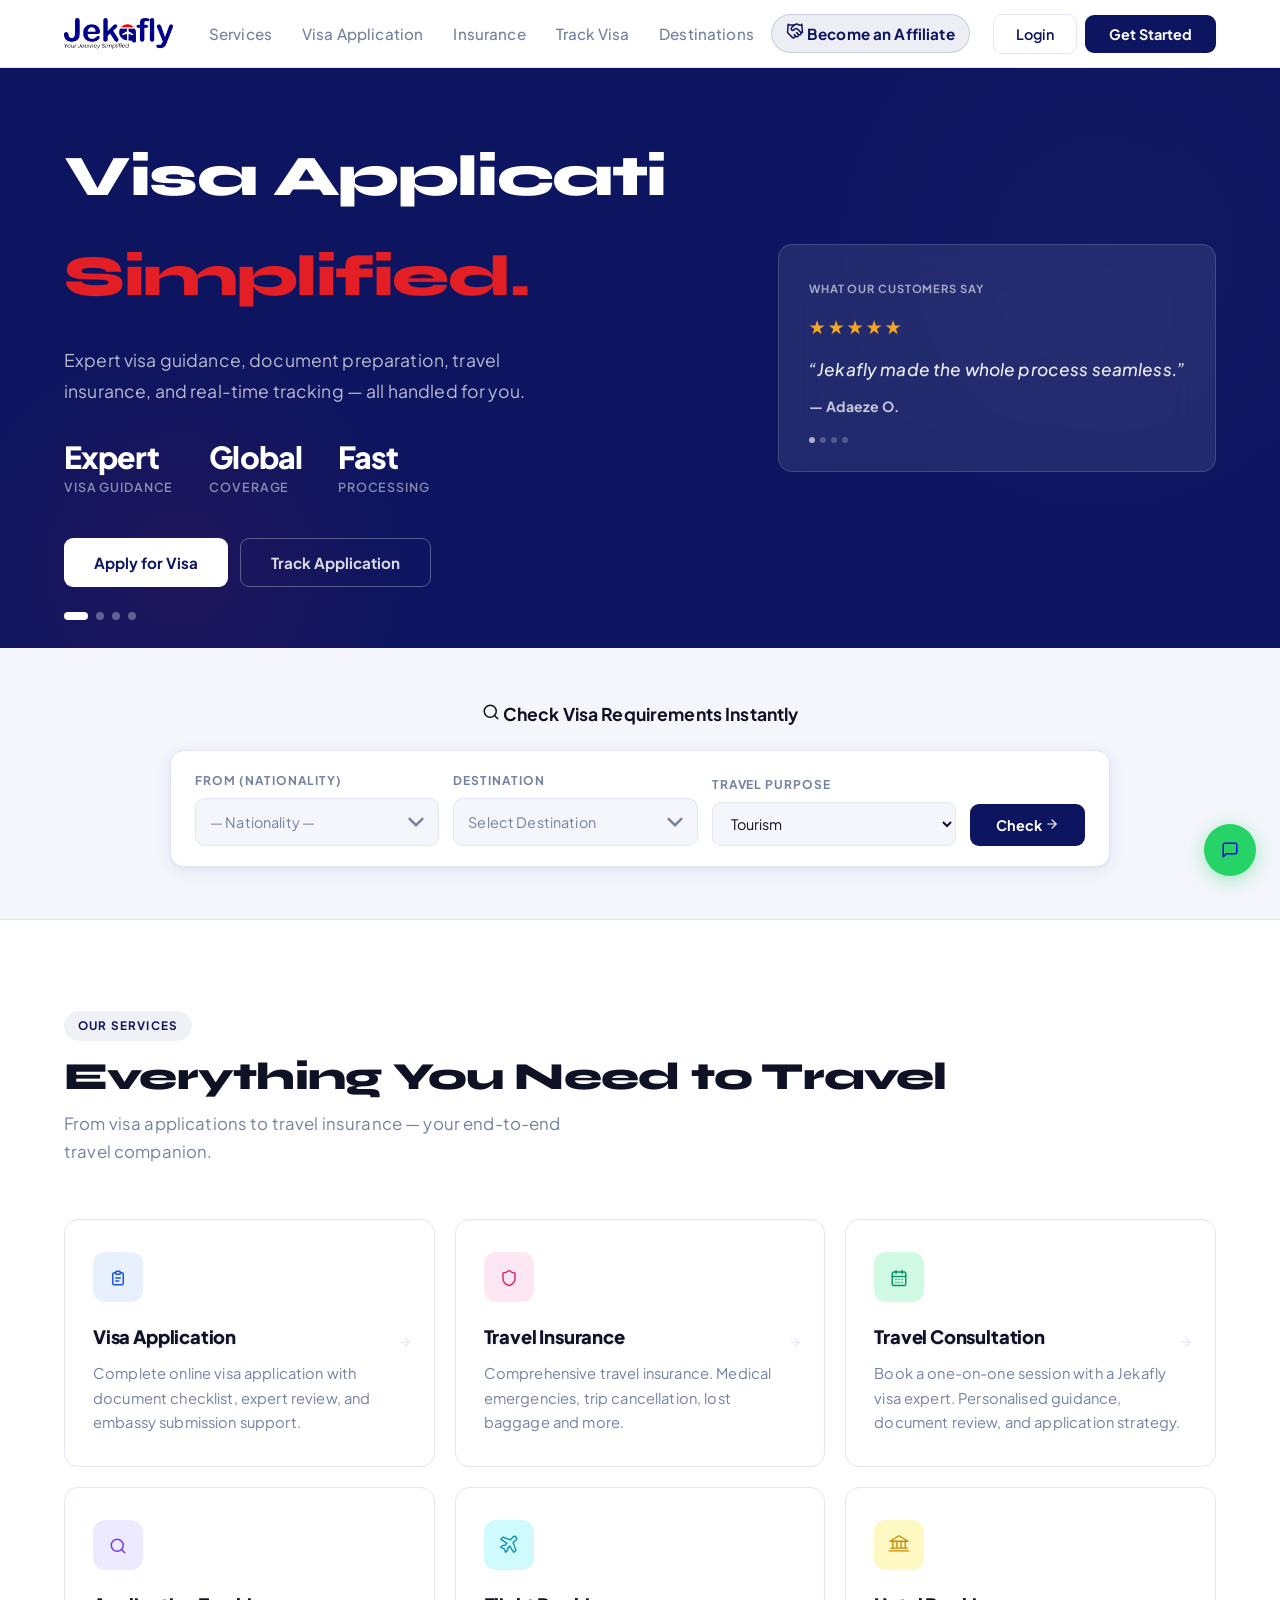
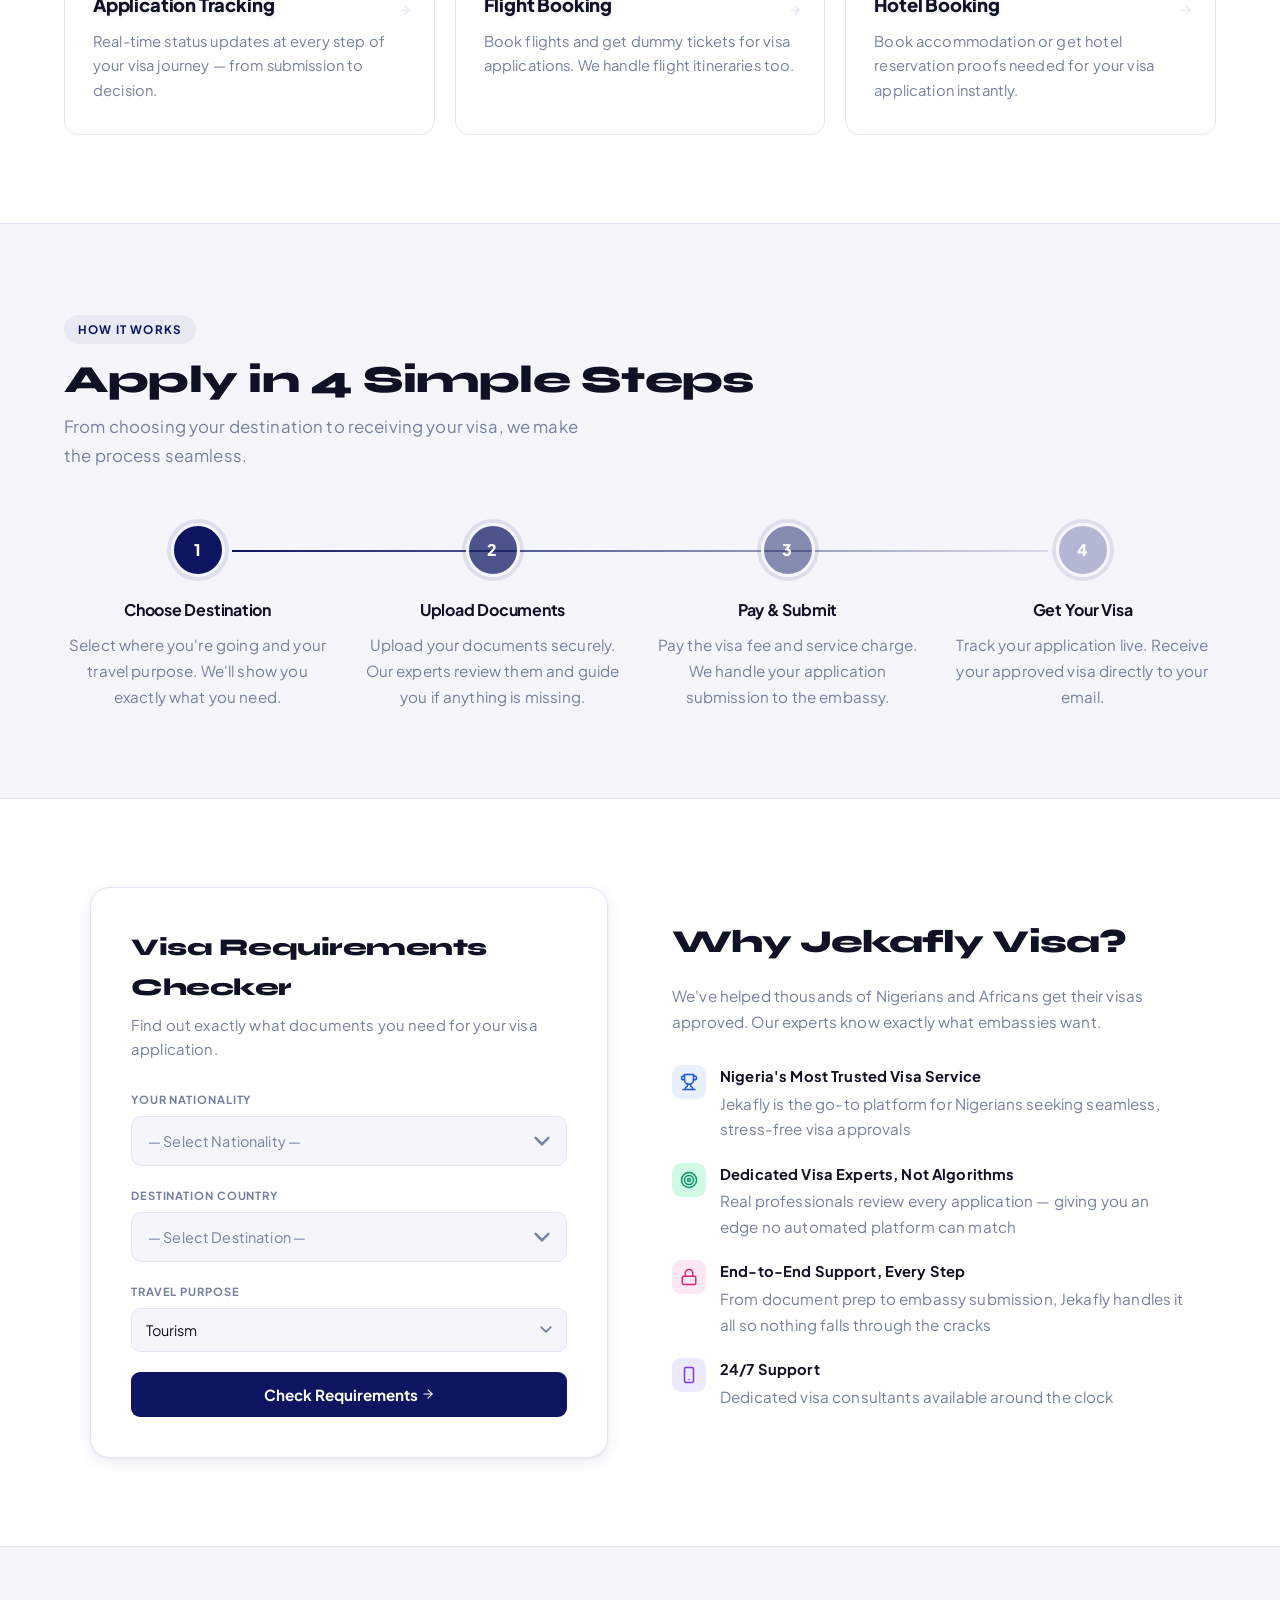
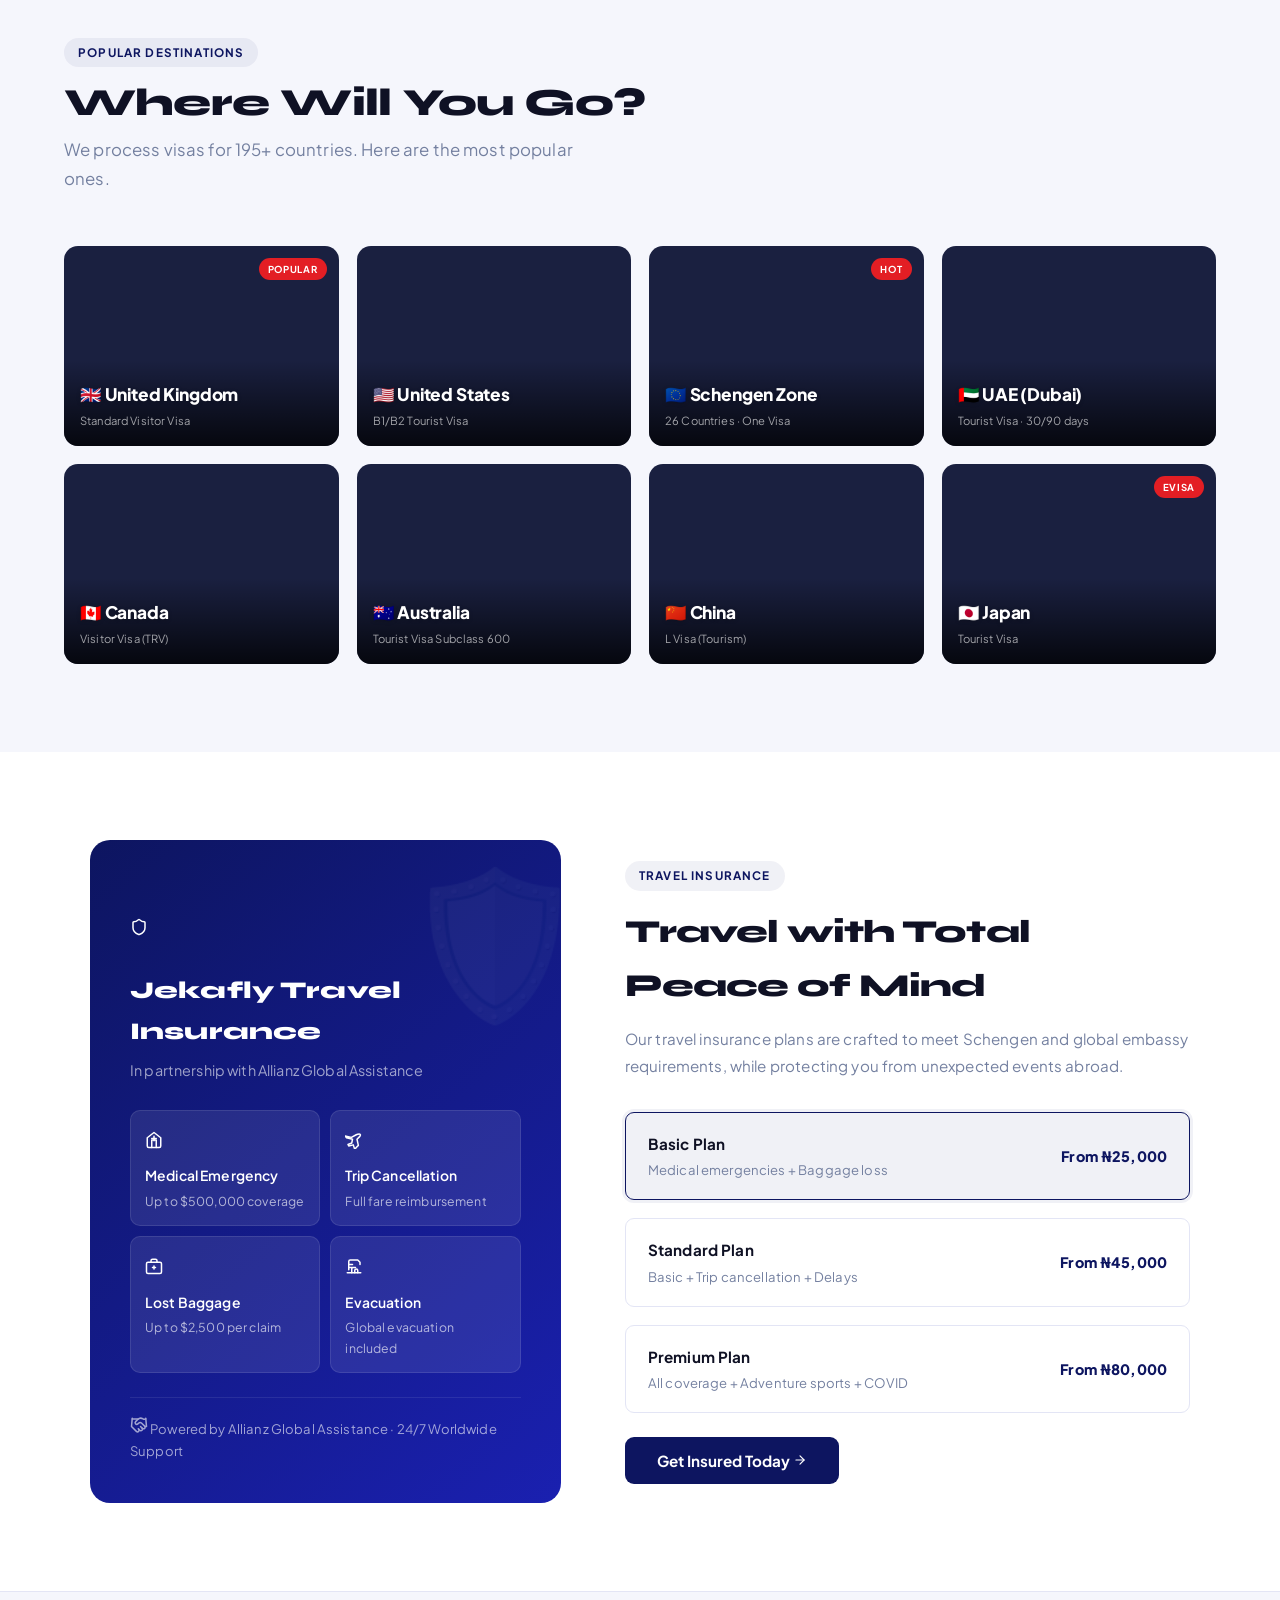
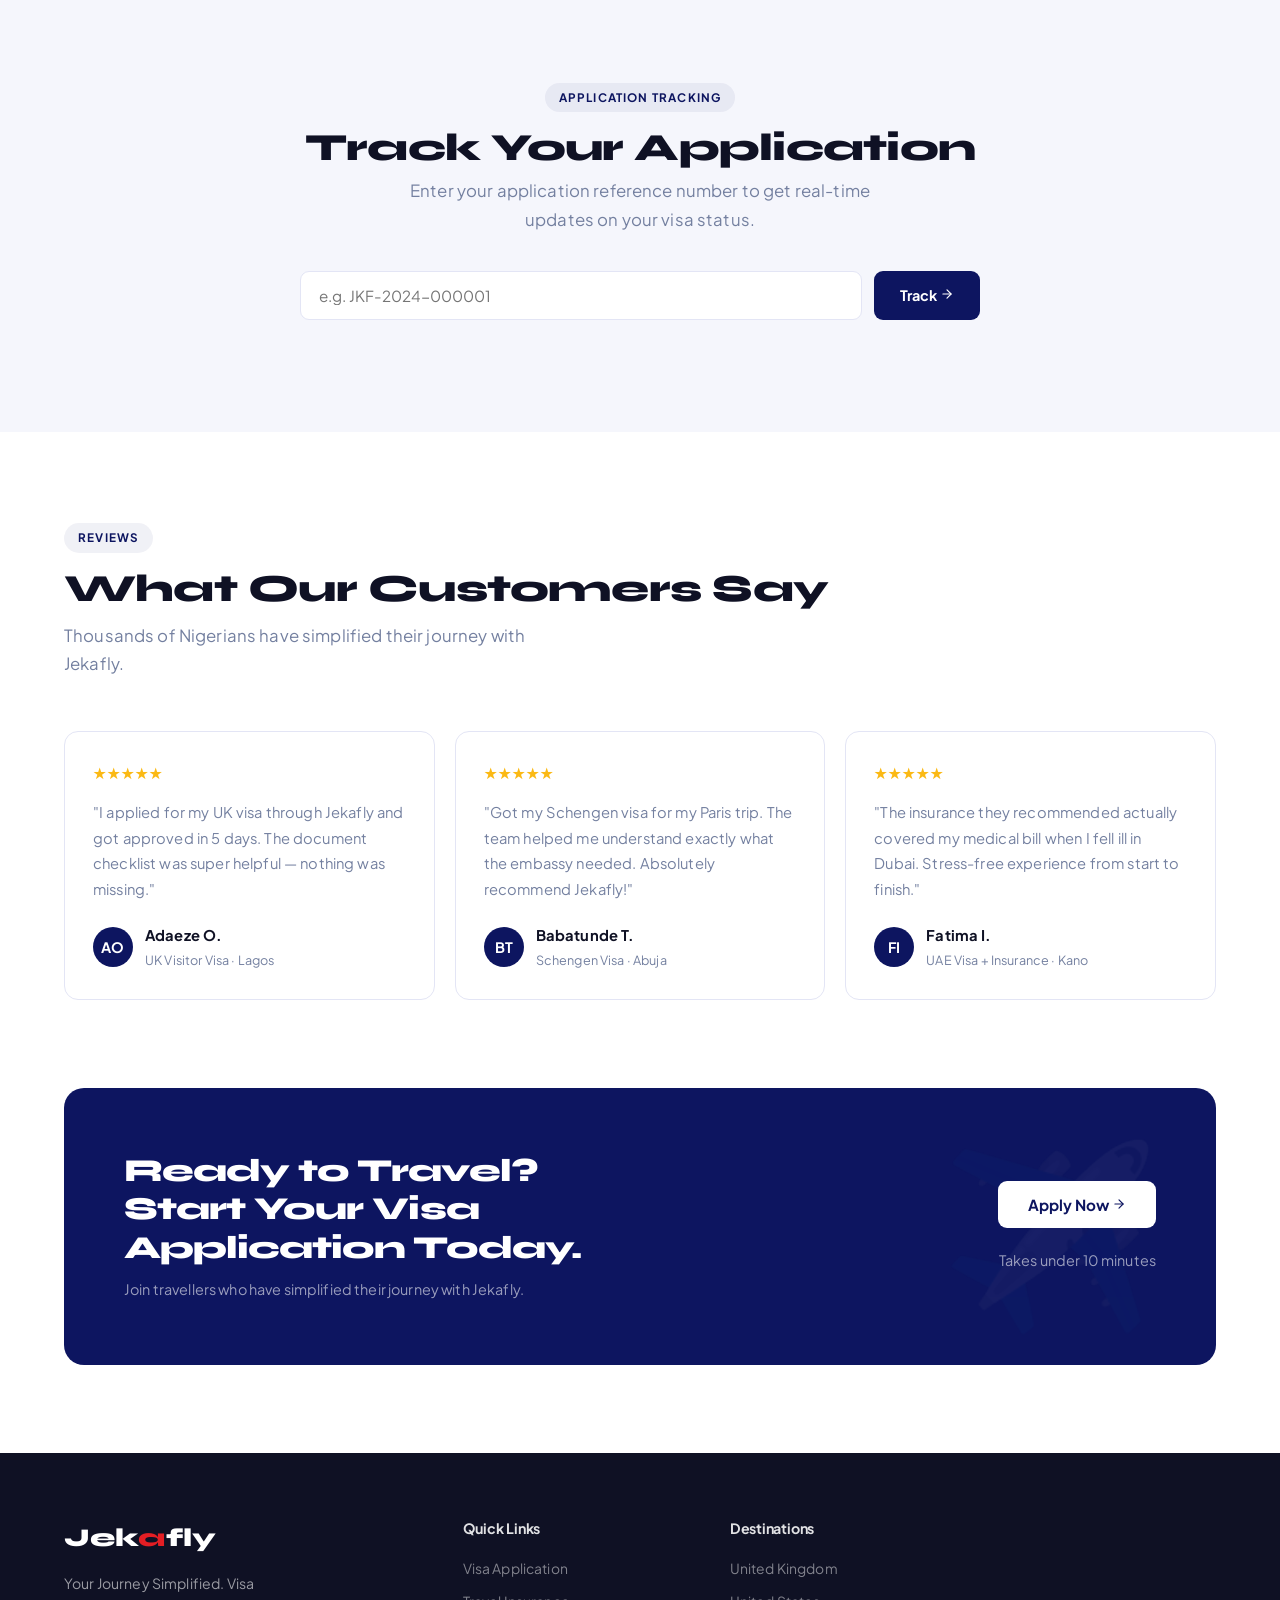
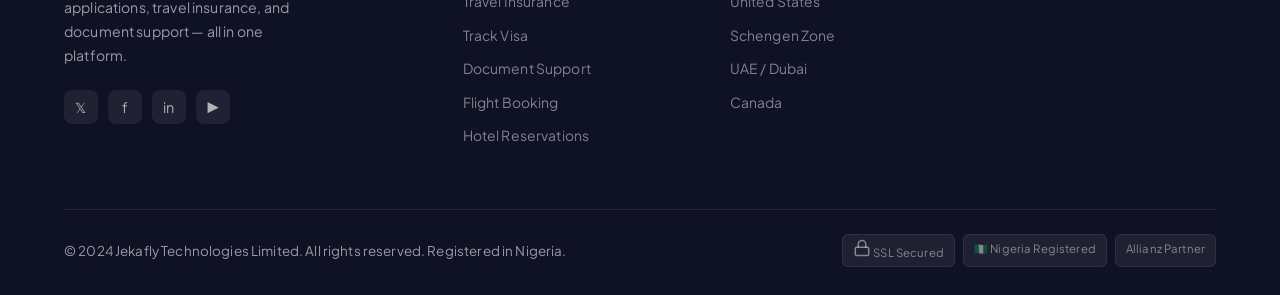
==== commit d6acdfa0: "Revert "mobile buttons fixes" T qa his reverts commit 6edeb35e7be99c1b5fe7496e735ee8f98596583e." ====
--- a/jekafly_connected/index.html
+++ b/jekafly_connected/index.html
@@ -16,8 +16,6 @@
             caches.keys().then(keys => keys.forEach(k => caches.delete(k)));
         }
     </script>
-    <link rel="preconnect" href="https://fonts.googleapis.com" />
-    <link rel="preconnect" href="https://fonts.gstatic.com" crossorigin />
     <link
         href="https://fonts.googleapis.com/css2?family=Plus+Jakarta+Sans:wght@300;400;500;600;700;800&family=Syne:wght@700;800&display=swap"
         rel="stylesheet" />
@@ -25,18 +23,6 @@
     <link rel="stylesheet" href="assets/css/hero-animation.css" />
     <link rel="stylesheet" href="assets/css/utilities.css" />
     <link rel="stylesheet" href="mobile.css" media="(max-width: 768px)" />
-    <style>
-        body {
-            font-family: 'Plus Jakarta Sans', -apple-system, BlinkMacSystemFont, 'Segoe UI', sans-serif;
-        }
-
-        h1,
-        h2,
-        h3,
-        h4 {
-            font-family: 'Syne', -apple-system, BlinkMacSystemFont, sans-serif;
-        }
-    </style>
 </head>
 
 <body>
@@ -85,20 +71,11 @@
         <a href="#insurance" onclick="closeNavMenu()">Insurance</a>
         <a href="#track" onclick="closeNavMenu()">Track Visa</a>
         <a href="#destinations" onclick="closeNavMenu()">Destinations</a>
-        <a href="affiliate.html" onclick="closeNavMenu()" class="nav-mob-admin-btn"
-            style="margin:8px 0 0;text-decoration:none;display:flex;align-items:center;justify-content:center;gap:7px;"><svg
-                width="14" height="14" viewBox="0 0 24 24" fill="none" stroke="currentColor" stroke-width="2"
-                stroke-linecap="round" stroke-linejoin="round">
-                <path d="M17 21v-2a4 4 0 0 0-4-4H5a4 4 0 0 0-4 4v2" />
-                <circle cx="9" cy="7" r="4" />
-                <line x1="23" y1="11" x2="17" y2="11" />
-                <line x1="20" y1="8" x2="20" y2="14" />
-            </svg> Become an Affiliate</a>
-        <div class="nav-mobile-cta" id="nav-mobile-cta"
-            style="display:grid;grid-template-columns:1fr 1fr;gap:8px;padding-top:8px;">
-            <button class="nav-mob-cta-btn" onclick="openModal('login');closeNavMenu()">Login</button>
-            <button class="nav-mob-cta-btn"
-                style="background:transparent!important;border:1.5px solid rgba(13,21,96,0.2)!important;color:#0D1560!important;box-shadow:none!important;"
+        <a href="affiliate.html" onclick="closeNavMenu()" class="nav-affiliate-link">Become an Affiliate</a>
+        <div class="nav-mobile-cta" id="nav-mobile-cta" style="display:flex;flex-direction:row;gap:10px;">
+            <button class="btn-outline" style="flex:1;width:auto;display:inline-block;"
+                onclick="openModal('login');closeNavMenu()">Login</button>
+            <button class="btn-primary" style="flex:1;width:auto;display:inline-block;"
                 onclick="openModal('register');closeNavMenu()">Get Started</button>
         </div>
     </div>
@@ -1112,6 +1089,7 @@
             } catch { }
         })();
 
+        // ── Hero review card cycle ─────────────────────────────────
         (function () {
             const fallbacks = [
                 { stars: 5, text: 'Jekafly made the whole process seamless.', name: 'Adaeze O.' },
@@ -1127,6 +1105,7 @@
             const auth = document.getElementById('hero-review-author');
             if (!card) return;
 
+            // Try loading live reviews after 1s
             setTimeout(() => {
                 fetch('https://jekafly-api-production.up.railway.app/api/v1/reviews')
                     .then(r => r.json())
@@ -1160,6 +1139,7 @@
         }());
     </script>
     <script>
+        // ── Hero slideshow + rotating headlines ──────────────────────
         const heroSlides = [
             { bg: 0, line1: 'Visa Applications,', line2: 'Simplified.' },
             { bg: 1, line1: 'Travel the World,', line2: 'Stress-Free.' },
@@ -1303,10 +1283,9 @@
 
     <script>
         (function () {
-            const _isMob = window.matchMedia('(max-width: 768px)').matches;
-            if (!_isMob) return;
-
-
+            if (window.innerWidth > 768) return;
+
+            /* ── ACCORDION: Why Jekafly Visa ──────────────────────── */
             function initInfoList() {
                 const items = document.querySelectorAll('.info-list li');
                 items.forEach(li => {
@@ -1324,7 +1303,7 @@
                 });
             }
 
-
+            /* ── ACCORDION: Insurance plans ──────────────────────── */
             function initInsurancePlans() {
                 const plans = document.querySelectorAll('.ins-plan');
                 plans.forEach(plan => {
@@ -1336,9 +1315,9 @@
                 });
             }
 
-
+            /* ── TESTIMONIALS: CSS infinite marquee ──────────────── */
             function initTestiCarousel() {
-                if (!window.matchMedia('(max-width: 768px)').matches) return;
+                if (window.innerWidth > 768) return;
                 const grid = document.getElementById('testi-grid');
                 if (!grid) return;
                 const cards = Array.from(grid.querySelectorAll('.testi-card'));
@@ -1356,6 +1335,7 @@
 
                 const speed = cards.length * 12;
 
+                // Wrap in a clipping container
                 const wrapper = document.createElement('div');
                 wrapper.id = 'testi-wrapper';
                 wrapper.style.cssText = 'overflow:hidden;width:100%;margin-top:20px;';
@@ -1393,7 +1373,7 @@
                 }
             }
 
-
+            /* ── SCROLL FADE-IN — target everything ──────────────── */
             function initScrollFade() {
                 const selectors = [
                     '.service-card',
@@ -1450,6 +1430,7 @@
     </script>
 
     <script>
+        // ── Consultation modal ────────────────────────────────────────────────
         const CONSULT_PACKAGES = {
             standard: { name: 'Standard Consultation', amount: 15000 },
             priority: { name: 'Priority Consultation', amount: 25000 },
@@ -1579,6 +1560,7 @@
             window.location.href = 'payment.html';
         }
     </script>
+
 
     <script>
         (function () {
--- a/jekafly_connected/assets/css/styles.css
+++ b/jekafly_connected/assets/css/styles.css
@@ -27,16 +27,11 @@
     margin: 0;
     padding: 0;
     box-sizing: border-box;
-    -webkit-tap-highlight-color: transparent;
 }
 
 html {
-    font-size: 16px;
     scroll-behavior: smooth;
     scroll-padding-top: 72px;
-    -webkit-text-size-adjust: 100%;
-    -moz-text-size-adjust: 100%;
-    text-size-adjust: 100%;
 }
 
 :focus-visible {
@@ -46,50 +41,17 @@
 }
 
 body {
-    font-family: 'Plus Jakarta Sans', -apple-system, BlinkMacSystemFont, 'Segoe UI', Roboto, sans-serif;
+    font-family: 'Plus Jakarta Sans', sans-serif;
     font-size: 1.125rem;
     color: var(--text);
     background: var(--white);
     overflow-x: hidden;
     -webkit-font-smoothing: antialiased;
-    -moz-osx-font-smoothing: grayscale;
     line-height: 1.65;
 }
 
 body.modal-open {
     overflow: hidden;
-}
-
-input,
-textarea,
-select,
-button {
-    font-family: inherit;
-    font-size: inherit;
-    color: inherit;
-    box-sizing: border-box;
-}
-
-input[type="date"]::-webkit-calendar-picker-indicator {
-    opacity: 0.5;
-    cursor: pointer;
-}
-
-input::-webkit-input-placeholder,
-textarea::-webkit-input-placeholder { color: #B8C0D8; opacity: 1; }
-input::-moz-placeholder,
-textarea::-moz-placeholder { color: #B8C0D8; opacity: 1; }
-input::placeholder,
-textarea::placeholder { color: #B8C0D8; opacity: 1; }
-
-a {
-    color: inherit;
-    text-decoration: none;
-}
-
-img {
-    max-width: 100%;
-    display: block;
 }
 
 nav {
@@ -1886,20 +1848,23 @@
     top: 68px;
     left: 0;
     right: 0;
+    bottom: 0;
     background: rgba(255, 255, 255, 0.99);
     backdrop-filter: blur(20px);
     -webkit-backdrop-filter: blur(20px);
     border-bottom: 1.5px solid var(--border);
-    padding: 8px 5% 24px;
+    padding: 8px 0 0;
     z-index: 999;
     display: flex;
     flex-direction: column;
+    align-items: stretch;
     gap: 0;
     box-shadow: 0 16px 40px rgba(10, 31, 68, 0.1);
     opacity: 0;
     pointer-events: none;
     transform: translateY(-10px);
     transition: opacity .22s ease, transform .22s ease;
+    overflow: hidden;
 }
 
 .nav-mobile-drawer.open {
@@ -2460,23 +2425,16 @@
     border-color: #0d1560 !important;
 }
 
-#nav-mobile-drawer .nav-affiliate-link,
-#nav-mobile-drawer .nav-mob-admin-btn {
-    display: inline-flex !important;
-    align-items: center;
-    gap: 8px;
-    width: 100% !important;
-    align-self: flex-start;
-    margin: 8px 0 4px;
-    padding: 9px 16px !important;
-    border-radius: 100px !important;
-    font-size: 0.82rem !important;
-    font-weight: 700 !important;
-    letter-spacing: -0.01em;
+#nav-mobile-drawer .nav-affiliate-link {
+    display: block;
+    margin: 4px 0;
+    padding: 10px 18px !important;
+    border-radius: 10px !important;
+    font-size: 0.95rem;
     border: 1.5px solid rgba(13, 21, 96, 0.15) !important;
     background: rgba(13, 21, 96, 0.05) !important;
     color: #0d1560 !important;
-    text-decoration: none;
+    font-weight: 700 !important;
 }
 
 .reveal {
@@ -2504,4 +2462,118 @@
 
 .reveal-delay-4 {
     transition-delay: 0.32s;
+}
+
+.nav-mob-menu {
+    display: flex;
+    flex-direction: column;
+    width: 100%;
+    box-sizing: border-box;
+    padding: 4px 18px 0;
+}
+
+.nav-mob-list {
+    display: flex;
+    flex-direction: column;
+    width: 100%;
+}
+
+.nav-mob-row {
+    display: flex !important;
+    flex-direction: row !important;
+    align-items: center !important;
+    gap: 12px !important;
+    width: 100% !important;
+    padding: 14px 0 !important;
+    background: transparent;
+    border: none;
+    border-bottom: 1px solid #F0F2FA;
+    cursor: pointer;
+    font-family: 'Plus Jakarta Sans', sans-serif;
+    text-align: left;
+    box-sizing: border-box;
+}
+
+.nav-mob-row:last-child {
+    border-bottom: none;
+}
+
+.nav-mob-row-icon {
+    width: 32px !important;
+    height: 32px !important;
+    border-radius: 8px;
+    display: flex !important;
+    align-items: center !important;
+    justify-content: center !important;
+    flex-shrink: 0 !important;
+}
+
+.nav-mob-row-label {
+    font-size: 0.88rem !important;
+    font-weight: 600 !important;
+    color: #1A2040 !important;
+    letter-spacing: -0.01em;
+    flex: 1;
+    text-align: left !important;
+    white-space: nowrap;
+}
+
+.nav-mob-row-arrow {
+    color: #D0D6E8;
+    flex-shrink: 0;
+}
+
+.nav-mob-action-row {
+    display: grid !important;
+    grid-template-columns: 1fr 1fr !important;
+    gap: 8px;
+    width: 100% !important;
+    box-sizing: border-box !important;
+}
+
+.nav-mob-cta-btn {
+    display: flex !important;
+    align-items: center !important;
+    justify-content: center !important;
+    gap: 6px;
+    padding: 12px 8px !important;
+    background: linear-gradient(135deg, #0D1560 0%, #1C2FBF 100%) !important;
+    color: white !important;
+    border: none !important;
+    border-radius: 12px !important;
+    font-family: 'Plus Jakarta Sans', sans-serif !important;
+    font-size: 0.8rem !important;
+    font-weight: 700 !important;
+    letter-spacing: -0.01em;
+    text-decoration: none !important;
+    text-align: center !important;
+    width: 100% !important;
+    min-width: 0 !important;
+    box-sizing: border-box !important;
+    cursor: pointer;
+}
+
+.nav-mob-logout-btn {
+    display: flex !important;
+    align-items: center !important;
+    justify-content: center !important;
+    gap: 6px;
+    padding: 12px 8px !important;
+    background: transparent !important;
+    border: 1.5px solid rgba(227, 30, 36, 0.25) !important;
+    border-radius: 12px !important;
+    font-family: 'Plus Jakarta Sans', sans-serif !important;
+    font-size: 0.8rem !important;
+    font-weight: 700 !important;
+    letter-spacing: -0.01em;
+    color: #E31E24 !important;
+    cursor: pointer !important;
+    text-align: center !important;
+    width: 100% !important;
+    min-width: 0 !important;
+    box-sizing: border-box !important;
+}
+
+.nav-mob-admin-btn {
+    margin-bottom: 14px;
 }
--- a/jekafly_connected/mobile.css
+++ b/jekafly_connected/mobile.css
@@ -133,12 +133,11 @@
     }
 
     .nav-mobile-drawer>a {
-        font-size: 0.95rem;
-        font-weight: 600;
-        padding: 10px 2px;
+        font-size: 1.05rem;
+        font-weight: 600;
+        padding: 15px 2px;
         border-bottom: 1px solid var(--off-white);
         color: var(--text);
-        letter-spacing: -0.01em;
     }
 
     .nav-mobile-cta {
@@ -157,24 +156,11 @@
     .nav-mobile-cta button,
     .nav-mobile-user a,
     .nav-mobile-user button {
-        border-radius: 13px;
-        padding: 13px 8px;
-        font-size: 0.85rem;
+        border-radius: 14px;
+        padding: 14px;
+        font-size: 0.95rem;
         font-weight: 700;
-        letter-spacing: -0.01em;
-    }
-
-    .nav-mobile-cta .btn-primary {
-        background: linear-gradient(135deg, #0D1560 0%, #1C2FBF 100%) !important;
-        border: none !important;
-        color: white !important;
-        box-shadow: 0 3px 12px rgba(13, 21, 96, 0.25);
-    }
-
-    .nav-mobile-cta .btn-outline {
-        background: transparent !important;
-        border: 1.5px solid rgba(13, 21, 96, 0.2) !important;
-        color: #0D1560 !important;
+        letter-spacing: 0.01em;
     }
 
 
@@ -2557,44 +2543,58 @@
         max-height: 92vh;
         overflow-y: auto;
         -webkit-overflow-scrolling: touch;
-        padding-bottom: env(safe-area-inset-bottom, 24px);
-    }
-
-    .nav-mobile-drawer:not(:has(.nav-mob-menu)) {
-        max-height: fit-content;
-    }
-
+        padding-left: 0 !important;
+        padding-right: 0 !important;
+        padding-bottom: 32px;
+    }
 
     .nav-mob-menu {
         display: flex;
         flex-direction: column;
-        padding: 4px 0 0;
-        min-height: 0;
-    }
-
+        width: 100%;
+        box-sizing: border-box;
+        height: 100%;
+        overflow: hidden;
+    }
+
+    .nav-mob-scroll {
+        flex: 1;
+        overflow-y: auto;
+        -webkit-overflow-scrolling: touch;
+        padding: 4px 18px 0;
+    }
+
+    .nav-mob-footer {
+        flex-shrink: 0;
+        padding: 12px 18px 24px;
+        border-top: 1px solid #EEF0F8;
+        background: transparent;
+    }
 
     .nav-mob-user-row {
         display: flex;
         align-items: center;
-        gap: 14px;
-        padding: 18px 4px 20px;
+        gap: 12px;
+        padding: 12px 0 14px;
+        border-bottom: 1.5px solid #EEF0F8;
+        margin-bottom: 2px;
     }
 
     .nav-mob-avatar {
-        width: 46px;
-        height: 46px;
-        border-radius: 13px;
+        width: 44px;
+        height: 44px;
+        border-radius: 12px;
         background: linear-gradient(135deg, #0D1560 0%, #1C2FBF 100%);
         color: white;
         font-family: 'Plus Jakarta Sans', sans-serif;
-        font-size: 0.9rem;
+        font-size: 0.88rem;
         font-weight: 800;
         letter-spacing: -0.02em;
         display: flex;
         align-items: center;
         justify-content: center;
         flex-shrink: 0;
-        box-shadow: 0 3px 12px rgba(13, 21, 96, 0.3);
+        box-shadow: 0 3px 10px rgba(13, 21, 96, 0.25);
     }
 
     .nav-mob-user-text {
@@ -2606,7 +2606,7 @@
 
     .nav-mob-name {
         font-family: 'Plus Jakarta Sans', sans-serif;
-        font-size: 0.95rem;
+        font-size: 0.92rem;
         font-weight: 700;
         color: #0D1560;
         letter-spacing: -0.02em;
@@ -2616,7 +2616,7 @@
     }
 
     .nav-mob-email {
-        font-size: 0.78rem;
+        font-size: 0.75rem;
         color: #9BA5C0;
         letter-spacing: -0.01em;
         white-space: nowrap;
@@ -2624,44 +2624,47 @@
         text-overflow: ellipsis;
     }
 
-
     .nav-mob-divider {
         height: 1px;
         background: #EEF0F8;
         margin: 0 -4px;
     }
 
-
     .nav-mob-list {
         display: flex;
         flex-direction: column;
+        padding: 6px 0;
+        gap: 0;
+    }
+
+    .nav-mob-row {
+        display: flex;
+        align-items: center;
+        gap: 12px;
+        width: 100%;
         padding: 8px 0;
-        gap: 1px;
-    }
-
-    .nav-mob-row {
-        display: flex;
-        align-items: center;
-        gap: 13px;
-        width: 100%;
-        padding: 11px 8px;
         background: transparent;
         border: none;
-        border-radius: 12px;
+        border-bottom: 1px solid #F0F2FA;
+        border-radius: 0;
         cursor: pointer;
         font-family: 'Plus Jakarta Sans', sans-serif;
         text-align: left;
         transition: background .14s;
     }
 
+    .nav-mob-row:last-child {
+        border-bottom: none;
+    }
+
     .nav-mob-row:active {
-        background: rgba(13, 21, 96, 0.05);
+        background: rgba(13, 21, 96, 0.04);
     }
 
     .nav-mob-row-icon {
-        width: 34px;
-        height: 34px;
-        border-radius: 9px;
+        width: 32px;
+        height: 32px;
+        border-radius: 8px;
         display: flex;
         align-items: center;
         justify-content: center;
@@ -2669,11 +2672,12 @@
     }
 
     .nav-mob-row-label {
-        flex: 1;
-        font-size: 0.9rem;
+        font-size: 0.88rem;
         font-weight: 600;
         color: #1A2040;
         letter-spacing: -0.01em;
+        flex: 1;
+        text-align: left;
     }
 
     .nav-mob-row-arrow {
@@ -2681,84 +2685,79 @@
         flex-shrink: 0;
     }
 
-
-    .nav-mob-cta-btn {
-        display: flex;
-        align-items: center;
-        justify-content: center;
-        width: 100%;
-        margin: 14px 0 6px;
-        padding: 14px;
-        background: linear-gradient(135deg, #0D1560 0%, #1C2FBF 100%);
-        color: white;
-        border-radius: 14px;
-        font-family: 'Plus Jakarta Sans', sans-serif;
-        font-size: 0.92rem;
-        font-weight: 700;
-        letter-spacing: -0.01em;
-        text-decoration: none;
-        box-shadow: 0 4px 16px rgba(13, 21, 96, 0.28);
-        transition: opacity .15s, transform .15s;
-    }
-
-    .nav-mob-cta-btn:active {
-        opacity: 0.9;
-        transform: scale(0.99);
-    }
-
-
-    .nav-mob-footer {
-        display: flex;
-        flex-direction: column;
-        gap: 8px;
-        padding-top: 14px;
-    }
-
     .nav-mob-admin-btn {
         display: flex;
         align-items: center;
         justify-content: center;
         gap: 7px;
-        padding: 12px;
+        padding: 10px;
         background: rgba(13, 21, 96, 0.05);
         border: 1.5px solid rgba(13, 21, 96, 0.1);
         border-radius: 12px;
         font-family: 'Plus Jakarta Sans', sans-serif;
-        font-size: 0.87rem;
+        font-size: 0.83rem;
         font-weight: 700;
         color: #0D1560;
         text-decoration: none;
         letter-spacing: -0.01em;
         transition: background .14s;
-    }
-
-    .nav-mob-admin-btn:active {
-        background: rgba(13, 21, 96, 0.09);
+        margin-bottom: 14px;
+    }
+
+    .nav-mob-action-row {
+        display: grid;
+        grid-template-columns: 1fr 1fr;
+        gap: 8px;
+        width: 100%;
+    }
+
+    .nav-mob-cta-btn {
+        display: flex;
+        align-items: center;
+        justify-content: center;
+        gap: 6px;
+        padding: 13px 4px;
+        background: linear-gradient(135deg, #0D1560 0%, #1C2FBF 100%);
+        color: white;
+        border-radius: 13px;
+        font-family: 'Plus Jakarta Sans', sans-serif;
+        font-size: 0.82rem;
+        font-weight: 700;
+        letter-spacing: -0.01em;
+        text-decoration: none;
+        text-align: center;
+        box-shadow: 0 3px 12px rgba(13, 21, 96, 0.25);
+        transition: opacity .15s;
+        width: 100%;
+        min-width: 0;
+        box-sizing: border-box;
     }
 
     .nav-mob-logout-btn {
         display: flex;
         align-items: center;
         justify-content: center;
-        gap: 7px;
-        width: 100%;
-        padding: 12px;
+        gap: 6px;
+        padding: 13px 4px;
         background: rgba(227, 30, 36, 0.05);
-        border: 1.5px solid rgba(227, 30, 36, 0.15);
-        border-radius: 12px;
+        border: 1.5px solid rgba(227, 30, 36, 0.18);
+        border-radius: 13px;
         font-family: 'Plus Jakarta Sans', sans-serif;
-        font-size: 0.87rem;
+        font-size: 0.82rem;
         font-weight: 700;
         color: #E31E24;
         cursor: pointer;
         letter-spacing: -0.01em;
+        text-align: center;
+        width: 100%;
+        min-width: 0;
+        box-sizing: border-box;
         transition: background .14s;
     }
 
-    .nav-mob-logout-btn:active {
-        background: rgba(227, 30, 36, 0.1);
-    }
-
+    .nav-mobile-drawer>a {
+        display: none;
+    }
 
     .dash-mobile-tabbar,
     .dash-more-drawer,
@@ -2766,189 +2765,143 @@
     #dash-tabbar {
         display: none !important;
     }
-}
-
-@media (max-width: 768px) {
-
-    .nav-mob-action-row {
-        display: grid;
-        grid-template-columns: 1fr 1fr;
-        gap: 8px;
-        margin-top: 0;
-    }
-
-
-    .nav-mob-cta-btn {
-        display: flex;
-        align-items: center;
-        justify-content: center;
-        gap: 6px;
-        padding: 13px 10px;
-        background: linear-gradient(135deg, #0D1560 0%, #1C2FBF 100%);
-        color: white;
-        border-radius: 13px;
-        font-family: 'Plus Jakarta Sans', sans-serif;
-        font-size: 0.83rem;
-        font-weight: 700;
-        letter-spacing: -0.01em;
-        text-decoration: none;
-        box-shadow: 0 3px 12px rgba(13, 21, 96, 0.25);
-        text-align: center;
-        transition: opacity .15s, transform .15s;
-    }
-
-    .nav-mob-cta-btn:active {
-        opacity: 0.88;
-        transform: scale(0.98);
-    }
-
-
-    .nav-mob-logout-btn {
-        display: flex;
-        align-items: center;
-        justify-content: center;
-        gap: 6px;
-        width: 100%;
-        padding: 13px 10px;
-        background: rgba(227, 30, 36, 0.05);
-        border: 1.5px solid rgba(227, 30, 36, 0.18);
-        border-radius: 13px;
-        font-family: 'Plus Jakarta Sans', sans-serif;
-        font-size: 0.83rem;
-        font-weight: 700;
-        color: #E31E24;
-        cursor: pointer;
-        letter-spacing: -0.01em;
-        transition: background .14s;
-    }
-
-    .nav-mob-logout-btn:active {
-        background: rgba(227, 30, 36, 0.1);
-    }
-
-
-    .nav-mob-footer {
-        display: flex;
-        flex-direction: column;
-        gap: 8px;
-        padding-top: 14px;
-    }
-
-
-    .dash-search-wrap {
-        display: flex;
-        align-items: center;
-        gap: 8px;
-        flex: 1;
-    }
-
-    .dash-search-field {
-        position: relative;
-        flex: 1;
-    }
-
-    .dash-search-icon {
-        position: absolute;
-        left: 11px;
-        top: 50%;
-        transform: translateY(-50%);
-        color: #9BA5C0;
-        pointer-events: none;
-    }
 
     .dash-search-input {
-        width: 100%;
-        padding: 9px 12px 9px 33px;
-        border: 1.5px solid #E3E5F5;
-        border-radius: 10px;
-        font-family: 'Plus Jakarta Sans', sans-serif;
-        font-size: 0.875rem;
-        color: #0F1124;
-        background: #F8F9FE;
-        outline: none;
-        transition: all .18s;
-        box-shadow: inset 0 1px 3px rgba(13, 21, 96, 0.04);
-    }
-
-    .dash-search-input:focus {
-        border-color: #0D1560;
-        background: white;
-        box-shadow: 0 0 0 3px rgba(13, 21, 96, 0.08);
-    }
-
-
-    .table-header {
-        flex-wrap: wrap;
-        gap: 10px;
-    }
-
-    .table-header h3 {
-        flex-shrink: 0;
+        font-size: 16px !important;
     }
 
     .dash-search-wrap {
         width: 100%;
     }
-
-
-    .dash-pagination {
-        padding: 12px 16px;
-        display: flex;
-        flex-direction: column;
-        align-items: stretch;
+}
+
+@media (max-width: 768px) {
+
+
+    .dash-stats,
+    .stat-cards {
+        grid-template-columns: repeat(2, 1fr);
+        gap: 8px;
+        margin-bottom: 16px;
+    }
+
+    .stat-card {
+        padding: 12px 14px;
+        border-radius: 12px;
+    }
+
+    .stat-icon {
+        width: 28px;
+        height: 28px;
+        border-radius: 7px;
+        font-size: 0.9rem;
+        margin-bottom: 6px;
+        padding: 0;
+    }
+
+    .stat-value {
+        font-size: 1.2rem;
+        letter-spacing: -0.03em;
+        margin-bottom: 2px;
+    }
+
+    .stat-label {
+        font-size: 0.62rem;
+        letter-spacing: 0.04em;
+    }
+
+
+    .admin-stats {
+        grid-template-columns: repeat(2, 1fr);
+        gap: 8px;
+        margin-bottom: 16px;
+    }
+
+    .astat {
+        padding: 12px 14px;
+        border-radius: 12px;
+    }
+
+    .astat-icon {
+        width: 28px;
+        height: 28px;
+        border-radius: 7px;
+        margin-bottom: 8px;
+    }
+
+    .astat-val {
+        font-size: 1.2rem;
+        letter-spacing: -0.03em;
+        margin-bottom: 2px;
+    }
+
+    .astat-lbl {
+        font-size: 0.62rem;
+        letter-spacing: 0.02em;
+    }
+
+
+    .rev-card {
+        padding: 18px 16px 14px;
+        border-radius: 14px;
+        margin-bottom: 14px;
+    }
+
+    .rev-card-eyebrow {
+        font-size: 0.6rem;
+        letter-spacing: .1em;
+    }
+
+    .rev-card-total {
+        font-size: 1.6rem;
+    }
+
+    .rev-card-sub {
+        font-size: 0.72rem;
+    }
+
+    .rev-card-badge {
+        font-size: 0.62rem;
+        padding: 4px 9px;
+    }
+
+    .rev-card-header {
+        margin-bottom: 14px;
+    }
+
+    .rev-bars {
+        height: 80px;
+        gap: 4px;
+    }
+
+    .rev-bar {
+        border-radius: 4px 4px 0 0;
+    }
+
+    .rev-bar-val {
+        font-size: 0;
+    }
+
+    .rev-label {
+        font-size: 0.55rem;
+        letter-spacing: 0;
+    }
+
+    .rev-labels {
+        gap: 4px;
+    }
+
+    .rev-footer {
         gap: 10px;
-    }
-
-    .dash-page-info {
-        font-size: 0.78rem;
-        color: #9BA5C0;
-        text-align: center;
-    }
-
-    .dash-page-btns {
-        display: flex;
-        justify-content: center;
-        gap: 5px;
-        flex-wrap: wrap;
-    }
-
-    .dash-page-btn {
-        min-width: 36px;
-        height: 36px;
-        padding: 0 10px;
-        font-size: 0.82rem;
-        border-radius: 9px;
-        display: inline-flex;
-        align-items: center;
-        justify-content: center;
-        border: 1.5px solid #E3E5F5;
-        background: white;
-        color: #3A4060;
-        font-weight: 600;
-        cursor: pointer;
-        font-family: 'Plus Jakarta Sans', sans-serif;
-        transition: all .15s;
-    }
-
-    .dash-page-btn.active {
-        background: linear-gradient(135deg, #0D1560, #1520A0);
-        border-color: #0D1560;
-        color: white;
-        box-shadow: 0 2px 8px rgba(13, 21, 96, 0.25);
-    }
-
-    .dash-page-btn.disabled {
-        opacity: 0.35;
-        cursor: default;
-    }
-
-    .dash-page-ellipsis {
-        display: inline-flex;
-        align-items: center;
-        justify-content: center;
-        width: 28px;
-        height: 36px;
-        color: #9BA5C0;
-        font-size: 0.85rem;
+        margin-top: 12px;
+        padding-top: 12px;
+    }
+
+    .rev-foot-label {
+        font-size: 0.6rem;
+    }
+
+    .rev-foot-val {
+        font-size: 0.9rem;
     }
 }
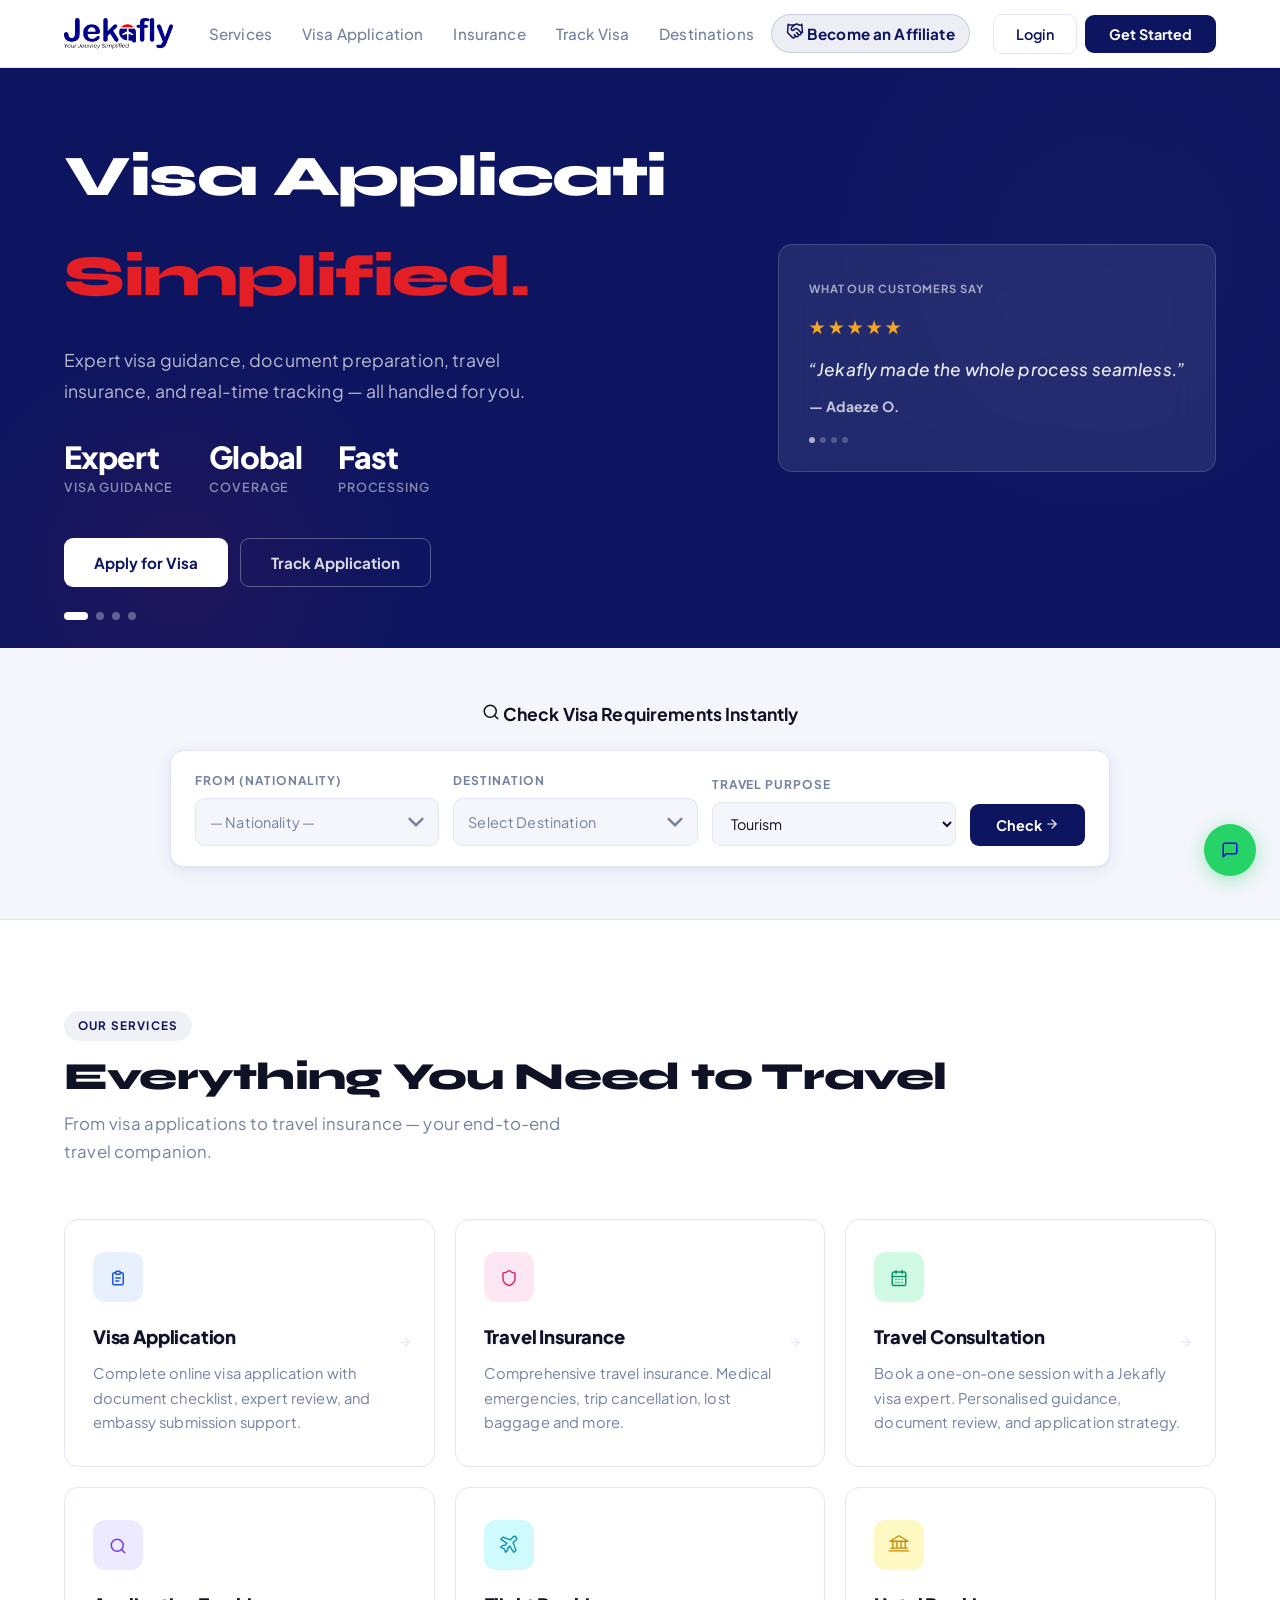
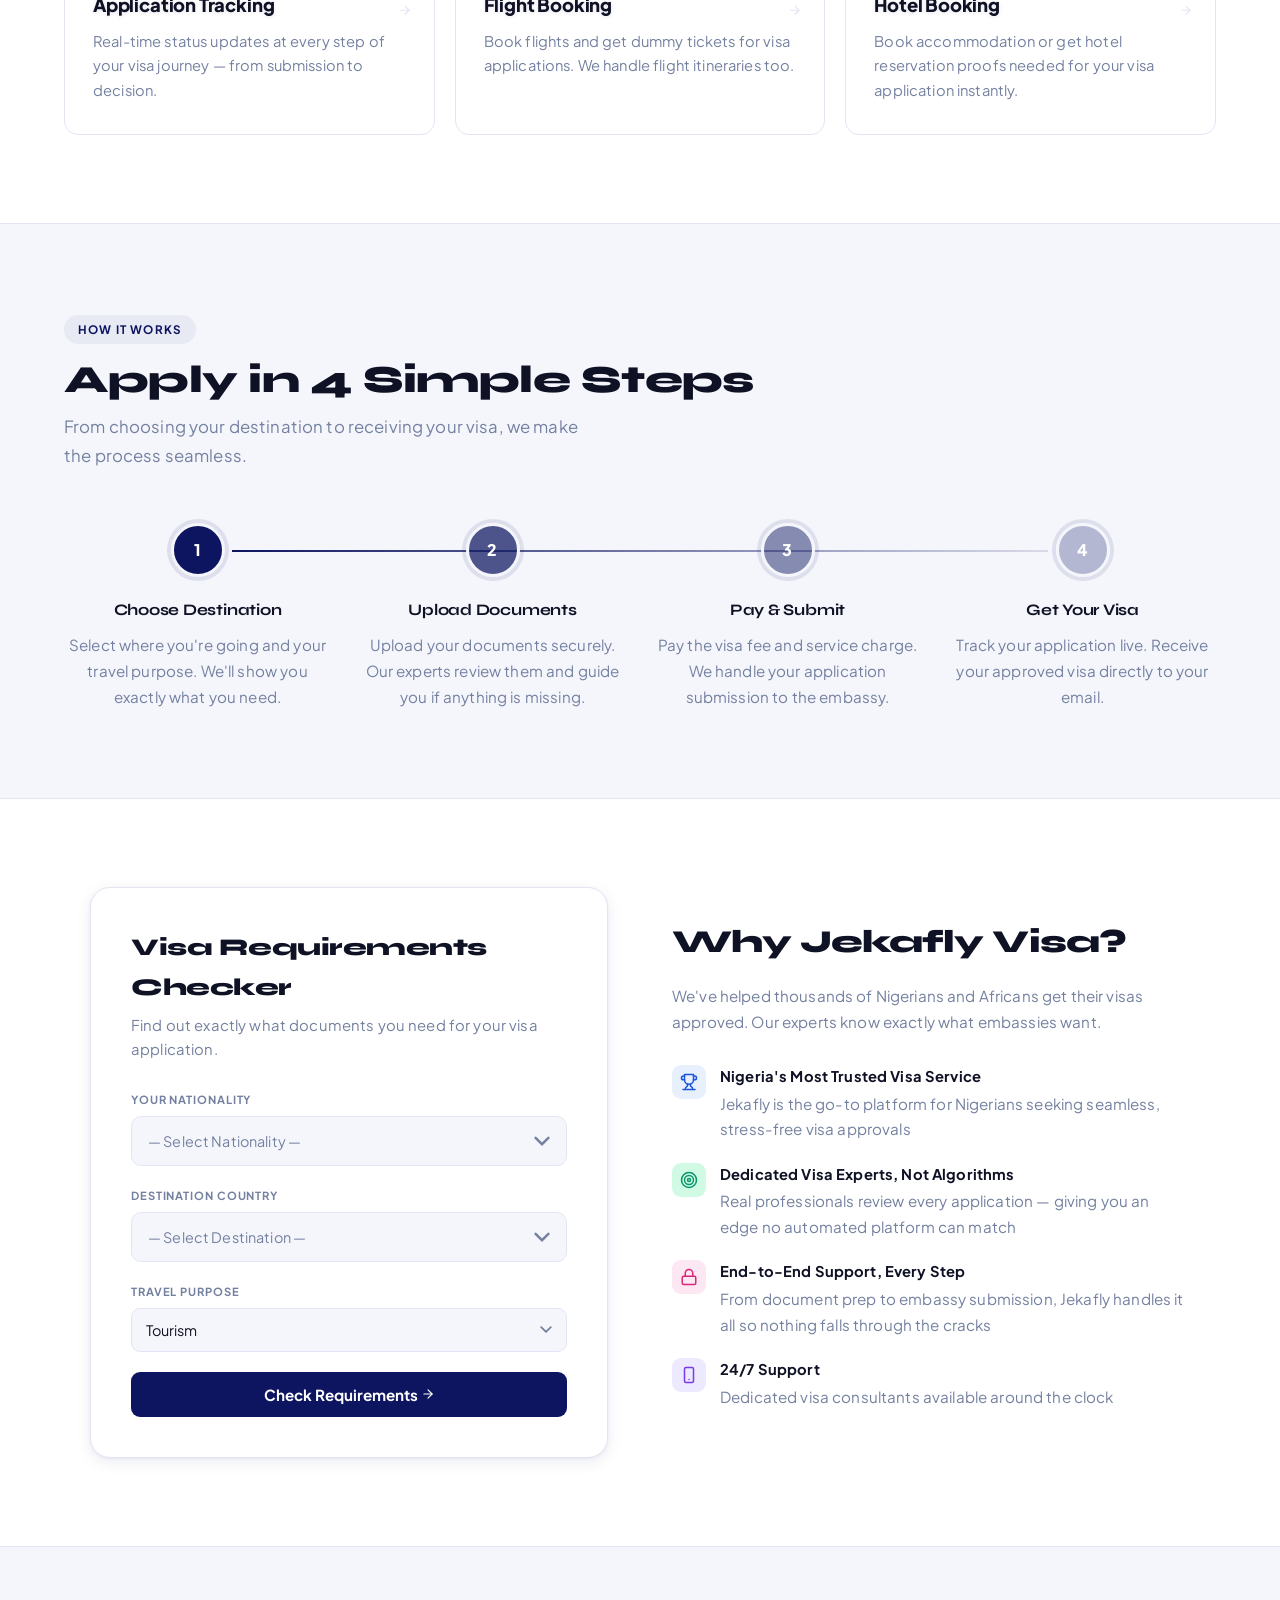
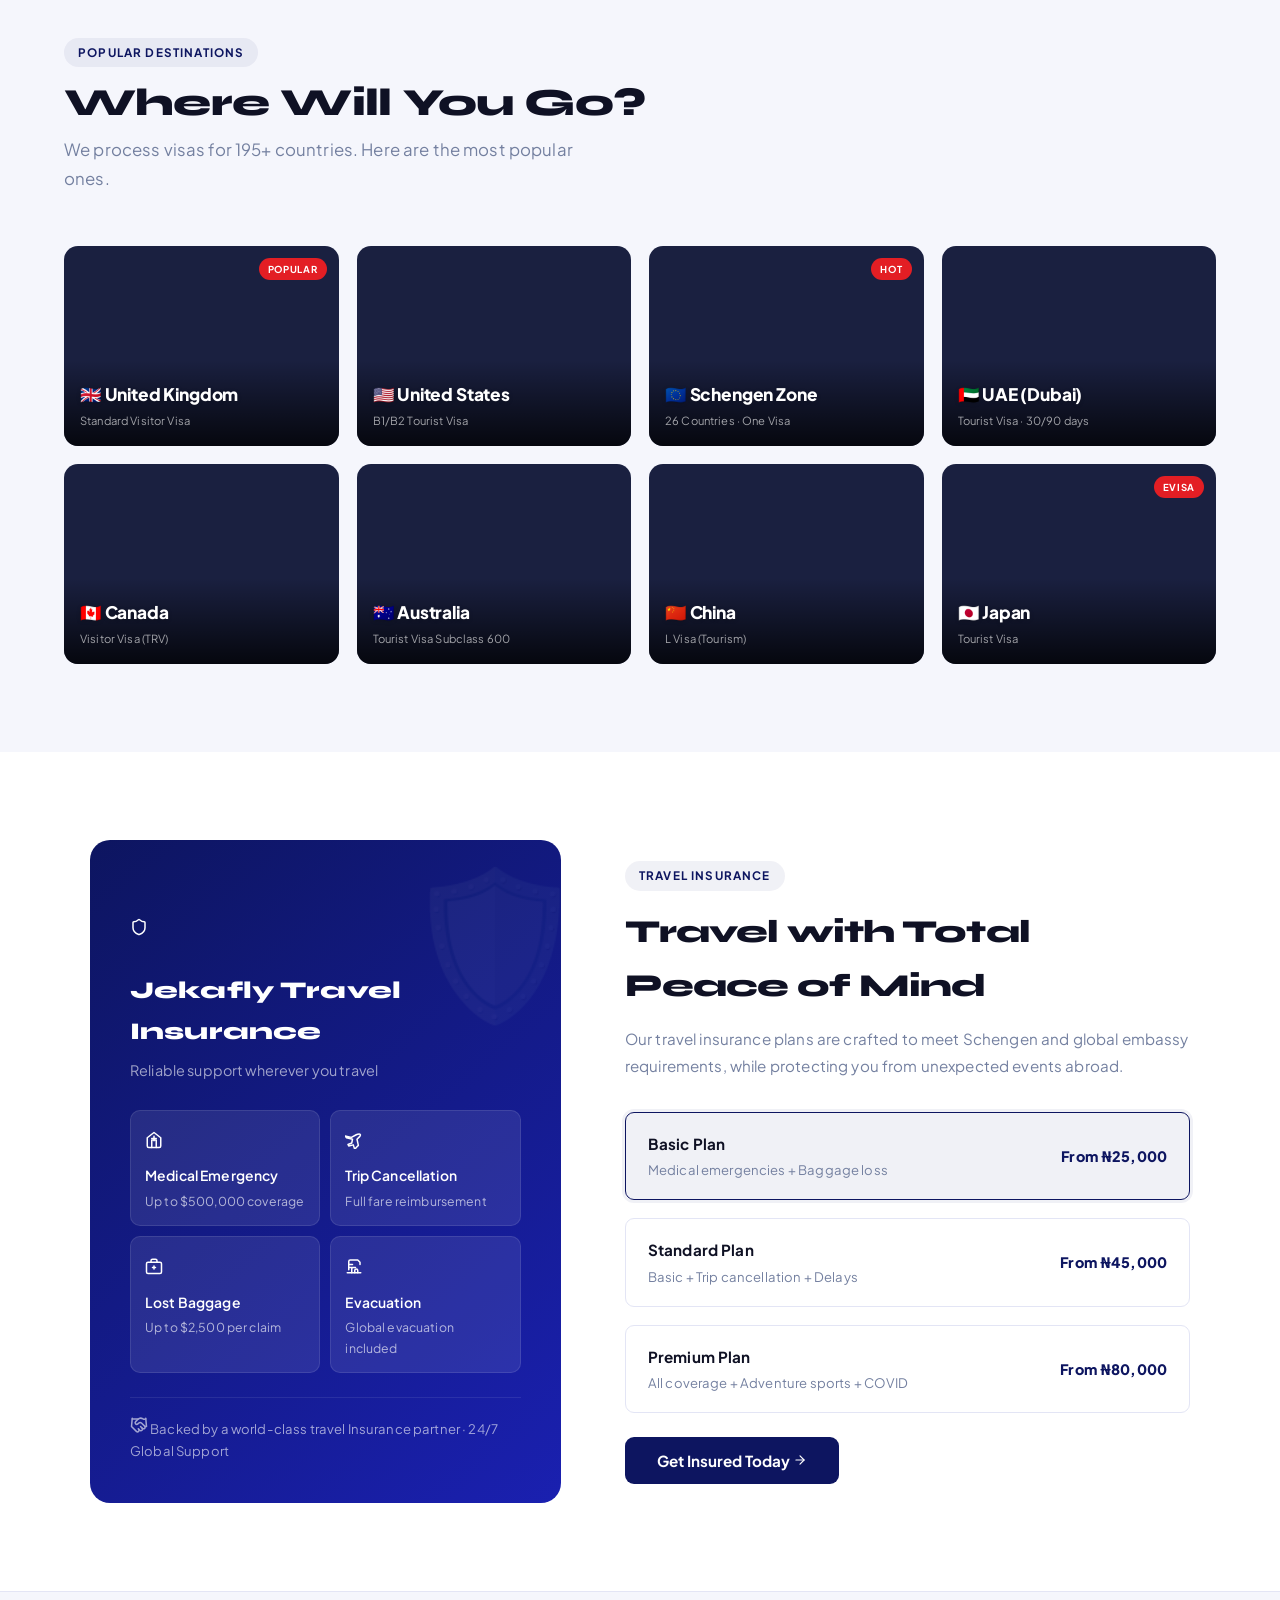
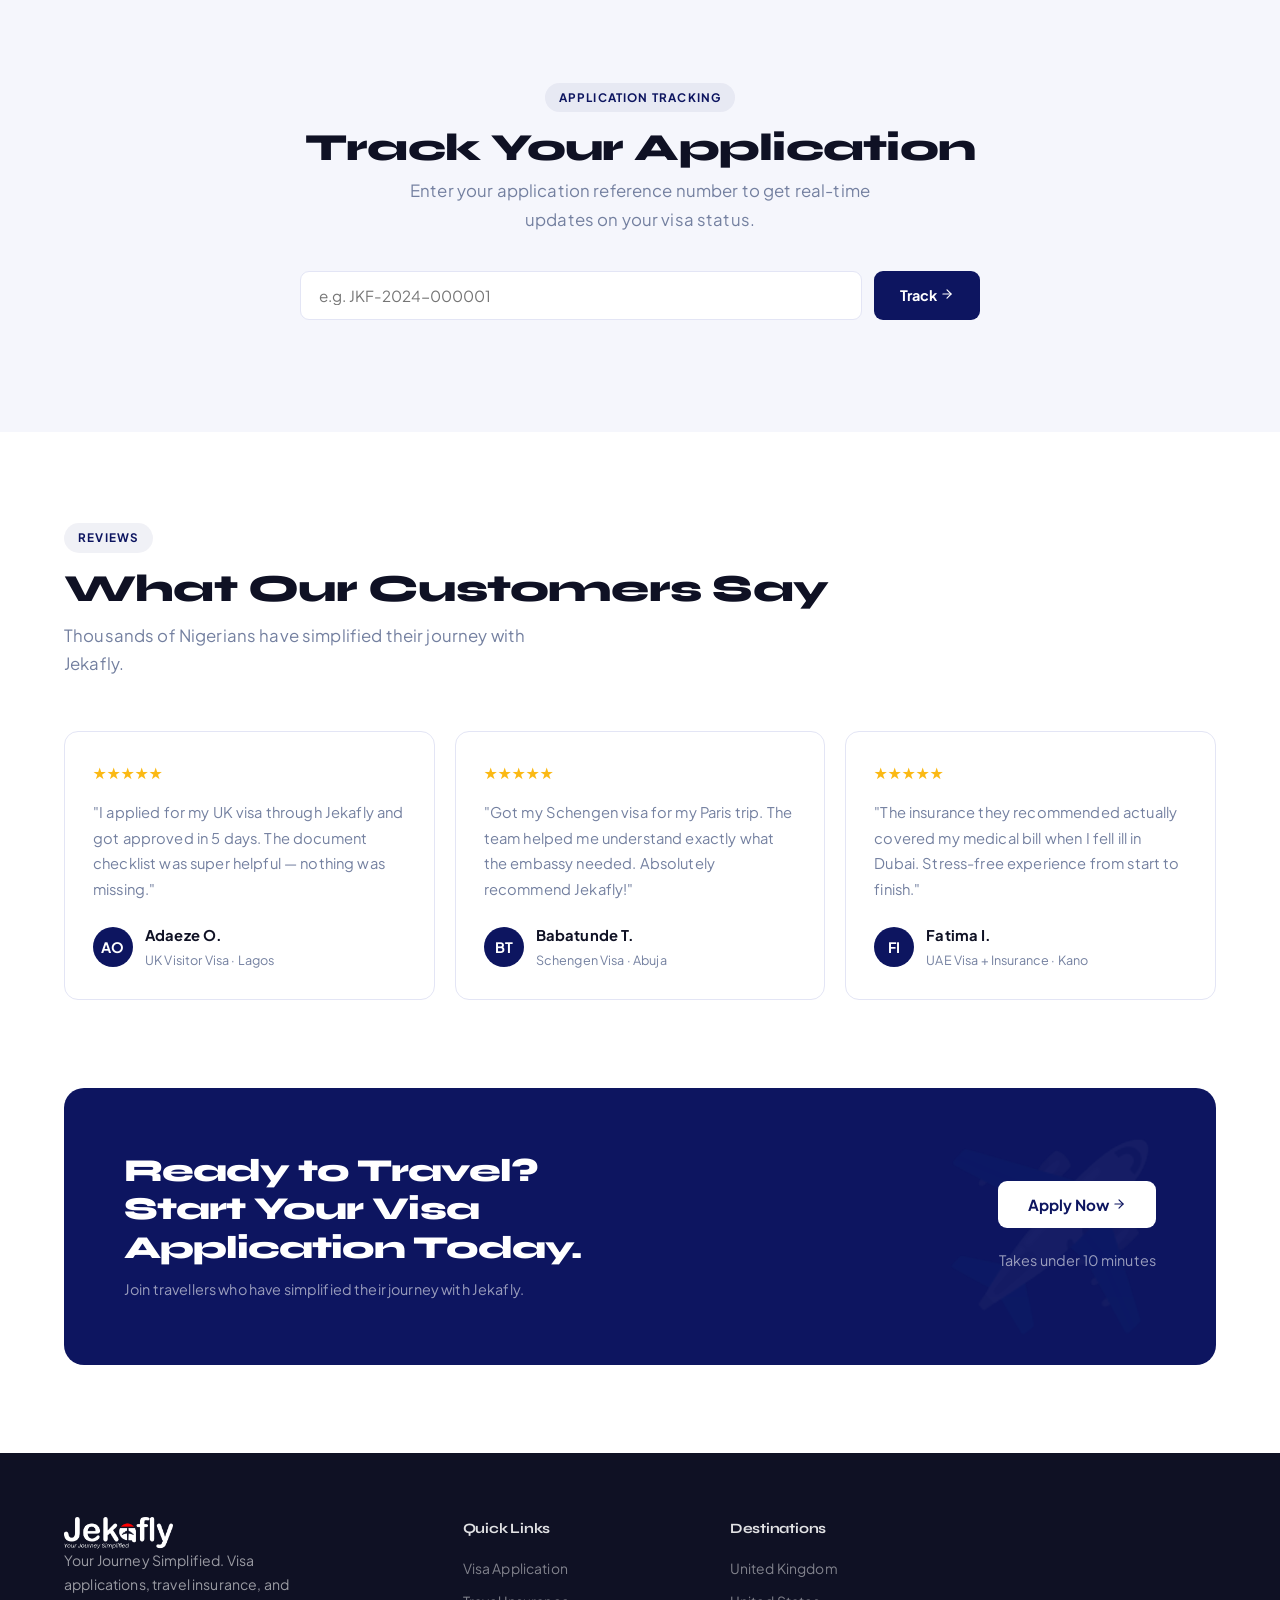
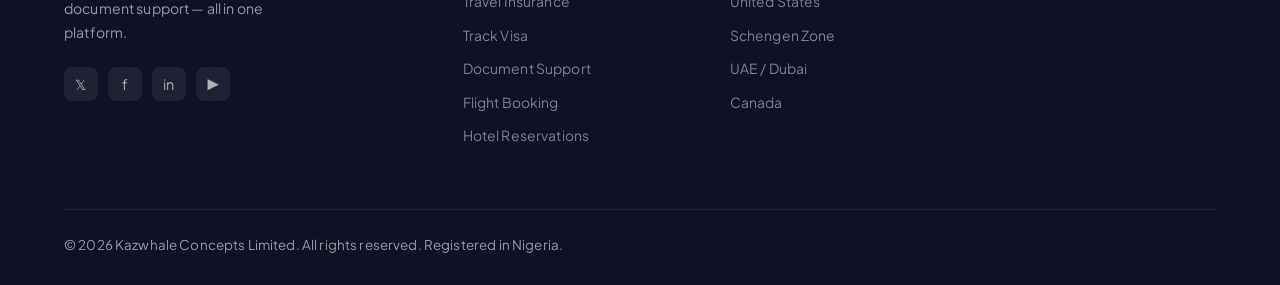
==== commit 76b23861: "Mobile edits" ====
--- a/jekafly_connected/index.html
+++ b/jekafly_connected/index.html
@@ -16,6 +16,8 @@
             caches.keys().then(keys => keys.forEach(k => caches.delete(k)));
         }
     </script>
+    <link rel="preconnect" href="https://fonts.googleapis.com" />
+    <link rel="preconnect" href="https://fonts.gstatic.com" crossorigin />
     <link
         href="https://fonts.googleapis.com/css2?family=Plus+Jakarta+Sans:wght@300;400;500;600;700;800&family=Syne:wght@700;800&display=swap"
         rel="stylesheet" />
@@ -23,6 +25,18 @@
     <link rel="stylesheet" href="assets/css/hero-animation.css" />
     <link rel="stylesheet" href="assets/css/utilities.css" />
     <link rel="stylesheet" href="mobile.css" media="(max-width: 768px)" />
+    <style>
+        body {
+            font-family: 'Plus Jakarta Sans', -apple-system, BlinkMacSystemFont, 'Segoe UI', sans-serif;
+        }
+
+        h1,
+        h2,
+        h3,
+        h4 {
+            font-family: 'Syne', -apple-system, BlinkMacSystemFont, sans-serif;
+        }
+    </style>
 </head>
 
 <body>
@@ -66,17 +80,93 @@
     </nav>
 
     <div class="nav-mobile-drawer" id="nav-mobile-drawer">
-        <a href="#services" onclick="closeNavMenu()">Services</a>
-        <a href="#visa" onclick="closeNavMenu()">Visa Application</a>
-        <a href="#insurance" onclick="closeNavMenu()">Insurance</a>
-        <a href="#track" onclick="closeNavMenu()">Track Visa</a>
-        <a href="#destinations" onclick="closeNavMenu()">Destinations</a>
-        <a href="affiliate.html" onclick="closeNavMenu()" class="nav-affiliate-link">Become an Affiliate</a>
-        <div class="nav-mobile-cta" id="nav-mobile-cta" style="display:flex;flex-direction:row;gap:10px;">
-            <button class="btn-outline" style="flex:1;width:auto;display:inline-block;"
-                onclick="openModal('login');closeNavMenu()">Login</button>
-            <button class="btn-primary" style="flex:1;width:auto;display:inline-block;"
-                onclick="openModal('register');closeNavMenu()">Get Started</button>
+        <div class="nav-mob-list">
+            <a href="#services" onclick="closeNavMenu()" class="nav-mob-row">
+                <span class="nav-mob-row-icon" style="background:#EEF0FB; color:#0D1560;">
+                    <svg width="15" height="15" viewBox="0 0 24 24" fill="none" stroke="currentColor" stroke-width="2"
+                        stroke-linecap="round" stroke-linejoin="round">
+                        <circle cx="12" cy="12" r="10" />
+                        <polyline points="12 6 12 12 16 14" />
+                    </svg>
+                </span>
+                <span class="nav-mob-row-label">Services</span>
+                <svg class="nav-mob-row-arrow" width="14" height="14" viewBox="0 0 24 24" fill="none"
+                    stroke="currentColor" stroke-width="2" stroke-linecap="round" stroke-linejoin="round">
+                    <polyline points="9 18 15 12 9 6" />
+                </svg>
+            </a>
+            <a href="#visa" onclick="closeNavMenu()" class="nav-mob-row">
+                <span class="nav-mob-row-icon" style="background:#EEF0FB; color:#0D1560;">
+                    <svg width="15" height="15" viewBox="0 0 24 24" fill="none" stroke="currentColor" stroke-width="2"
+                        stroke-linecap="round" stroke-linejoin="round">
+                        <path d="M14 2H6a2 2 0 0 0-2 2v16a2 2 0 0 0 2 2h12a2 2 0 0 0 2-2V8z" />
+                        <polyline points="14 2 14 8 20 8" />
+                    </svg>
+                </span>
+                <span class="nav-mob-row-label">Visa Application</span>
+                <svg class="nav-mob-row-arrow" width="14" height="14" viewBox="0 0 24 24" fill="none"
+                    stroke="currentColor" stroke-width="2" stroke-linecap="round" stroke-linejoin="round">
+                    <polyline points="9 18 15 12 9 6" />
+                </svg>
+            </a>
+            <a href="#insurance" onclick="closeNavMenu()" class="nav-mob-row">
+                <span class="nav-mob-row-icon" style="background:#EEF0FB; color:#0D1560;">
+                    <svg width="15" height="15" viewBox="0 0 24 24" fill="none" stroke="currentColor" stroke-width="2"
+                        stroke-linecap="round" stroke-linejoin="round">
+                        <path d="M12 22s8-4 8-10V5l-8-3-8 3v7c0 6 8 10 8 10z" />
+                    </svg>
+                </span>
+                <span class="nav-mob-row-label">Insurance</span>
+                <svg class="nav-mob-row-arrow" width="14" height="14" viewBox="0 0 24 24" fill="none"
+                    stroke="currentColor" stroke-width="2" stroke-linecap="round" stroke-linejoin="round">
+                    <polyline points="9 18 15 12 9 6" />
+                </svg>
+            </a>
+            <a href="#track" onclick="closeNavMenu()" class="nav-mob-row">
+                <span class="nav-mob-row-icon" style="background:#EEF0FB; color:#0D1560;">
+                    <svg width="15" height="15" viewBox="0 0 24 24" fill="none" stroke="currentColor" stroke-width="2"
+                        stroke-linecap="round" stroke-linejoin="round">
+                        <circle cx="11" cy="11" r="8" />
+                        <line x1="21" y1="21" x2="16.65" y2="16.65" />
+                    </svg>
+                </span>
+                <span class="nav-mob-row-label">Track Visa</span>
+                <svg class="nav-mob-row-arrow" width="14" height="14" viewBox="0 0 24 24" fill="none"
+                    stroke="currentColor" stroke-width="2" stroke-linecap="round" stroke-linejoin="round">
+                    <polyline points="9 18 15 12 9 6" />
+                </svg>
+            </a>
+            <a href="#destinations" onclick="closeNavMenu()" class="nav-mob-row">
+                <span class="nav-mob-row-icon" style="background:#EEF0FB; color:#0D1560;">
+                    <svg width="15" height="15" viewBox="0 0 24 24" fill="none" stroke="currentColor" stroke-width="2"
+                        stroke-linecap="round" stroke-linejoin="round">
+                        <circle cx="12" cy="10" r="3" />
+                        <path d="M12 2a8 8 0 0 0-8 8c0 5.25 8 14 8 14s8-8.75 8-14a8 8 0 0 0-8-8z" />
+                    </svg>
+                </span>
+                <span class="nav-mob-row-label">Destinations</span>
+                <svg class="nav-mob-row-arrow" width="14" height="14" viewBox="0 0 24 24" fill="none"
+                    stroke="currentColor" stroke-width="2" stroke-linecap="round" stroke-linejoin="round">
+                    <polyline points="9 18 15 12 9 6" />
+                </svg>
+            </a>
+        </div>
+        <div class="nav-mob-footer" id="nav-mobile-cta">
+            <a href="affiliate.html" onclick="closeNavMenu()" class="nav-mob-admin-btn">
+                <svg width="14" height="14" viewBox="0 0 24 24" fill="none" stroke="currentColor" stroke-width="2"
+                    stroke-linecap="round" stroke-linejoin="round">
+                    <path d="M17 21v-2a4 4 0 0 0-4-4H5a4 4 0 0 0-4 4v2" />
+                    <circle cx="9" cy="7" r="4" />
+                    <line x1="23" y1="11" x2="17" y2="11" />
+                    <line x1="20" y1="8" x2="20" y2="14" />
+                </svg>
+                Become an Affiliate
+            </a>
+            <div style="display:grid;grid-template-columns:1fr 1fr;gap:10px;">
+                <button class="nav-mob-cta-btn" onclick="openModal('login');closeNavMenu()">Login</button>
+                <button class="nav-mob-cta-btn nav-mob-cta-btn--outline"
+                    onclick="openModal('register');closeNavMenu()">Get Started</button>
+            </div>
         </div>
     </div>
     <div class="nav-mobile-overlay" id="nav-mobile-overlay" onclick="closeNavMenu()"></div>
@@ -552,7 +642,7 @@
                             d="M20 13c0 5-3.5 7.5-7.66 8.95a1 1 0 0 1-.67-.01C7.5 20.5 4 18 4 13V6a1 1 0 0 1 1-1c2 0 4.5-1.2 6.24-2.72a1.17 1.17 0 0 1 1.52 0C14.51 3.81 17 5 19 5a1 1 0 0 1 1 1z" />
                     </svg></div>
                 <div class="ins-title">Jekafly Travel Insurance</div>
-                <div class="ins-sub">In partnership with Allianz Global Assistance</div>
+                <div class="ins-sub">Reliable support wherever you travel</div>
                 <div class="ins-features">
                     <div class="ins-feat">
                         <div class="ins-feat-icon"><svg width="18" height="18" viewBox="0 0 24 24" fill="none"
@@ -608,7 +698,7 @@
                         <path d="m21 3 1 11h-2" />
                         <path d="M3 3 2 14l6.5 6.5a1 1 0 1 0 3-3" />
                         <path d="M3 4h8" />
-                    </svg> Powered by Allianz Global Assistance · 24/7 Worldwide Support</div>
+                    </svg> Backed by a world-class travel Insurance partner · 24/7 Global Support</div>
             </div>
             <div class="insurance-content">
                 <div class="section-tag">Travel Insurance</div>
@@ -750,7 +840,9 @@
     <footer>
         <div class="footer-top">
             <div>
-                <div class="footer-logo-text">Jek<span>a</span>fly</div>
+               <a href="index.html" class="nav-logo">
+            <img src="assets/images/JEKAFLY LOGO W-R 2.png" alt="Jekafly Logo" />
+        </a>
                 <div class="footer-tagline">Your Journey Simplified. Visa applications, travel insurance, and document
                     support — all in one platform.</div>
                 <div class="footer-social">
@@ -774,14 +866,7 @@
 
         </div>
         <div class="footer-bottom">
-            <p>© 2024 Jekafly Technologies Limited. All rights reserved. Registered in Nigeria.</p>
-            <div class="footer-badges"><span class="badge"><svg xmlns="http://www.w3.org/2000/svg" width="18"
-                        height="18" viewBox="0 0 24 24" fill="none" stroke="currentColor" stroke-width="2"
-                        stroke-linecap="round" stroke-linejoin="round">
-                        <rect width="18" height="11" x="3" y="11" rx="2" ry="2" />
-                        <path d="M7 11V7a5 5 0 0 1 10 0v4" />
-                    </svg> SSL Secured</span><span class="badge">🇳🇬 Nigeria
-                    Registered</span><span class="badge">Allianz Partner</span></div>
+            <p>© 2026 Kazwhale Concepts Limited. All rights reserved. Registered in Nigeria.</p>
         </div>
     </footer>
 
@@ -1089,7 +1174,6 @@
             } catch { }
         })();
 
-        // ── Hero review card cycle ─────────────────────────────────
         (function () {
             const fallbacks = [
                 { stars: 5, text: 'Jekafly made the whole process seamless.', name: 'Adaeze O.' },
@@ -1105,7 +1189,6 @@
             const auth = document.getElementById('hero-review-author');
             if (!card) return;
 
-            // Try loading live reviews after 1s
             setTimeout(() => {
                 fetch('https://jekafly-api-production.up.railway.app/api/v1/reviews')
                     .then(r => r.json())
@@ -1139,7 +1222,6 @@
         }());
     </script>
     <script>
-        // ── Hero slideshow + rotating headlines ──────────────────────
         const heroSlides = [
             { bg: 0, line1: 'Visa Applications,', line2: 'Simplified.' },
             { bg: 1, line1: 'Travel the World,', line2: 'Stress-Free.' },
@@ -1283,9 +1365,10 @@
 
     <script>
         (function () {
-            if (window.innerWidth > 768) return;
-
-            /* ── ACCORDION: Why Jekafly Visa ──────────────────────── */
+            const _isMob = window.matchMedia('(max-width: 768px)').matches;
+            if (!_isMob) return;
+
+
             function initInfoList() {
                 const items = document.querySelectorAll('.info-list li');
                 items.forEach(li => {
@@ -1303,7 +1386,7 @@
                 });
             }
 
-            /* ── ACCORDION: Insurance plans ──────────────────────── */
+
             function initInsurancePlans() {
                 const plans = document.querySelectorAll('.ins-plan');
                 plans.forEach(plan => {
@@ -1315,9 +1398,9 @@
                 });
             }
 
-            /* ── TESTIMONIALS: CSS infinite marquee ──────────────── */
+
             function initTestiCarousel() {
-                if (window.innerWidth > 768) return;
+                if (!window.matchMedia('(max-width: 768px)').matches) return;
                 const grid = document.getElementById('testi-grid');
                 if (!grid) return;
                 const cards = Array.from(grid.querySelectorAll('.testi-card'));
@@ -1335,7 +1418,6 @@
 
                 const speed = cards.length * 12;
 
-                // Wrap in a clipping container
                 const wrapper = document.createElement('div');
                 wrapper.id = 'testi-wrapper';
                 wrapper.style.cssText = 'overflow:hidden;width:100%;margin-top:20px;';
@@ -1373,7 +1455,7 @@
                 }
             }
 
-            /* ── SCROLL FADE-IN — target everything ──────────────── */
+
             function initScrollFade() {
                 const selectors = [
                     '.service-card',
@@ -1430,7 +1512,6 @@
     </script>
 
     <script>
-        // ── Consultation modal ────────────────────────────────────────────────
         const CONSULT_PACKAGES = {
             standard: { name: 'Standard Consultation', amount: 15000 },
             priority: { name: 'Priority Consultation', amount: 25000 },
@@ -1560,7 +1641,6 @@
             window.location.href = 'payment.html';
         }
     </script>
-
 
     <script>
         (function () {
--- a/jekafly_connected/mobile.css
+++ b/jekafly_connected/mobile.css
@@ -133,11 +133,14 @@
     }
 
     .nav-mobile-drawer>a {
-        font-size: 1.05rem;
-        font-weight: 600;
-        padding: 15px 2px;
+        font-size: 0.92rem;
+        font-weight: 600;
+        padding: 9px 2px;
         border-bottom: 1px solid var(--off-white);
         color: var(--text);
+        letter-spacing: -0.01em;
+        display: block;
+        text-decoration: none;
     }
 
     .nav-mobile-cta {
@@ -156,11 +159,24 @@
     .nav-mobile-cta button,
     .nav-mobile-user a,
     .nav-mobile-user button {
-        border-radius: 14px;
-        padding: 14px;
-        font-size: 0.95rem;
+        border-radius: 13px;
+        padding: 13px 8px;
+        font-size: 0.85rem;
         font-weight: 700;
-        letter-spacing: 0.01em;
+        letter-spacing: -0.01em;
+    }
+
+    .nav-mobile-cta .btn-primary {
+        background: linear-gradient(135deg, #0D1560 0%, #1C2FBF 100%) !important;
+        border: none !important;
+        color: white !important;
+        box-shadow: 0 3px 12px rgba(13, 21, 96, 0.25);
+    }
+
+    .nav-mobile-cta .btn-outline {
+        background: transparent !important;
+        border: 1.5px solid rgba(13, 21, 96, 0.2) !important;
+        color: #0D1560 !important;
     }
 
 
@@ -2543,58 +2559,44 @@
         max-height: 92vh;
         overflow-y: auto;
         -webkit-overflow-scrolling: touch;
-        padding-left: 0 !important;
-        padding-right: 0 !important;
-        padding-bottom: 32px;
-    }
+        padding-bottom: env(safe-area-inset-bottom, 24px);
+    }
+
+    .nav-mobile-drawer:not(:has(.nav-mob-menu)) {
+        max-height: fit-content;
+    }
+
 
     .nav-mob-menu {
         display: flex;
         flex-direction: column;
-        width: 100%;
-        box-sizing: border-box;
-        height: 100%;
-        overflow: hidden;
-    }
-
-    .nav-mob-scroll {
-        flex: 1;
-        overflow-y: auto;
-        -webkit-overflow-scrolling: touch;
-        padding: 4px 18px 0;
-    }
-
-    .nav-mob-footer {
-        flex-shrink: 0;
-        padding: 12px 18px 24px;
-        border-top: 1px solid #EEF0F8;
-        background: transparent;
-    }
+        padding: 4px 0 0;
+        min-height: 0;
+    }
+
 
     .nav-mob-user-row {
         display: flex;
         align-items: center;
-        gap: 12px;
-        padding: 12px 0 14px;
-        border-bottom: 1.5px solid #EEF0F8;
-        margin-bottom: 2px;
+        gap: 14px;
+        padding: 18px 4px 20px;
     }
 
     .nav-mob-avatar {
-        width: 44px;
-        height: 44px;
-        border-radius: 12px;
+        width: 46px;
+        height: 46px;
+        border-radius: 13px;
         background: linear-gradient(135deg, #0D1560 0%, #1C2FBF 100%);
         color: white;
         font-family: 'Plus Jakarta Sans', sans-serif;
-        font-size: 0.88rem;
+        font-size: 0.9rem;
         font-weight: 800;
         letter-spacing: -0.02em;
         display: flex;
         align-items: center;
         justify-content: center;
         flex-shrink: 0;
-        box-shadow: 0 3px 10px rgba(13, 21, 96, 0.25);
+        box-shadow: 0 3px 12px rgba(13, 21, 96, 0.3);
     }
 
     .nav-mob-user-text {
@@ -2606,7 +2608,7 @@
 
     .nav-mob-name {
         font-family: 'Plus Jakarta Sans', sans-serif;
-        font-size: 0.92rem;
+        font-size: 0.95rem;
         font-weight: 700;
         color: #0D1560;
         letter-spacing: -0.02em;
@@ -2616,7 +2618,7 @@
     }
 
     .nav-mob-email {
-        font-size: 0.75rem;
+        font-size: 0.78rem;
         color: #9BA5C0;
         letter-spacing: -0.01em;
         white-space: nowrap;
@@ -2624,47 +2626,48 @@
         text-overflow: ellipsis;
     }
 
+
     .nav-mob-divider {
         height: 1px;
         background: #EEF0F8;
         margin: 0 -4px;
     }
 
+
     .nav-mob-list {
         display: flex;
         flex-direction: column;
-        padding: 6px 0;
+        padding: 6px 0 4px;
         gap: 0;
     }
 
     .nav-mob-row {
         display: flex;
         align-items: center;
-        gap: 12px;
+        gap: 13px;
         width: 100%;
-        padding: 8px 0;
+        padding: 11px 8px;
         background: transparent;
         border: none;
-        border-bottom: 1px solid #F0F2FA;
-        border-radius: 0;
+        border-radius: 12px;
         cursor: pointer;
         font-family: 'Plus Jakarta Sans', sans-serif;
         text-align: left;
         transition: background .14s;
     }
 
-    .nav-mob-row:last-child {
+    .nav-mob-row:active {
+        background: rgba(13, 21, 96, 0.05);
+    }
+
+    .nav-mobile-drawer .nav-mob-row {
         border-bottom: none;
     }
 
-    .nav-mob-row:active {
-        background: rgba(13, 21, 96, 0.04);
-    }
-
     .nav-mob-row-icon {
-        width: 32px;
-        height: 32px;
-        border-radius: 8px;
+        width: 34px;
+        height: 34px;
+        border-radius: 9px;
         display: flex;
         align-items: center;
         justify-content: center;
@@ -2672,12 +2675,11 @@
     }
 
     .nav-mob-row-label {
-        font-size: 0.88rem;
+        flex: 1;
+        font-size: 0.9rem;
         font-weight: 600;
         color: #1A2040;
         letter-spacing: -0.01em;
-        flex: 1;
-        text-align: left;
     }
 
     .nav-mob-row-arrow {
@@ -2685,79 +2687,84 @@
         flex-shrink: 0;
     }
 
+
+    .nav-mob-cta-btn {
+        display: flex;
+        align-items: center;
+        justify-content: center;
+        width: 100%;
+        margin: 14px 0 6px;
+        padding: 13px 8px;
+        background: linear-gradient(135deg, #0D1560 0%, #1C2FBF 100%);
+        color: white;
+        border-radius: 13px;
+        font-family: 'Plus Jakarta Sans', sans-serif;
+        font-size: 0.88rem;
+        font-weight: 700;
+        letter-spacing: -0.01em;
+        text-decoration: none;
+        box-shadow: 0 4px 16px rgba(13, 21, 96, 0.28);
+        transition: opacity .15s, transform .15s;
+    }
+
+    .nav-mob-cta-btn:active {
+        opacity: 0.9;
+        transform: scale(0.99);
+    }
+
+
+    .nav-mob-footer {
+        display: flex;
+        flex-direction: column;
+        gap: 8px;
+        padding-top: 14px;
+    }
+
     .nav-mob-admin-btn {
         display: flex;
         align-items: center;
         justify-content: center;
         gap: 7px;
-        padding: 10px;
+        padding: 12px;
         background: rgba(13, 21, 96, 0.05);
         border: 1.5px solid rgba(13, 21, 96, 0.1);
         border-radius: 12px;
         font-family: 'Plus Jakarta Sans', sans-serif;
-        font-size: 0.83rem;
+        font-size: 0.87rem;
         font-weight: 700;
         color: #0D1560;
         text-decoration: none;
         letter-spacing: -0.01em;
         transition: background .14s;
-        margin-bottom: 14px;
-    }
-
-    .nav-mob-action-row {
-        display: grid;
-        grid-template-columns: 1fr 1fr;
-        gap: 8px;
+    }
+
+    .nav-mob-admin-btn:active {
+        background: rgba(13, 21, 96, 0.09);
+    }
+
+    .nav-mob-logout-btn {
+        display: flex;
+        align-items: center;
+        justify-content: center;
+        gap: 7px;
         width: 100%;
-    }
-
-    .nav-mob-cta-btn {
-        display: flex;
-        align-items: center;
-        justify-content: center;
-        gap: 6px;
-        padding: 13px 4px;
-        background: linear-gradient(135deg, #0D1560 0%, #1C2FBF 100%);
-        color: white;
-        border-radius: 13px;
+        padding: 12px;
+        background: rgba(227, 30, 36, 0.05);
+        border: 1.5px solid rgba(227, 30, 36, 0.15);
+        border-radius: 12px;
         font-family: 'Plus Jakarta Sans', sans-serif;
-        font-size: 0.82rem;
-        font-weight: 700;
-        letter-spacing: -0.01em;
-        text-decoration: none;
-        text-align: center;
-        box-shadow: 0 3px 12px rgba(13, 21, 96, 0.25);
-        transition: opacity .15s;
-        width: 100%;
-        min-width: 0;
-        box-sizing: border-box;
-    }
-
-    .nav-mob-logout-btn {
-        display: flex;
-        align-items: center;
-        justify-content: center;
-        gap: 6px;
-        padding: 13px 4px;
-        background: rgba(227, 30, 36, 0.05);
-        border: 1.5px solid rgba(227, 30, 36, 0.18);
-        border-radius: 13px;
-        font-family: 'Plus Jakarta Sans', sans-serif;
-        font-size: 0.82rem;
+        font-size: 0.87rem;
         font-weight: 700;
         color: #E31E24;
         cursor: pointer;
         letter-spacing: -0.01em;
-        text-align: center;
-        width: 100%;
-        min-width: 0;
-        box-sizing: border-box;
         transition: background .14s;
     }
 
-    .nav-mobile-drawer>a {
-        display: none;
-    }
+    .nav-mob-logout-btn:active {
+        background: rgba(227, 30, 36, 0.1);
+    }
+
 
     .dash-mobile-tabbar,
     .dash-more-drawer,
@@ -2765,143 +2772,189 @@
     #dash-tabbar {
         display: none !important;
     }
+}
+
+@media (max-width: 768px) {
+
+    .nav-mob-action-row {
+        display: grid;
+        grid-template-columns: 1fr 1fr;
+        gap: 8px;
+        margin-top: 0;
+    }
+
+
+    .nav-mob-cta-btn {
+        display: flex;
+        align-items: center;
+        justify-content: center;
+        gap: 6px;
+        padding: 13px 10px;
+        background: linear-gradient(135deg, #0D1560 0%, #1C2FBF 100%);
+        color: white;
+        border-radius: 13px;
+        font-family: 'Plus Jakarta Sans', sans-serif;
+        font-size: 0.83rem;
+        font-weight: 700;
+        letter-spacing: -0.01em;
+        text-decoration: none;
+        box-shadow: 0 3px 12px rgba(13, 21, 96, 0.25);
+        text-align: center;
+        transition: opacity .15s, transform .15s;
+    }
+
+    .nav-mob-cta-btn:active {
+        opacity: 0.88;
+        transform: scale(0.98);
+    }
+
+
+    .nav-mob-logout-btn {
+        display: flex;
+        align-items: center;
+        justify-content: center;
+        gap: 6px;
+        width: 100%;
+        padding: 13px 10px;
+        background: rgba(227, 30, 36, 0.05);
+        border: 1.5px solid rgba(227, 30, 36, 0.18);
+        border-radius: 13px;
+        font-family: 'Plus Jakarta Sans', sans-serif;
+        font-size: 0.83rem;
+        font-weight: 700;
+        color: #E31E24;
+        cursor: pointer;
+        letter-spacing: -0.01em;
+        transition: background .14s;
+    }
+
+    .nav-mob-logout-btn:active {
+        background: rgba(227, 30, 36, 0.1);
+    }
+
+
+    .nav-mob-footer {
+        display: flex;
+        flex-direction: column;
+        gap: 8px;
+        padding-top: 14px;
+    }
+
+
+    .dash-search-wrap {
+        display: flex;
+        align-items: center;
+        gap: 8px;
+        flex: 1;
+    }
+
+    .dash-search-field {
+        position: relative;
+        flex: 1;
+    }
+
+    .dash-search-icon {
+        position: absolute;
+        left: 11px;
+        top: 50%;
+        transform: translateY(-50%);
+        color: #9BA5C0;
+        pointer-events: none;
+    }
 
     .dash-search-input {
-        font-size: 16px !important;
+        width: 100%;
+        padding: 9px 12px 9px 33px;
+        border: 1.5px solid #E3E5F5;
+        border-radius: 10px;
+        font-family: 'Plus Jakarta Sans', sans-serif;
+        font-size: 0.875rem;
+        color: #0F1124;
+        background: #F8F9FE;
+        outline: none;
+        transition: all .18s;
+        box-shadow: inset 0 1px 3px rgba(13, 21, 96, 0.04);
+    }
+
+    .dash-search-input:focus {
+        border-color: #0D1560;
+        background: white;
+        box-shadow: 0 0 0 3px rgba(13, 21, 96, 0.08);
+    }
+
+
+    .table-header {
+        flex-wrap: wrap;
+        gap: 10px;
+    }
+
+    .table-header h3 {
+        flex-shrink: 0;
     }
 
     .dash-search-wrap {
         width: 100%;
     }
-}
-
-@media (max-width: 768px) {
-
-
-    .dash-stats,
-    .stat-cards {
-        grid-template-columns: repeat(2, 1fr);
-        gap: 8px;
-        margin-bottom: 16px;
-    }
-
-    .stat-card {
-        padding: 12px 14px;
-        border-radius: 12px;
-    }
-
-    .stat-icon {
+
+
+    .dash-pagination {
+        padding: 12px 16px;
+        display: flex;
+        flex-direction: column;
+        align-items: stretch;
+        gap: 10px;
+    }
+
+    .dash-page-info {
+        font-size: 0.78rem;
+        color: #9BA5C0;
+        text-align: center;
+    }
+
+    .dash-page-btns {
+        display: flex;
+        justify-content: center;
+        gap: 5px;
+        flex-wrap: wrap;
+    }
+
+    .dash-page-btn {
+        min-width: 36px;
+        height: 36px;
+        padding: 0 10px;
+        font-size: 0.82rem;
+        border-radius: 9px;
+        display: inline-flex;
+        align-items: center;
+        justify-content: center;
+        border: 1.5px solid #E3E5F5;
+        background: white;
+        color: #3A4060;
+        font-weight: 600;
+        cursor: pointer;
+        font-family: 'Plus Jakarta Sans', sans-serif;
+        transition: all .15s;
+    }
+
+    .dash-page-btn.active {
+        background: linear-gradient(135deg, #0D1560, #1520A0);
+        border-color: #0D1560;
+        color: white;
+        box-shadow: 0 2px 8px rgba(13, 21, 96, 0.25);
+    }
+
+    .dash-page-btn.disabled {
+        opacity: 0.35;
+        cursor: default;
+    }
+
+    .dash-page-ellipsis {
+        display: inline-flex;
+        align-items: center;
+        justify-content: center;
         width: 28px;
-        height: 28px;
-        border-radius: 7px;
-        font-size: 0.9rem;
-        margin-bottom: 6px;
-        padding: 0;
-    }
-
-    .stat-value {
-        font-size: 1.2rem;
-        letter-spacing: -0.03em;
-        margin-bottom: 2px;
-    }
-
-    .stat-label {
-        font-size: 0.62rem;
-        letter-spacing: 0.04em;
-    }
-
-
-    .admin-stats {
-        grid-template-columns: repeat(2, 1fr);
-        gap: 8px;
-        margin-bottom: 16px;
-    }
-
-    .astat {
-        padding: 12px 14px;
-        border-radius: 12px;
-    }
-
-    .astat-icon {
-        width: 28px;
-        height: 28px;
-        border-radius: 7px;
-        margin-bottom: 8px;
-    }
-
-    .astat-val {
-        font-size: 1.2rem;
-        letter-spacing: -0.03em;
-        margin-bottom: 2px;
-    }
-
-    .astat-lbl {
-        font-size: 0.62rem;
-        letter-spacing: 0.02em;
-    }
-
-
-    .rev-card {
-        padding: 18px 16px 14px;
-        border-radius: 14px;
-        margin-bottom: 14px;
-    }
-
-    .rev-card-eyebrow {
-        font-size: 0.6rem;
-        letter-spacing: .1em;
-    }
-
-    .rev-card-total {
-        font-size: 1.6rem;
-    }
-
-    .rev-card-sub {
-        font-size: 0.72rem;
-    }
-
-    .rev-card-badge {
-        font-size: 0.62rem;
-        padding: 4px 9px;
-    }
-
-    .rev-card-header {
-        margin-bottom: 14px;
-    }
-
-    .rev-bars {
-        height: 80px;
-        gap: 4px;
-    }
-
-    .rev-bar {
-        border-radius: 4px 4px 0 0;
-    }
-
-    .rev-bar-val {
-        font-size: 0;
-    }
-
-    .rev-label {
-        font-size: 0.55rem;
-        letter-spacing: 0;
-    }
-
-    .rev-labels {
-        gap: 4px;
-    }
-
-    .rev-footer {
-        gap: 10px;
-        margin-top: 12px;
-        padding-top: 12px;
-    }
-
-    .rev-foot-label {
-        font-size: 0.6rem;
-    }
-
-    .rev-foot-val {
-        font-size: 0.9rem;
+        height: 36px;
+        color: #9BA5C0;
+        font-size: 0.85rem;
     }
 }
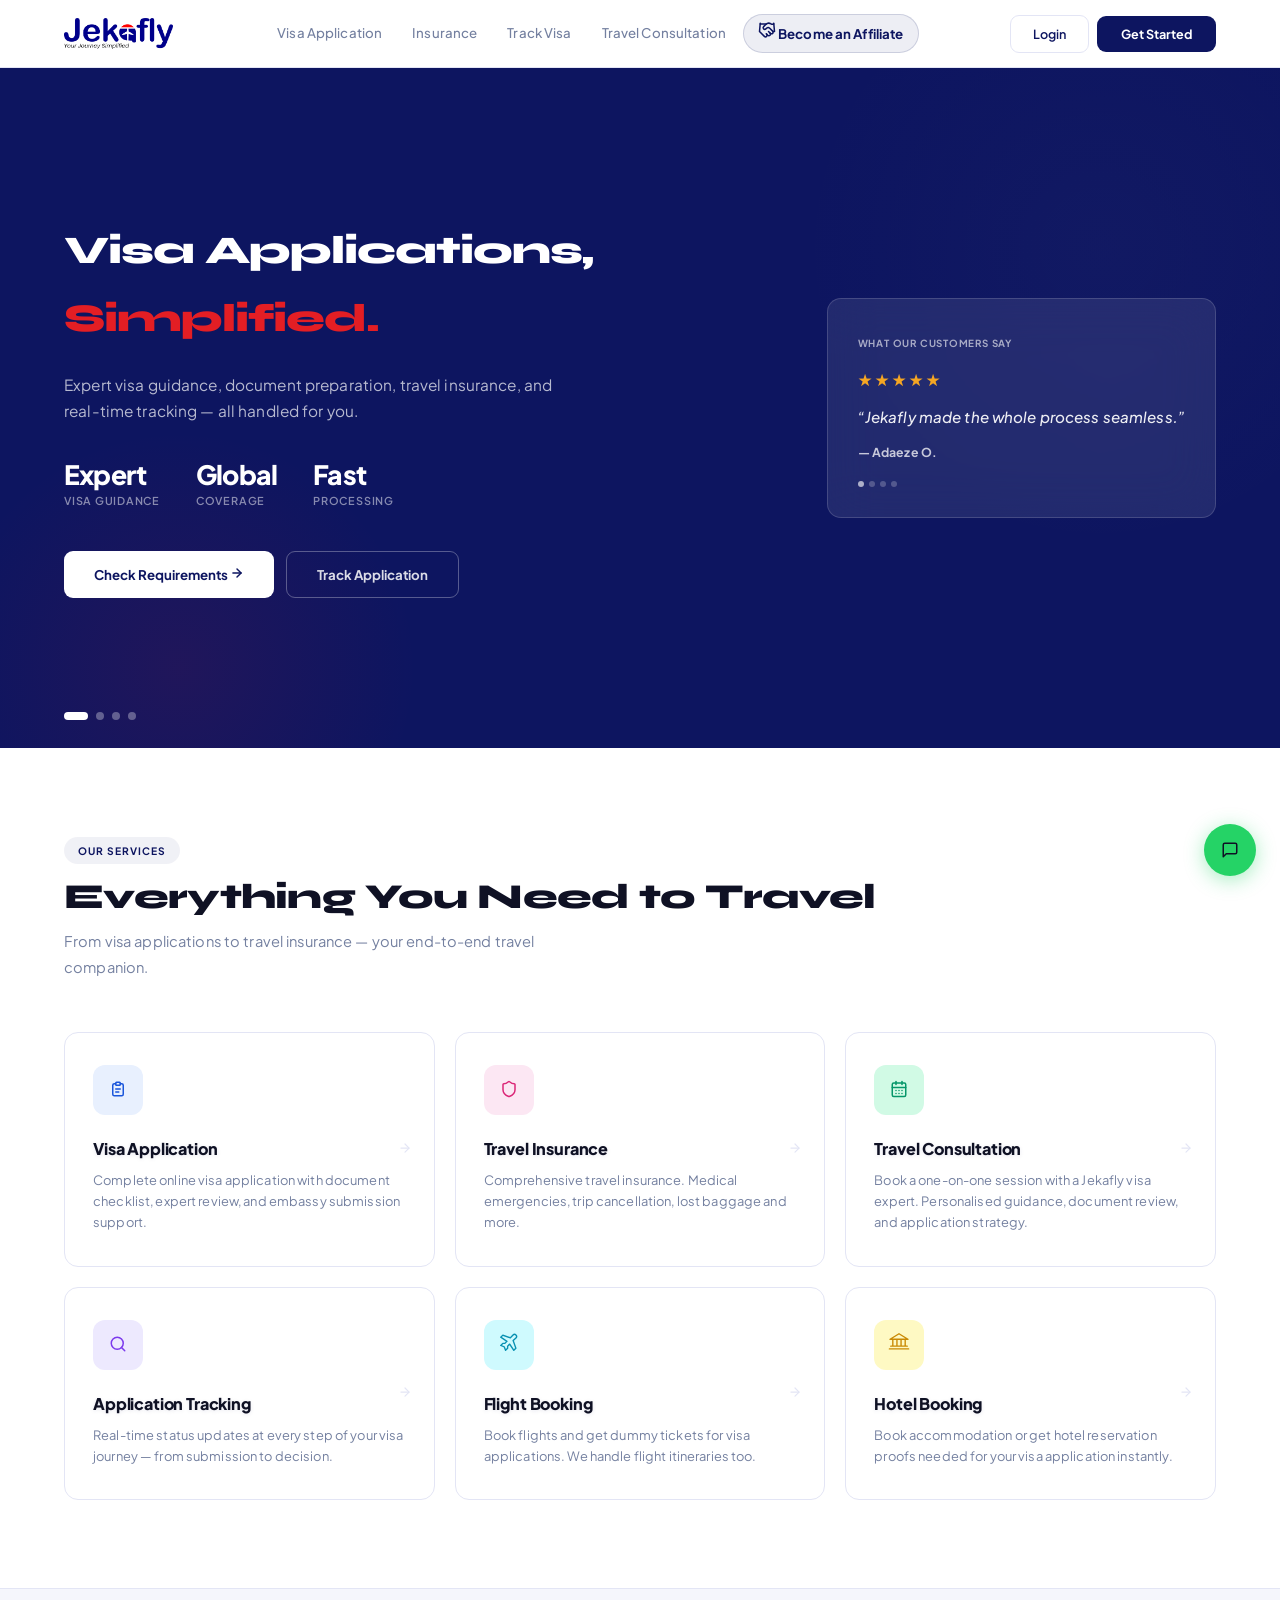
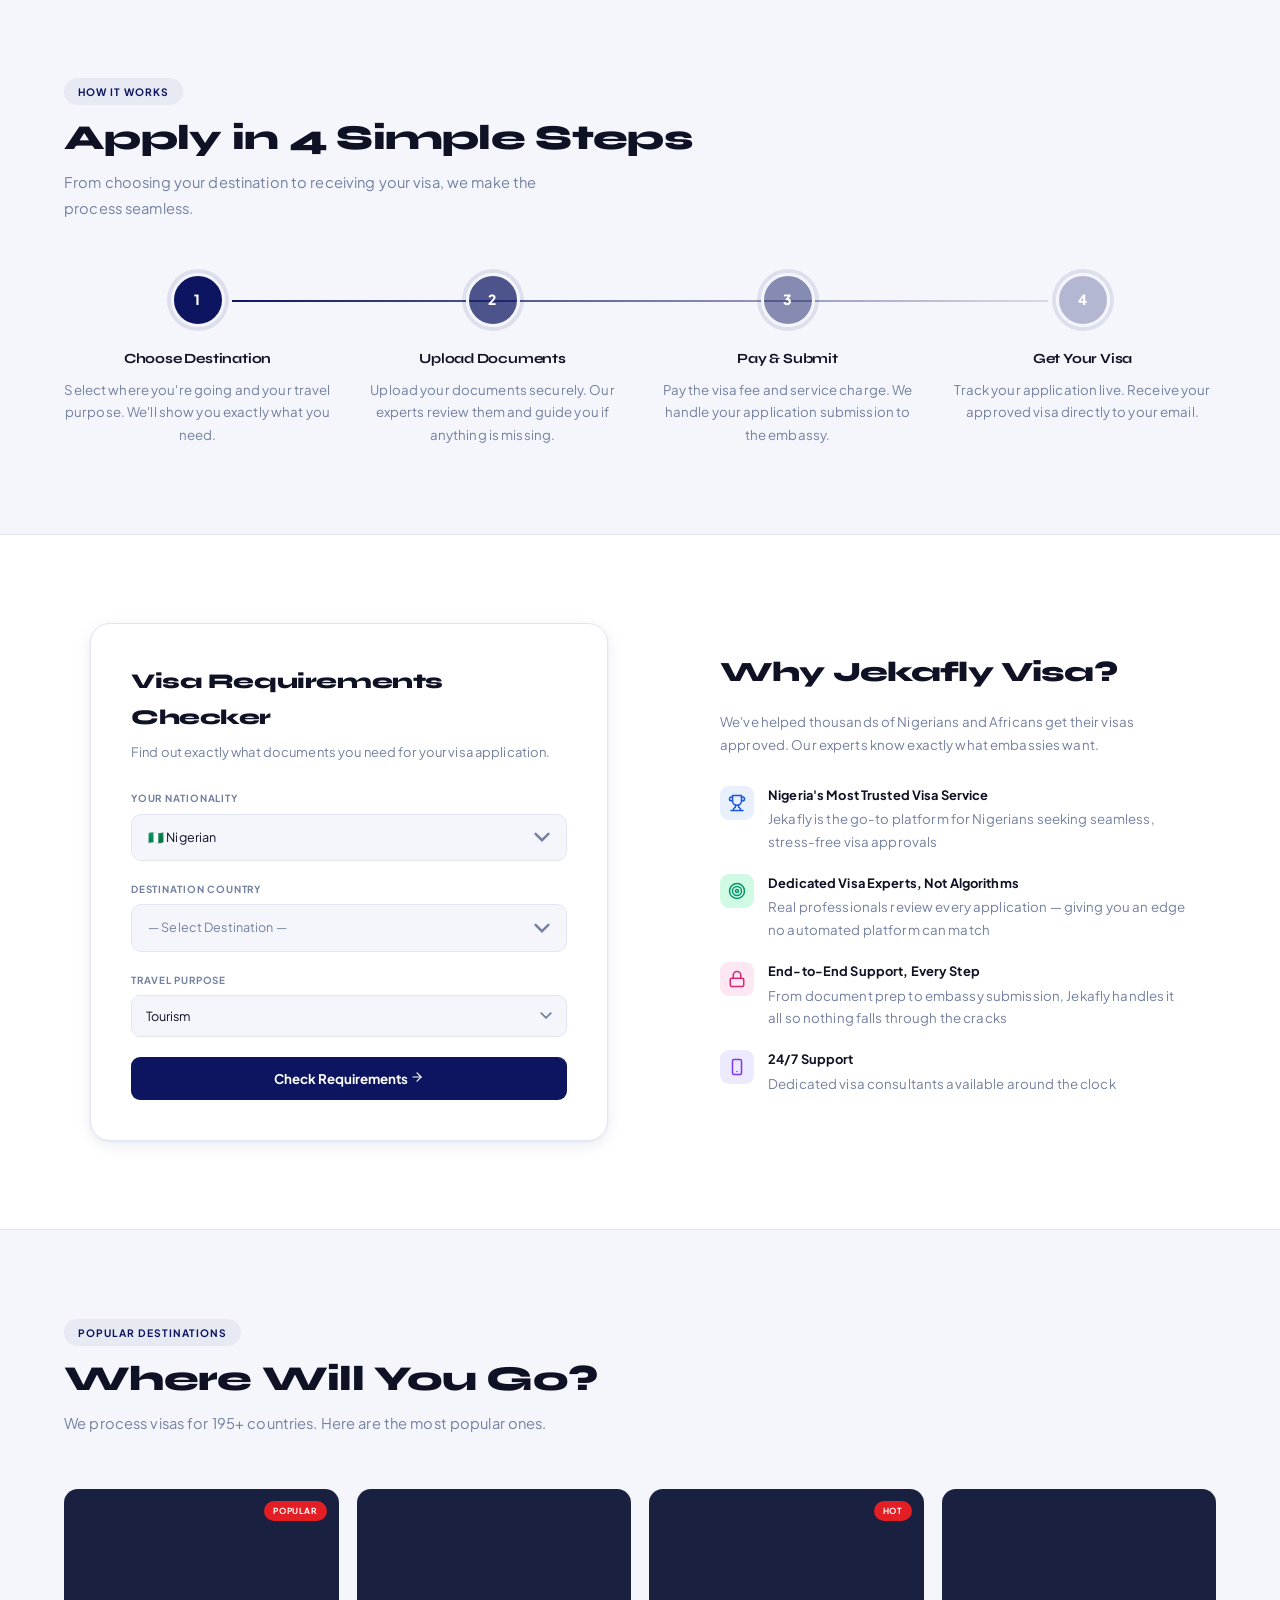
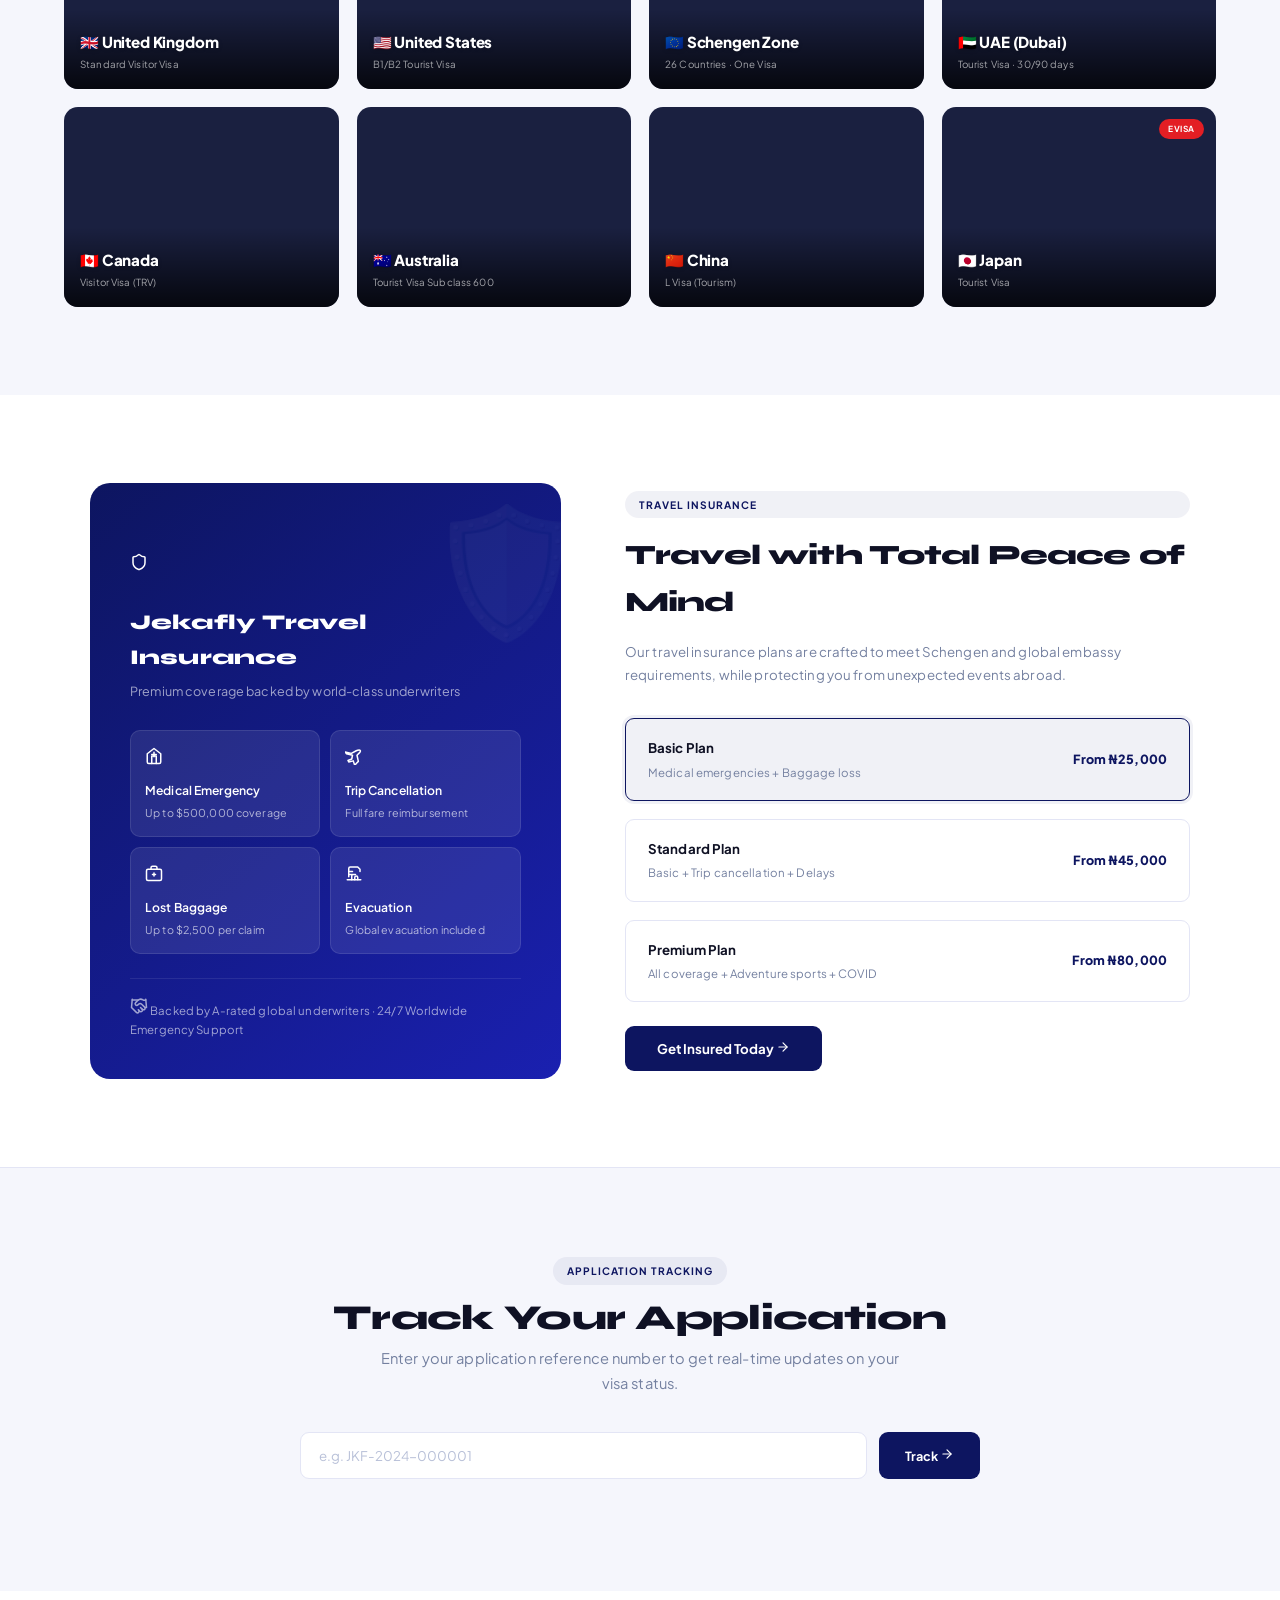
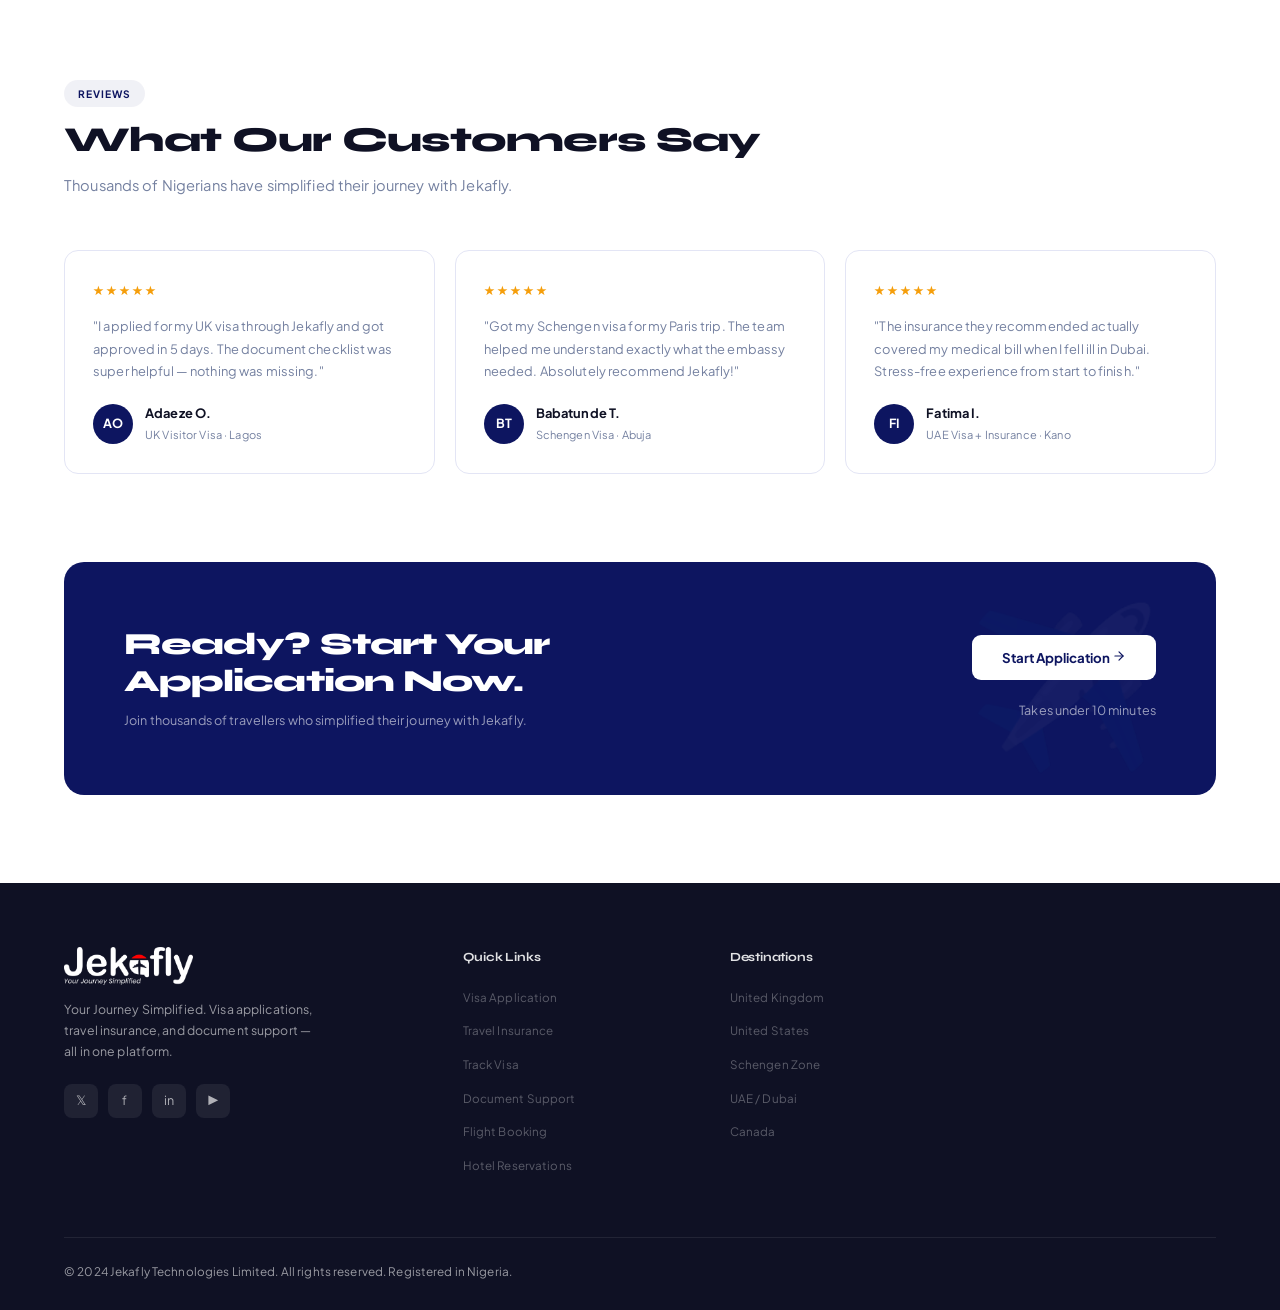
==== commit a3517d6f: "mobile fixes" ====
--- a/jekafly_connected/index.html
+++ b/jekafly_connected/index.html
@@ -49,11 +49,10 @@
             <img src="assets/images/JEKAFLY LOGO B-R 2.png" alt="Jekafly Logo" />
         </a>
         <div class="nav-links" id="nav-links">
-            <a href="#services" onclick="closeNavMenu()">Services</a>
             <a href="#visa" onclick="closeNavMenu()">Visa Application</a>
             <a href="#insurance" onclick="closeNavMenu()">Insurance</a>
             <a href="#track" onclick="closeNavMenu()">Track Visa</a>
-            <a href="#destinations" onclick="closeNavMenu()">Destinations</a>
+            <a href="#" onclick="openConsultModal();closeNavMenu()">Travel Consultation</a>
             <a href="affiliate.html" class="nav-affiliate-link"><svg xmlns="http://www.w3.org/2000/svg" width="18"
                     height="18" viewBox="0 0 24 24" fill="none" stroke="currentColor" stroke-width="2"
                     stroke-linecap="round" stroke-linejoin="round">
@@ -82,7 +81,7 @@
     <div class="nav-mobile-drawer" id="nav-mobile-drawer">
         <div class="nav-mob-list">
             <a href="#services" onclick="closeNavMenu()" class="nav-mob-row">
-                <span class="nav-mob-row-icon" style="background:#EEF0FB; color:#0D1560;">
+                <span class="nav-mob-row-icon" style="background:#EEF2FF; color:#3B5BDB;">
                     <svg width="15" height="15" viewBox="0 0 24 24" fill="none" stroke="currentColor" stroke-width="2"
                         stroke-linecap="round" stroke-linejoin="round">
                         <circle cx="12" cy="12" r="10" />
@@ -96,7 +95,7 @@
                 </svg>
             </a>
             <a href="#visa" onclick="closeNavMenu()" class="nav-mob-row">
-                <span class="nav-mob-row-icon" style="background:#EEF0FB; color:#0D1560;">
+                <span class="nav-mob-row-icon" style="background:#F3F0FF; color:#7048E8;">
                     <svg width="15" height="15" viewBox="0 0 24 24" fill="none" stroke="currentColor" stroke-width="2"
                         stroke-linecap="round" stroke-linejoin="round">
                         <path d="M14 2H6a2 2 0 0 0-2 2v16a2 2 0 0 0 2 2h12a2 2 0 0 0 2-2V8z" />
@@ -110,7 +109,7 @@
                 </svg>
             </a>
             <a href="#insurance" onclick="closeNavMenu()" class="nav-mob-row">
-                <span class="nav-mob-row-icon" style="background:#EEF0FB; color:#0D1560;">
+                <span class="nav-mob-row-icon" style="background:#FFF0F6; color:#C2255C;">
                     <svg width="15" height="15" viewBox="0 0 24 24" fill="none" stroke="currentColor" stroke-width="2"
                         stroke-linecap="round" stroke-linejoin="round">
                         <path d="M12 22s8-4 8-10V5l-8-3-8 3v7c0 6 8 10 8 10z" />
@@ -123,7 +122,7 @@
                 </svg>
             </a>
             <a href="#track" onclick="closeNavMenu()" class="nav-mob-row">
-                <span class="nav-mob-row-icon" style="background:#EEF0FB; color:#0D1560;">
+                <span class="nav-mob-row-icon" style="background:#E0F7FA; color:#0891B2;">
                     <svg width="15" height="15" viewBox="0 0 24 24" fill="none" stroke="currentColor" stroke-width="2"
                         stroke-linecap="round" stroke-linejoin="round">
                         <circle cx="11" cy="11" r="8" />
@@ -137,7 +136,7 @@
                 </svg>
             </a>
             <a href="#destinations" onclick="closeNavMenu()" class="nav-mob-row">
-                <span class="nav-mob-row-icon" style="background:#EEF0FB; color:#0D1560;">
+                <span class="nav-mob-row-icon" style="background:#FFF9DB; color:#E67700;">
                     <svg width="15" height="15" viewBox="0 0 24 24" fill="none" stroke="currentColor" stroke-width="2"
                         stroke-linecap="round" stroke-linejoin="round">
                         <circle cx="12" cy="10" r="3" />
@@ -216,8 +215,13 @@
             </div>
             <div class="hero-actions">
                 <button class="btn-hero btn-hero-primary"
-                    onclick="document.getElementById('visa').scrollIntoView({behavior:'smooth'})">Apply for
-                    Visa</button>
+                    onclick="document.getElementById('visa').scrollIntoView({behavior:'smooth'})">Check Requirements
+                    <svg width="14" height="14" viewBox="0 0 24 24" fill="none" stroke="currentColor" stroke-width="2.5"
+                        stroke-linecap="round" stroke-linejoin="round">
+                        <line x1="5" y1="12" x2="19" y2="12" />
+                        <polyline points="12 5 19 12 12 19" />
+                    </svg>
+                </button>
                 <button class="btn-hero btn-hero-secondary"
                     onclick="document.getElementById('track').scrollIntoView({behavior:'smooth'})">Track
                     Application</button>
@@ -240,49 +244,6 @@
     </section>
 
     <!-- =============================
-    QUICK SEARCH
-    ============================= -->
-    <section class="search-section">
-        <div class="search-container">
-            <div class="search-label"><svg xmlns="http://www.w3.org/2000/svg" width="18" height="18" viewBox="0 0 24 24"
-                    fill="none" stroke="currentColor" stroke-width="2" stroke-linecap="round" stroke-linejoin="round">
-                    <circle cx="11" cy="11" r="8" />
-                    <path d="m21 21-4.35-4.35" />
-                </svg> Check Visa Requirements Instantly</div>
-            <div class="search-box">
-                <div class="search-field">
-                    <label>From (Nationality)</label>
-                    <select id="s-from">
-                        <option value="">— Nationality —</option>
-                    </select>
-                </div>
-                <div class="search-field">
-                    <label>Destination</label>
-                    <select id="s-to">
-                        <option value="">Select Destination</option>
-                    </select>
-                </div>
-                <div class="search-field">
-                    <label>Travel Purpose</label>
-                    <select id="s-type">
-                        <option>Tourism</option>
-                        <option>Business</option>
-                        <option>Study</option>
-                        <option>Medical</option>
-                        <option>Family Visit</option>
-                    </select>
-                </div>
-                <button class="btn-search" id="btn-quick-search" type="button">Check <svg width="14" height="14"
-                        viewBox="0 0 24 24" fill="none" stroke="currentColor" stroke-width="2" stroke-linecap="round"
-                        stroke-linejoin="round">
-                        <line x1="5" y1="12" x2="19" y2="12" />
-                        <polyline points="12 5 19 12 12 19" />
-                    </svg></button>
-            </div>
-        </div>
-    </section>
-
-    <!-- =============================
     SERVICES
     ============================= -->
     <section class="services" id="services">
@@ -292,7 +253,7 @@
             <p class="section-sub">From visa applications to travel insurance — your end-to-end travel companion.</p>
         </div>
         <div class="services-grid">
-            <div class="service-card" onclick="window.location.href='apply.html'">
+            <div class="service-card" onclick="document.getElementById('visa').scrollIntoView({behavior:'smooth'})">
                 <div class="service-icon-bg">
                     <div class="service-icon"><svg width="18" height="18" viewBox="0 0 24 24" fill="none"
                             stroke="currentColor" stroke-width="2" stroke-linecap="round" stroke-linejoin="round">
@@ -490,12 +451,15 @@
                     </div>
                     <ul class="result-items" id="result-list"></ul>
                     <div class="checker-result-cta">
-                        <button class="btn-check btn-check-sm" onclick="applyWithDest(getSelectValue('c-to'))">Start
-                            Application <svg width="14" height="14" viewBox="0 0 24 24" fill="none"
-                                stroke="currentColor" stroke-width="2" stroke-linecap="round" stroke-linejoin="round">
+                        <button class="btn-check btn-check-sm"
+                            onclick="window.location.href='apply.html?dest='+encodeURIComponent(getSelectValue('c-to')||'')">
+                            Apply for This Visa
+                            <svg width="14" height="14" viewBox="0 0 24 24" fill="none" stroke="currentColor"
+                                stroke-width="2" stroke-linecap="round" stroke-linejoin="round">
                                 <line x1="5" y1="12" x2="19" y2="12" />
                                 <polyline points="12 5 19 12 12 19" />
-                            </svg></button>
+                            </svg>
+                        </button>
                     </div>
                 </div>
             </div>
@@ -642,7 +606,7 @@
                             d="M20 13c0 5-3.5 7.5-7.66 8.95a1 1 0 0 1-.67-.01C7.5 20.5 4 18 4 13V6a1 1 0 0 1 1-1c2 0 4.5-1.2 6.24-2.72a1.17 1.17 0 0 1 1.52 0C14.51 3.81 17 5 19 5a1 1 0 0 1 1 1z" />
                     </svg></div>
                 <div class="ins-title">Jekafly Travel Insurance</div>
-                <div class="ins-sub">Reliable support wherever you travel</div>
+                <div class="ins-sub">Premium coverage backed by world-class underwriters</div>
                 <div class="ins-features">
                     <div class="ins-feat">
                         <div class="ins-feat-icon"><svg width="18" height="18" viewBox="0 0 24 24" fill="none"
@@ -698,7 +662,7 @@
                         <path d="m21 3 1 11h-2" />
                         <path d="M3 3 2 14l6.5 6.5a1 1 0 1 0 3-3" />
                         <path d="M3 4h8" />
-                    </svg> Backed by a world-class travel Insurance partner · 24/7 Global Support</div>
+                    </svg> Backed by A-rated global underwriters · 24/7 Worldwide Emergency Support</div>
             </div>
             <div class="insurance-content">
                 <div class="section-tag">Travel Insurance</div>
@@ -820,11 +784,11 @@
     ============================= -->
     <div class="cta-banner">
         <div>
-            <h2>Ready to Travel? Start Your Visa Application Today.</h2>
-            <p>Join travellers who have simplified their journey with Jekafly.</p>
+            <h2>Ready? Start Your Application Now.</h2>
+            <p>Join thousands of travellers who simplified their journey with Jekafly.</p>
         </div>
         <div class="cta-actions">
-            <button class="btn-hero btn-hero-primary" onclick="applyWithDest(getSelectValue('s-to'))">Apply Now
+            <button class="btn-hero btn-hero-primary" onclick="window.location.href='apply.html'">Start Application
                 <svg width="14" height="14" viewBox="0 0 24 24" fill="none" stroke="currentColor" stroke-width="2"
                     stroke-linecap="round" stroke-linejoin="round">
                     <line x1="5" y1="12" x2="19" y2="12" />
@@ -840,9 +804,8 @@
     <footer>
         <div class="footer-top">
             <div>
-               <a href="index.html" class="nav-logo">
-            <img src="assets/images/JEKAFLY LOGO W-R 2.png" alt="Jekafly Logo" />
-        </a>
+                <a href="index.html"><img src="assets/images/JEKAFLY LOGO W-R 2.png" alt="Jekafly"
+                        style="height:38px;width:auto;margin-bottom:14px;display:block;" /></a>
                 <div class="footer-tagline">Your Journey Simplified. Visa applications, travel insurance, and document
                     support — all in one platform.</div>
                 <div class="footer-social">
@@ -866,7 +829,8 @@
 
         </div>
         <div class="footer-bottom">
-            <p>© 2026 Kazwhale Concepts Limited. All rights reserved. Registered in Nigeria.</p>
+            <p>© 2024 Jekafly Technologies Limited. All rights reserved. Registered in Nigeria.</p>
+
         </div>
     </footer>
 
@@ -904,7 +868,6 @@
                     </div>
                     <button class="btn-check btn-check-mt" id="btn-login" type="button" onclick="handleLogin()">Login to
                         Jekafly</button>
-                    <p class="modal-demo">Demo: <strong>admin@jekafly.com</strong> / <strong>admin1234</strong></p>
                 </div>
 
                 <div class="tab-content" id="tab-register">
@@ -1174,6 +1137,7 @@
             } catch { }
         })();
 
+        // ── Hero review card cycle ─────────────────────────────────
         (function () {
             const fallbacks = [
                 { stars: 5, text: 'Jekafly made the whole process seamless.', name: 'Adaeze O.' },
@@ -1189,6 +1153,7 @@
             const auth = document.getElementById('hero-review-author');
             if (!card) return;
 
+            // Try loading live reviews after 1s
             setTimeout(() => {
                 fetch('https://jekafly-api-production.up.railway.app/api/v1/reviews')
                     .then(r => r.json())
@@ -1222,6 +1187,7 @@
         }());
     </script>
     <script>
+        // ── Hero slideshow + rotating headlines ──────────────────────
         const heroSlides = [
             { bg: 0, line1: 'Visa Applications,', line2: 'Simplified.' },
             { bg: 1, line1: 'Travel the World,', line2: 'Stress-Free.' },
@@ -1418,6 +1384,7 @@
 
                 const speed = cards.length * 12;
 
+                // Wrap in a clipping container
                 const wrapper = document.createElement('div');
                 wrapper.id = 'testi-wrapper';
                 wrapper.style.cssText = 'overflow:hidden;width:100%;margin-top:20px;';
@@ -1471,7 +1438,6 @@
                     '.cta-banner',
                     '.info-list li',
                     '.hero-content',
-                    '.search-section',
                     '.destinations',
                     '.insurance',
                     '.tracking',
@@ -1512,6 +1478,7 @@
     </script>
 
     <script>
+        // ── Consultation modal ────────────────────────────────────────────────
         const CONSULT_PACKAGES = {
             standard: { name: 'Standard Consultation', amount: 15000 },
             priority: { name: 'Priority Consultation', amount: 25000 },
--- a/jekafly_connected/assets/css/styles.css
+++ b/jekafly_connected/assets/css/styles.css
@@ -27,11 +27,17 @@
     margin: 0;
     padding: 0;
     box-sizing: border-box;
+    -webkit-tap-highlight-color: transparent;
 }
 
 html {
+    font-size: 14px;
     scroll-behavior: smooth;
     scroll-padding-top: 72px;
+    -webkit-text-size-adjust: 100%;
+    -moz-text-size-adjust: 100%;
+    text-size-adjust: 100%;
+    overflow-x: hidden;
 }
 
 :focus-visible {
@@ -41,17 +47,61 @@
 }
 
 body {
-    font-family: 'Plus Jakarta Sans', sans-serif;
+    font-family: 'Plus Jakarta Sans', -apple-system, BlinkMacSystemFont, 'Segoe UI', Roboto, sans-serif;
     font-size: 1.125rem;
     color: var(--text);
     background: var(--white);
     overflow-x: hidden;
     -webkit-font-smoothing: antialiased;
+    -moz-osx-font-smoothing: grayscale;
     line-height: 1.65;
 }
 
 body.modal-open {
     overflow: hidden;
+}
+
+input,
+textarea,
+select,
+button {
+    font-family: inherit;
+    font-size: inherit;
+    color: inherit;
+    box-sizing: border-box;
+}
+
+input[type="date"]::-webkit-calendar-picker-indicator {
+    opacity: 0.5;
+    cursor: pointer;
+}
+
+input::-webkit-input-placeholder,
+textarea::-webkit-input-placeholder {
+    color: #B8C0D8;
+    opacity: 1;
+}
+
+input::-moz-placeholder,
+textarea::-moz-placeholder {
+    color: #B8C0D8;
+    opacity: 1;
+}
+
+input::placeholder,
+textarea::placeholder {
+    color: #B8C0D8;
+    opacity: 1;
+}
+
+a {
+    color: inherit;
+    text-decoration: none;
+}
+
+img {
+    max-width: 100%;
+    display: block;
 }
 
 nav {
@@ -211,7 +261,7 @@
 .hero {
     margin-top: 68px;
     background: var(--blue);
-    height: 580px;
+    height: 680px;
     min-height: 0;
     display: flex;
     align-items: center;
@@ -288,7 +338,7 @@
 
 .hero h1 {
     font-family: 'Syne', sans-serif;
-    font-size: clamp(2.4rem, 4.5vw, 3.7rem);
+    font-size: clamp(1.6rem, 2.8vw, 2.4rem);
     color: white;
     line-height: 1.08;
     margin-bottom: 20px;
@@ -898,7 +948,7 @@
     color: var(--text-light);
     font-size: 0.93rem;
     margin-bottom: 28px;
-    line-height: 1.6;
+    line-height: 1.65;
 }
 
 .form-group {
@@ -1848,23 +1898,21 @@
     top: 68px;
     left: 0;
     right: 0;
-    bottom: 0;
     background: rgba(255, 255, 255, 0.99);
     backdrop-filter: blur(20px);
     -webkit-backdrop-filter: blur(20px);
     border-bottom: 1.5px solid var(--border);
-    padding: 8px 0 0;
+    padding: 8px 5% 24px;
     z-index: 999;
     display: flex;
     flex-direction: column;
-    align-items: stretch;
     gap: 0;
     box-shadow: 0 16px 40px rgba(10, 31, 68, 0.1);
     opacity: 0;
     pointer-events: none;
     transform: translateY(-10px);
     transition: opacity .22s ease, transform .22s ease;
-    overflow: hidden;
+    overflow-x: hidden;
 }
 
 .nav-mobile-drawer.open {
@@ -1873,7 +1921,7 @@
     transform: translateY(0);
 }
 
-.nav-mobile-drawer>a {
+.nav-mobile-drawer>a:not(.nav-mob-row):not(.nav-mob-admin-btn):not(.nav-mob-cta-btn) {
     text-decoration: none;
     color: var(--text);
     font-size: 1rem;
@@ -1884,7 +1932,7 @@
     transition: color .15s;
 }
 
-.nav-mobile-drawer>a:hover {
+.nav-mobile-drawer>a:not(.nav-mob-row):not(.nav-mob-admin-btn):not(.nav-mob-cta-btn):hover {
     color: var(--blue);
 }
 
@@ -1907,8 +1955,8 @@
     padding-top: 4px;
 }
 
-.nav-mobile-cta a,
-.nav-mobile-cta button,
+.nav-mobile-cta a:not(.nav-mob-cta-btn):not(.nav-mob-admin-btn),
+.nav-mobile-cta button:not(.nav-mob-cta-btn):not(.nav-mob-logout-btn),
 .nav-mobile-user a,
 .nav-mobile-user button {
     display: block;
@@ -2032,7 +2080,7 @@
 
     #hero-sub {
         font-size: .88rem;
-        line-height: 1.6;
+        line-height: 1.65;
         margin-bottom: 20px;
         color: rgba(255, 255, 255, .82);
     }
@@ -2425,17 +2473,7 @@
     border-color: #0d1560 !important;
 }
 
-#nav-mobile-drawer .nav-affiliate-link {
-    display: block;
-    margin: 4px 0;
-    padding: 10px 18px !important;
-    border-radius: 10px !important;
-    font-size: 0.95rem;
-    border: 1.5px solid rgba(13, 21, 96, 0.15) !important;
-    background: rgba(13, 21, 96, 0.05) !important;
-    color: #0d1560 !important;
-    font-weight: 700 !important;
-}
+
 
 .reveal {
     opacity: 0;
@@ -2464,116 +2502,92 @@
     transition-delay: 0.32s;
 }
 
-.nav-mob-menu {
+.result-meta {
+    font-size: 0.87rem;
+    color: var(--text-light);
+    margin-bottom: 12px;
+}
+
+.result-meta-pills {
+    display: flex;
+    flex-wrap: wrap;
+    gap: 7px;
+    margin-bottom: 10px;
+}
+
+.result-meta-pill {
+    display: inline-flex;
+    align-items: center;
+    gap: 5px;
+    padding: 4px 10px;
+    background: var(--off-white);
+    border: 1px solid var(--border);
+    border-radius: 100px;
+    font-size: 0.78rem;
+    font-weight: 600;
+    color: var(--text-light);
+    letter-spacing: -0.01em;
+}
+
+.result-note {
+    font-size: 0.78rem;
+    color: var(--text-light);
+    line-height: 1.55;
+    padding: 8px 12px;
+    background: var(--off-white);
+    border-radius: 8px;
+    border-left: 3px solid var(--border);
+    margin: 0 0 12px;
+}
+
+.nav-burger {
+    display: flex;
+    align-items: center;
+    justify-content: center;
+    color: var(--blue);
+    transition: opacity .15s;
+}
+
+.nav-burger:hover {
+    opacity: 0.7;
+}
+
+.checker-info {
     display: flex;
     flex-direction: column;
-    width: 100%;
-    box-sizing: border-box;
-    padding: 4px 18px 0;
-}
-
-.nav-mob-list {
+    gap: 0;
+    padding-left: 48px;
+}
+
+.insurance-content {
+    flex: 1;
     display: flex;
     flex-direction: column;
-    width: 100%;
-}
-
-.nav-mob-row {
-    display: flex !important;
-    flex-direction: row !important;
-    align-items: center !important;
-    gap: 12px !important;
-    width: 100% !important;
-    padding: 14px 0 !important;
-    background: transparent;
-    border: none;
-    border-bottom: 1px solid #F0F2FA;
-    cursor: pointer;
-    font-family: 'Plus Jakarta Sans', sans-serif;
-    text-align: left;
-    box-sizing: border-box;
-}
-
-.nav-mob-row:last-child {
-    border-bottom: none;
-}
-
-.nav-mob-row-icon {
-    width: 32px !important;
-    height: 32px !important;
-    border-radius: 8px;
-    display: flex !important;
-    align-items: center !important;
-    justify-content: center !important;
-    flex-shrink: 0 !important;
-}
-
-.nav-mob-row-label {
-    font-size: 0.88rem !important;
-    font-weight: 600 !important;
-    color: #1A2040 !important;
-    letter-spacing: -0.01em;
-    flex: 1;
-    text-align: left !important;
-    white-space: nowrap;
-}
-
-.nav-mob-row-arrow {
-    color: #D0D6E8;
-    flex-shrink: 0;
-}
-
-.nav-mob-action-row {
-    display: grid !important;
-    grid-template-columns: 1fr 1fr !important;
-    gap: 8px;
-    width: 100% !important;
-    box-sizing: border-box !important;
-}
-
-.nav-mob-cta-btn {
-    display: flex !important;
-    align-items: center !important;
-    justify-content: center !important;
-    gap: 6px;
-    padding: 12px 8px !important;
-    background: linear-gradient(135deg, #0D1560 0%, #1C2FBF 100%) !important;
-    color: white !important;
-    border: none !important;
-    border-radius: 12px !important;
-    font-family: 'Plus Jakarta Sans', sans-serif !important;
-    font-size: 0.8rem !important;
-    font-weight: 700 !important;
-    letter-spacing: -0.01em;
-    text-decoration: none !important;
-    text-align: center !important;
-    width: 100% !important;
-    min-width: 0 !important;
-    box-sizing: border-box !important;
-    cursor: pointer;
-}
-
-.nav-mob-logout-btn {
-    display: flex !important;
-    align-items: center !important;
-    justify-content: center !important;
-    gap: 6px;
-    padding: 12px 8px !important;
-    background: transparent !important;
-    border: 1.5px solid rgba(227, 30, 36, 0.25) !important;
-    border-radius: 12px !important;
-    font-family: 'Plus Jakarta Sans', sans-serif !important;
-    font-size: 0.8rem !important;
-    font-weight: 700 !important;
-    letter-spacing: -0.01em;
-    color: #E31E24 !important;
-    cursor: pointer !important;
-    text-align: center !important;
-    width: 100% !important;
-    min-width: 0 !important;
-    box-sizing: border-box !important;
-}
-
-.nav-mob-admin-btn {
-    margin-bottom: 14px;
+    gap: 0;
+}
+
+.footer-col {
+    display: flex;
+    flex-direction: column;
+    gap: 4px;
+}
+
+.footer-col a {
+    opacity: 0.65;
+    transition: opacity .15s, color .15s;
+    text-decoration: none;
+    font-size: 0.83rem;
+}
+
+.footer-col a:hover {
+    opacity: 1;
+    color: white;
+}
+
+.star-rating {
+    color: #F59E0B;
+    font-size: 0.88rem;
+    letter-spacing: 2px;
+    line-height: 1;
+    font-style: normal;
 }
--- a/jekafly_connected/assets/css/hero-animation.css
+++ b/jekafly_connected/assets/css/hero-animation.css
@@ -1,7 +1,3 @@
-/* ============================================================
-   JEKAFLY — ANIMATED HERO
-   ============================================================ */
-
 .hero-slides {
     position: absolute;
     inset: 0;
@@ -39,9 +35,8 @@
     background: var(--blue) !important;
 }
 
-/* ── TYPEWRITER headline ────────────────────────────────────── */
 .hero-headline-wrap {
-    min-height: 9rem;
+    min-height: 8rem;
     display: flex;
     align-items: flex-start;
     overflow: hidden;
@@ -50,7 +45,7 @@
 
 .hero-headline {
     font-family: 'Syne', sans-serif;
-    font-size: clamp(2.4rem, 4.5vw, 3.7rem);
+    font-size: clamp(1.8rem, 3.2vw, 2.8rem);
     color: white;
     line-height: 1.15;
     margin-bottom: 0;
@@ -92,24 +87,20 @@
     animation: fadeSlideUp 0.6s 0.18s ease both;
 }
 
-/* ── Animated badge pulse ───────────────────────────────────── */
 .hero-badge span {
     animation: blink 1.8s ease-in-out infinite;
 }
 
-/* ── Floating stat counters ─────────────────────────────────── */
 .hero-stats {
     opacity: 0;
     animation: fadeSlideUp 0.7s 0.5s ease both;
 }
 
-/* ── CTA buttons ────────────────────────────────────────────── */
 .hero-actions {
     opacity: 0;
     animation: fadeSlideUp 0.7s 0.7s ease both;
 }
 
-/* ── Slide indicators ───────────────────────────────────────── */
 .hero-dots {
     position: absolute;
     bottom: 28px;
@@ -133,7 +124,6 @@
     width: 24px;
 }
 
-/* ── Typography stretch (letter-spacing & line-height boost) ── */
 body {
     letter-spacing: 0.008em;
 }
@@ -164,7 +154,6 @@
     letter-spacing: -0.015em;
 }
 
-/* ── Enhanced custom select (searchable) ────────────────────── */
 .cs-wrapper {
     position: relative;
     width: 100%;
@@ -349,7 +338,6 @@
     font-size: 0.85rem;
 }
 
-/* ── Enhanced native select (non-searchable, e.g. purpose/gender) ── */
 .form-group select:not(.cs-wrapper select) {
     appearance: none;
     -webkit-appearance: none;
@@ -369,7 +357,6 @@
     display: none !important;
 }
 
-/* ── Date picker UX ─────────────────────────────────────────── */
 .date-input-wrap {
     position: relative;
     display: flex;
@@ -440,7 +427,6 @@
     font-weight: 500;
 }
 
-/* ── Visa requirements preview panel ────────────────────────── */
 .visa-preview-panel {
     margin-top: 20px;
     background: linear-gradient(135deg, rgba(13, 21, 96, 0.04) 0%, rgba(13, 21, 96, 0.02) 100%);
@@ -539,7 +525,6 @@
     opacity: 0.5;
 }
 
-/* ── Fee breakdown in review ────────────────────────────────── */
 .fee-breakdown-box {
     background: linear-gradient(135deg, rgba(13, 21, 96, 0.04) 0%, rgba(13, 21, 96, 0.02) 100%);
     border: 1.5px solid rgba(13, 21, 96, 0.15);
@@ -586,7 +571,6 @@
     margin-top: 4px;
 }
 
-/* ── Payment success — centered overlay ─────────────────────── */
 .pay-success-overlay {
     display: none;
     position: fixed;
@@ -653,7 +637,6 @@
     line-height: 1.6;
 }
 
-/* ── Doc optional tag ───────────────────────────────────────── */
 .doc-optional-tag {
     font-size: 0.68rem;
     font-weight: 600;
@@ -664,7 +647,6 @@
     opacity: 0.7;
 }
 
-/* ── Additional traveller card ──────────────────────────────── */
 .travellers-section {
     margin: 24px 0;
     padding: 20px;
@@ -751,7 +733,6 @@
     color: var(--red);
 }
 
-/* ── Make all dropdowns searchable on index.html too ─────────── */
 .search-field .cs-trigger {
     background: var(--off-white);
     padding: 11px 14px;
@@ -759,7 +740,6 @@
     min-height: 43px;
 }
 
-/* ── Insurance badge on dashboard ───────────────────────────── */
 .ins-policies-grid {
     display: grid;
     grid-template-columns: repeat(auto-fill, minmax(280px, 1fr));
@@ -833,7 +813,6 @@
     color: var(--text);
 }
 
-/* ── Dashboard insurance nav indicator ──────────────────────── */
 .dash-nav-item .ins-badge {
     margin-left: auto;
     background: var(--success);
--- a/jekafly_connected/mobile.css
+++ b/jekafly_connected/mobile.css
@@ -130,9 +130,10 @@
         background: rgba(255, 255, 255, 0.72) !important;
         backdrop-filter: blur(28px) !important;
         -webkit-backdrop-filter: blur(28px) !important;
-    }
-
-    .nav-mobile-drawer>a {
+        overflow-x: hidden;
+    }
+
+    .nav-mobile-drawer>a:not(.nav-mob-row):not(.nav-mob-admin-btn):not(.nav-mob-cta-btn) {
         font-size: 0.92rem;
         font-weight: 600;
         padding: 9px 2px;
@@ -143,42 +144,6 @@
         text-decoration: none;
     }
 
-    .nav-mobile-cta {
-        display: flex !important;
-        flex-direction: row !important;
-        gap: 10px;
-    }
-
-    .nav-mobile-cta button,
-    .nav-mobile-cta a {
-        flex: 1;
-        width: auto !important;
-    }
-
-    .nav-mobile-cta a,
-    .nav-mobile-cta button,
-    .nav-mobile-user a,
-    .nav-mobile-user button {
-        border-radius: 13px;
-        padding: 13px 8px;
-        font-size: 0.85rem;
-        font-weight: 700;
-        letter-spacing: -0.01em;
-    }
-
-    .nav-mobile-cta .btn-primary {
-        background: linear-gradient(135deg, #0D1560 0%, #1C2FBF 100%) !important;
-        border: none !important;
-        color: white !important;
-        box-shadow: 0 3px 12px rgba(13, 21, 96, 0.25);
-    }
-
-    .nav-mobile-cta .btn-outline {
-        background: transparent !important;
-        border: 1.5px solid rgba(13, 21, 96, 0.2) !important;
-        color: #0D1560 !important;
-    }
-
 
     .hero {
         margin-top: 60px;
@@ -210,16 +175,16 @@
     }
 
     .hero-line-1 {
-        font-size: 1.55rem;
-        font-weight: 600;
+        font-size: 1.4rem;
+        font-weight: 700;
         line-height: 1.2;
         display: block;
         white-space: nowrap;
     }
 
     .hero-line-2 {
-        font-size: 1.55rem;
-        font-weight: 600;
+        font-size: 1.4rem;
+        font-weight: 700;
         line-height: 1.2;
         display: block;
     }
@@ -2164,9 +2129,9 @@
 
 
     .aff-hero {
-        padding: 80px var(--mob-pad) 40px;
-        min-height: 0 !important;
-        max-height: 380px;
+        padding: 140px var(--mob-pad) 100px;
+        min-height: 70vh !important;
+        max-height: 70vh !important;
         overflow: hidden;
         background-attachment: scroll;
     }
@@ -2556,7 +2521,7 @@
 @media (max-width: 768px) {
 
     .nav-mobile-drawer {
-        max-height: 92vh;
+        max-height: calc(100vh - 60px);
         overflow-y: auto;
         -webkit-overflow-scrolling: touch;
         padding-bottom: env(safe-area-inset-bottom, 24px);
@@ -2564,6 +2529,7 @@
 
     .nav-mobile-drawer:not(:has(.nav-mob-menu)) {
         max-height: fit-content;
+        padding-bottom: max(24px, env(safe-area-inset-bottom, 24px));
     }
 
 
@@ -2572,6 +2538,20 @@
         flex-direction: column;
         padding: 4px 0 0;
         min-height: 0;
+    }
+
+    .nav-mob-scroll {
+        flex: 1;
+        overflow-y: auto;
+        -webkit-overflow-scrolling: touch;
+        min-height: 0;
+    }
+
+    .nav-mob-footer-inner {
+        display: flex;
+        flex-direction: column;
+        gap: 8px;
+        width: 100%;
     }
 
 
@@ -2653,6 +2633,7 @@
         cursor: pointer;
         font-family: 'Plus Jakarta Sans', sans-serif;
         text-align: left;
+        text-decoration: none;
         transition: background .14s;
     }
 
@@ -2661,22 +2642,33 @@
     }
 
     .nav-mobile-drawer .nav-mob-row {
+        border-bottom: 1px solid rgba(13, 21, 96, 0.06);
+    }
+
+    .nav-mobile-drawer .nav-mob-row:last-child {
         border-bottom: none;
     }
 
     .nav-mob-row-icon {
-        width: 34px;
-        height: 34px;
-        border-radius: 9px;
+        width: 36px;
+        height: 36px;
+        border-radius: 10px;
         display: flex;
         align-items: center;
         justify-content: center;
         flex-shrink: 0;
+        color: #0D1560;
+        background: #D6DBFF;
+    }
+
+    .nav-mob-row-icon svg {
+        display: block;
+        flex-shrink: 0;
     }
 
     .nav-mob-row-label {
         flex: 1;
-        font-size: 0.9rem;
+        font-size: 0.86rem;
         font-weight: 600;
         color: #1A2040;
         letter-spacing: -0.01em;
@@ -2693,10 +2685,11 @@
         align-items: center;
         justify-content: center;
         width: 100%;
-        margin: 14px 0 6px;
+        margin: 0;
         padding: 13px 8px;
         background: linear-gradient(135deg, #0D1560 0%, #1C2FBF 100%);
         color: white;
+        border: none;
         border-radius: 13px;
         font-family: 'Plus Jakarta Sans', sans-serif;
         font-size: 0.88rem;
@@ -2705,6 +2698,9 @@
         text-decoration: none;
         box-shadow: 0 4px 16px rgba(13, 21, 96, 0.28);
         transition: opacity .15s, transform .15s;
+        cursor: pointer;
+        box-sizing: border-box;
+        min-height: 46px;
     }
 
     .nav-mob-cta-btn:active {
@@ -2712,12 +2708,25 @@
         transform: scale(0.99);
     }
 
+    .nav-mob-cta-btn--outline {
+        background: transparent !important;
+        border: 1.5px solid rgba(13, 21, 96, 0.18) !important;
+        color: #0D1560 !important;
+        box-shadow: none !important;
+    }
+
+    .nav-mob-cta-btn--outline:active {
+        background: rgba(13, 21, 96, 0.05) !important;
+    }
+
 
     .nav-mob-footer {
         display: flex;
         flex-direction: column;
         gap: 8px;
-        padding-top: 14px;
+        padding: 14px 0 32px;
+        width: 100%;
+        box-sizing: border-box;
     }
 
     .nav-mob-admin-btn {
@@ -2725,17 +2734,20 @@
         align-items: center;
         justify-content: center;
         gap: 7px;
-        padding: 12px;
+        width: 100%;
+        padding: 11px 16px;
         background: rgba(13, 21, 96, 0.05);
         border: 1.5px solid rgba(13, 21, 96, 0.1);
         border-radius: 12px;
         font-family: 'Plus Jakarta Sans', sans-serif;
-        font-size: 0.87rem;
+        font-size: 0.84rem;
         font-weight: 700;
         color: #0D1560;
         text-decoration: none;
         letter-spacing: -0.01em;
         transition: background .14s;
+        text-align: center;
+        box-sizing: border-box;
     }
 
     .nav-mob-admin-btn:active {
@@ -2748,17 +2760,19 @@
         justify-content: center;
         gap: 7px;
         width: 100%;
-        padding: 12px;
+        padding: 13px 8px;
         background: rgba(227, 30, 36, 0.05);
         border: 1.5px solid rgba(227, 30, 36, 0.15);
-        border-radius: 12px;
+        border-radius: 13px;
         font-family: 'Plus Jakarta Sans', sans-serif;
-        font-size: 0.87rem;
+        font-size: 0.88rem;
         font-weight: 700;
         color: #E31E24;
         cursor: pointer;
         letter-spacing: -0.01em;
         transition: background .14s;
+        box-sizing: border-box;
+        min-height: 46px;
     }
 
     .nav-mob-logout-btn:active {
@@ -2781,6 +2795,7 @@
         grid-template-columns: 1fr 1fr;
         gap: 8px;
         margin-top: 0;
+        align-items: stretch;
     }
 
 
@@ -2789,7 +2804,8 @@
         align-items: center;
         justify-content: center;
         gap: 6px;
-        padding: 13px 10px;
+        padding: 0 10px;
+        min-height: 46px;
         background: linear-gradient(135deg, #0D1560 0%, #1C2FBF 100%);
         color: white;
         border-radius: 13px;
@@ -2837,7 +2853,9 @@
         display: flex;
         flex-direction: column;
         gap: 8px;
-        padding-top: 14px;
+        padding: 14px 0 32px;
+        width: 100%;
+        box-sizing: border-box;
     }
 
 
@@ -2957,4 +2975,53 @@
         color: #9BA5C0;
         font-size: 0.85rem;
     }
+}
+
+@media (max-width: 768px) {
+    .acard-table-wrap {
+        overflow-x: auto;
+        -webkit-overflow-scrolling: touch;
+    }
+
+    .fees-price-wrap,
+    #consult-table,
+    #insurance-table,
+    #users-table,
+    #apps-table {
+        overflow-x: auto;
+        -webkit-overflow-scrolling: touch;
+        display: block;
+        width: 100%;
+    }
+
+    #fees-table,
+    #users-table,
+    #apps-table,
+    #consult-table,
+    #insurance-table,
+    .acard-table-wrap,
+    #reviews-pending-list,
+    #reviews-approved-list {
+        overflow-x: auto;
+        -webkit-overflow-scrolling: touch;
+        max-width: 100%;
+    }
+
+    #fees-table table,
+    #users-table table,
+    #apps-table table,
+    #consult-table table,
+    #insurance-table table {
+        min-width: 520px;
+        width: max-content;
+    }
+
+    .acard {
+        overflow: hidden;
+    }
+
+    .ins-trip-fields {
+        grid-template-columns: 1fr;
+    }
+
 }
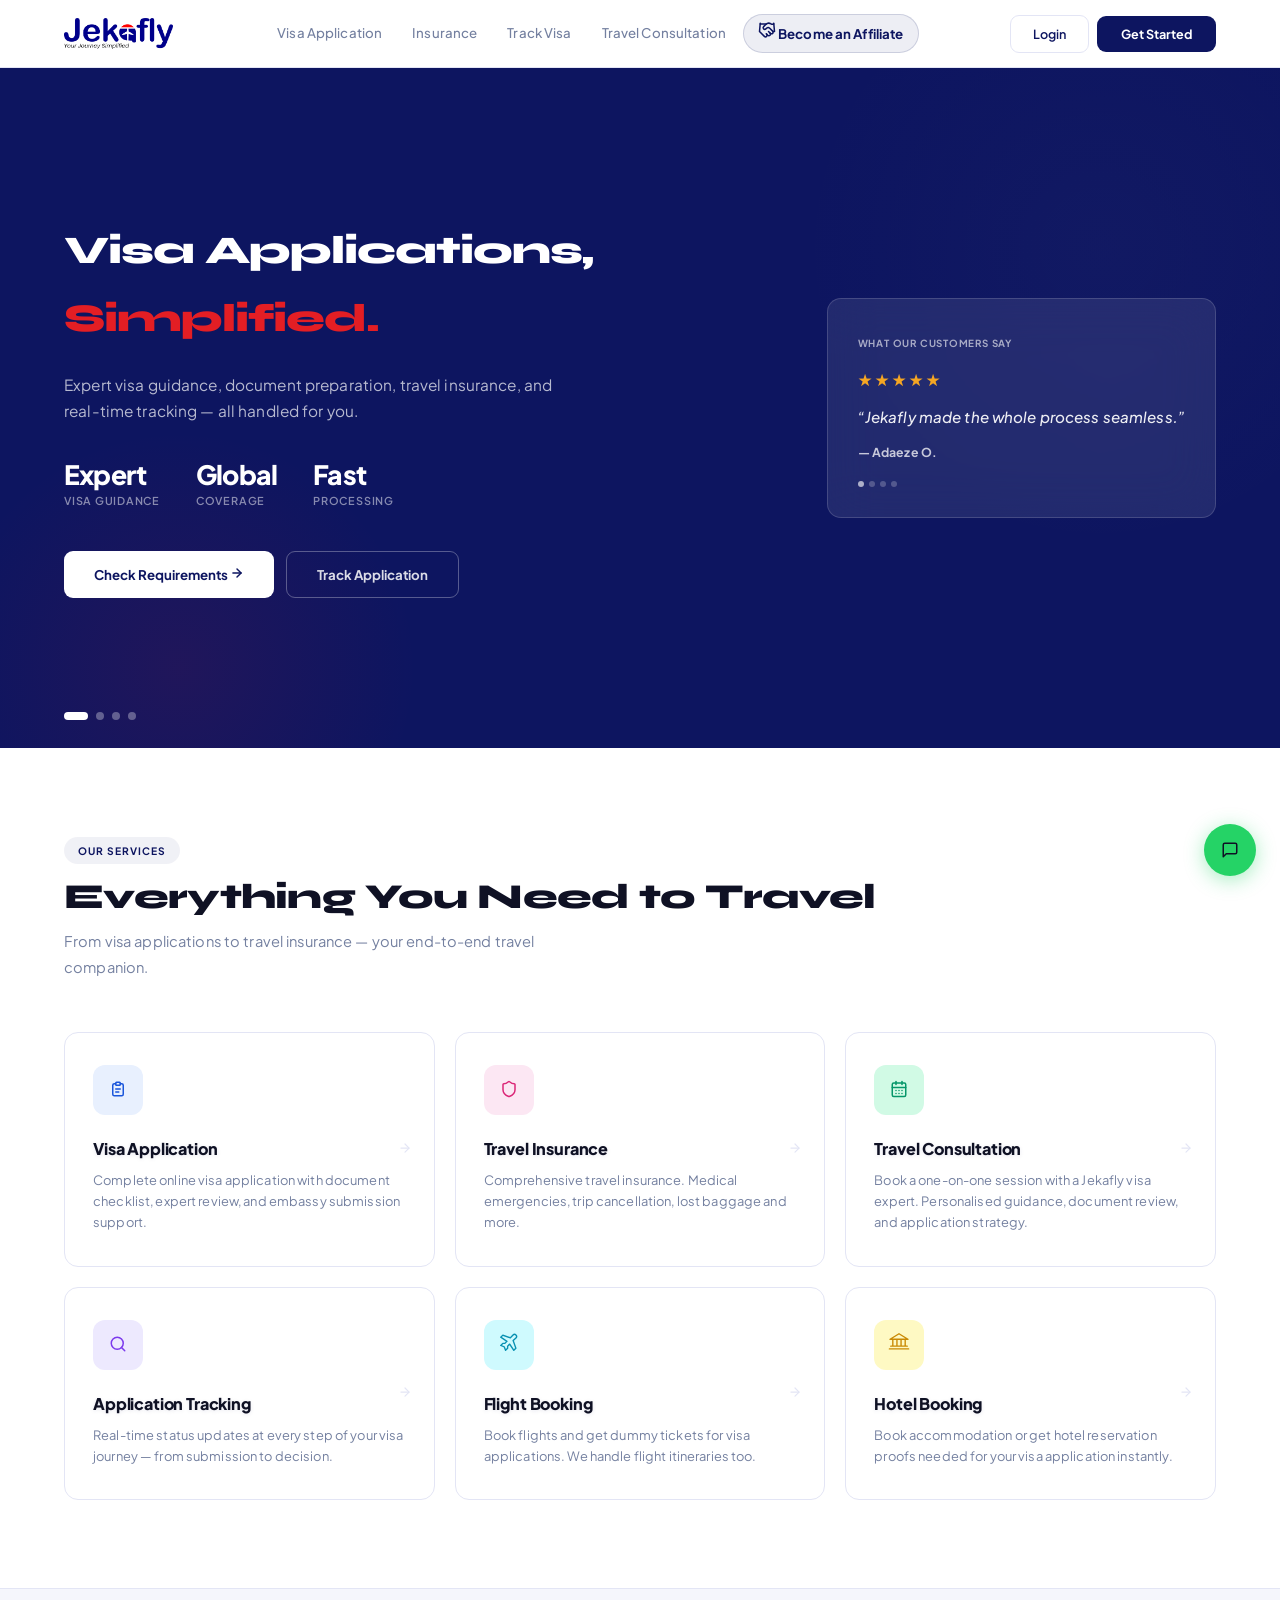
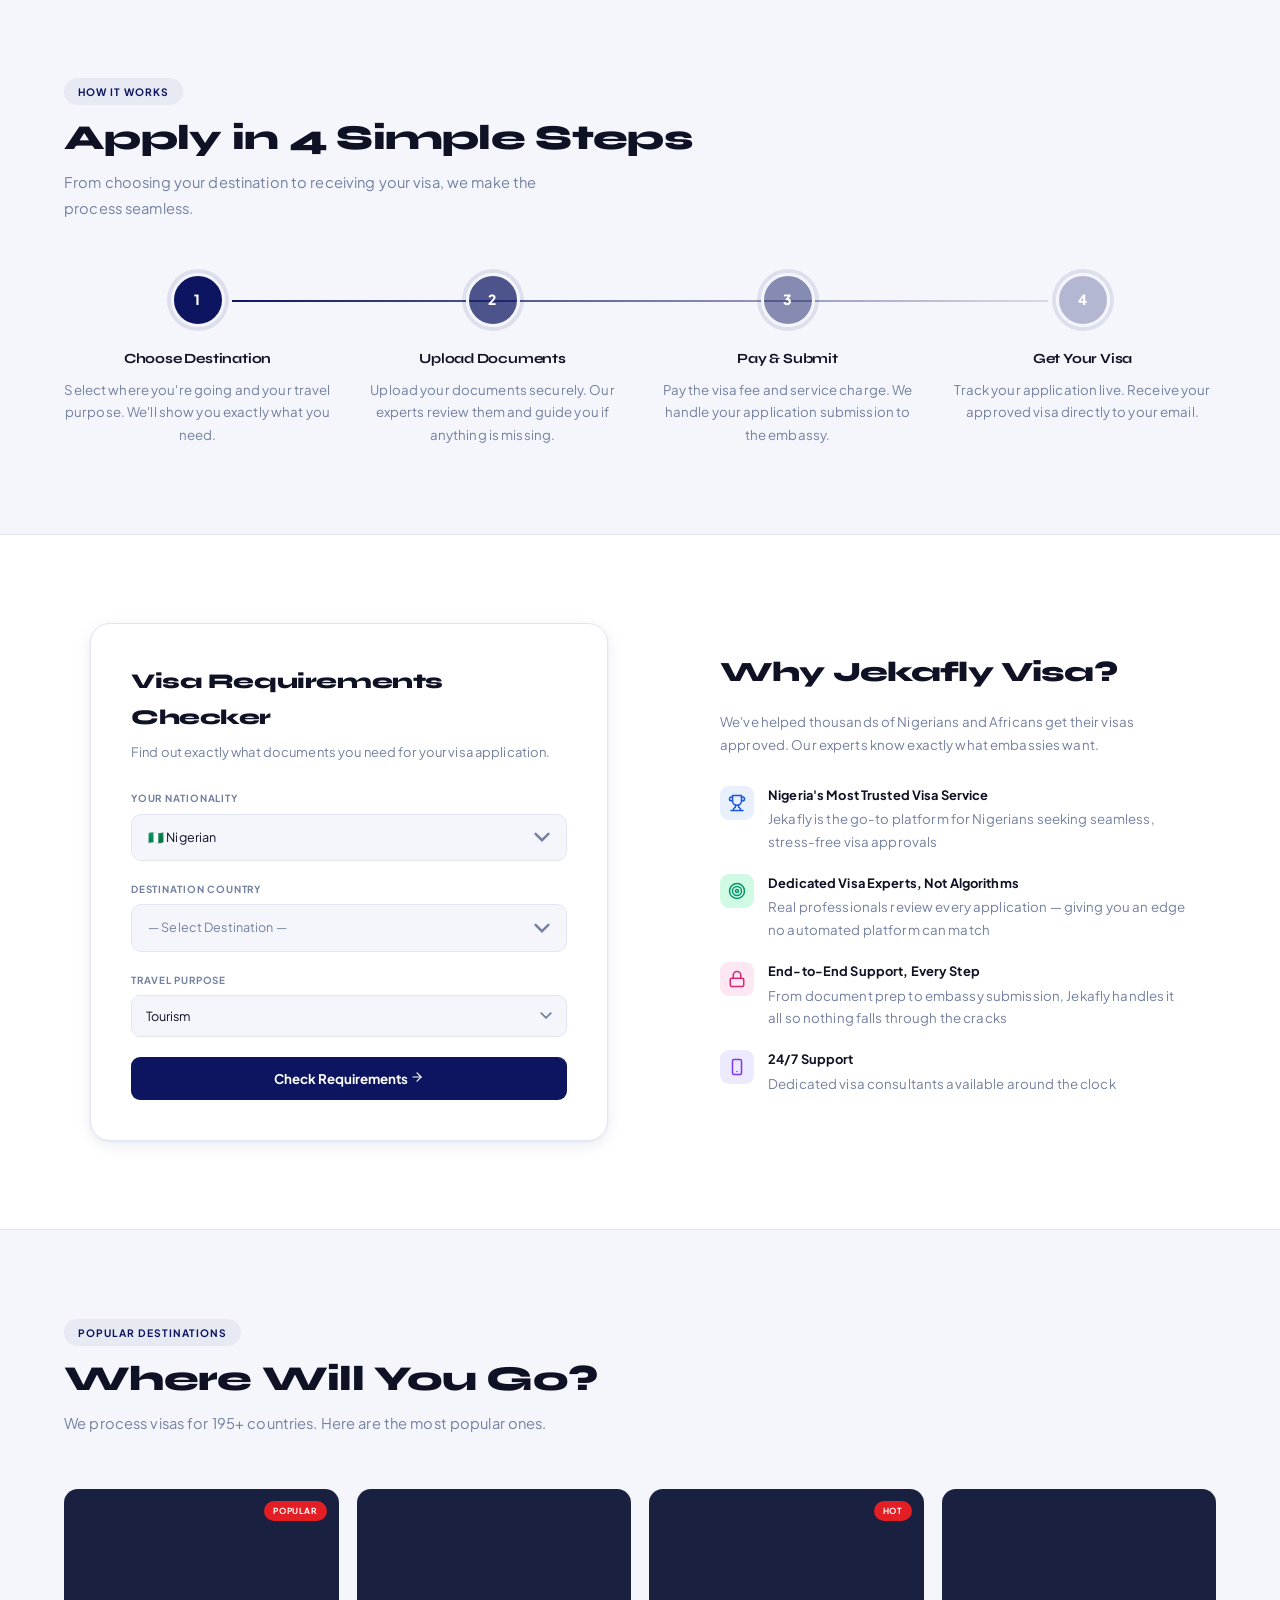
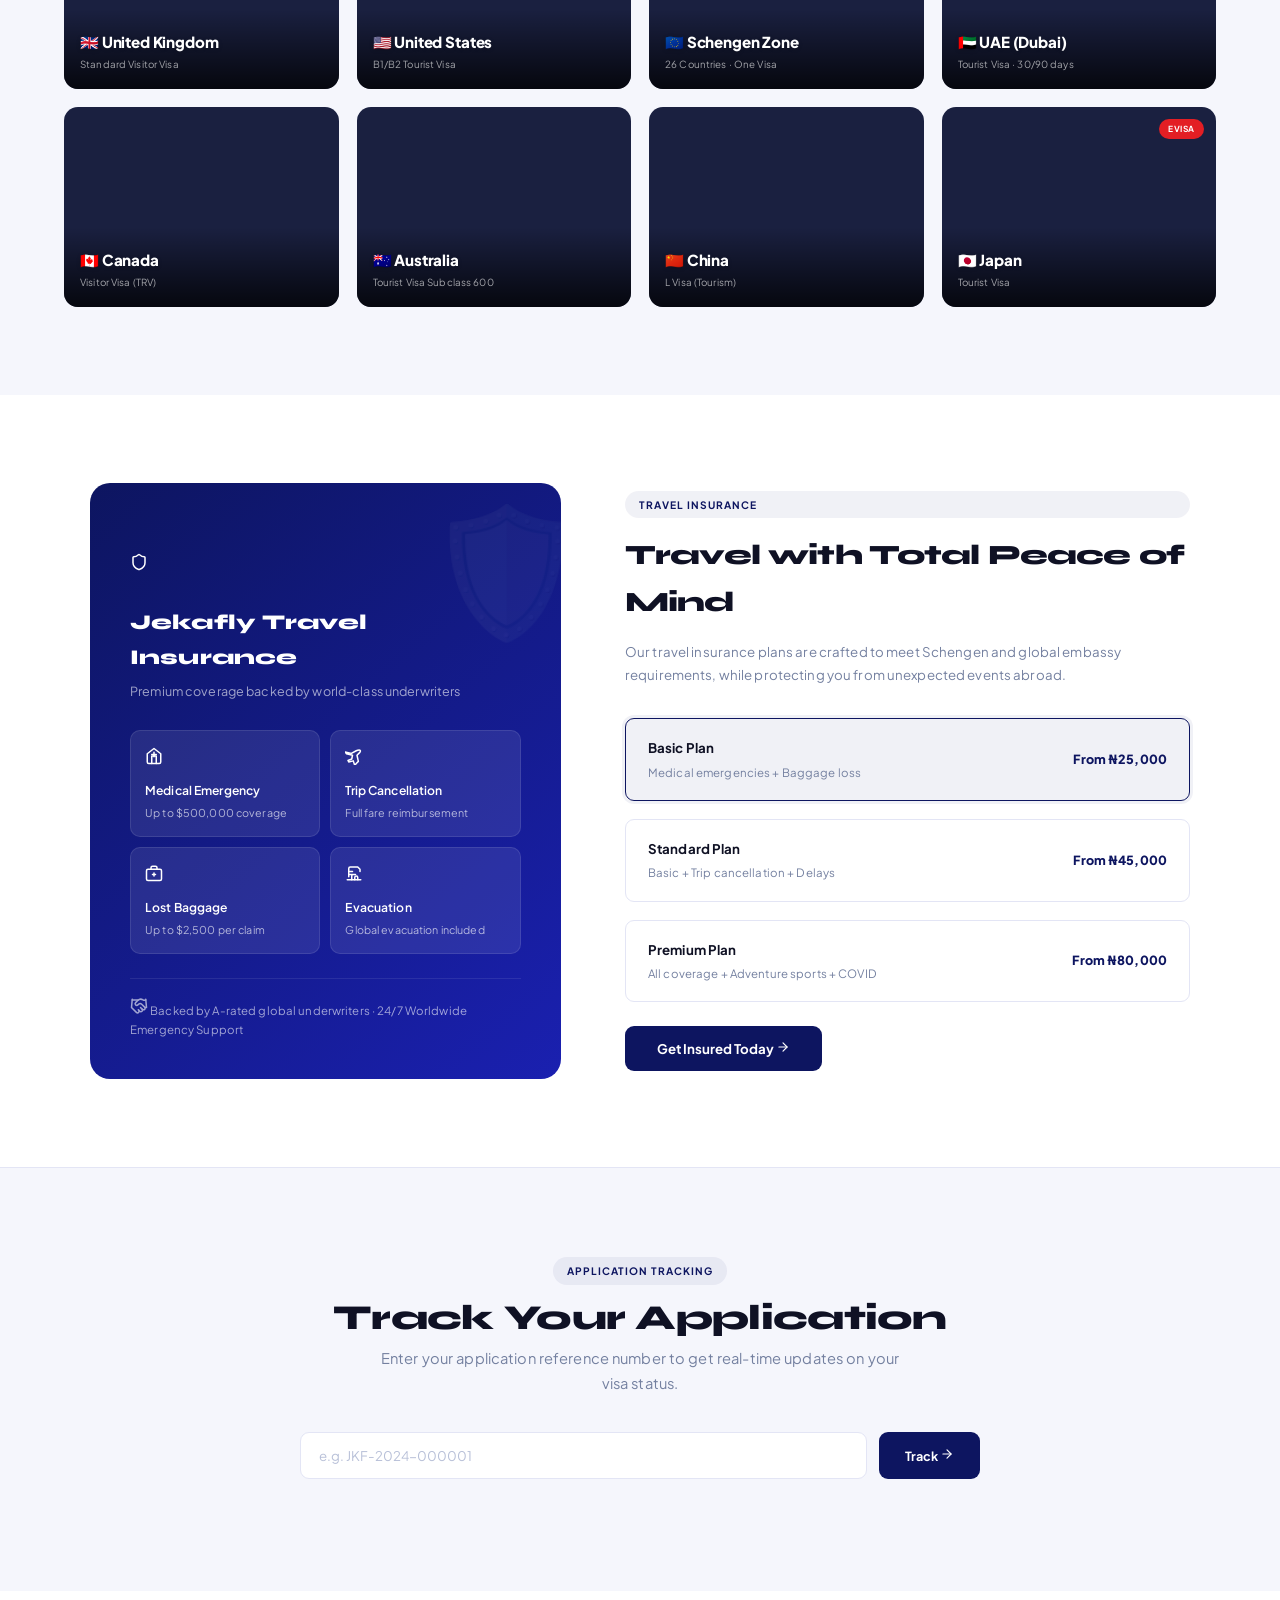
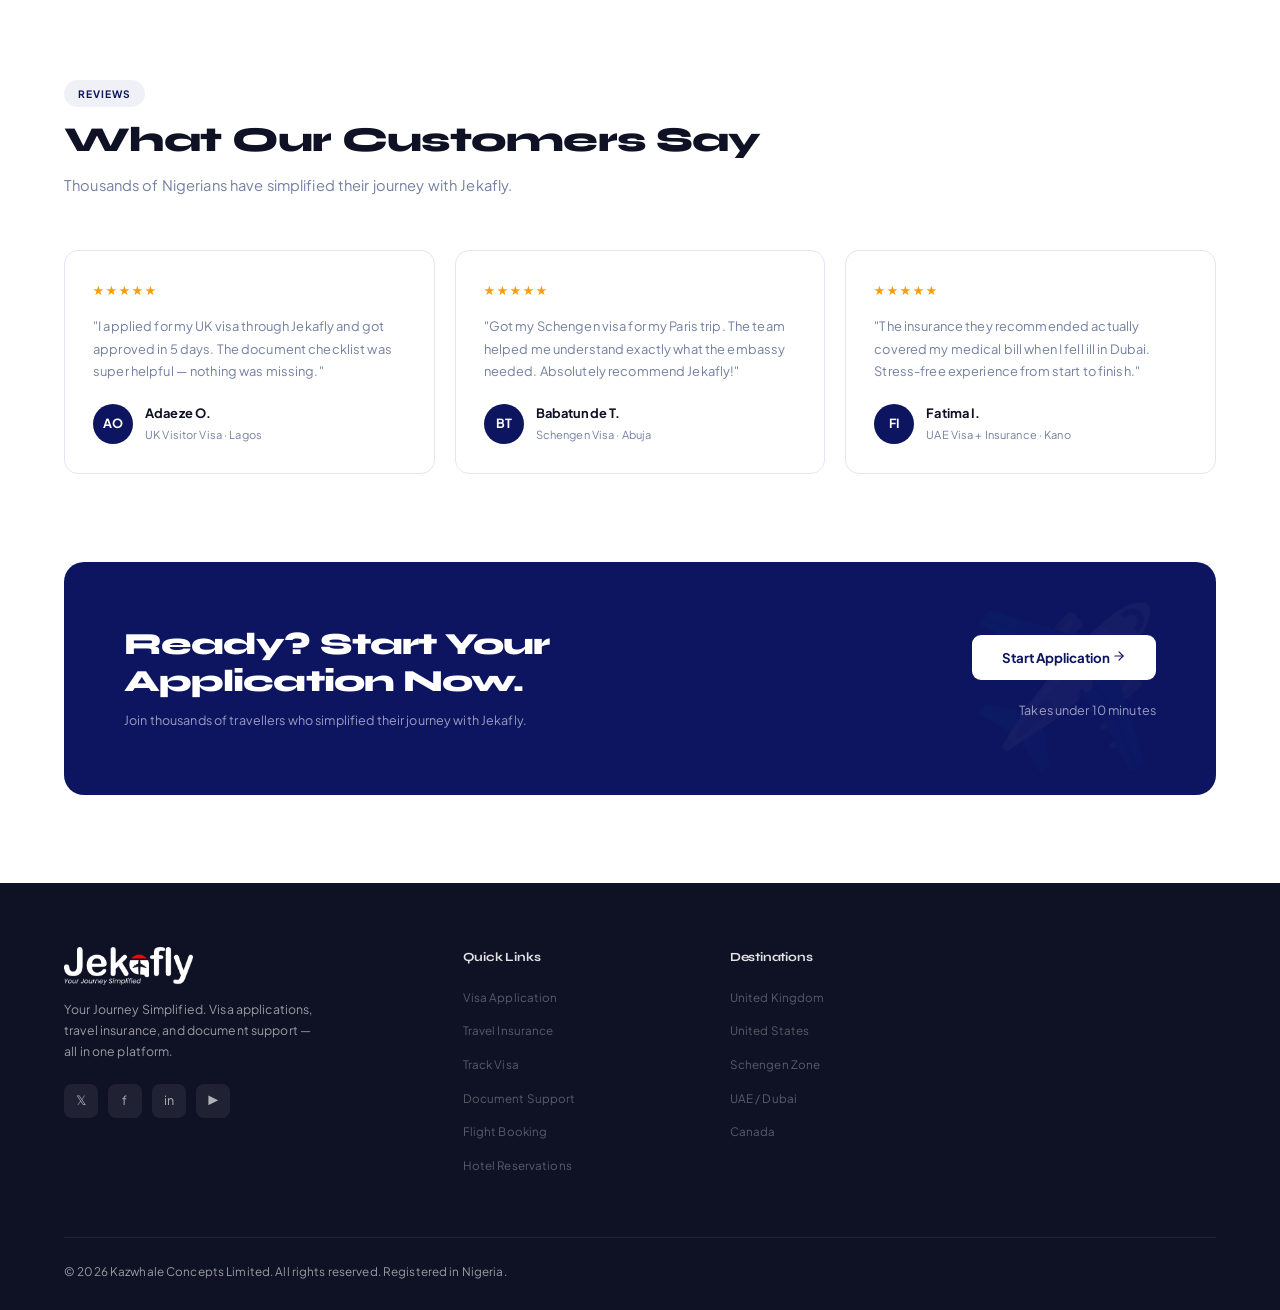
==== commit df3c5b0c: "Admin fixes and Seo updates" ====
--- a/jekafly_connected/index.html
+++ b/jekafly_connected/index.html
@@ -9,7 +9,37 @@
     <link rel="icon" type="image/png" sizes="16x16" href="favicon-16x16.png" />
     <link rel="apple-touch-icon" sizes="180x180" href="apple-touch-icon.png" />
     <link rel="manifest" href="site.webmanifest" />
-    <title>Jekafly Visa — Your Journey Simplified</title>
+    <title>Jekafly — Nigeria's #1 Visa Application & Travel Services Platform</title>
+    <meta name="description"
+        content="Apply for UK, US, Canada, Schengen, UAE, and 150+ country visas online. Expert document review, travel insurance, and real-time tracking. Nigeria's most trusted visa service." />
+    <meta name="keywords"
+        content="visa application Nigeria, UK visa Nigeria, US visa Nigeria, Schengen visa Lagos, Canada visa Nigeria, UAE visa Nigeria, travel insurance Nigeria, visa consultants Nigeria, jekafly" />
+    <meta name="author" content="Jekafly Technologies Limited" />
+    <meta name="robots" content="index, follow, max-snippet:-1, max-image-preview:large, max-video-preview:-1" />
+    <link rel="canonical" href="https://jekafly.com/" />
+    <meta property="og:type" content="website" />
+    <meta property="og:url" content="https://jekafly.com/" />
+    <meta property="og:site_name" content="Jekafly" />
+    <meta property="og:title" content="Jekafly — Nigeria's #1 Visa Application & Travel Services Platform" />
+    <meta property="og:description"
+        content="Apply for UK, US, Canada, Schengen, UAE, and 150+ country visas online. Expert document review, travel insurance, and real-time tracking — all handled for you." />
+    <meta property="og:image" content="https://jekafly.com/assets/images/og-image.png" />
+    <meta property="og:image:width" content="1200" />
+    <meta property="og:image:height" content="630" />
+    <meta property="og:image:alt" content="Jekafly — Your Journey Simplified" />
+    <meta property="og:locale" content="en_NG" />
+    <meta name="twitter:card" content="summary_large_image" />
+    <meta name="twitter:site" content="@jekafly" />
+    <meta name="twitter:title" content="Jekafly — Nigeria's #1 Visa Application & Travel Services Platform" />
+    <meta name="twitter:description"
+        content="Apply for UK, US, Canada, Schengen, UAE, and 150+ country visas online. Expert visa consultants, document review, travel insurance." />
+    <meta name="twitter:image" content="https://jekafly.com/assets/images/og-image.png" />
+    <script
+        type="application/ld+json">{"@context":"https://schema.org","@type":"Organization","name":"Jekafly","legalName":"Jekafly Technologies Limited","url":"https://jekafly.com","logo":"https://jekafly.com/assets/images/JEKAFLY LOGO B-R 2.png","description":"Nigeria's leading online visa application and travel services platform.","areaServed":"NG"}</script>
+    <script
+        type="application/ld+json">{"@context":"https://schema.org","@type":"WebSite","name":"Jekafly","url":"https://jekafly.com","potentialAction":{"@type":"SearchAction","target":{"@type":"EntryPoint","urlTemplate":"https://jekafly.com/?dest={search_term_string}"},"query-input":"required name=search_term_string"}}</script>
+    <script
+        type="application/ld+json">{"@context":"https://schema.org","@type":"FAQPage","mainEntity":[{"@type":"Question","name":"How do I apply for a visa through Jekafly?","acceptedAnswer":{"@type":"Answer","text":"Select your destination, upload your documents, pay the fee, and our expert team handles submission and tracking. The entire process is online at jekafly.com."}},{"@type":"Question","name":"Which countries can I apply to through Jekafly?","acceptedAnswer":{"@type":"Answer","text":"Jekafly supports 150+ countries including UK, USA, Canada, all Schengen countries, UAE, and Australia."}},{"@type":"Question","name":"How long does visa processing take?","acceptedAnswer":{"@type":"Answer","text":"UK visas typically take 3 weeks, Schengen 10-15 business days, US visas 2-8 weeks after interview. Jekafly provides real-time status updates throughout."}},{"@type":"Question","name":"Does Jekafly offer travel insurance?","acceptedAnswer":{"@type":"Answer","text":"Yes. Basic, Standard, and Premium plans covering medical, baggage, and trip cancellation from ₦25,000."}}]}</script>
     <script>
         if ('serviceWorker' in navigator) {
             navigator.serviceWorker.getRegistrations().then(regs => regs.forEach(r => r.unregister()));
@@ -199,6 +229,7 @@
 
         <div class="hero-content">
 
+            <h1 class="hero-seo-h1">Nigeria's #1 Visa Application &amp; Travel Services Platform</h1>
             <div class="hero-headline-wrap">
                 <div class="hero-headline animate" id="hero-headline">
                     <span class="hero-line-1" id="hero-line-1">Visa Applications,</span>
@@ -829,7 +860,7 @@
 
         </div>
         <div class="footer-bottom">
-            <p>© 2024 Jekafly Technologies Limited. All rights reserved. Registered in Nigeria.</p>
+            <p>© 2026 Kazwhale Concepts Limited. All rights reserved. Registered in Nigeria.</p>
 
         </div>
     </footer>
@@ -1096,6 +1127,7 @@
 
     <script src="assets/js/api.js"></script>
     <script src="assets/js/app.js"></script>
+    <script src="assets/js/session.js" defer></script>
     <script>
         (async () => {
             try {
--- a/jekafly_connected/assets/css/styles.css
+++ b/jekafly_connected/assets/css/styles.css
@@ -336,6 +336,18 @@
     }
 }
 
+.hero-seo-h1 {
+    position: absolute;
+    width: 1px;
+    height: 1px;
+    padding: 0;
+    margin: -1px;
+    overflow: hidden;
+    clip: rect(0, 0, 0, 0);
+    white-space: nowrap;
+    border: 0;
+}
+
 .hero h1 {
     font-family: 'Syne', sans-serif;
     font-size: clamp(1.6rem, 2.8vw, 2.4rem);
--- a/jekafly_connected/assets/css/utilities.css
+++ b/jekafly_connected/assets/css/utilities.css
@@ -2472,12 +2472,17 @@
 }
 
 .badge-success {
-    background: #D1FAE5;
-    color: #065F46;
-    padding: 3px 10px;
+    display: inline-flex;
+    align-items: center;
+    gap: 5px;
+    background: linear-gradient(135deg, #059669 0%, #10B981 100%);
+    color: #fff;
+    padding: 4px 10px 4px 8px;
     border-radius: 20px;
-    font-size: 0.75rem;
-    font-weight: 700;
+    font-size: 0.72rem;
+    font-weight: 700;
+    letter-spacing: 0.01em;
+    box-shadow: 0 2px 8px rgba(16, 185, 129, 0.28);
 }
 
 .badge-error-xs {
--- a/jekafly_connected/mobile.css
+++ b/jekafly_connected/mobile.css
@@ -165,8 +165,9 @@
     }
 
     .hero-headline-wrap {
-        height: 100px;
-        overflow: hidden;
+        min-height: 100px;
+        height: auto;
+        overflow: visible;
     }
 
     .hero-headline {
@@ -175,17 +176,17 @@
     }
 
     .hero-line-1 {
-        font-size: 1.4rem;
-        font-weight: 700;
-        line-height: 1.2;
+        font-size: 1.55rem;
+        font-weight: 800;
+        line-height: 1.1;
         display: block;
         white-space: nowrap;
     }
 
     .hero-line-2 {
-        font-size: 1.4rem;
-        font-weight: 700;
-        line-height: 1.2;
+        font-size: 1.55rem;
+        font-weight: 800;
+        line-height: 1.1;
         display: block;
     }
 
@@ -199,9 +200,9 @@
 
     .hero h1,
     .hero .hero-headline {
-        font-size: 1.3rem;
-        font-weight: 600;
-        line-height: 1.12;
+        font-size: 1.55rem;
+        font-weight: 800;
+        line-height: 1.1;
         letter-spacing: -0.03em;
         margin-bottom: 10px;
     }
@@ -267,6 +268,17 @@
         letter-spacing: 0.01em;
     }
 
+    .hero-seo-h1 {
+        position: absolute;
+        width: 1px;
+        height: 1px;
+        padding: 0;
+        margin: -1px;
+        overflow: hidden;
+        clip: rect(0, 0, 0, 0);
+        white-space: nowrap;
+        border: 0;
+    }
 
     .search-section {
         padding: 28px var(--mob-pad);
@@ -547,6 +559,10 @@
     .checker-info h3 {
         font-size: 1.05rem;
         margin-bottom: 12px;
+    }
+
+    .checker-info {
+        padding-left: 0;
     }
 
     .checker-info>p {
@@ -1210,7 +1226,7 @@
     }
 
     .page-title {
-        font-size: 1.35rem;
+        font-size: 1.15rem;
         margin-bottom: 20px;
     }
 
@@ -1220,7 +1236,7 @@
     }
 
     .dest-card-amount {
-        font-size: 1.7rem;
+        font-size: 1.25rem;
     }
 
     .pay-box {
@@ -1229,7 +1245,7 @@
     }
 
     .pay-total-amount {
-        font-size: 2.2rem;
+        font-size: 1.6rem;
     }
 
     .btn-pay {
@@ -2300,24 +2316,23 @@
 
 
     .page-title {
+        font-size: 1.05rem;
+        font-weight: 600;
+    }
+
+    .dest-card-amount {
         font-size: 1.1rem;
+    }
+
+    .pay-total-amount {
+        font-size: 1.4rem;
         font-weight: 600;
     }
 
-    .dest-card-amount {
-        font-size: 1.3rem;
-    }
-
-    .pay-total-amount {
-        font-size: 1.6rem;
+    .line-item.total-line .li-val {
+        font-size: 0.95rem;
         font-weight: 600;
     }
-
-    .line-item.total-line .li-val {
-        font-size: 1.1rem;
-        font-weight: 600;
-    }
-
 
     h1 {
         font-weight: 600;
